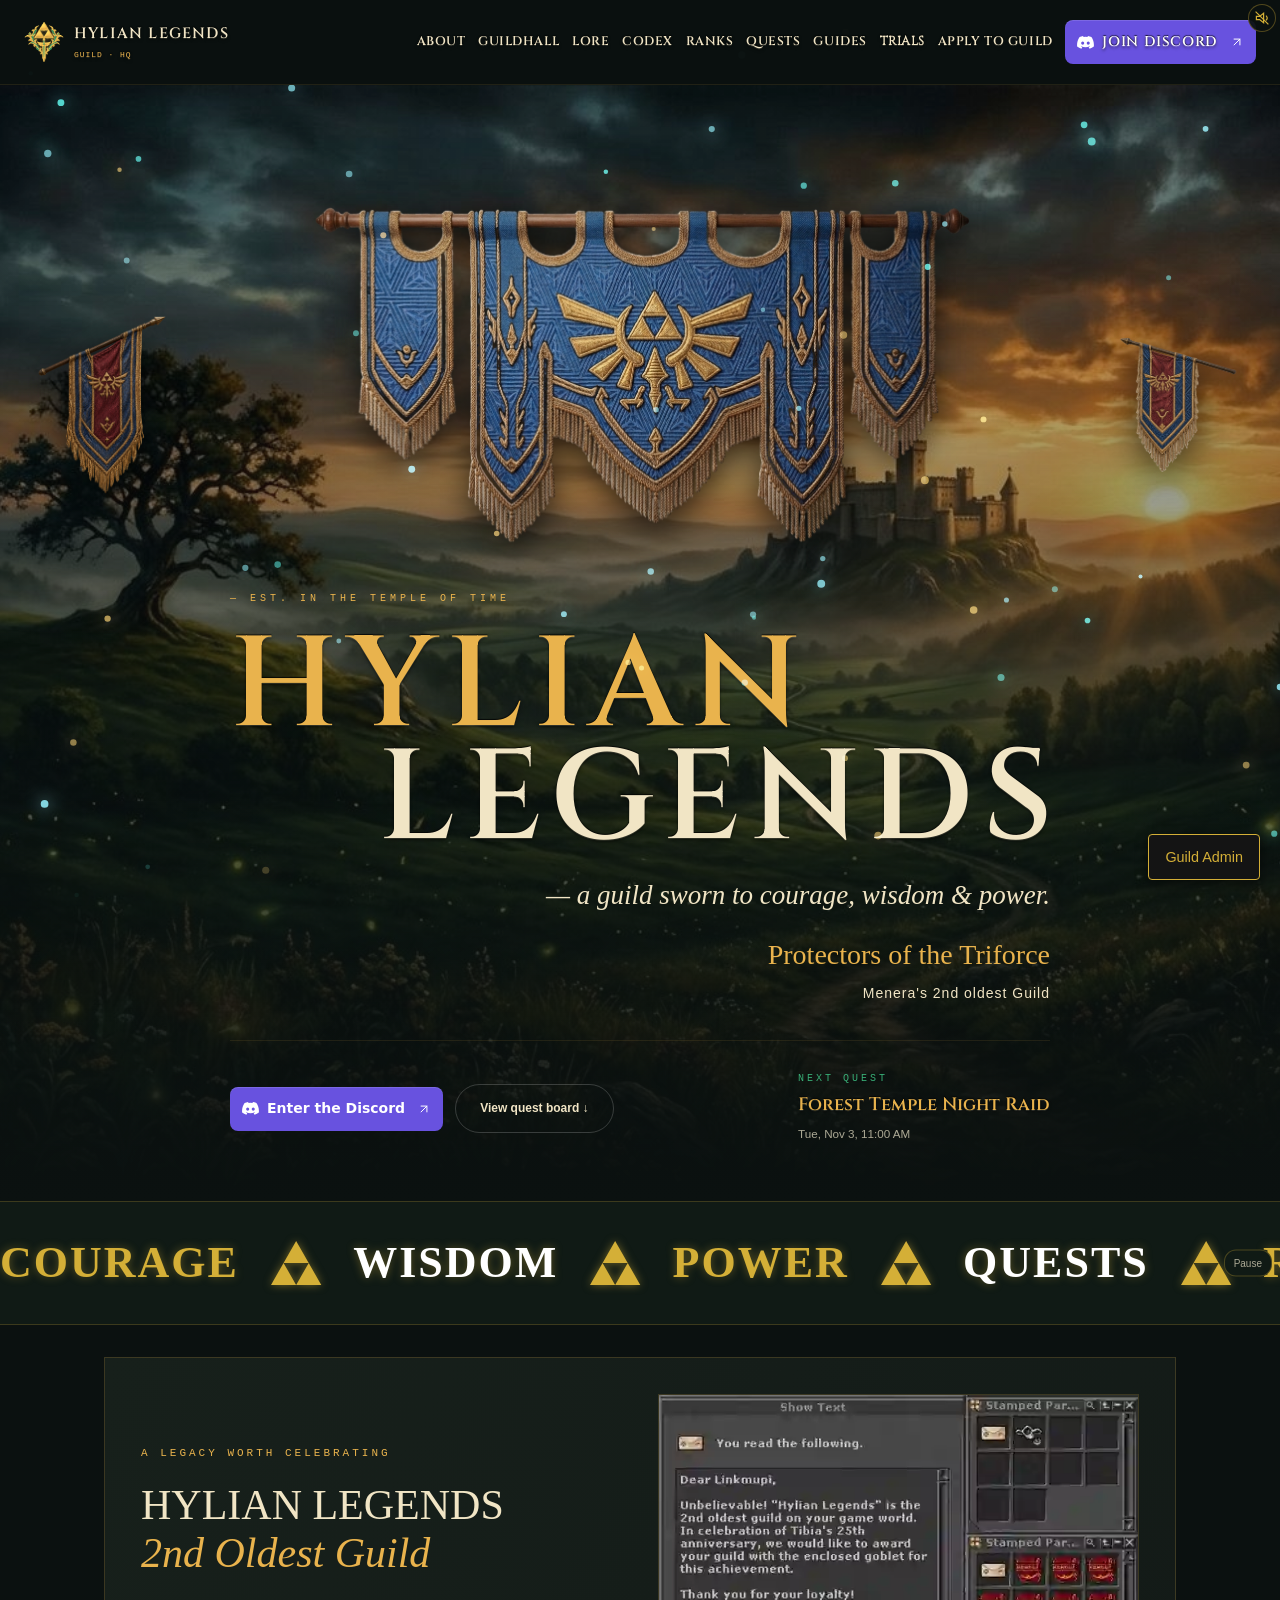
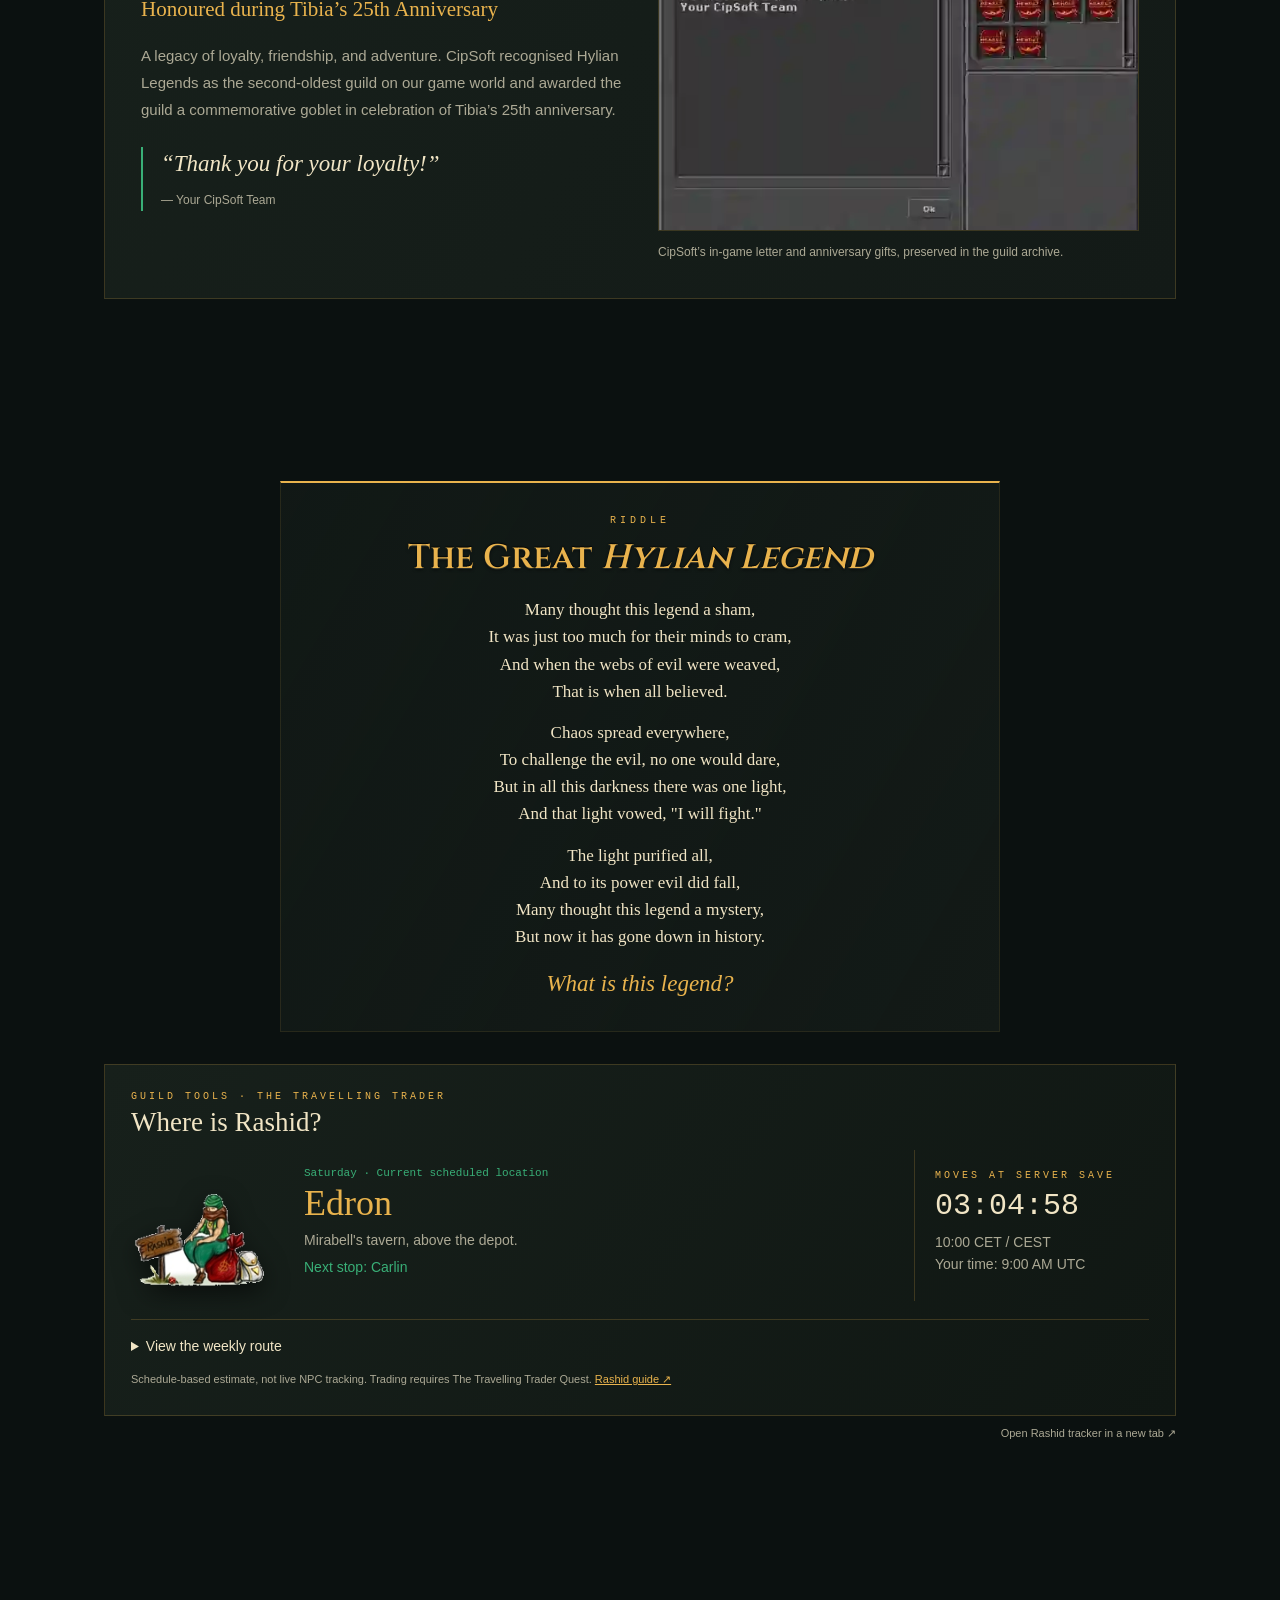
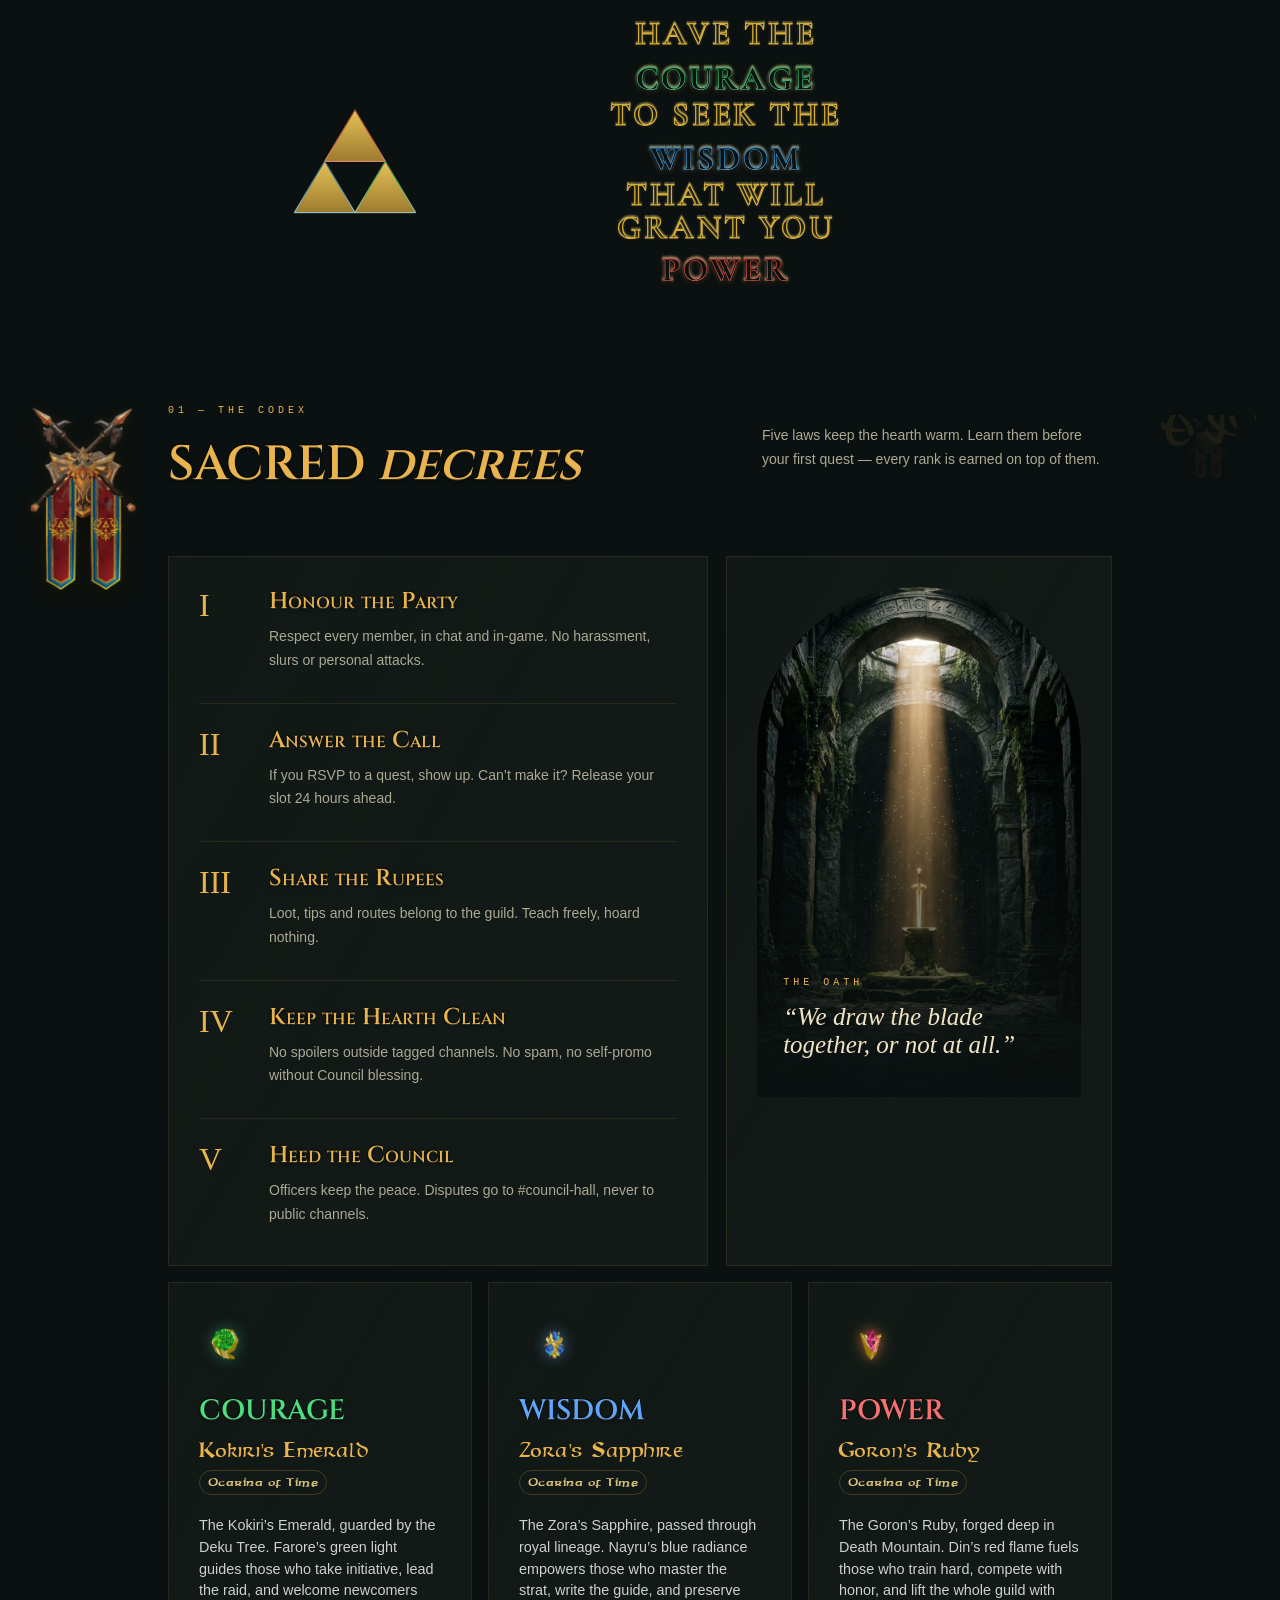
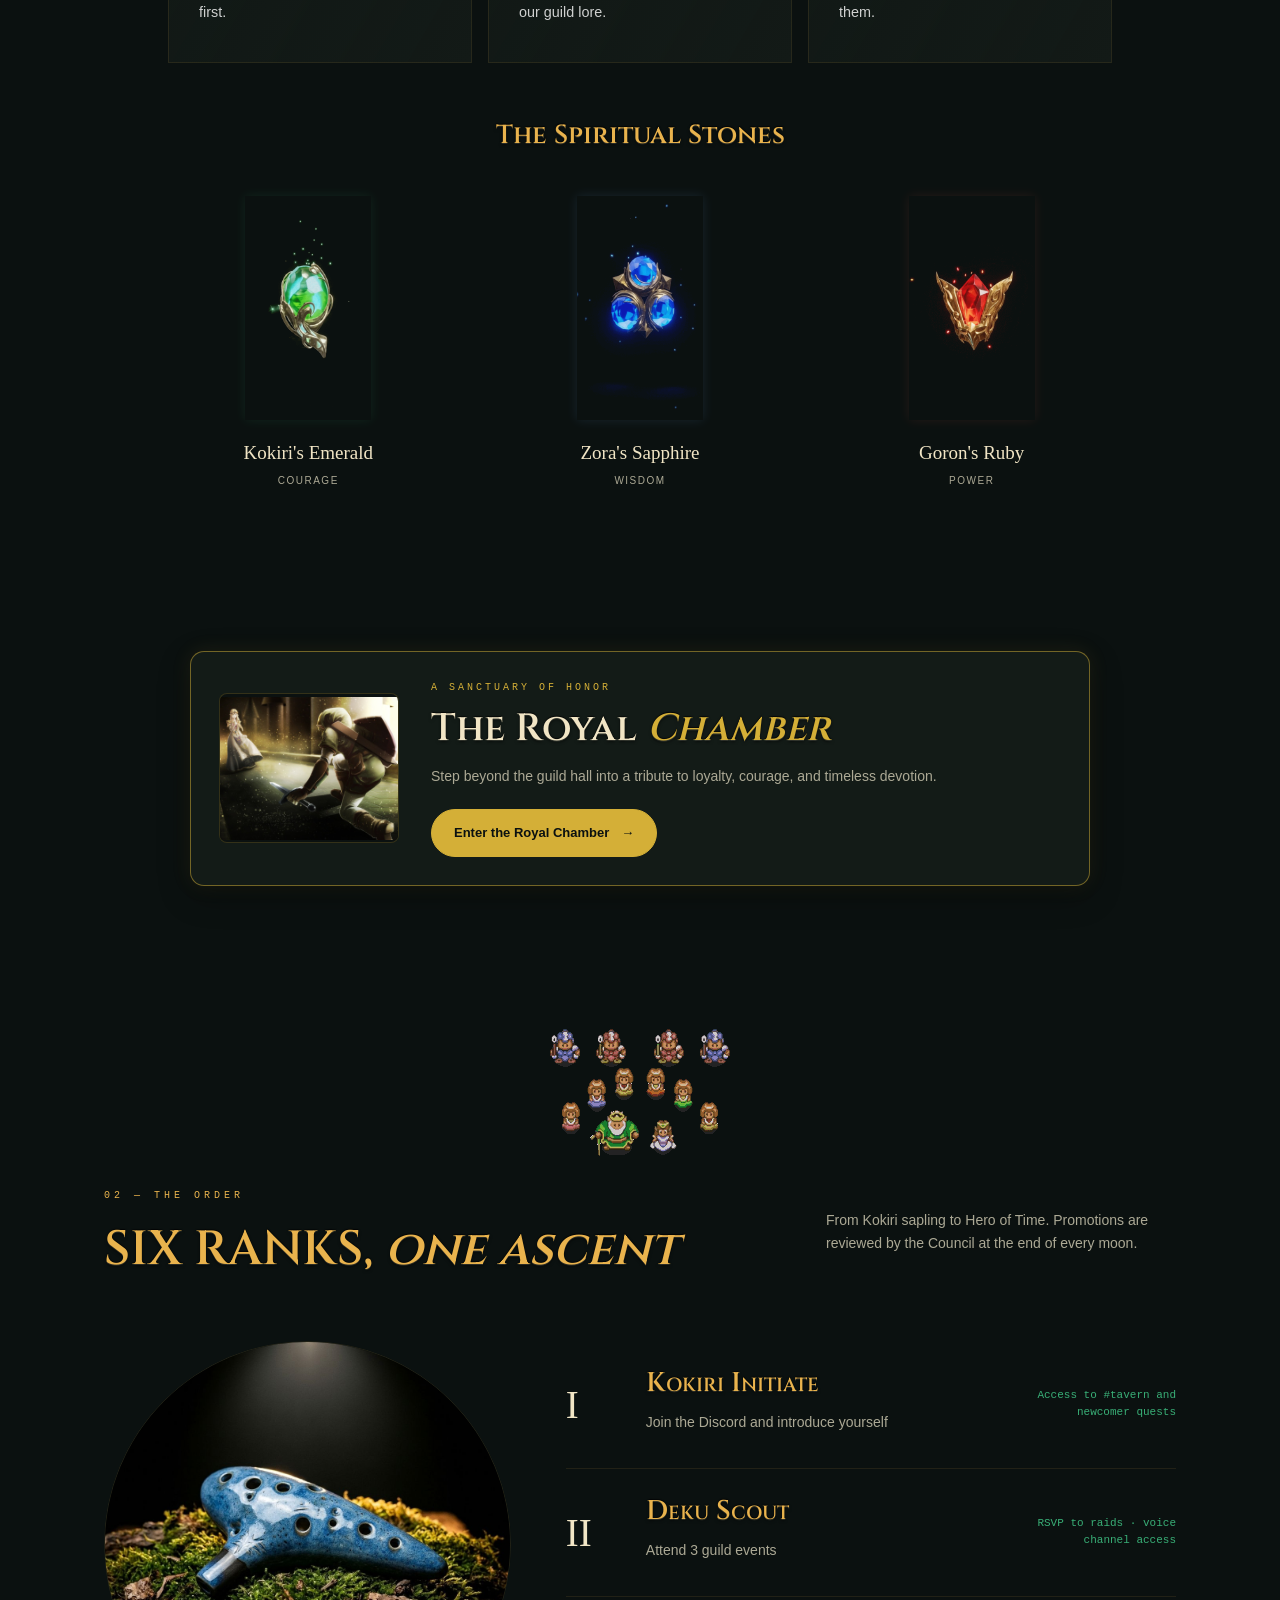
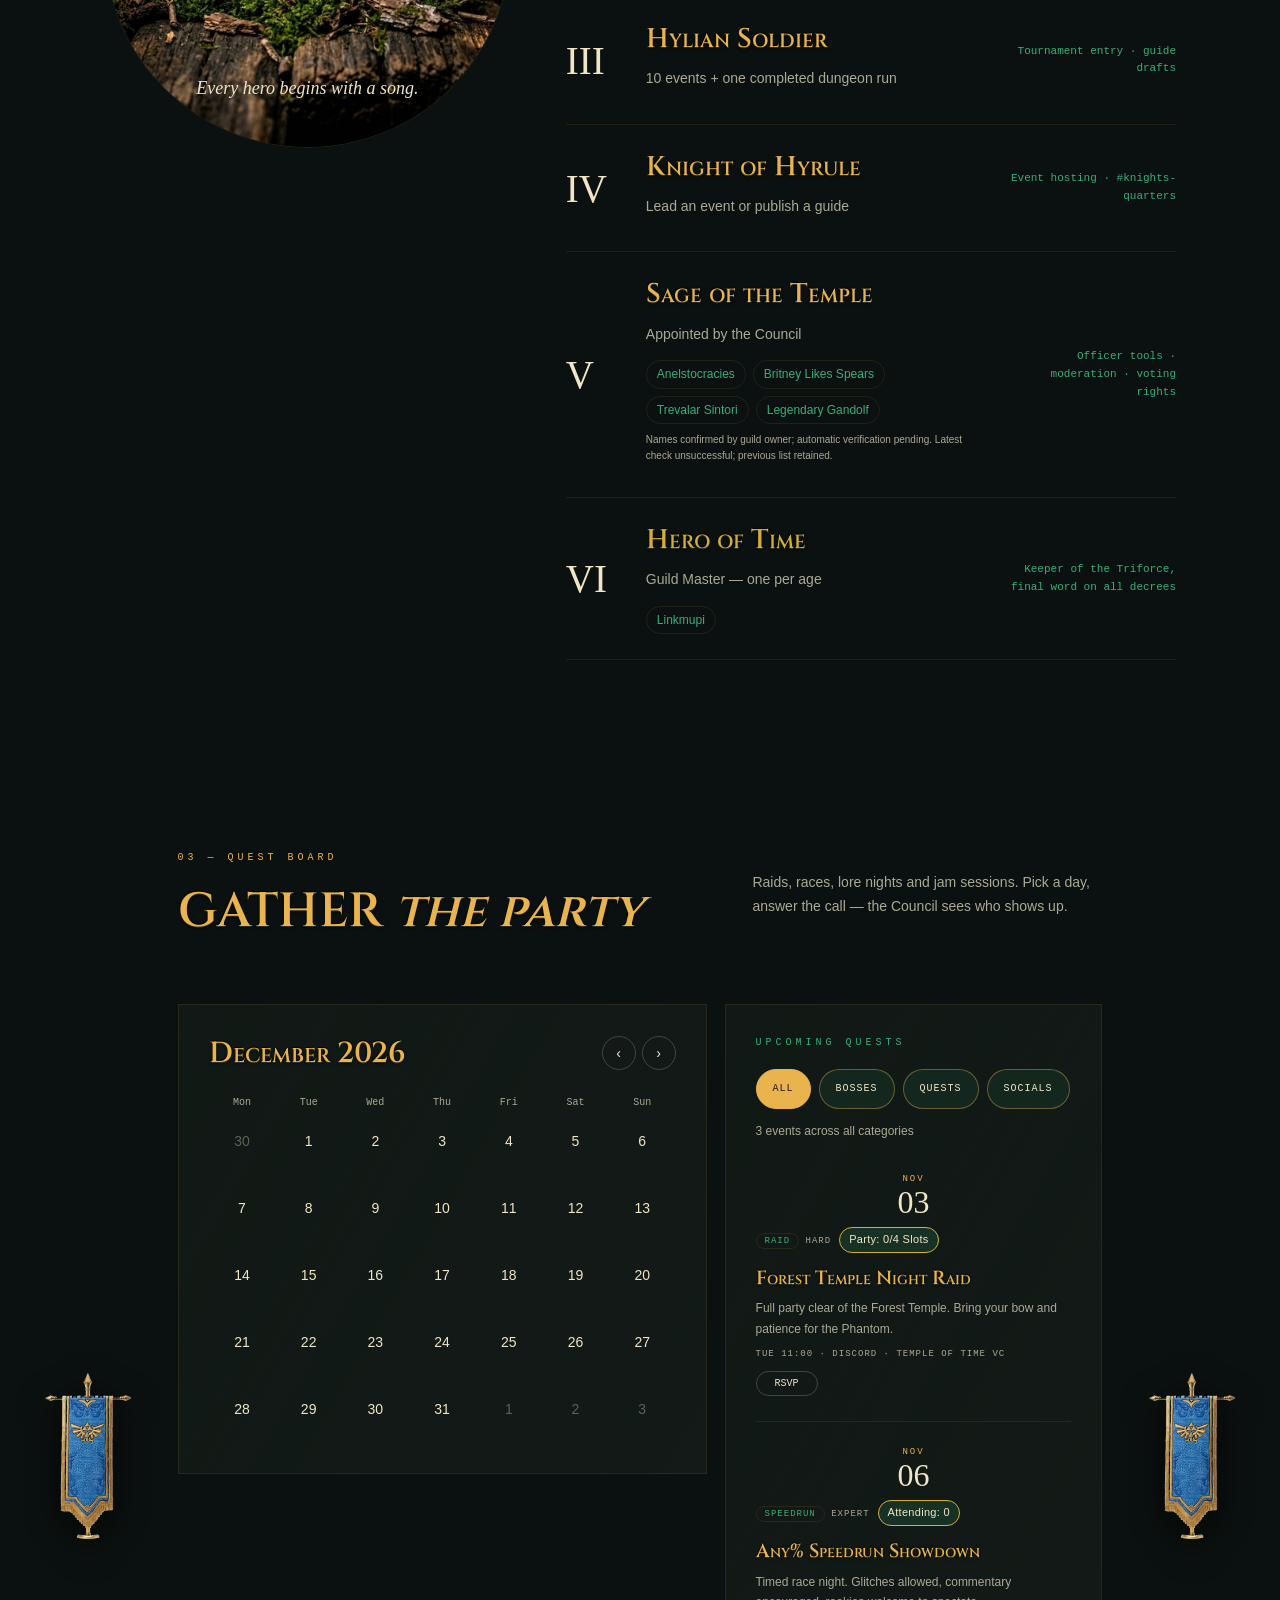
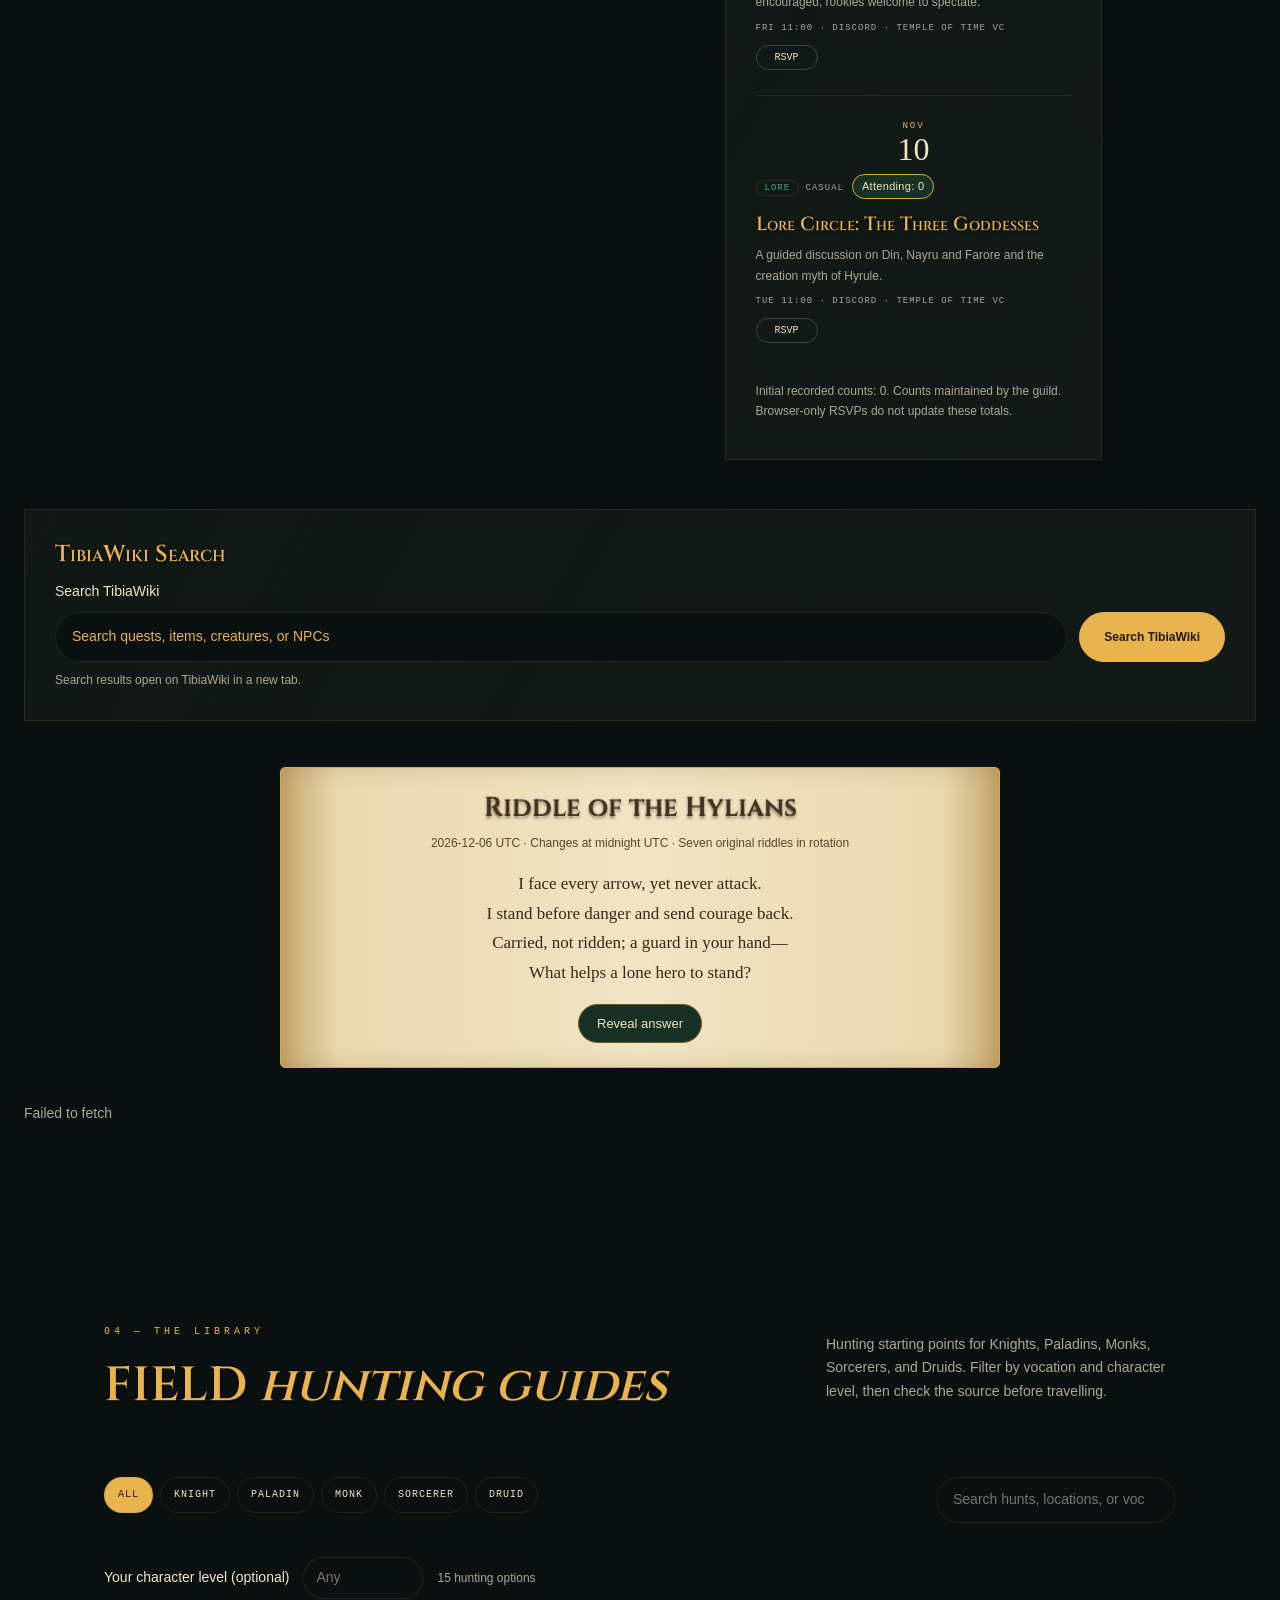
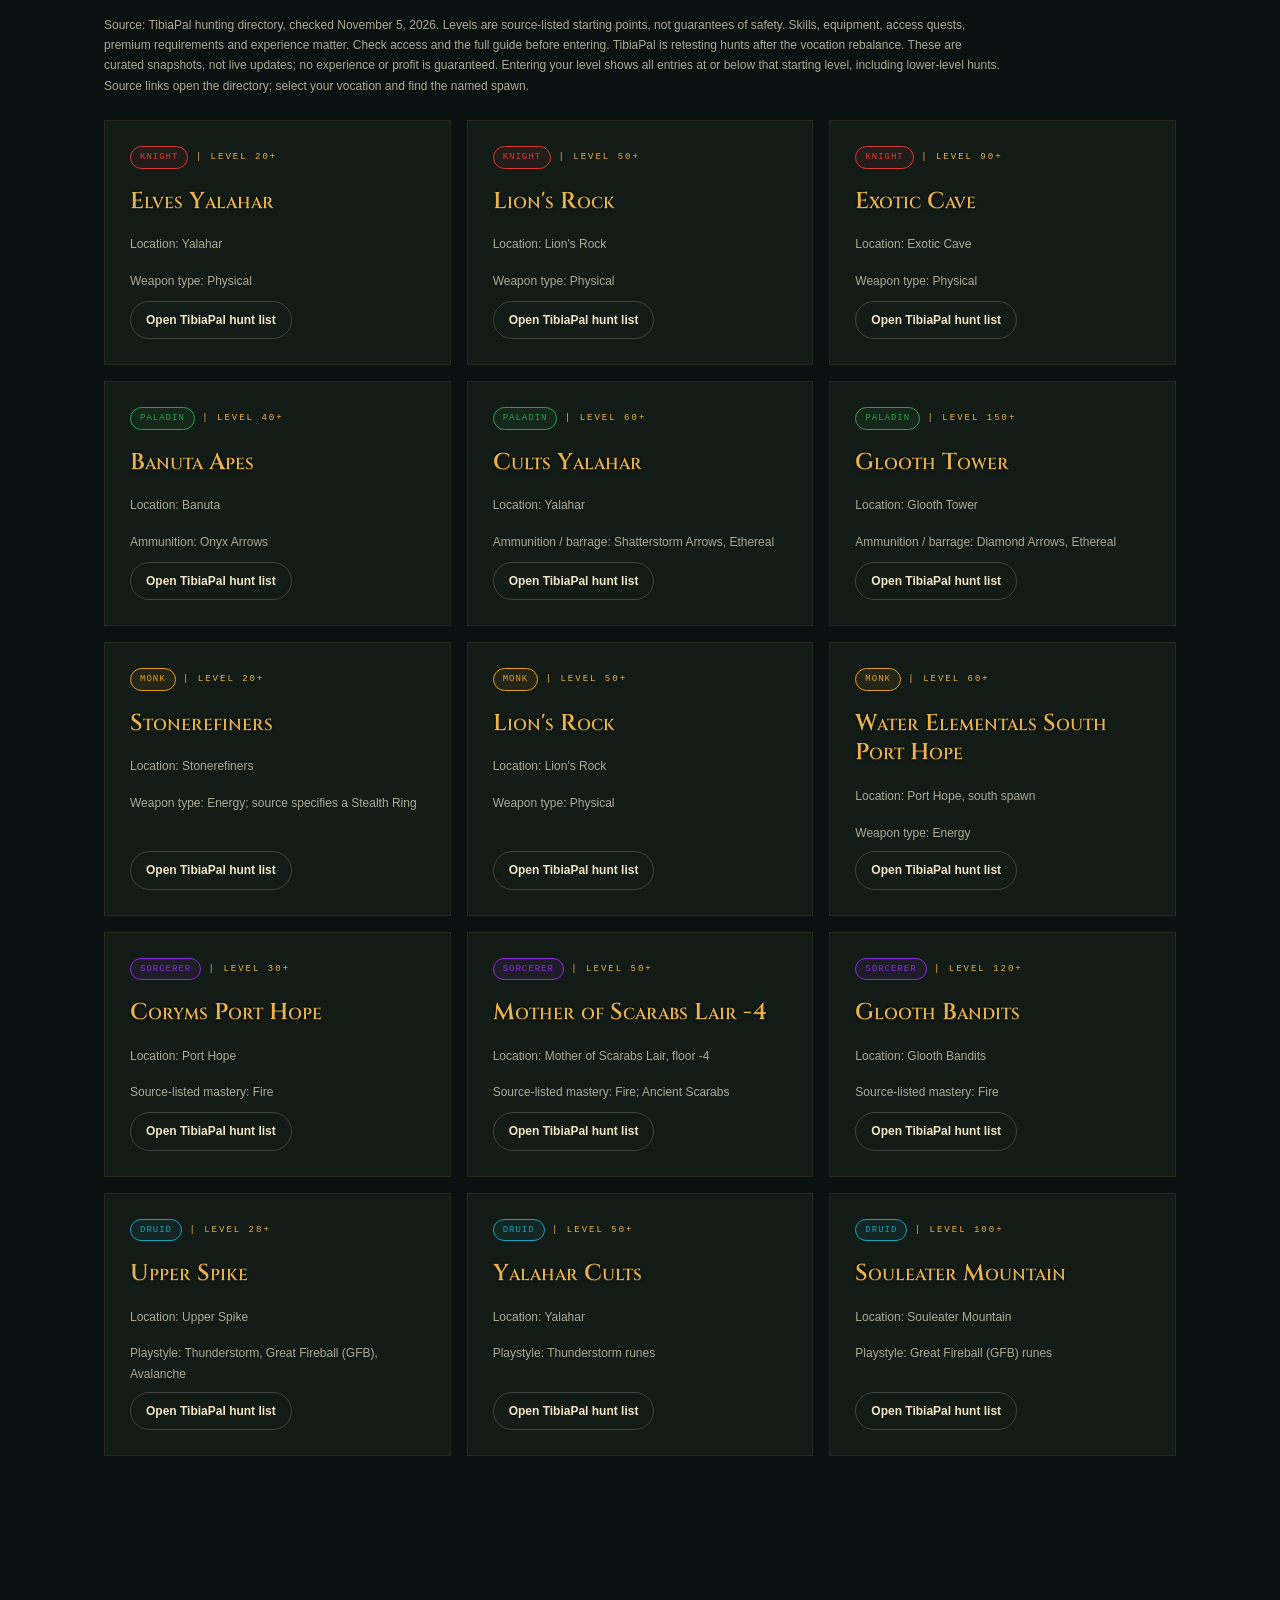
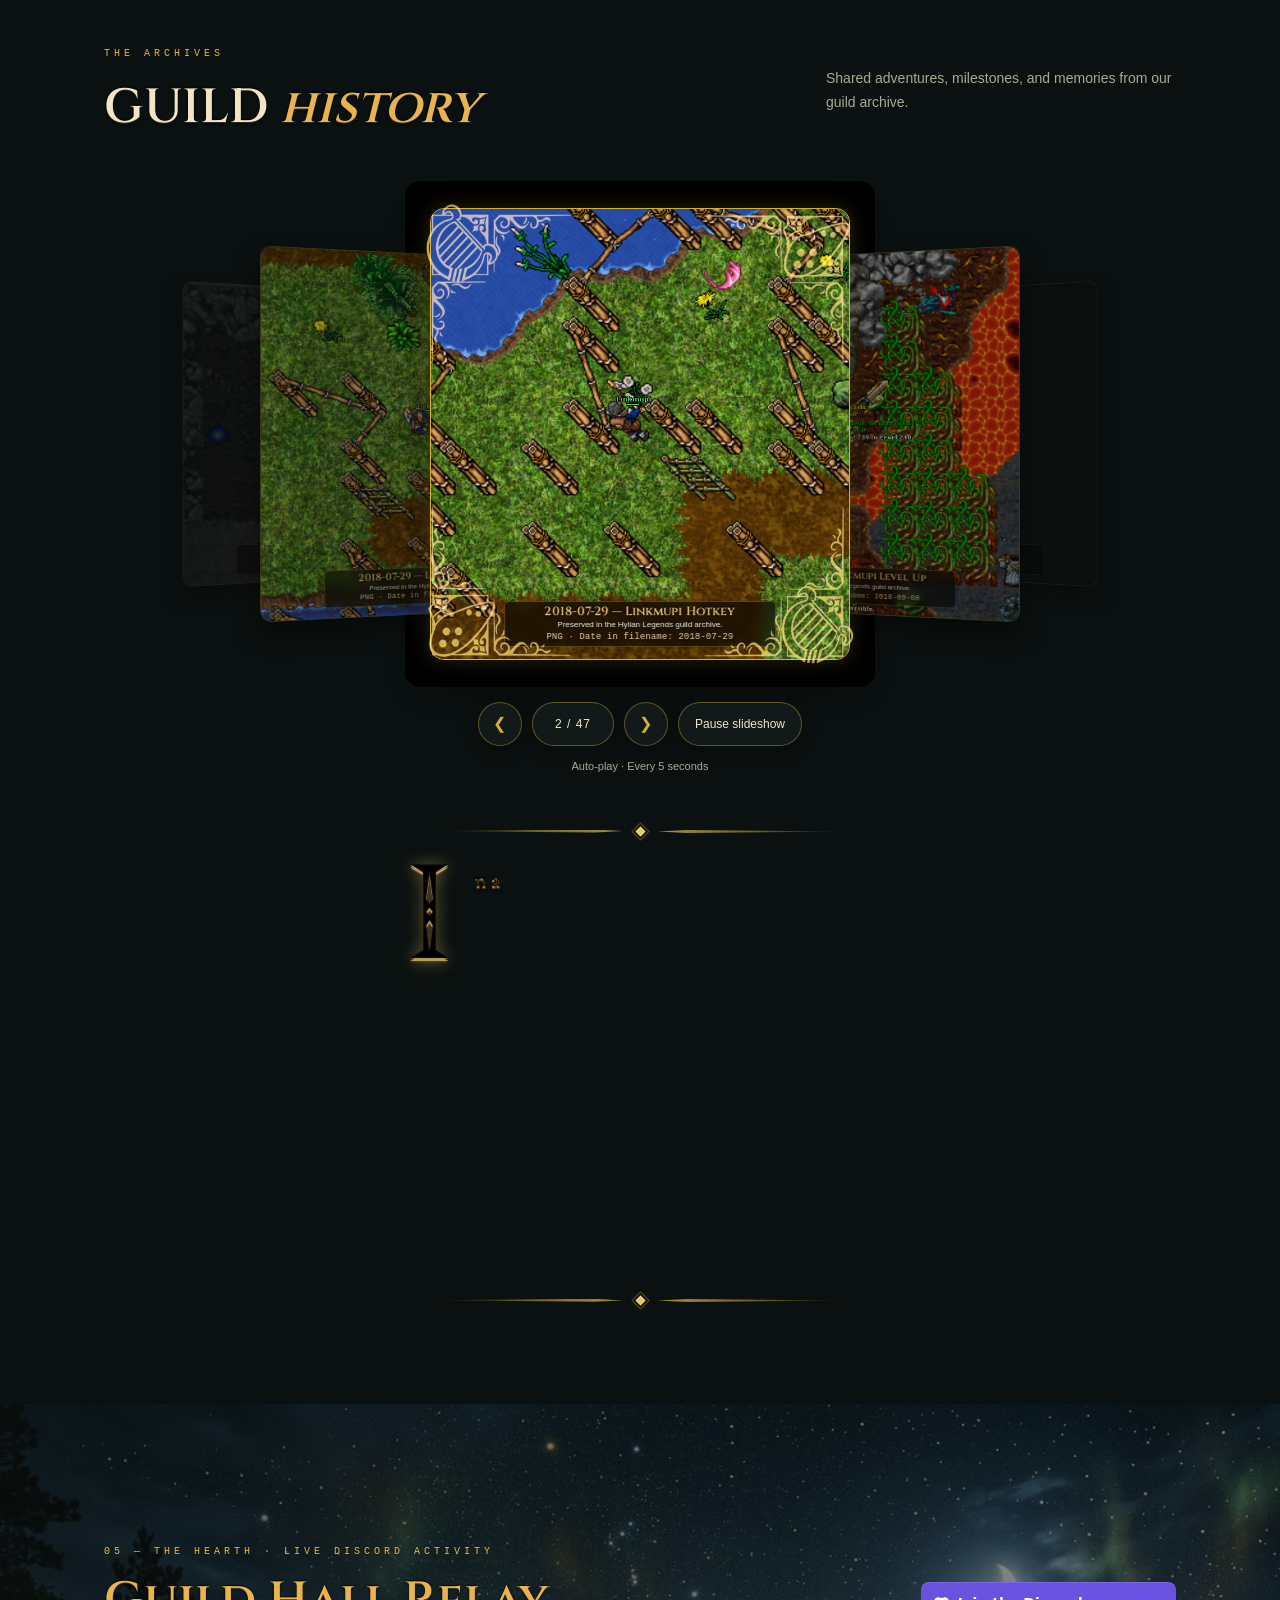
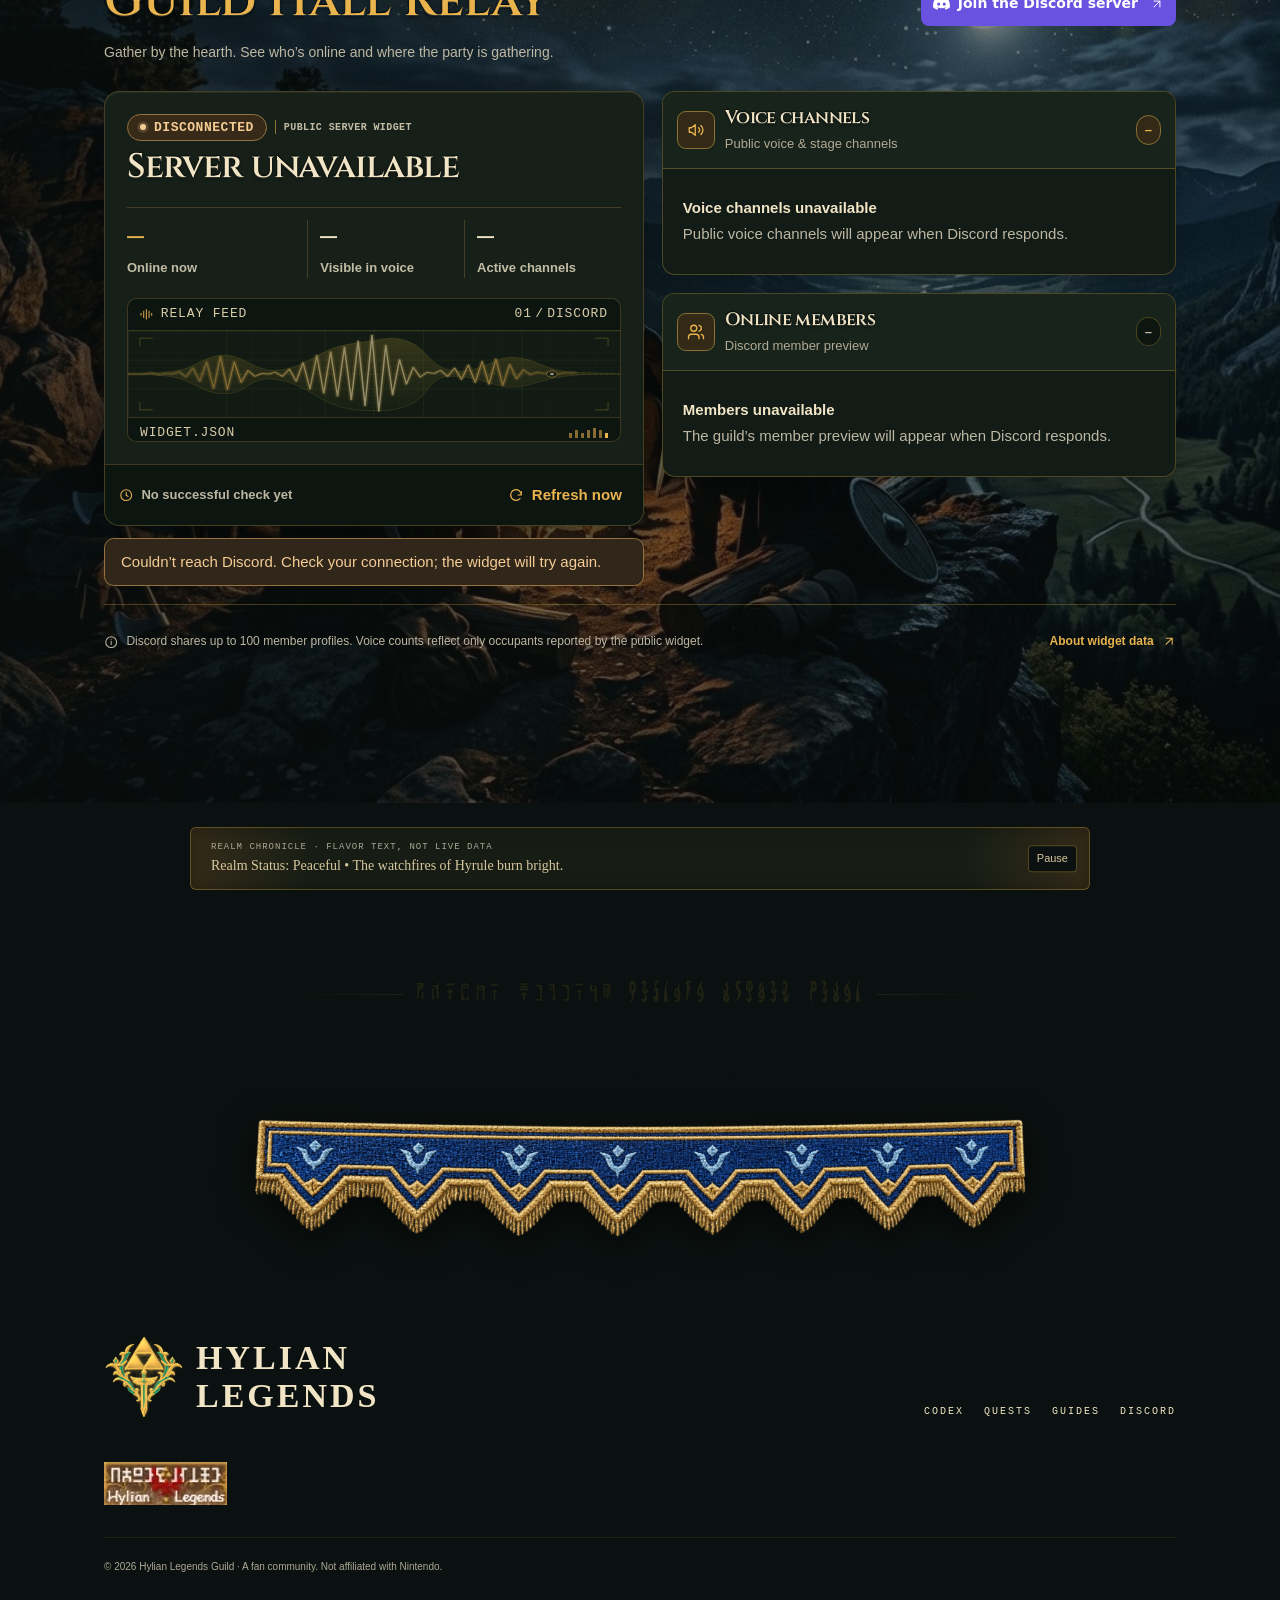
==== index.html @ 03f65a26 "Showcase Spiritual Stone GIFs and add Hylian Shield rule bullets" ====
<!doctype html>
<html lang="en"><head><meta charset="utf-8"><meta name="viewport" content="width=device-width,initial-scale=1"><title>Hylian Legends · Guild HQ</title><link rel="icon" type="image/png" sizes="32x32" href="[data-uri]"><link rel="stylesheet" href="style.css?v=hylian-honor-1"><style>
:root{--bg:#0b1110;--panel:#131b17;--gold:#e9b34d;--cream:#f1e5c5;--muted:#aca995;--line:#8b71342e;--green:#39af77}*{box-sizing:border-box}html{scroll-behavior:smooth;scroll-padding-top:90px}body{margin:0;background:var(--bg);color:var(--cream);font:14px/1.7 Arial,sans-serif}a{color:inherit;text-decoration:none}button,input{font:inherit}button,a,input{outline-offset:5px}button{cursor:pointer}header{position:sticky;top:0;z-index:10;background:#0b1110f5;border-bottom:1px solid var(--line)}.wrap{max-width:1120px;margin:auto;padding:0 24px}.nav{height:76px;display:flex;align-items:center;justify-content:space-between;gap:24px}.brand{display:flex;gap:12px;align-items:center;font:bold 17px Georgia;letter-spacing:3px}.brand small{display:block;font:8px monospace;color:var(--gold);letter-spacing:4px;margin-top:5px}.mark{color:var(--gold);font-size:32px}.brand-logo{display:block;width:48px;height:48px;object-fit:contain;flex-shrink:0}footer .brand-logo{width:80px;height:80px}@media(max-width:760px){header .brand-logo{width:36px;height:36px}}nav{display:flex;align-items:center;gap:28px}nav>a:not(.button),.micro,.filters button,.meta{font:10px/1.6 monospace;letter-spacing:2px;text-transform:uppercase}.button{display:inline-flex;align-items:center;justify-content:center;gap:10px;background:var(--gold);border:1px solid var(--gold);border-radius:40px;padding:13px 24px;color:#211b0c;font-size:12px;font-weight:bold}.outline{background:transparent;color:var(--cream);border-color:#ffffff30}.hero{position:relative;min-height:850px;display:flex;align-items:end;padding:100px 0 55px;background:linear-gradient(0deg,var(--bg),#0b111030 85%),url('assets/hero.jpg') center/cover}.hero .wrap{width:100%;position:relative}.hero h1{font:bold clamp(65px,10vw,132px)/.88 Georgia;margin:24px 0;color:var(--gold);letter-spacing:-5px}.hero h1 span{display:block;color:var(--cream);margin-left:18%}.hero .tagline{font:italic 27px Georgia;text-align:right;margin:22px 0 40px}.hero-bottom{display:flex;justify-content:space-between;gap:24px;border-top:1px solid var(--line);padding-top:30px}.micro{color:var(--gold);letter-spacing:4px}.green{color:var(--green)}.hero-bottom .micro{letter-spacing:3px}.hero-bottom h3{margin:5px 0;font:18px Georgia}.hero-bottom small{color:var(--muted)}.actions{display:flex;align-items:center;gap:12px;flex-wrap:wrap}section{padding:95px 0;scroll-margin-top:0}h2{font:48px/1.15 Georgia;margin:18px 0 0}h2 em{color:var(--gold);font-weight:normal}h3{font:23px/1.3 Georgia;margin:16px 0 10px;font-variant:small-caps}p{color:var(--muted);margin:8px 0}.section-head{display:flex;justify-content:space-between;gap:40px;align-items:center;margin-bottom:64px}.section-head>p{max-width:350px}.panel{background:linear-gradient(120deg,#17201b88,#131a17);border:1px solid var(--line);padding:30px}.two{display:grid;grid-template-columns:1.4fr 1fr;gap:18px}.decree{display:grid;grid-template-columns:50px 1fr;gap:20px;padding:22px 0;border-bottom:1px solid var(--line)}.decree:first-child{padding-top:0}.decree:last-child{border:0;padding-bottom:0}.roman{font:32px Georgia;color:var(--gold)}.decree h3{margin:0 0 8px}.oath{background:linear-gradient(0deg,#0b1110,transparent 75%),url('assets/oath.jpg') center/cover;min-height:510px;border-radius:210px 210px 0 0;display:flex;flex-direction:column;justify-content:end;padding:26px}.oath blockquote{font:italic 25px Georgia;margin:12px 0}.virtues{display:grid;grid-template-columns:repeat(3,1fr);gap:16px;margin-top:16px}.virtues h3{font-size:28px;color:var(--accent)}.virtues .diamond{color:var(--accent);text-shadow:0 0 16px var(--accent)}.rank-layout{display:grid;grid-template-columns:.8fr 1.2fr;gap:55px}.ocarina{margin:0;align-self:start;position:relative}.ocarina img{width:100%;border-radius:50%;border:1px solid var(--line)}.ocarina figcaption{position:absolute;bottom:12%;width:100%;text-align:center;font:italic 18px Georgia}.rank{display:grid;grid-template-columns:60px 1fr 170px;gap:20px;align-items:center;padding:25px 0;border-bottom:1px solid var(--line)}.rank h3{margin:0 0 10px;font-size:27px}.rank .roman{color:var(--cream);font-size:39px}.rank small{color:var(--green);text-align:right;font:11px/1.6 monospace}.filters{display:flex;gap:7px;flex-wrap:wrap;margin-bottom:28px}.filters button{border:1px solid var(--line);border-radius:30px;color:var(--cream);background:transparent;padding:9px 13px;letter-spacing:1px}.filters button.active{background:var(--gold);color:#211b0c}.calendar-head{display:flex;justify-content:space-between;align-items:center}.calendar-head h3{font-size:29px;margin:0}.calendar-head button{border:1px solid #ffffff30;color:var(--cream);background:none;border-radius:50%;width:34px;height:34px;margin-left:6px}.calendar-grid{display:grid;grid-template-columns:repeat(7,1fr);text-align:center}.weekdays{margin-top:25px;color:var(--muted);font:10px monospace}.days>div{min-height:67px;display:grid;place-content:center}.days .dim{opacity:.35}.days .event-day{color:var(--green)}.event{display:grid;grid-template-columns:48px 1fr;gap:18px;padding:25px 0;border-bottom:1px solid var(--line)}.event:last-child{border:0}.date{text-align:center;font:32px Georgia}.date small{display:block;font:9px monospace;color:var(--gold);letter-spacing:2px}.event h3{font-size:19px;margin:7px 0}.event p{font-size:12px}.event .button{padding:6px 18px;font:10px monospace;margin-top:10px}.meta{font-size:9px;letter-spacing:1px;color:var(--muted)}.badge{color:var(--green);border:1px solid var(--line);padding:2px 8px;border-radius:20px}.guide-tools{display:flex;justify-content:space-between;gap:20px;align-items:start}.guide-tools input{background:transparent;border:1px solid var(--line);border-radius:30px;padding:10px 16px;color:var(--cream);width:240px}.guides{display:grid;grid-template-columns:2fr 1fr;gap:16px}.guide{display:flex;flex-direction:column;align-items:start;text-align:left;color:var(--cream);min-height:220px;border:1px solid var(--line);background:var(--panel);padding:25px;width:100%}.guide .micro{font-size:9px;letter-spacing:2px}.guide h3{margin-top:auto;padding-top:35px}.guide p{font-size:12px}.guide .meta{margin-top:12px}.guide.featured{grid-row:span 2;background:linear-gradient(0deg,#0b1110 4%,#0b111011),url('assets/camp.jpg') center/cover;min-height:460px}.guide.featured h3{font-size:39px}.guide.wide{grid-column:1/-1}.empty{color:var(--muted)}.hearth{background:linear-gradient(90deg,#0b1110aa,#0b11107a),url('assets/camp.jpg') center/cover;padding:140px 0}.hearth .two{align-items:center;gap:90px}.hearth h2{font-size:68px}.hearth h2 em{display:block;margin-top:10px}.hearth p{color:var(--cream);margin:30px 0}.channels{background:#0b1110e8}.channels ul{list-style:none;padding:0;margin:15px 0 0}.channels li{padding:10px 0}.channels li:before{content:'#';color:var(--green);margin-right:12px}footer{padding:65px 0 25px}footer .brand{font-size:34px}footer .top{display:flex;justify-content:space-between;align-items:end;gap:30px;margin-bottom:45px}footer .links{display:flex;gap:20px;flex-wrap:wrap;font:10px monospace;letter-spacing:2px}footer .copyright{border-top:1px solid var(--line);padding-top:20px;font-size:10px;color:var(--muted)}dialog{background:var(--panel);color:var(--cream);border:1px solid var(--gold);max-width:550px;padding:32px;width:90%}dialog::backdrop{background:#000b}dialog button{float:right}.notice{font-size:12px;color:var(--muted)}[hidden]{display:none!important}a:hover,button:hover{filter:brightness(1.15)}@media(max-width:760px){nav{gap:13px;flex-wrap:wrap;justify-content:end}nav>a:not(.button){font-size:9px;letter-spacing:1px}nav .button{display:none}.brand{font-size:12px;letter-spacing:1px}.nav{height:80px;gap:12px}.hero{min-height:670px}.hero h1{letter-spacing:-3px}.hero .tagline{font-size:20px}.hero-bottom,.section-head,footer .top{flex-direction:column;align-items:start}.two,.rank-layout,.hearth .two{grid-template-columns:1fr;gap:25px}.section-head{gap:15px;margin-bottom:35px}h2{font-size:37px}section{padding:65px 0}.virtues{grid-template-columns:1fr}.ocarina{max-width:340px;margin:auto}.rank{grid-template-columns:40px 1fr;gap:12px}.rank small{grid-column:2;text-align:left}.rank h3{font-size:23px}.guides{grid-template-columns:1fr}.guide.featured{grid-row:auto}.guide-tools{flex-direction:column;margin-bottom:25px}.guide-tools .filters{margin:0}.guide-tools input{width:100%}.hearth h2{font-size:48px}.hearth{padding:75px 0}.days>div{min-height:48px}.panel{padding:22px}.wrap{padding:0 20px}}@media(prefers-reduced-motion:reduce){html{scroll-behavior:auto}}
/* Guild Memories: featured stage and thumbnail selection rail */
#guild-memories{--hylian-gold:#d4af37;--hylian-dark-bg:#121214;--hylian-card-bg:#1a1a1e;min-width:0;padding:48px 24px;background:var(--hylian-dark-bg);color:#fff;font-family:'Cinzel',Georgia,serif}
#guild-memories,#guild-memories *,#guild-memories *::before,#guild-memories *::after{box-sizing:border-box}
#guild-memories>h2{margin:0 0 24px;color:var(--hylian-gold);font-family:inherit;text-align:center}
#guild-memories .carousel-main-display{width:100%;max-width:900px;margin:0 auto 20px;overflow:hidden;border:3px solid var(--hylian-gold);border-radius:10px;background:var(--hylian-card-bg);box-shadow:0 8px 28px rgba(212,175,55,.16)}
#guild-memories .carousel-viewport{position:relative;isolation:isolate}
#guild-memories .carousel-image-stage{height:clamp(340px,48vw,500px);background:var(--hylian-card-bg)}
#guild-memories #main-carousel-img{display:block;width:100%;max-width:100%;height:100%;margin:0;object-fit:cover}
#guild-memories #main-carousel-img.is-emblem{object-fit:contain;padding:24px 24px 150px}
#guild-memories .carousel-caption-box{position:absolute;inset:auto 0 0;z-index:1;padding:64px 28px 24px;background:linear-gradient(to bottom,transparent,rgba(10,10,12,.9) 45%,rgba(10,10,12,.98));overflow-wrap:break-word;pointer-events:none}
#guild-memories .carousel-caption-box h3{margin:0 0 8px;color:var(--hylian-gold);font-family:inherit;font-size:clamp(23px,3vw,34px);font-variant:normal;line-height:1.2}
#guild-memories .carousel-caption-box p{max-width:650px;margin:0;color:#eee;font:15px/1.6 Arial,sans-serif}
#guild-memories .memory-thumbnail-navigation{display:grid;grid-template-columns:44px minmax(0,1fr) 44px;align-items:center;gap:12px;max-width:900px;margin:0 auto}
#guild-memories .thumbnail-strip{display:flex;gap:14px;width:100%;min-width:0;max-width:none;margin:0;padding:10px 6px 14px;overflow-x:auto;scroll-padding-inline:6px;scroll-snap-type:x proximity;scrollbar-width:thin;scrollbar-color:var(--hylian-gold) var(--hylian-dark-bg)}
#guild-memories .thumbnail-strip::-webkit-scrollbar{height:6px}
#guild-memories .thumbnail-strip::-webkit-scrollbar-thumb{border-radius:3px;background:var(--hylian-gold)}
#guild-memories .thumb-card{display:flex;flex:0 0 170px;flex-direction:column;width:170px;height:auto;margin:0;padding:0;overflow:hidden;scroll-snap-align:start;border:2px solid #ffffff24;border-radius:7px;background:var(--hylian-card-bg);color:#ddd;text-align:left;cursor:pointer;opacity:.7;transform:none;transition:border-color .2s,opacity .2s}
#guild-memories .thumb-card img{display:block;width:100%;height:96px;margin:0;padding:0;object-fit:cover}
#guild-memories .thumb-card.is-emblem img{padding:10px;object-fit:contain}
#guild-memories .thumb-card span{display:block;width:100%;padding:9px 10px;font:12px/1.4 Arial,sans-serif}
#guild-memories .thumb-card:hover,#guild-memories .thumb-card:focus-visible{opacity:1}
#guild-memories .thumb-card.active-thumb{border-color:var(--hylian-gold);color:var(--hylian-gold);opacity:1;transform:none;box-shadow:0 0 12px rgba(212,175,55,.15)}
#guild-memories .memory-strip-arrow{position:static;display:grid;place-items:center;width:44px;height:44px;margin:0;padding:0;border:1px solid var(--hylian-gold);border-radius:50%;background:var(--hylian-card-bg);color:var(--hylian-gold);font:18px/1 Arial,sans-serif;cursor:pointer;transition:background .2s,color .2s}
#guild-memories .memory-strip-arrow:hover{background:var(--hylian-gold);color:#121214}
#guild-memories button:focus-visible{outline:3px solid var(--hylian-gold);outline-offset:3px}
#guild-memories .memory-announcement{position:absolute;width:1px;height:1px;margin:-1px;padding:0;overflow:hidden;clip-path:inset(50%);white-space:nowrap;border:0}
@media(max-width:600px){#guild-memories{padding:36px 16px}#guild-memories .carousel-image-stage{height:340px}#guild-memories .carousel-caption-box{padding:56px 18px 20px}#guild-memories .memory-thumbnail-navigation{grid-template-columns:44px minmax(0,1fr) 44px;gap:6px}#guild-memories .thumb-card{flex-basis:140px;width:140px}#guild-memories .thumb-card img{height:80px}}
@media(prefers-reduced-motion:reduce){#guild-memories .thumb-card,#guild-memories .memory-strip-arrow{transition:none}#guild-memories .thumbnail-strip{scroll-snap-type:none}}
</style><script src="assets/sage-roster.js" defer></script><style id="royal-gateway-styles">
#royal-chamber-gateway{--gateway-gold:#d4af37;padding:48px 0;background:#0b1110}
#royal-chamber-gateway .royal-gateway-card{display:grid;grid-template-columns:180px minmax(0,1fr);align-items:center;gap:32px;max-width:900px;margin:auto;padding:28px;border:1px solid #d4af3780;border-radius:14px;background:#131b17;box-shadow:0 10px 32px #0005,0 0 20px #d4af371a;transition:box-shadow .3s ease,border-color .3s ease}
#royal-chamber-gateway .royal-gateway-card:hover,#royal-chamber-gateway .royal-gateway-card:focus-within{border-color:var(--gateway-gold);box-shadow:0 12px 36px #0007,0 0 28px #d4af3733}
#royal-chamber-gateway .royal-gateway-preview{display:block;width:180px;height:150px;max-width:100%;object-fit:contain;background:#0b1110;border:1px solid #d4af3733;border-radius:8px}
#royal-chamber-gateway .micro{color:var(--gateway-gold);letter-spacing:3px}
#royal-chamber-gateway h2{margin:10px 0 12px;color:#f1e5c5;font:clamp(28px,4vw,38px)/1.2 Georgia,serif}
#royal-chamber-gateway h2 em{color:var(--gateway-gold)}
#royal-chamber-gateway p{margin:0 0 20px;color:#aca995;font:14px/1.8 Arial,sans-serif}
#royal-chamber-gateway .royal-gateway-enter{display:inline-flex;align-items:center;justify-content:center;gap:12px;min-height:48px;padding:12px 22px;border:1px solid var(--gateway-gold);border-radius:30px;background:var(--gateway-gold);color:#0b1110;font:700 13px/1.5 Arial,sans-serif;text-decoration:none}
#royal-chamber-gateway .royal-gateway-enter:focus-visible{outline:3px solid #f1e5c5;outline-offset:5px}
@media(max-width:640px){#royal-chamber-gateway .royal-gateway-card{grid-template-columns:minmax(0,1fr);gap:20px;padding:24px}#royal-chamber-gateway .royal-gateway-preview{width:100%;height:140px}#royal-chamber-gateway .royal-gateway-enter{width:100%}}
@media(prefers-reduced-motion:reduce){#royal-chamber-gateway .royal-gateway-card{transition:none}}
</style><style id="trials-navigation-font">@font-face{font-family:HylianTrialsNav;src:url("assets/fonts/Cinzel-Regular.ttf") format("truetype");font-display:swap}body header nav a.trials-nav-link{font-family:HylianTrialsNav,serif!important;text-transform:uppercase}</style><link rel="stylesheet" href="assets/triforce-carve.css">
<script src="assets/triforce-carve.js" defer></script>
<style id="royal-tapestry-styles">
.hero .royal-tapestry {
  max-width: 680px;
  width: 90%;
  height: auto;
  display: block;
  margin: 0 auto 1.5rem auto;
  filter: drop-shadow(0 8px 16px rgba(0, 0, 0, 0.75));
}
</style>
<link rel="stylesheet" href="assets/vertical-banners.css">
<link rel="stylesheet" href="assets/atmosphere.css">
<script src="assets/atmosphere.js" defer></script>
<link rel="stylesheet" href="assets/guild-hall-relay/relay.css?v=1">
<script type="module" src="assets/guild-hall-relay/app.js?v=1"></script>
<style id="hylian-spiritual-stones-styles">
#hylian-spiritual-stones{margin-top:40px;padding:16px 0 0;background:var(--bg,#0b1110);isolation:isolate;overflow:visible}
#hylian-spiritual-stones>h3{margin:0 0 16px;color:var(--gold,#e9b34d);font:26px/1.3 Georgia,serif;text-align:center}
#hylian-spiritual-stones .stone-showcase-row{display:grid;grid-template-columns:repeat(3,minmax(0,1fr));gap:clamp(24px,4vw,64px);align-items:start;overflow:visible}
#hylian-spiritual-stones figure{min-width:0;margin:0;padding:28px 8px 20px;text-align:center;overflow:visible}
#hylian-spiritual-stones img{display:block;width:min(100%,224px);height:224px;margin:0 auto;object-fit:contain;mix-blend-mode:lighten;filter:drop-shadow(0 0 6px var(--stone-shadow));border:0;border-radius:0}
#hylian-spiritual-stones figcaption{margin-top:20px;color:var(--cream,#f1e5c5);font:19px/1.4 Georgia,serif}
#hylian-spiritual-stones figcaption span{display:block;margin-top:6px;color:var(--muted,#aca995);font:10px/1.5 Arial,sans-serif;letter-spacing:.15em;text-transform:uppercase}
@media(max-width:640px){#hylian-spiritual-stones .stone-showcase-row{grid-template-columns:minmax(0,1fr);gap:24px}}
</style>
</head><body class="guild-home">
<header><div class="wrap nav"><a class="brand" href="#home"><img class="brand-logo" src="assets/logo.png" alt="" width="48" height="48"><span>HYLIAN LEGENDS<small>GUILD · HQ</small></span></a><nav aria-label="Main navigation"><a id="about-link" href="about.html">About</a><a id="guildhall-link" href="guildhall.html">Guildhall</a><a id="lore-link" href="lore.html">Lore</a><a href="#codex">Codex</a><a href="#ranks">Ranks</a><a href="#quests">Quests</a><a href="#guides">Guides</a><a class="trials-nav-link" href="trials.html">TRIALS</a><a id="apply-to-guild" href="https://www.tibia.com/community/?subtopic=guilds&amp;page=view&amp;GuildName=Hylian+Legends&amp;character=Linkmupi&amp;action=characters">Apply to guild</a><a href="https://discord.gg/B7ax89XtBp"
  rel="noopener noreferrer"
  style="display:inline-flex;align-items:center;gap:8px;max-width:100%;min-height:44px;padding:8px 12px;box-sizing:border-box;border-radius:8px;background:#6852df;color:#fff;font:650 14px/1.2 system-ui,sans-serif;text-decoration:none;text-align:left;box-shadow:inset 0 1px 0 #ffffff21">
  <svg width="17" height="17" style="flex:none" viewBox="0 0 24 24" aria-hidden="true"><path fill="currentColor" d="M20.32 4.37a19.8 19.8 0 0 0-4.89-1.52c-.21.38-.46.89-.63 1.29a18.2 18.2 0 0 0-5.59 0c-.17-.4-.42-.91-.64-1.29a19.7 19.7 0 0 0-4.89 1.52C.59 8.93-.25 13.37.17 17.74a19.9 19.9 0 0 0 6 3.04c.48-.65.91-1.34 1.28-2.06-.7-.26-1.37-.58-2.01-.96l.49-.38c3.88 1.8 8.27 1.8 12.11 0l.49.38c-.64.38-1.32.7-2.01.96.37.72.8 1.41 1.28 2.06a19.8 19.8 0 0 0 6-3.04c.49-5.06-.83-9.45-3.48-13.37ZM8.02 15.25c-1.17 0-2.12-1.07-2.12-2.38 0-1.3.93-2.38 2.12-2.38s2.15 1.09 2.13 2.38c0 1.31-.94 2.38-2.13 2.38Zm7.86 0c-1.17 0-2.12-1.07-2.12-2.38 0-1.3.93-2.38 2.12-2.38s2.15 1.09 2.13 2.38c0 1.31-.94 2.38-2.13 2.38Z"></path></svg>
  <span>Join Discord</span>
  <svg width="14" height="14" style="flex:none;margin-left:4px" fill="none" stroke="currentColor" stroke-width="1.7" stroke-linecap="round" stroke-linejoin="round" viewBox="0 0 24 24" aria-hidden="true"><path d="M7 17 17 7M7 7h10v10"></path></svg>
</a></nav></div></header>
<main><section class="hero" id="home"><div class="wrap"><img class="royal-tapestry" src="assets/royal-tapestry.png" alt="Hylian Legends Royal Tapestry"><div class="micro">— Est. in the Temple of Time</div><h1>HYLIAN<span>LEGENDS</span></h1><div class="tagline">— a guild sworn to courage, wisdom &amp; power.</div><div style="text-align:right;margin:-16px 0 34px"><p style="color:var(--gold);font:clamp(20px,3vw,28px)/1.4 Georgia,serif;margin:0 0 8px">Protectors of the Triforce</p><p style="color:var(--cream);font-size:14px;letter-spacing:1px;margin:0">Menera's 2nd oldest Guild</p></div><div class="hero-bottom"><div class="actions"><a href="https://discord.gg/B7ax89XtBp"
  rel="noopener noreferrer"
  style="display:inline-flex;align-items:center;gap:8px;max-width:100%;min-height:44px;padding:8px 12px;box-sizing:border-box;border-radius:8px;background:#6852df;color:#fff;font:650 14px/1.2 system-ui,sans-serif;text-decoration:none;text-align:left;box-shadow:inset 0 1px 0 #ffffff21">
  <svg width="17" height="17" style="flex:none" viewBox="0 0 24 24" aria-hidden="true"><path fill="currentColor" d="M20.32 4.37a19.8 19.8 0 0 0-4.89-1.52c-.21.38-.46.89-.63 1.29a18.2 18.2 0 0 0-5.59 0c-.17-.4-.42-.91-.64-1.29a19.7 19.7 0 0 0-4.89 1.52C.59 8.93-.25 13.37.17 17.74a19.9 19.9 0 0 0 6 3.04c.48-.65.91-1.34 1.28-2.06-.7-.26-1.37-.58-2.01-.96l.49-.38c3.88 1.8 8.27 1.8 12.11 0l.49.38c-.64.38-1.32.7-2.01.96.37.72.8 1.41 1.28 2.06a19.8 19.8 0 0 0 6-3.04c.49-5.06-.83-9.45-3.48-13.37ZM8.02 15.25c-1.17 0-2.12-1.07-2.12-2.38 0-1.3.93-2.38 2.12-2.38s2.15 1.09 2.13 2.38c0 1.31-.94 2.38-2.13 2.38Zm7.86 0c-1.17 0-2.12-1.07-2.12-2.38 0-1.3.93-2.38 2.12-2.38s2.15 1.09 2.13 2.38c0 1.31-.94 2.38-2.13 2.38Z"></path></svg>
  <span>Enter the Discord</span>
  <svg width="14" height="14" style="flex:none;margin-left:4px" fill="none" stroke="currentColor" stroke-width="1.7" stroke-linecap="round" stroke-linejoin="round" viewBox="0 0 24 24" aria-hidden="true"><path d="M7 17 17 7M7 7h10v10"></path></svg>
</a><a class="button outline" href="#quests">View quest board ↓</a></div><div><div class="micro green">Next quest</div><h3>Forest Temple Night Raid</h3><small>Tue, Nov 3, 11:00 AM</small></div></div></div></section>
<section id="anniversary" aria-label="Hylian Legends anniversary recognition" style="padding:32px 0 0"><div class="wrap"><iframe id="anniversary-frame" src="anniversary.html" title="Hylian Legends second-oldest guild recognition during Tibia’s 25th anniversary" height="700" style="display:block;width:100%;border:0;background:#0b1110"></iframe></div></section><script>window.addEventListener('message',function(event){const frame=document.getElementById('anniversary-frame');if(!frame||event.origin!==location.origin||event.source!==frame.contentWindow||!event.data||event.data.type!=='hylian-anniversary-height')return;const height=Number(event.data.height);if(Number.isFinite(height))frame.style.height=Math.min(3000,Math.max(300,Math.ceil(height)))+'px';});</script>
<section id="rashid-tracker" aria-label="Rashid location finder" style="padding:32px 0 0"><div class="wrap"><iframe id="rashid-frame" src="rashid.html" title="Rashid location finder and server-save countdown" height="440" style="display:block;width:100%;border:0;background:#0b1110"></iframe><p style="font-size:11px;text-align:right"><a href="rashid.html" target="_blank" rel="noopener noreferrer">Open Rashid tracker in a new tab ↗</a></p></div></section><script>window.addEventListener('message',function(event){const frame=document.getElementById('rashid-frame');if(!frame||event.origin!==location.origin||event.source!==frame.contentWindow||!event.data||event.data.type!=='hylian-rashid-height')return;const height=Number(event.data.height);if(Number.isFinite(height))frame.style.height=Math.min(1600,Math.max(300,height))+'px';});</script>
<section id="codex"><div class="wrap"><figure class="codex-motto-chiseled" aria-label="Have the Courage to Seek the Wisdom that will Grant you Power">
  <div class="codex-triforce-side">
  <svg width="140" height="120" viewBox="60 4 240 206" aria-hidden="true" focusable="false" xmlns="http://www.w3.org/2000/svg">
    <defs>
      <linearGradient id="chiseledGoldGrad" x1="0%" y1="0%" x2="0%" y2="100%">
        <stop offset="0%" stop-color="#9e7b2f" />
        <stop offset="50%" stop-color="#e5c158" />
        <stop offset="100%" stop-color="#fff0a6" />
      </linearGradient>

      <linearGradient id="solidGoldFill" x1="0%" y1="0%" x2="0%" y2="100%">
        <stop offset="0%" stop-color="#e5c158" />
        <stop offset="100%" stop-color="#9e7b2f" />
      </linearGradient>

      <linearGradient id="powerGrad" x1="0%" y1="0%" x2="0%" y2="100%">
        <stop offset="0%" stop-color="#b33928" />
        <stop offset="50%" stop-color="#e74c3c" />
        <stop offset="100%" stop-color="#ff9980" />
      </linearGradient>

      <linearGradient id="wisdomGrad" x1="0%" y1="0%" x2="0%" y2="100%">
        <stop offset="0%" stop-color="#1b6ca8" />
        <stop offset="50%" stop-color="#3498db" />
        <stop offset="100%" stop-color="#a0e0ff" />
      </linearGradient>

      <linearGradient id="courageGrad" x1="0%" y1="0%" x2="0%" y2="100%">
        <stop offset="0%" stop-color="#1e8449" />
        <stop offset="50%" stop-color="#2ecc71" />
        <stop offset="100%" stop-color="#a3e4d7" />
      </linearGradient>
    </defs>

    <g class="chisel-path">
      <polygon points="180,18 128,106 232,106" class="tri-power" />
      <polygon points="128,106 76,194 180,194" class="tri-wisdom" />
      <polygon points="232,106 180,194 284,194" class="tri-courage" />
    </g>
  </svg>
  </div>
  <div class="codex-text-side">
    <svg viewBox="0 200 360 210" xmlns="http://www.w3.org/2000/svg" aria-hidden="true" focusable="false">
    <g class="chisel-text">
      <text x="180" y="226" font-size="18">HAVE THE</text>
      <text x="180" y="256" font-size="30" class="text-courage">COURAGE</text>
      <text x="180" y="280" font-size="17">TO SEEK THE</text>
      <text x="180" y="310" font-size="30" class="text-wisdom">WISDOM</text>
      <text x="180" y="334" font-size="17">THAT WILL</text>
      <text x="180" y="356" font-size="17">GRANT YOU</text>
      <text x="180" y="384" font-size="30" class="text-power">POWER</text>
    </g>
    </svg>
  </div>
</figure>
<div class="section-head"><div><div class="micro">01 — The Codex</div><h2>SACRED <em>decrees</em></h2></div><p>Five laws keep the hearth warm. Learn them before your first quest — every rank is earned on top of them.</p></div><div class="two"><div class="panel" id="decrees"></div><div class="panel"><div class="oath"><div class="micro">The oath</div><blockquote>“We draw the blade together, or not at all.”</blockquote></div></div></div><div class="virtues"><div class="panel" style="--accent:#39af77"><span class="diamond">◆</span><h3>COURAGE</h3><p>Lead the raid. Try the risky skip. Welcome the newcomer first.</p></div><div class="panel" style="--accent:#75abff"><span class="diamond">◆</span><h3>WISDOM</h3><p>Write the guide. Explain the strat. Remember the lore.</p></div><div class="panel" style="--accent:#e9b34d"><span class="diamond">◆</span><h3>POWER</h3><p>Train hard. Compete fair. Lift the whole guild with you.</p></div></div>
<div id="hylian-spiritual-stones" role="group" aria-labelledby="hylian-spiritual-stones-heading">
<h3 id="hylian-spiritual-stones-heading">The Spiritual Stones</h3>
<div class="stone-showcase-row">
<figure style="--stone-shadow:rgba(57,175,119,.12)"><img src="assets/kokiri%27s-emerald-switch-2.gif" width="224" height="224" alt="Animated Kokiri's Emerald Spiritual Stone with its natural green glow" loading="lazy" decoding="async"><figcaption>Kokiri's Emerald<span>Courage</span></figcaption></figure>
<figure style="--stone-shadow:rgba(117,171,255,.12)"><img src="assets/zora-sapphire-switch-2.gif" width="224" height="224" alt="Animated Zora's Sapphire Spiritual Stone with its natural blue glow" loading="lazy" decoding="async"><figcaption>Zora's Sapphire<span>Wisdom</span></figcaption></figure>
<figure style="--stone-shadow:rgba(220,80,65,.12)"><img src="assets/goron-ruby-switch-2.gif" width="224" height="224" alt="Animated Goron's Ruby Spiritual Stone with its natural red glow" loading="lazy" decoding="async"><figcaption>Goron's Ruby<span>Power</span></figcaption></figure>
</div></div>
</div></section>
<section id="royal-chamber-gateway" aria-labelledby="royal-gateway-title"><div class="wrap"><article class="royal-gateway-card"><img class="royal-gateway-preview" src="assets/images/At-Your-Service,-To-always-Protect-You,-My-Princess.jpg" alt="Link and Princess Zelda" loading="lazy" decoding="async"><div><div class="micro">A sanctuary of honor</div><h2 id="royal-gateway-title">The Royal <em>Chamber</em></h2><p>Step beyond the guild hall into a tribute to loyalty, courage, and timeless devotion.</p><a class="royal-gateway-enter" href="royal-chamber.html">Enter the Royal Chamber <span aria-hidden="true">&#8594;</span></a></div></article></div></section>
<section id="ranks"><div class="wrap"><div class="section-head"><div><div class="micro">02 — The Order</div><h2>SIX RANKS, <em>one ascent</em></h2></div><p>From Kokiri sapling to Hero of Time. Promotions are reviewed by the Council at the end of every moon.</p></div><div class="rank-layout"><figure class="ocarina"><img src="assets/ocarina.jpg" alt="Blue ocarina resting on moss"><figcaption>Every hero begins with a song.</figcaption></figure><div id="rank-list"></div></div></div></section>
<section id="quests"><div class="wrap royal-banner-layout"><img class="royal-vertical-banner" src="assets/vertical-banner.png" alt="" aria-hidden="true" loading="lazy" decoding="async"><div class="royal-banner-content"><div class="section-head"><div><div class="micro">03 — Quest Board</div><h2>GATHER <em>the party</em></h2></div><p>Raids, races, lore nights and jam sessions. Pick a day, answer the call — the Council sees who shows up.</p></div><div class="filters" id="quest-filters"></div><div class="two"><div class="panel" style="align-self:start"><div class="calendar-head"><h3 id="month-label"></h3><div><button id="prev" aria-label="Previous month">‹</button><button id="next" aria-label="Next month">›</button></div></div><div class="calendar-grid weekdays"><span>Mon</span><span>Tue</span><span>Wed</span><span>Thu</span><span>Fri</span><span>Sat</span><span>Sun</span></div><div class="calendar-grid days" id="days"></div></div><div class="panel"><div class="micro green">Upcoming quests</div><div id="events"></div></div></div></div><img class="royal-vertical-banner" src="assets/vertical-banner.png" alt="" aria-hidden="true" loading="lazy" decoding="async"></div></section>
<section id="guild-memories" class="guild-memories-section" aria-labelledby="guild-memories-heading" aria-roledescription="carousel">
<h2 id="guild-memories-heading">Guild Memories</h2>
<div class="carousel-main-display"><div id="carousel-viewport" class="carousel-viewport"><div class="carousel-image-stage"><img id="main-carousel-img" src="assets/master-sword-login.jpg" alt="Master Sword Sanctuary" decoding="async"></div><div class="carousel-caption-box"><h3 id="main-carousel-title">Master Sword Sanctuary</h3><p id="main-carousel-desc">The resting place of the sacred blade.</p></div></div></div>
<div class="memory-thumbnail-navigation"><button class="memory-strip-arrow" type="button" data-memory-scroll="-1" aria-label="Scroll memory thumbnails left" aria-controls="thumbnail-strip"><span aria-hidden="true">&#10094;</span></button>
<div id="thumbnail-strip" class="thumbnail-strip" role="group" aria-label="Choose a guild memory">
<button class="thumb-card active-thumb" type="button" aria-pressed="true" aria-controls="carousel-viewport" aria-label="Show Master Sword Sanctuary" data-src="assets/master-sword-login.jpg" data-title="Master Sword Sanctuary" data-description="The resting place of the sacred blade."><img src="assets/master-sword-login.jpg" alt="" loading="lazy" decoding="async"><span>Master Sword Sanctuary</span></button>
<button class="thumb-card is-emblem" type="button" aria-pressed="false" aria-controls="carousel-viewport" aria-label="Show Guild Crest Emblem" data-src="assets/admin-logo.png" data-title="Guild Crest Emblem" data-description="Official insignia of the Hylian Legends Council." data-emblem="true"><img src="assets/admin-logo.png" alt="" loading="lazy" decoding="async"><span>Guild Crest Emblem</span></button>
</div><button class="memory-strip-arrow" type="button" data-memory-scroll="1" aria-label="Scroll memory thumbnails right" aria-controls="thumbnail-strip"><span aria-hidden="true">&#10095;</span></button></div>
<p class="memory-announcement" role="status" aria-live="polite" aria-atomic="true"></p><noscript><p>The first memory is shown above. Enable JavaScript to select others.</p></noscript>
</section>
<section id="guides"><div class="wrap"><div class="section-head"><div><div class="micro">04 — The Library</div><h2>FIELD <em>guides</em></h2></div><p>Routes, songs and boss strats written by guildmates who have already died so you don't have to.</p></div><div class="guide-tools"><div class="filters" id="guide-filters"></div><input id="search" aria-label="Search the library" placeholder="⌕  Search the library" type="search"></div><div class="guides" id="guide-list"></div></div></section>
<section class="hearth" id="discord" aria-labelledby="relay-title"><div class="wrap">
<div id="guild-hall-relay" data-server-id="304897700338597889">
<div class="relay-intro"><div><div class="micro">05 — The Hearth · Live Discord activity</div><h2 id="relay-title">Guild Hall <em>Relay</em></h2><p>Gather by the hearth. See who’s online and where the party is gathering.</p></div><a href="https://discord.gg/B7ax89XtBp"
  rel="noopener noreferrer"
  style="display:inline-flex;align-items:center;gap:8px;max-width:100%;min-height:44px;padding:8px 12px;box-sizing:border-box;border-radius:8px;background:#6852df;color:#fff;font:650 14px/1.2 system-ui,sans-serif;text-decoration:none;text-align:left;box-shadow:inset 0 1px 0 #ffffff21">
  <svg width="17" height="17" style="flex:none" viewBox="0 0 24 24" aria-hidden="true"><path fill="currentColor" d="M20.32 4.37a19.8 19.8 0 0 0-4.89-1.52c-.21.38-.46.89-.63 1.29a18.2 18.2 0 0 0-5.59 0c-.17-.4-.42-.91-.64-1.29a19.7 19.7 0 0 0-4.89 1.52C.59 8.93-.25 13.37.17 17.74a19.9 19.9 0 0 0 6 3.04c.48-.65.91-1.34 1.28-2.06-.7-.26-1.37-.58-2.01-.96l.49-.38c3.88 1.8 8.27 1.8 12.11 0l.49.38c-.64.38-1.32.7-2.01.96.37.72.8 1.41 1.28 2.06a19.8 19.8 0 0 0 6-3.04c.49-5.06-.83-9.45-3.48-13.37ZM8.02 15.25c-1.17 0-2.12-1.07-2.12-2.38 0-1.3.93-2.38 2.12-2.38s2.15 1.09 2.13 2.38c0 1.31-.94 2.38-2.13 2.38Zm7.86 0c-1.17 0-2.12-1.07-2.12-2.38 0-1.3.93-2.38 2.12-2.38s2.15 1.09 2.13 2.38c0 1.31-.94 2.38-2.13 2.38Z"></path></svg>
  <span>Join the Discord server</span>
  <svg width="14" height="14" style="flex:none;margin-left:4px" fill="none" stroke="currentColor" stroke-width="1.7" stroke-linecap="round" stroke-linejoin="round" viewBox="0 0 24 24" aria-hidden="true"><path d="M7 17 17 7M7 7h10v10"></path></svg>
</a></div>
<svg aria-hidden="true" class="icon-library" xmlns="http://www.w3.org/2000/svg">
<symbol id="relay-i-signal" viewBox="0 0 24 24"><path d="M2 10v4m5-8v12M12 3v18m5-15v12m5-8v4"></path></symbol>
<symbol id="relay-i-external" viewBox="0 0 24 24"><path d="M7 17 17 7M7 7h10v10"></path></symbol>
<symbol id="relay-i-code" viewBox="0 0 24 24"><path d="m8 6-6 6 6 6m8-12 6 6-6 6m-3-15-2 18"></path></symbol>
<symbol id="relay-i-arrow" viewBox="0 0 24 24"><path d="M5 12h14m-7-7 7 7-7 7"></path></symbol>
<symbol id="relay-i-chevron" viewBox="0 0 24 24"><path d="m6 9 6 6 6-6"></path></symbol>
<symbol id="relay-i-refresh" viewBox="0 0 24 24"><path d="M20 7v5h-5m5 0a8 8 0 1 0-2 5.3"></path></symbol>
<symbol id="relay-i-voice" viewBox="0 0 24 24"><path d="M11 5 6 9H3v6h3l5 4V5Zm4.5 4a4 4 0 0 1 0 6m3-9a8 8 0 0 1 0 12"></path></symbol>
<symbol id="relay-i-users" viewBox="0 0 24 24"><path d="M16 21v-2a4 4 0 0 0-4-4H6a4 4 0 0 0-4 4v2m20 0v-2a4 4 0 0 0-3-3.9M16 3.1a4 4 0 0 1 0 7.8"></path><circle cx="9" cy="7" r="4"></circle></symbol>
<symbol id="relay-i-info" viewBox="0 0 24 24"><circle cx="12" cy="12" r="9"></circle><path d="M12 11v5m0-8h.01"></path></symbol>
<symbol id="relay-i-help" viewBox="0 0 24 24"><circle cx="12" cy="12" r="9"></circle><path d="M9.1 9a3 3 0 0 1 5.8 1c0 2-3 2.5-3 4m.1 3h.01"></path></symbol>
<symbol id="relay-i-x" viewBox="0 0 24 24"><path d="m6 6 12 12M18 6 6 18"></path></symbol>
<symbol id="relay-i-hash" viewBox="0 0 24 24"><path d="M4 9h16M4 15h16m-10-12L8 21m8-18-2 18"></path></symbol>
<symbol id="relay-i-clock" viewBox="0 0 24 24"><circle cx="12" cy="12" r="9"></circle><path d="M12 7v5l3 2"></path></symbol>
<symbol id="relay-i-sun" viewBox="0 0 24 24"><circle cx="12" cy="12" r="4"></circle><path d="M12 2v2m0 16v2M4.93 4.93l1.42 1.42m11.3 11.3 1.42 1.42M2 12h2m16 0h2M4.93 19.07l1.42-1.42m11.3-11.3 1.42-1.42"></path></symbol>
<symbol id="relay-i-moon" viewBox="0 0 24 24"><path d="M20.9 13.35A9 9 0 0 1 10.65 3.1a9 9 0 1 0 10.25 10.25Z"></path></symbol>
</svg><div class="activity-grid">
<div class="overview">
<section aria-labelledby="relay-server-name" class="monitor" id="relay-monitor">
<div class="live-panel">
<div class="live-content">
<div class="live-kicker"><span class="connection-status" data-state="loading" id="relay-connection-status" role="status" aria-live="polite" aria-atomic="true"><span></span><span id="relay-connection-label">Connecting</span></span><span class="live-separator"></span><span class="eyebrow live-source">PUBLIC SERVER WIDGET</span></div>
<h2 id="relay-server-name">Connecting to Discord</h2>
<dl class="metrics">
<div><dt>Online now</dt><dd id="relay-online-number">–</dd></div>
<div><dt>Visible in voice</dt><dd id="relay-voice-number">–</dd></div>
<div><dt>Active channels</dt><dd id="relay-active-number">–</dd></div>
</dl>
</div>
<div aria-hidden="true" class="scope">
<div class="scope-top"><span><svg class="icon"><use href="#relay-i-signal"></use></svg> RELAY FEED</span><span>01 / DISCORD</span></div>
<div class="scope-screen">
<svg class="scope-trace" fill="none" preserveAspectRatio="none" viewBox="0 0 500 144">
<defs>
<pattern height="12" id="relay-minor-grid" patternUnits="userSpaceOnUse" width="25"><path d="M25 0H0V12" stroke="#d4af37" stroke-opacity=".11"></path></pattern>
<pattern height="48" id="relay-major-grid" patternUnits="userSpaceOnUse" width="100"><path d="M100 0H0V48" stroke="#d4af37" stroke-opacity=".2"></path></pattern>
<linearGradient id="relay-trace-fade"><stop stop-color="#ae8738" stop-opacity=".24"></stop><stop offset=".24" stop-color="#e9b34d"></stop><stop offset=".55" stop-color="#fff0ba"></stop><stop offset=".82" stop-color="#e9b34d"></stop><stop offset="1" stop-color="#ae8738" stop-opacity=".35"></stop></linearGradient>
<linearGradient id="relay-band-fill" x2="0" y2="1"><stop stop-color="#d4af37" stop-opacity=".34"></stop><stop offset="1" stop-color="#d4af37" stop-opacity=".04"></stop></linearGradient>
<path d="M0 72h17l7-2 7 3 7-2 7 1 7-4 7 9 7-15 7 22 7-32 7 44 7-53 7 55 7-46 7 34 7-20 7 10 7-5 7 1 7-3 7 7 7-12 7 20 7-31 7 44 7-56 7 63 7-69 7 74 7-82 7 88 7-98 7 108 7-118 7 127 7-110 7 83 7-59 7 41 7-28 7 16 7-8 7 2 7-5 7 10 7-14 7 19 7-24 7 29 7-35 7 38 7-42 7 44 7-35 7 24 7-15 7 8 7-4 7 2 7-2 7 3 7-2h12" id="relay-wave"></path>
</defs>
<rect fill="url(#relay-minor-grid)" height="144" width="500"></rect>
<rect fill="url(#relay-major-grid)" height="144" width="500"></rect>
<path d="M0 72H500M250 0V144" stroke="#d4af37" stroke-dasharray="2 4" stroke-opacity=".38"></path>
<path d="M0 72c25 0 37-4 49-5 16-4 23-19 43-26 22-7 36 27 58 25 31-2 44-38 78-45 31-7 38-11 47-8 29 9 28 42 51 52 27 12 46-22 64-21 27 1 32 24 66 25l44 3c-36 0-50 2-64 6-18 5-29 16-46 16-20 0-33-20-64-18-19 1-21 33-39 47-15 11-34 13-59 8-33-7-48-45-78-50-28-5-28 24-52 24-24 0-33-25-56-29C27 73 10 72 0 72Z" fill="url(#relay-band-fill)" stroke="#d4af37" stroke-opacity=".32"></path>
<use href="#relay-wave" stroke="#e9b34d" stroke-linejoin="round" stroke-opacity=".26" stroke-width="5" vector-effect="non-scaling-stroke"></use>
<use href="#relay-wave" stroke="url(#relay-trace-fade)" stroke-linecap="round" stroke-linejoin="round" stroke-width="1.5" vector-effect="non-scaling-stroke"></use>
<path d="M12 25V12h13m450 0h13v13m0 94v13h-13m-450 0H12v-13" stroke="#d4af37" stroke-opacity=".64"></path>
<circle cx="431" cy="72" fill="#182019" r="5.5" stroke="#e9b34d"></circle>
<circle cx="431" cy="72" fill="#fff0ba" r="2"></circle>
</svg>
<span class="scope-sweep"></span>
</div>
<div class="scope-bottom"><span>WIDGET.JSON</span><span class="scope-bars"><i></i><i></i><i></i><i></i><i></i><i></i><i></i></span></div>
</div>
</div>
<div class="feed-bar">
<span id="relay-last-checked"><svg class="icon"><use href="#relay-i-clock"></use></svg><span id="relay-last-checked-text">Waiting for first check</span></span>
<div class="feed-actions">
<button class="button refresh-button" disabled="" id="relay-refresh-button" title="Refresh now" type="button"><svg class="icon"><use href="#relay-i-refresh"></use></svg><span class="refresh-label">Refresh now</span></button>

</div>
</div>
</section>
<div class="feed-message" hidden="" id="relay-feed-message" role="status"></div>
</div>
<div class="panels">
<section aria-labelledby="relay-voice-title" class="panel">
<div class="panel-head">
<div class="panel-title"><span class="panel-icon"><svg class="icon"><use href="#relay-i-voice"></use></svg></span><div><h2 id="relay-voice-title">Voice channels</h2><p>Public voice &amp; stage channels</p></div></div>
<span class="count-tag" data-kind="voice" id="relay-voice-tag">–</span>
</div>
<div aria-busy="true" class="panel-content" id="relay-voice-content"></div>
</section>
<section aria-labelledby="relay-members-title" class="panel">
<div class="panel-head">
<div class="panel-title"><span class="panel-icon"><svg class="icon"><use href="#relay-i-users"></use></svg></span><div><h2 id="relay-members-title">Online members</h2><p>Discord member preview</p></div></div>
<span class="count-tag" id="relay-member-tag">–</span>
</div>
<div aria-busy="true" class="panel-content" id="relay-member-content"></div>
<div class="member-actions" hidden="" id="relay-member-actions"><button aria-controls="relay-member-content" aria-expanded="false" class="button list-toggle" id="relay-member-toggle" type="button">Show all <svg class="icon"><use href="#relay-i-chevron"></use></svg></button></div>
</section>
</div>
</div><div class="page-footer">
<p><svg class="icon"><use href="#relay-i-info"></use></svg><span>Discord shares up to 100 member profiles. Voice counts reflect only occupants reported by the public widget.</span></p>
<a href="https://docs.discord.com/developers/resources/guild#guild-widget-object" rel="noopener noreferrer" target="_blank">About widget data <svg class="icon"><use href="#relay-i-external"></use></svg></a>
</div>
<noscript><p class="relay-noscript">Enable JavaScript to view live activity. You can still <a href="https://discord.com/invite/avApuUXfN9" referrerpolicy="no-referrer" target="_blank" rel="noopener noreferrer">join the guild’s Discord server</a>.</p></noscript>
</div></div></section></main>
<footer><div class="wrap"><div class="top"><a class="brand" href="#home"><img class="brand-logo" src="assets/logo.png" alt="" width="80" height="80"><span>HYLIAN<br>LEGENDS</span></a><div class="links"><a href="#codex">CODEX</a><a href="#quests">QUESTS</a><a href="#guides">GUIDES</a><a href="#discord">DISCORD</a></div></div><div style="margin-bottom:24px"><a href="./" aria-label="Hylian Legends homepage" style="display:inline-block"><img src="assets/site-badge.svg" alt="Hylian Legends" width="123" height="43" loading="lazy" style="display:block;max-width:100%;height:auto"></a></div><div class="copyright">© 2026 Hylian Legends Guild · A fan community. Not affiliated with Nintendo.</div></div></footer>
<dialog id="modal"><button class="button outline" id="close">Close ×</button><h3 id="modal-title"></h3><p id="modal-text"></p></dialog>
<script>
// Set your real invite here. No backend or account service is included.
const DISCORD_URL='https://discord.com/invite/avApuUXfN9';
const roman=['I','II','III','IV','V','VI'];
const rules=[['Honour the Party','Respect every member, in chat and in-game. No harassment, slurs or personal attacks.'],['Answer the Call',"If you RSVP to a quest, show up. Can’t make it? Release your slot 24 hours ahead."],['Share the Rupees','Loot, tips and routes belong to the guild. Teach freely, hoard nothing.'],['Keep the Hearth Clean','No spoilers outside tagged channels. No spam, no self-promo without Council blessing.'],['Heed the Council','Officers keep the peace. Disputes go to #council-hall, never to public channels.']];
document.querySelector('#decrees').innerHTML=rules.map((r,i)=>`<div class="decree"><span class="roman">${roman[i]}</span><div><h3>${r[0]}</h3><p>${r[1]}</p></div></div>`).join('');
const ranks=[['Kokiri Initiate','Join the Discord and introduce yourself','Access to #tavern and newcomer quests'],['Deku Scout','Attend 3 guild events','RSVP to raids · voice channel access'],['Hylian Soldier','10 events + one completed dungeon run','Tournament entry · guide drafts'],['Knight of Hyrule','Lead an event or publish a guide','Event hosting · #knights-quarters'],['Sage of the Temple','Appointed by the Council','Officer tools · moderation · voting rights'],['Hero of Time','Guild Master — one per age','Keeper of the Triforce, final word on all decrees']];
document.querySelector('#rank-list').innerHTML=ranks.map((r,i)=>`<div class="rank"><span class="roman">${roman[i]}</span><div><h3>${r[0]}</h3><p>${r[1]}</p></div><small>${r[2]}</small></div>`).join('');
const modal=document.querySelector('#modal');function message(title,text){document.querySelector('#modal-title').textContent=title;document.querySelector('#modal-text').textContent=text;modal.showModal()}document.querySelector('#close').onclick=()=>modal.close();modal.addEventListener('click',e=>{if(e.target===modal)modal.close()});
const events=[{day:3,type:'Raid',difficulty:'Hard',title:'Forest Temple Night Raid',desc:'Full party clear of the Forest Temple. Bring your bow and patience for the Phantom.',weekday:'Tue'},{day:6,type:'Speedrun',difficulty:'Expert',title:'Any% Speedrun Showdown',desc:'Timed race night. Glitches allowed, commentary encouraged, rookies welcome to spectate.',weekday:'Fri'},{day:10,type:'Lore',difficulty:'Casual',title:'Lore Circle: The Three Goddesses',desc:'A guided discussion on Din, Nayru and Farore and the creation myth of Hyrule.',weekday:'Tue'}];
function filters(id,items,callback){const el=document.querySelector(id);items.forEach((name,i)=>{let b=document.createElement('button');b.textContent=name;b.className=i?'':'active';b.setAttribute('aria-pressed',!i);b.onclick=()=>{el.querySelectorAll('button').forEach(x=>{x.classList.remove('active');x.setAttribute('aria-pressed','false')});b.classList.add('active');b.setAttribute('aria-pressed','true');callback(name)};el.append(b)})}
let selectedQuest='All';function renderEvents(){const items=events.filter(e=>selectedQuest==='All'||e.type===selectedQuest);document.querySelector('#events').innerHTML=items.length?items.map(e=>`<article class="event"><div class="date"><small>NOV</small>${String(e.day).padStart(2,'0')}</div><div><div class="meta"><span class="badge">${e.type}</span> ${e.difficulty}</div><h3>${e.title}</h3><p>${e.desc}</p><div class="meta">${e.weekday} 11:00 · Discord · Temple of Time VC</div><button class="button outline rsvp" data-day="${e.day}">${getRSVP(e.day)?'Going ✓':'RSVP'}</button></div></article>`).join(''):'<p class="empty">No quests in this category.</p>';document.querySelectorAll('.rsvp').forEach(b=>b.onclick=()=>{const key='hylian-rsvp-'+b.dataset.day;try{localStorage.setItem(key,getRSVP(b.dataset.day)?'0':'1')}catch{}renderEvents();message('Local RSVP only','Your selection is saved only in this browser when storage is available. It is not sent to the guild or Discord.')})}function getRSVP(day){try{return localStorage.getItem('hylian-rsvp-'+day)==='1'}catch{return false}}
filters('#quest-filters',['All','Raid','Speedrun','Lore','Tournament','Social'],name=>{selectedQuest=name;renderEvents();calendar()});renderEvents();const calendarNow=new Date();let month=new Date(calendarNow.getFullYear(),calendarNow.getMonth(),1);let calendarClockKey=calendarNow.getFullYear()+'-'+calendarNow.getMonth();function calendar(){document.querySelector('#month-label').textContent=month.toLocaleDateString('en-US',{month:'long',year:'numeric'});const y=month.getFullYear(),m=month.getMonth(),start=(new Date(y,m,1).getDay()+6)%7,count=new Date(y,m+1,0).getDate(),cells=Math.ceil((start+count)/7)*7;document.querySelector('#days').innerHTML=Array.from({length:cells},(_,i)=>{const d=new Date(y,m,i-start+1),outside=d.getMonth()!==m,event=y===2026&&m===10&&events.some(e=>e.day===d.getDate()&&(selectedQuest==='All'||e.type===selectedQuest));return `<div class="${outside?'dim':event?'event-day':''}">${d.getDate()}</div>`}).join('')}document.querySelector('#prev').onclick=()=>{month.setMonth(month.getMonth()-1);calendar()};document.querySelector('#next').onclick=()=>{month.setMonth(month.getMonth()+1);calendar()};calendar();function syncCalendarMonth(){const now=new Date();const key=now.getFullYear()+'-'+now.getMonth();if(key!==calendarClockKey){calendarClockKey=key;month=new Date(now.getFullYear(),now.getMonth(),1);calendar()}}setInterval(syncCalendarMonth,60000);document.addEventListener('visibilitychange',()=>{if(!document.hidden)syncCalendarMonth()});window.addEventListener('focus',syncCalendarMonth);
const guides=[{type:'Techniques',title:'Speedrun Starter Tech',desc:'Backwalk, ISG and the basic skips every new runner should drill.',time:7},{type:'Bosses',title:'Ganon’s Tower: Final Prep Checklist',desc:'Hearts, bottles and items to bring before the last climb.',time:6},{type:'Songs',title:'All Twelve Ocarina Songs',desc:'Where to learn every melody and when each one matters.',time:5},{type:'Dungeons',title:'Water Temple Without Tears',desc:'A calm, room-by-room route through the most feared temple in Hyrule.',time:8}];let guideType='All';function renderGuides(){const query=document.querySelector('#search').value.toLowerCase();const filtered=guides.filter(g=>(guideType==='All'||g.type===guideType)&&(g.title+' '+g.desc).toLowerCase().includes(query));document.querySelector('#guide-list').innerHTML=filtered.length?filtered.map(g=>`<button class="guide ${g===guides[0]?'featured':''} ${g===guides[3]?'wide':''}" data-index="${guides.indexOf(g)}"><span class="micro">${g.type} <span aria-hidden="true">↗</span></span><h3>${g.title}</h3><p>${g.desc}</p><span class="meta">${g.time} min read · Guild Council</span></button>`).join(''):'<p class="empty">No guides match your search.</p>';document.querySelectorAll('.guide').forEach(b=>b.onclick=()=>{let g=guides[b.dataset.index];message(g.title,g.desc+' Full article content was not provided in the screenshots. Replace this preview with your own guide text.')})}filters('#guide-filters',['All','Dungeons','Bosses','Songs','Techniques','Lore'],name=>{guideType=name;renderGuides()});document.querySelector('#search').oninput=renderGuides;renderGuides();
</script>
<script>
(()=>{
'use strict';
const section=document.getElementById('guild-memories');if(!section||section.dataset.initialized==='true')return;
const strip=section.querySelector('#thumbnail-strip'),image=section.querySelector('#main-carousel-img'),title=section.querySelector('#main-carousel-title'),description=section.querySelector('#main-carousel-desc'),announcement=section.querySelector('.memory-announcement'),thumbnails=Array.from(section.querySelectorAll('.thumb-card'));
if(!strip||!image||!title||!description||!announcement||!thumbnails.length)return;section.dataset.initialized='true';
function scrollOptions(left){return{left,behavior:window.matchMedia('(prefers-reduced-motion: reduce)').matches?'auto':'smooth'};}
function revealThumbnail(button){const rail=strip.getBoundingClientRect(),card=button.getBoundingClientRect();if(card.left<rail.left+6)strip.scrollBy(scrollOptions(card.left-rail.left-6));else if(card.right>rail.right-6)strip.scrollBy(scrollOptions(card.right-rail.right+6));}
function selectMemory(index,announce=true){const button=thumbnails[index];if(!button)return;image.alt=button.dataset.title;image.classList.toggle('is-emblem',button.dataset.emblem==='true');image.src=button.dataset.src;title.textContent=button.dataset.title;description.textContent=button.dataset.description;thumbnails.forEach((thumbnail,thumbnailIndex)=>{const selected=thumbnailIndex===index;thumbnail.classList.toggle('active-thumb',selected);thumbnail.setAttribute('aria-pressed',String(selected));});if(announce){announcement.textContent=`Memory ${index+1} of ${thumbnails.length}: ${button.dataset.title}. ${button.dataset.description}`;revealThumbnail(button);}}
thumbnails.forEach((button,index)=>{button.addEventListener('click',()=>selectMemory(index));button.addEventListener('keydown',event=>{if(event.altKey||event.ctrlKey||event.metaKey||event.shiftKey)return;let nextIndex;switch(event.key){case'ArrowLeft':nextIndex=(index-1+thumbnails.length)%thumbnails.length;break;case'ArrowRight':nextIndex=(index+1)%thumbnails.length;break;case'Home':nextIndex=0;break;case'End':nextIndex=thumbnails.length-1;break;default:return;}event.preventDefault();selectMemory(nextIndex);thumbnails[nextIndex].focus({preventScroll:true});});});
section.querySelectorAll('[data-memory-scroll]').forEach(button=>{button.addEventListener('click',()=>{const direction=Number(button.dataset.memoryScroll),distance=Math.max(154,strip.clientWidth*.8);strip.scrollBy(scrollOptions(direction*distance));});});selectMemory(0,false);
})();
</script></body></html>
---- style.css ----
/* Hylian Legends lore page */
:root{color-scheme:dark;--bg:#0b1110;--panel:#131b17;--gold:#d4af37;--cream:#f1e5c5;--muted:#aca995;--line:#8b71342e}
*{box-sizing:border-box}html{scroll-behavior:smooth;scroll-padding-top:110px}body{margin:0;background:var(--bg);color:var(--cream);font:14px/1.7 Arial,sans-serif}a{color:inherit;text-decoration:none}a:focus-visible{outline:3px solid var(--gold);outline-offset:5px}a:hover{filter:brightness(1.15)}header{position:sticky;top:0;z-index:10;background:#0b1110f5;border-bottom:1px solid var(--line)}.wrap{max-width:1120px;margin:auto;padding:0 24px}.nav{min-height:76px;display:flex;align-items:center;justify-content:space-between;gap:24px;padding-top:12px;padding-bottom:12px}.brand{display:flex;gap:12px;align-items:center;font:bold 17px Georgia,serif;letter-spacing:3px;flex-shrink:0}.brand small{display:block;font:8px monospace;color:var(--gold);letter-spacing:4px;margin-top:5px}.brand-logo{display:block;width:48px;height:48px;object-fit:contain;flex-shrink:0}nav{display:flex;align-items:center;justify-content:flex-end;gap:20px;flex-wrap:wrap}nav>a:not(.button),.micro{font:10px/1.6 monospace;letter-spacing:2px;text-transform:uppercase}nav [aria-current=page]{color:var(--gold);border-bottom:1px solid var(--gold)}.button{display:inline-flex;align-items:center;justify-content:center;background:var(--gold);border:1px solid var(--gold);border-radius:40px;padding:12px 20px;color:#211b0c;font-size:12px;font-weight:bold}.outline{background:transparent;color:var(--cream);border-color:var(--gold)}.skip{position:absolute;left:-9999px}.skip:focus{left:12px;top:12px;z-index:20;background:var(--bg);padding:12px}
.triforce-lore-section{position:relative;isolation:isolate}.hylian-crest-watermark{position:absolute;top:11%;left:30%;width:700px;max-width:80vw;height:auto;display:block;z-index:1;opacity:0.08;filter:brightness(0) invert(1) sepia(1) saturate(2);pointer-events:none;user-select:none}.triforce-lore-section>.lore-hero,.triforce-lore-section>.lore-content{position:relative;z-index:2}
.lore-hero{text-align:center;padding:65px 0 35px}.micro{color:var(--gold);letter-spacing:4px}h1,h2,h3{font-family:Georgia,serif;font-weight:normal}h1{font-size:clamp(48px,8vw,88px);line-height:1.1;margin:12px 0;color:var(--gold)}.subtitle{font:italic clamp(19px,3vw,26px)/1.5 Georgia,serif;color:var(--cream);margin:18px auto;max-width:660px}
.triforce-stage{position:relative;isolation:isolate;display:grid;place-items:center;width:min(100%,600px);height:clamp(290px,62vw,460px);margin:12px auto 0}.triforce-hero-wrapper:focus-visible{outline:2px solid var(--gold);outline-offset:6px;border-radius:16px}.triforce-pulse-glow{position:absolute;inset:0;z-index:0;pointer-events:none;opacity:0;background:radial-gradient(circle, rgba(212, 175, 55, 0.95) 0%, rgba(212, 175, 55, 0.3) 50%, rgba(0, 0, 0, 0) 75%);transition:all 0.4s ease;transform-origin:center;animation:auraPulse 6s ease-in-out infinite;animation-play-state:paused}.triforce-hero-wrapper:hover .triforce-pulse-glow,.triforce-hero-wrapper:focus .triforce-pulse-glow{opacity:1;animation-play-state:running}.triforce-img{position:relative;z-index:1;display:block;width:min(86%,440px);height:auto;max-height:100%;object-fit:contain;filter:drop-shadow(0 0 20px rgba(212, 175, 55, 0.7)) brightness(1.1);transition:all 0.4s ease}.triforce-hero-wrapper:hover .triforce-img,.triforce-hero-wrapper:focus .triforce-img,.triforce-img:hover{filter:drop-shadow(0 0 18px rgba(212,175,55,.95)) drop-shadow(0 0 42px rgba(212,175,55,.6)) brightness(1.1)}@keyframes auraPulse{0%,100%{transform:scale(.94)}50%{transform:scale(1.06)}}
.triforce-caption{color:var(--gold);font:11px/1.6 monospace;letter-spacing:4px;text-transform:uppercase;margin:0}.lore-content{max-width:840px;margin:0 auto;padding:20px 24px 80px}.lead{font:21px/1.8 Georgia,serif;color:var(--cream);border-left:2px solid var(--gold);padding-left:24px;margin:0 0 42px}.lore-section{padding:26px 0;border-top:1px solid var(--line)}h2{color:var(--gold);font-size:30px;line-height:1.3;margin:0 0 16px}p{color:var(--muted);margin:0 0 16px}.virtues{display:grid;grid-template-columns:repeat(3,1fr);gap:16px;margin:24px 0}.virtue{padding:22px;background:#131b17b8;border:1px solid var(--line);border-top:2px solid var(--gold)}h3{color:var(--gold);font-size:25px;margin:0 0 12px}.virtue p{margin:0}.oath{margin:24px 0;font:italic 25px/1.6 Georgia,serif;color:var(--gold);text-align:center}.page-actions{text-align:center;margin-top:36px}footer{border-top:1px solid var(--line);padding:28px 0;font-size:11px;color:var(--muted)}footer .wrap{display:flex;justify-content:space-between;gap:20px;flex-wrap:wrap}footer a{color:var(--gold)}@media(max-width:960px){.nav{flex-wrap:wrap;justify-content:center}nav{justify-content:center;gap:15px}}@media(max-width:760px){.wrap{padding-left:20px;padding-right:20px}.brand{font-size:12px;letter-spacing:1px}.brand-logo{width:36px;height:36px}nav>a:not(.button){font-size:9px;letter-spacing:1px}nav .button{display:none}.lore-hero{padding-top:42px}.virtues{grid-template-columns:1fr}.lore-content{padding-left:20px;padding-right:20px}.lead{font-size:19px;padding-left:18px}.triforce-caption{letter-spacing:2px}}@media(prefers-reduced-motion:reduce){html{scroll-behavior:auto}.triforce-pulse-glow{animation:none}.triforce-pulse-glow,.triforce-img{transition:none}}

/* Clean quest layout; lore rules above remain unchanged. */
.quests-page .quest-board-container{display:grid;grid-template-columns:repeat(2,minmax(0,1fr));gap:2rem;width:100%;align-items:start;margin:24px 0 40px}.quests-page .quest-calendar-card,.quests-page .upcoming-quests-card{width:100%;min-width:0;max-width:100%;box-sizing:border-box;background:var(--panel);border:1px solid var(--line);border-top:2px solid var(--gold);border-radius:12px;padding:24px}.quests-page .upcoming-quests{width:100%!important;max-width:100%!important;min-width:0;box-sizing:border-box}.quests-page .quest-list article,.quests-page .quest-item,.quests-page .quest-card-content,.quests-page .quest-details,.quests-page .quest-list article>div{display:block!important;width:100%!important;max-width:100%!important;min-width:0!important;grid-template-columns:none!important;box-sizing:border-box;word-break:normal!important;overflow-wrap:break-word!important;white-space:normal!important}.quests-page .quest-list article :is(h3,p,.meta){width:auto!important;max-width:100%;min-width:0;white-space:normal!important;word-break:normal!important;overflow-wrap:break-word!important}.quests-page .calendar-head{display:flex;align-items:center;justify-content:space-between;gap:12px;flex-wrap:wrap}.quests-page .calendar-head h2{font-size:26px;margin:0}.quests-page .calendar-controls{display:flex;gap:8px}.quests-page .calendar-controls button{width:36px;height:36px;border:1px solid var(--gold);border-radius:50%;background:transparent;color:var(--cream);cursor:pointer}.quests-page .calendar-grid{display:grid;grid-template-columns:repeat(7,minmax(0,1fr));text-align:center}.quests-page .weekdays{font:11px monospace;color:var(--muted);margin-top:24px}.quests-page .days>div{min-height:54px;display:grid;place-items:center}.quests-page .days .dim{opacity:.35}.quests-page .days .event-day{color:var(--gold);font-weight:bold}.quests-page .site-footer>.wrap{justify-content:center}.quests-page .site-footer{padding-bottom:90px}.quests-page main{width:100%;min-width:0}.guild-admin-float-btn{position:fixed;bottom:20px;right:20px;z-index:9999;background:#141414;color:var(--gold,#d4af37);border:1px solid var(--gold,#d4af37);padding:10px 16px;border-radius:4px;cursor:pointer;font-family:inherit;font-size:.9rem;box-shadow:0 4px 12px #0008;text-decoration:none}@media(max-width:800px){.quests-page .quest-board-container{grid-template-columns:minmax(0,1fr)}.quests-page .quest-calendar-card,.quests-page .upcoming-quests-card{padding:18px}}

/* Council Chamber login modal */
.quests-page #quest-admin{padding:0;width:min(1040px,94vw);max-width:1040px;max-height:90vh;max-height:90dvh;margin:auto;inset:0;overflow:auto;background:#0e1512;box-shadow:0 24px 90px #000b}.quests-page #quest-admin .admin-login-shell{display:grid;grid-template-columns:repeat(2,minmax(0,1fr));min-height:600px}.quests-page #quest-admin .admin-login-sidebar{background-image:url('assets/master-sword-login.jpg');background-size:cover;background-position:center;background-repeat:no-repeat;min-width:0;border-right:1px solid #d4af3740;position:relative}.quests-page #quest-admin .admin-login-sidebar::after{content:'';position:absolute;inset:0;background:linear-gradient(180deg,#0b111000 40%,#0b111055);pointer-events:none}.quests-page #quest-admin .admin-login-content{position:relative;min-width:0;padding:70px clamp(24px,3vw,42px) 34px;background:linear-gradient(145deg,#151e18,#0b1110);overflow-wrap:break-word}.quests-page #quest-admin #admin-close{position:absolute;top:14px;right:16px;float:none;margin:0}.quests-page #quest-admin .council-chamber-header{text-align:center;margin-bottom:24px}.quests-page #quest-admin .council-chamber-header img{display:block;width:48px;height:auto;margin:0 auto .75rem}.quests-page #quest-admin .council-chamber-header span{display:block;color:var(--gold,#d4af37);letter-spacing:.15em;font-size:.8rem}.quests-page #quest-admin .council-chamber-header h2{font-family:Georgia,serif;color:#fff;margin:.25rem 0 0;font-size:clamp(23px,2.4vw,31px);line-height:1.3}.quests-page #quest-admin:has(#admin-dashboard:not([hidden])) .admin-login-shell{grid-template-columns:minmax(0,1fr);min-height:0}.quests-page #quest-admin:has(#admin-dashboard:not([hidden])) .admin-login-sidebar{display:none}.quests-page #quest-admin:has(#admin-dashboard:not([hidden])) .council-chamber-header h2{display:none}.quests-page #quest-admin .admin-status:empty{padding:0;margin:0}.quests-page #quest-admin input:focus-visible,.quests-page #quest-admin textarea:focus-visible,.quests-page #quest-admin select:focus-visible{outline:2px solid var(--gold);outline-offset:2px}@media(max-width:700px){.quests-page #quest-admin .admin-login-shell{grid-template-columns:minmax(0,1fr);min-height:0}.quests-page #quest-admin .admin-login-sidebar{min-height:180px;border-right:0;border-bottom:1px solid #d4af3740}.quests-page #quest-admin .admin-login-content{padding:68px 24px 28px}}

/* Guild Memories: featured stage and thumbnail selection rail */
#guild-memories{--hylian-gold:#d4af37;--hylian-dark-bg:#121214;--hylian-card-bg:#1a1a1e;min-width:0;padding:48px 24px;background:var(--hylian-dark-bg);color:#fff;font-family:'Cinzel',Georgia,serif}
#guild-memories,#guild-memories *,#guild-memories *::before,#guild-memories *::after{box-sizing:border-box}
#guild-memories>h2{margin:0 0 24px;color:var(--hylian-gold);font-family:inherit;text-align:center}
#guild-memories .carousel-main-display{width:100%;max-width:900px;margin:0 auto 20px;overflow:hidden;border:3px solid var(--hylian-gold);border-radius:10px;background:var(--hylian-card-bg);box-shadow:0 8px 28px rgba(212,175,55,.16)}
#guild-memories .carousel-viewport{position:relative;isolation:isolate}
#guild-memories .carousel-image-stage{height:clamp(340px,48vw,500px);background:var(--hylian-card-bg)}
#guild-memories #main-carousel-img{display:block;width:100%;max-width:100%;height:100%;margin:0;object-fit:cover}
#guild-memories #main-carousel-img.is-emblem{object-fit:contain;padding:24px 24px 150px}
#guild-memories .carousel-caption-box{position:absolute;inset:auto 0 0;z-index:1;padding:64px 28px 24px;background:linear-gradient(to bottom,transparent,rgba(10,10,12,.9) 45%,rgba(10,10,12,.98));overflow-wrap:break-word;pointer-events:none}
#guild-memories .carousel-caption-box h3{margin:0 0 8px;color:var(--hylian-gold);font-family:inherit;font-size:clamp(23px,3vw,34px);font-variant:normal;line-height:1.2}
#guild-memories .carousel-caption-box p{max-width:650px;margin:0;color:#eee;font:15px/1.6 Arial,sans-serif}
#guild-memories .memory-thumbnail-navigation{display:grid;grid-template-columns:44px minmax(0,1fr) 44px;align-items:center;gap:12px;max-width:900px;margin:0 auto}
#guild-memories .thumbnail-strip{display:flex;gap:14px;width:100%;min-width:0;max-width:none;margin:0;padding:10px 6px 14px;overflow-x:auto;scroll-padding-inline:6px;scroll-snap-type:x proximity;scrollbar-width:thin;scrollbar-color:var(--hylian-gold) var(--hylian-dark-bg)}
#guild-memories .thumbnail-strip::-webkit-scrollbar{height:6px}
#guild-memories .thumbnail-strip::-webkit-scrollbar-thumb{border-radius:3px;background:var(--hylian-gold)}
#guild-memories .thumb-card{display:flex;flex:0 0 170px;flex-direction:column;width:170px;height:auto;margin:0;padding:0;overflow:hidden;scroll-snap-align:start;border:2px solid #ffffff24;border-radius:7px;background:var(--hylian-card-bg);color:#ddd;text-align:left;cursor:pointer;opacity:.7;transform:none;transition:border-color .2s,opacity .2s}
#guild-memories .thumb-card img{display:block;width:100%;height:96px;margin:0;padding:0;object-fit:cover}
#guild-memories .thumb-card.is-emblem img{padding:10px;object-fit:contain}
#guild-memories .thumb-card span{display:block;width:100%;padding:9px 10px;font:12px/1.4 Arial,sans-serif}
#guild-memories .thumb-card:hover,#guild-memories .thumb-card:focus-visible{opacity:1}
#guild-memories .thumb-card.active-thumb{border-color:var(--hylian-gold);color:var(--hylian-gold);opacity:1;transform:none;box-shadow:0 0 12px rgba(212,175,55,.15)}
#guild-memories .memory-strip-arrow{position:static;display:grid;place-items:center;width:44px;height:44px;margin:0;padding:0;border:1px solid var(--hylian-gold);border-radius:50%;background:var(--hylian-card-bg);color:var(--hylian-gold);font:18px/1 Arial,sans-serif;cursor:pointer;transition:background .2s,color .2s}
#guild-memories .memory-strip-arrow:hover{background:var(--hylian-gold);color:#121214}
#guild-memories button:focus-visible{outline:3px solid var(--hylian-gold);outline-offset:3px}
#guild-memories .memory-announcement{position:absolute;width:1px;height:1px;margin:-1px;padding:0;overflow:hidden;clip-path:inset(50%);white-space:nowrap;border:0}
@media(max-width:600px){#guild-memories{padding:36px 16px}#guild-memories .carousel-image-stage{height:340px}#guild-memories .carousel-caption-box{padding:56px 18px 20px}#guild-memories .memory-thumbnail-navigation{grid-template-columns:44px minmax(0,1fr) 44px;gap:6px}#guild-memories .thumb-card{flex-basis:140px;width:140px}#guild-memories .thumb-card img{height:80px}}
@media(prefers-reduced-motion:reduce){#guild-memories .thumb-card,#guild-memories .memory-strip-arrow{transition:none}#guild-memories .thumbnail-strip{scroll-snap-type:none}}

/* Archive section heading: title left, introduction right. */
#guild-memories .archive-heading{display:flex;justify-content:space-between;align-items:center;gap:40px;max-width:1072px;margin:0 auto 48px;text-align:left}
#guild-memories .archive-heading .micro{color:var(--hylian-gold);font:10px/1.6 monospace;letter-spacing:4px;text-transform:uppercase}
#guild-memories .archive-heading h2{margin:18px 0 0;color:var(--cream,#f1e5c5);font:48px/1.15 Georgia,serif}
#guild-memories .archive-heading h2 em{color:var(--hylian-gold);font-weight:normal}
#guild-memories .archive-heading>p{max-width:350px;margin:8px 0;color:var(--muted,#aca995);font:14px/1.7 Arial,sans-serif}
@media(max-width:760px){#guild-memories .archive-heading{flex-direction:column;align-items:flex-start;gap:15px;margin-bottom:35px}#guild-memories .archive-heading h2{font-size:37px}}

/* Hylian Honor: uploaded artwork and mirrored royal ornamentation. */
.guild-home .nav{min-height:0;padding-top:0;padding-bottom:0}
.guild-home .brand{flex-shrink:1}
.guild-home .virtues{margin:16px 0 0}
.guild-home .oath{margin:0;font:inherit;color:inherit;text-align:inherit}
.guild-home footer{border-top:0;font-size:14px;color:var(--cream)}
.guild-home footer>.wrap{display:block}
.guild-home footer a{color:inherit}
#hylian-honor{--hylian-gold:#d4af37;--honor-gold:var(--hylian-gold);--honor-bracket-size:48px;--honor-bracket-offset:-8px;padding:70px 0 80px;isolation:isolate;overflow:visible}
#hylian-honor .honor-wrap{max-width:900px;overflow:visible}
#hylian-honor .honor-heading{text-align:center;margin:0 auto 34px}
#hylian-honor .honor-heading h2{margin:12px 0 22px;font:clamp(32px,5vw,48px)/1.2 Georgia,serif;color:var(--cream,#f1e5c5)}
#hylian-honor .honor-heading h2 em{color:var(--honor-gold);font-weight:normal}
#hylian-honor .honor-divider{display:flex;align-items:center;justify-content:center;gap:18px;color:var(--honor-gold);max-width:580px;margin:auto}
#hylian-honor .honor-divider::before,#hylian-honor .honor-divider::after{content:'';height:1px;flex:1;background:linear-gradient(90deg,transparent,#d4af3799)}
#hylian-honor .honor-divider::after{transform:scaleX(-1)}
#hylian-honor .honor-divider span{font-size:14px;text-shadow:0 0 12px #d4af3766}
#hylian-honor .honor-card{position:relative;width:fit-content;max-width:min(100%,760px);min-width:0;margin:0 auto;padding:0;border:0;background:none;text-align:center;overflow:visible}
/* The image alone determines the zero-gap wrapper's rendered dimensions. */
#hylian-honor .honor-frame{position:relative;isolation:isolate;display:inline-block;width:auto;max-width:100%;min-width:0;vertical-align:top;line-height:0;margin:0;padding:0;border:0;border-radius:0;background:none;appearance:none;overflow:visible;color:inherit;cursor:pointer;box-shadow:0 8px 28px #0006,0 0 24px #d4af3726;transition:transform .4s ease,box-shadow .4s ease;filter:none}
#hylian-honor .honor-frame:hover,#hylian-honor .honor-frame:focus-visible{transform:translateY(-7px);box-shadow:0 18px 38px #0008,0 0 42px #d4af3759;filter:none}
#hylian-honor .honor-frame:focus-visible{outline:3px solid var(--honor-gold);outline-offset:7px}
/* Decorative edging is out of flow, so it cannot create padding or resize the artwork. */
#hylian-honor .honor-frame::before{content:'';position:absolute;inset:-2px;z-index:3;pointer-events:none;border:1px solid var(--hylian-gold);outline:1px solid #694815;outline-offset:2px;box-shadow:inset 0 0 0 1px #f6df9a66,0 0 12px #d4af3759;opacity:.65;transition:opacity .4s ease,box-shadow .4s ease}
#hylian-honor .honor-frame::after{content:'';position:absolute;inset:-9px;z-index:9;pointer-events:none;background-image:url("data:image/svg+xml,%3Csvg%20xmlns%3D%22http%3A%2F%2Fwww.w3.org%2F2000%2Fsvg%22%20viewBox%3D%220%200%2064%2064%22%3E%3Cg%20transform%3D%22%22%20fill%3D%22none%22%20stroke%3D%22%23d4af37%22%20stroke-width%3D%221.5%22%20stroke-linecap%3D%22round%22%20stroke-linejoin%3D%22round%22%3E%3Cpath%20d%3D%22M4%2052V4h48M10%2034V10h24M4%2028C24%2028%2028%2020%2028%2012c0-6-10-6-10%200%200%204%206%204%206%200M28%204c0%2020-8%2024-16%2024-6%200-6-10%200-10%204%200%204%206%200%206%22%2F%3E%3Cpath%20d%3D%22M4%200%208%204%204%208%200%204Z%22%20fill%3D%22%23f6df9a%22%20stroke-width%3D%221%22%2F%3E%3C%2Fg%3E%3C%2Fsvg%3E"),url("data:image/svg+xml,%3Csvg%20xmlns%3D%22http%3A%2F%2Fwww.w3.org%2F2000%2Fsvg%22%20viewBox%3D%220%200%2064%2064%22%3E%3Cg%20transform%3D%22translate%2864%200%29%20scale%28-1%201%29%22%20fill%3D%22none%22%20stroke%3D%22%23d4af37%22%20stroke-width%3D%221.5%22%20stroke-linecap%3D%22round%22%20stroke-linejoin%3D%22round%22%3E%3Cpath%20d%3D%22M4%2052V4h48M10%2034V10h24M4%2028C24%2028%2028%2020%2028%2012c0-6-10-6-10%200%200%204%206%204%206%200M28%204c0%2020-8%2024-16%2024-6%200-6-10%200-10%204%200%204%206%200%206%22%2F%3E%3Cpath%20d%3D%22M4%200%208%204%204%208%200%204Z%22%20fill%3D%22%23f6df9a%22%20stroke-width%3D%221%22%2F%3E%3C%2Fg%3E%3C%2Fsvg%3E"),url("data:image/svg+xml,%3Csvg%20xmlns%3D%22http%3A%2F%2Fwww.w3.org%2F2000%2Fsvg%22%20viewBox%3D%220%200%2064%2064%22%3E%3Cg%20transform%3D%22translate%280%2064%29%20scale%281%20-1%29%22%20fill%3D%22none%22%20stroke%3D%22%23d4af37%22%20stroke-width%3D%221.5%22%20stroke-linecap%3D%22round%22%20stroke-linejoin%3D%22round%22%3E%3Cpath%20d%3D%22M4%2052V4h48M10%2034V10h24M4%2028C24%2028%2028%2020%2028%2012c0-6-10-6-10%200%200%204%206%204%206%200M28%204c0%2020-8%2024-16%2024-6%200-6-10%200-10%204%200%204%206%200%206%22%2F%3E%3Cpath%20d%3D%22M4%200%208%204%204%208%200%204Z%22%20fill%3D%22%23f6df9a%22%20stroke-width%3D%221%22%2F%3E%3C%2Fg%3E%3C%2Fsvg%3E"),url("data:image/svg+xml,%3Csvg%20xmlns%3D%22http%3A%2F%2Fwww.w3.org%2F2000%2Fsvg%22%20viewBox%3D%220%200%2064%2064%22%3E%3Cg%20transform%3D%22translate%2864%2064%29%20scale%28-1%20-1%29%22%20fill%3D%22none%22%20stroke%3D%22%23d4af37%22%20stroke-width%3D%221.5%22%20stroke-linecap%3D%22round%22%20stroke-linejoin%3D%22round%22%3E%3Cpath%20d%3D%22M4%2052V4h48M10%2034V10h24M4%2028C24%2028%2028%2020%2028%2012c0-6-10-6-10%200%200%204%206%204%206%200M28%204c0%2020-8%2024-16%2024-6%200-6-10%200-10%204%200%204%206%200%206%22%2F%3E%3Cpath%20d%3D%22M4%200%208%204%204%208%200%204Z%22%20fill%3D%22%23f6df9a%22%20stroke-width%3D%221%22%2F%3E%3C%2Fg%3E%3C%2Fsvg%3E");background-position:left top,right top,left bottom,right bottom;background-size:72px 72px;background-repeat:no-repeat;opacity:.85;filter:drop-shadow(0 0 3px var(--hylian-gold)) drop-shadow(0 0 12px #d4af3759);transition:filter .4s ease,opacity .4s ease}
#hylian-honor .honor-frame:hover::before,#hylian-honor .honor-frame:focus-visible::before{opacity:1;box-shadow:inset 0 0 0 1px #f6df9a99,0 0 22px #d4af3780}
#hylian-honor .honor-frame:hover::after,#hylian-honor .honor-frame:focus-visible::after{opacity:1;filter:drop-shadow(0 0 5px var(--hylian-gold)) drop-shadow(0 0 18px #d4af3799)}
#hylian-honor .honor-photo{position:relative;z-index:1;display:block;width:auto;height:auto;max-width:100%;margin:0;padding:0;border:0;border-radius:0;object-fit:contain}
#hylian-honor .honor-particles{position:absolute;inset:0;z-index:2;display:block;width:100%;height:100%;pointer-events:none;border-radius:0}
#hylian-honor .honor-corner{position:absolute;z-index:10;display:block;width:var(--honor-bracket-size);height:var(--honor-bracket-size);max-width:none;max-height:none;margin:0;padding:0;border:0;background:transparent;object-fit:contain;pointer-events:none;user-select:none;image-rendering:crisp-edges;image-rendering:pixelated;filter:brightness(1.12) saturate(1.15) drop-shadow(0 1px 0 #5a390e) drop-shadow(0 0 8px var(--hylian-gold)) drop-shadow(0 0 16px #d4af3759);transform:none;transition:filter .4s ease;opacity:1}
#hylian-honor .honor-frame:hover .honor-corner,#hylian-honor .honor-frame:focus-visible .honor-corner{filter:brightness(1.28) saturate(1.25) drop-shadow(0 1px 0 #5a390e) drop-shadow(0 0 10px var(--hylian-gold)) drop-shadow(0 0 24px #d4af3799)}
/* Matching corner boxes and offsets supersede earlier asymmetric optical corrections. */
#hylian-honor .honor-top-left{top:var(--honor-bracket-offset);left:var(--honor-bracket-offset);right:auto;bottom:auto;object-position:left top}
#hylian-honor .honor-top-right{top:var(--honor-bracket-offset);right:var(--honor-bracket-offset);left:auto;bottom:auto;object-position:right top}
#hylian-honor .honor-bottom-left{bottom:var(--honor-bracket-offset);left:var(--honor-bracket-offset);right:auto;top:auto;object-position:left bottom}
#hylian-honor .honor-bottom-right{bottom:var(--honor-bracket-offset);right:var(--honor-bracket-offset);left:auto;top:auto;object-position:right bottom}
#hylian-honor #honor-caption{margin:26px auto 0;padding:0 12px;text-align:center;color:var(--honor-gold);font:italic clamp(18px,2.8vw,25px)/1.65 Georgia,'Times New Roman',serif;text-shadow:0 0 16px #d4af3722}
#hylian-honor .honor-controls{text-align:center;margin:22px auto 0;max-width:620px}
#hylian-honor #honor-sound-toggle{border:1px solid #d4af3766;border-radius:24px;background:#131b17;color:var(--honor-gold);padding:9px 18px;font:12px/1.5 Arial,sans-serif;cursor:pointer}
#hylian-honor #honor-sound-toggle:focus-visible{outline:2px solid var(--honor-gold);outline-offset:4px}
#hylian-honor #honor-help{margin:12px 0 0;color:var(--muted,#aca995);font:12px/1.7 Arial,sans-serif}
@media(max-width:600px){#hylian-honor{padding:50px 0 60px}#hylian-honor .honor-heading{margin-bottom:26px}}
@media(prefers-reduced-motion:reduce){#hylian-honor .honor-frame,#hylian-honor .honor-corner,#hylian-honor .honor-frame::before,#hylian-honor .honor-frame::after{transition:none}#hylian-honor .honor-frame:hover,#hylian-honor .honor-frame:focus-visible{transform:none}#hylian-honor .honor-particles{display:none}}

/* Local Cinzel display typography; the homepage inscription is excluded. */
@font-face{font-family:'CinzelCustom';src:url('assets/fonts/Cinzel-Regular.ttf') format('truetype');font-weight:400;font-style:normal;font-display:swap}
@font-face{font-family:'CinzelCustom';src:url('assets/fonts/Cinzel-Medium.ttf') format('truetype');font-weight:500;font-style:normal;font-display:swap}
@font-face{font-family:'CinzelCustom';src:url('assets/fonts/Cinzel-SemiBold.ttf') format('truetype');font-weight:600;font-style:normal;font-display:swap}
@font-face{font-family:'CinzelCustom';src:url('assets/fonts/Cinzel-Bold.ttf') format('truetype');font-weight:700;font-style:normal;font-display:swap}
@font-face{font-family:'CinzelCustom';src:url('assets/fonts/Cinzel-ExtraBold.ttf') format('truetype');font-weight:800;font-style:normal;font-display:swap}
@font-face{font-family:'CinzelCustom';src:url('assets/fonts/Cinzel-Black.ttf') format('truetype');font-weight:900;font-style:normal;font-display:swap}
body :is(h1,h2,h3,.card-title,.memory-stack-title):not(#engraved-guild-lore *),body header nav>a:not(.button),body header .brand{font-family:'CinzelCustom',serif!important;font-weight:600!important;text-shadow:0 -1px 1px #000c,0 1px 0 #f1e5c526,0 2px 3px #0008}
body h1:not(#engraved-guild-lore *){font-weight:900!important;letter-spacing:.08em!important;text-shadow:0 -1px 1px #000,0 1px 0 #fff0ba40,0 3px 2px #533a19,0 5px 12px #0008}
body :is(h1,h2,h3):not(#engraved-guild-lore *) em{font-family:inherit;font-weight:inherit!important}

/* Specialty accents are opt-in, never a body or global heading replacement. */
@font-face{font-family:'GerudoTypography';src:url('assets/fonts/Gerudo-Typography.ttf') format('truetype');font-weight:400;font-style:normal;font-display:swap}
@font-face{font-family:'Ravenna';src:url('assets/fonts/Ravenna.ttf') format('truetype');font-weight:400;font-style:normal;font-display:swap}
@font-face{font-family:'SSAncientHylian';src:url('assets/fonts/SS-Ancient-Hylian.ttf') format('truetype');font-weight:400;font-style:normal;font-display:swap}
@font-face{font-family:'Sherwood';src:url('assets/fonts/Sherwood-Regular.ttf') format('truetype');font-weight:400;font-style:normal;font-display:swap}
@font-face{font-family:'WildBreathOfZelda';src:url('assets/fonts/The-Wild-Breath-of-Zelda.otf') format('opentype');font-weight:400;font-style:normal;font-display:swap}
@font-face{font-family:'AncientHylian';src:url('assets/fonts/Ancient-Hylian.otf') format('opentype');font-weight:400;font-style:normal;font-display:swap}
body .font-gerudo:not(#engraved-guild-lore *){font-family:'GerudoTypography',serif!important;font-weight:400!important}
body .font-ss-hylian:not(#engraved-guild-lore *){font-family:'SSAncientHylian',serif!important;font-weight:400!important}
body .font-sherwood:not(#engraved-guild-lore *){font-family:'Sherwood',serif!important;font-weight:400!important}
body .font-ravenna:not(#engraved-guild-lore *){font-family:'Ravenna',serif!important;font-weight:400!important}
body .font-wild-zelda:not(#engraved-guild-lore *){font-family:'WildBreathOfZelda',serif!important;font-weight:400!important}
body .font-ancient-hylian:not(#engraved-guild-lore *){font-family:'AncientHylian',serif!important;font-weight:400!important}
.guild-home #codex>.wrap,.triforce-lore-section>.lore-hero{position:relative;isolation:isolate}
.guild-home #codex>.wrap::after,.triforce-lore-section>.lore-hero::after{content:'Courage Wisdom Power' / '';position:absolute;top:12px;right:24px;z-index:-1;max-width:calc(100% - 48px);height:64px;overflow:hidden;color:var(--gold,#d4af37);opacity:.08;font:400 clamp(28px,4vw,52px)/1.2 'SSAncientHylian',serif;letter-spacing:.16em;white-space:nowrap;text-shadow:0 -1px 1px #000,0 1px 0 #f1e5c533;pointer-events:none;user-select:none}
body .rune-surface:not(#engraved-guild-lore):not(#engraved-guild-lore *){position:relative;isolation:isolate}
body .rune-surface:not(#engraved-guild-lore):not(#engraved-guild-lore *)::after{content:attr(data-runes) / '';position:absolute;inset:12px 12px auto;z-index:-1;max-height:3em;overflow:hidden;color:var(--gold,#d4af37);opacity:.08;font:400 36px/1.4 'SSAncientHylian',serif;letter-spacing:.14em;pointer-events:none;user-select:none}
body .rune-surface:is(.theme-gerudo,.theme-desert,[data-region='gerudo'],[data-region='desert']):not(#engraved-guild-lore):not(#engraved-guild-lore *)::after{font-family:'GerudoTypography',serif}
body :is(.era-badge,.era-label,.timeline-label):is([data-era='n64'],[data-era='classic'],[data-era='oot'],[data-era='mm']):not(#engraved-guild-lore *){font-family:'Sherwood',serif!important;font-weight:400!important;letter-spacing:.04em}
body .era-spotlight:is([data-era='n64'],[data-era='classic'],[data-era='oot'],[data-era='mm']):not(#engraved-guild-lore *){font-family:'Ravenna',serif!important;font-weight:400!important}
body :is(.era-badge,.era-label,.timeline-label,.era-spotlight):is([data-era='botw'],[data-era='totk'],[data-era='wild']):not(#engraved-guild-lore *){font-family:'WildBreathOfZelda',serif!important;font-weight:400!important;letter-spacing:.03em}
@media(forced-colors:active){.guild-home #codex>.wrap::after,.triforce-lore-section>.lore-hero::after,body .rune-surface::after{display:none}}

/* Header-only sizing overrides: allow Cinzel ascenders and prevent desktop wrapping. */
body>header{overflow:visible}
body>header>.wrap.nav{display:flex;width:100%;max-width:1440px;height:auto;min-height:84px;align-items:center;justify-content:space-between;gap:16px;padding:12px 24px;overflow:visible}
body>header>.wrap.nav>.brand{display:flex;align-items:center;gap:10px;min-height:48px;line-height:1.4;overflow:visible}
body>header>.wrap.nav>nav{display:flex;align-items:center;column-gap:12px;row-gap:4px;height:auto;min-height:48px;overflow:visible}
body>header>.wrap.nav>nav>a:not(.button){display:inline-flex;align-items:center;min-height:40px;padding:7px 0;font-family:'CinzelCustom',serif;font-size:.78rem;line-height:1.6;letter-spacing:.045em;white-space:nowrap;overflow:visible}
body>header>.wrap.nav>nav>.button{flex:0 0 auto;align-items:center;justify-content:center;min-height:40px;padding:10px 14px;font-family:'CinzelCustom',serif;font-size:.78rem;line-height:1.4;letter-spacing:.04em;white-space:nowrap;overflow:visible}
@media(min-width:1200px){body>header>.wrap.nav{flex-wrap:nowrap}body>header>.wrap.nav>.brand{flex:0 0 auto;font-size:15px;letter-spacing:.08em;white-space:nowrap}body>header>.wrap.nav>.brand .brand-logo{width:40px;height:40px}body>header>.wrap.nav>.brand small{line-height:1.5;letter-spacing:.12em}body>header>.wrap.nav>nav{flex:0 1 auto;min-width:0;flex-wrap:nowrap;justify-content:flex-end;gap:clamp(8px,1vw,14px)}body>header>.wrap.nav>nav>*{flex-shrink:0}body>header>.wrap.nav>nav>.button{display:inline-flex}}
@media(max-width:1199px){body>header>.wrap.nav{flex-wrap:wrap;justify-content:center;gap:8px 16px}body>header>.wrap.nav>nav{flex-wrap:wrap;justify-content:center;max-width:100%}}

/* Spiritual Stone icons only; existing image dimensions, cards and typography are unchanged. */
#codex .virtues .panel{perspective:1000px}
#codex .virtues .virtue-stone{--stone-glow:rgba(46,204,113,.6);transform-origin:50% 50%;transform-style:preserve-3d;backface-visibility:visible;animation:stoneGlow 3.6s ease-in-out infinite,stoneSpin 6s ease-in-out infinite;animation-play-state:running,paused}
#codex .virtues .virtue-stone[alt="Kokiri's Emerald"]{--stone-glow:rgba(46,204,113,.6)}
#codex .virtues .virtue-stone[alt="Zora's Sapphire"]{--stone-glow:rgba(52,152,219,.6)}
#codex .virtues .virtue-stone[alt="Goron's Ruby"]{--stone-glow:rgba(231,76,60,.6)}
@keyframes stoneGlow{0%,100%{filter:drop-shadow(0 0 5px var(--stone-glow))}50%{filter:drop-shadow(0 0 11px var(--stone-glow))}}
@keyframes stoneSpin{from{transform:rotateY(0deg)}to{transform:rotateY(360deg)}}
@media(hover:hover) and (pointer:fine){#codex .virtues .panel:hover .virtue-stone{animation-play-state:running,running;will-change:transform}}
@media(prefers-reduced-motion:reduce){#codex .virtues .virtue-stone,#codex .virtues .panel:hover .virtue-stone{animation:none;transform:none;will-change:auto;filter:drop-shadow(0 0 7px var(--stone-glow))!important}}
---- assets/triforce-carve.css ----
/* Banner layout and carved appearance are owned by this stylesheet. */
.codex-motto-chiseled {
  --hylian-gold: #d4af37;
  box-sizing: border-box;
  display: flex;
  flex-direction: row;
  justify-content: center;
  align-items: center;
  gap: 32px;
  width: 100%;
  max-width: 750px;
  margin: 40px auto 64px;
  padding: 20px;
  position: static;
  float: none;
  clear: both;
  transform: none;
}

.codex-triforce-side,
.codex-text-side {
  position: static;
  inset: auto;
  transform: none;
  float: none;
  min-width: 0;
  box-sizing: border-box;
}

.codex-triforce-side {
  flex: 0 0 140px;
  display: flex;
  justify-content: center;
  align-items: center;
  width: 140px;
  height: 120px;
}

.codex-triforce-side svg {
  display: block;
  flex: 0 0 auto;
  width: 140px;
  height: 120px;
  max-width: none;
  overflow: visible;
}

.codex-text-side {
  flex: 1 1 0;
  text-align: left;
}

.codex-text-side svg {
  display: block;
  width: 100%;
  max-width: none;
  height: auto;
  overflow: visible;
}

.codex-motto-chiseled .chisel-path {
  fill: url(#solidGoldFill);
  stroke: url(#chiseledGoldGrad);
  stroke-width: 3;
  stroke-linejoin: round;
  filter: drop-shadow(0 1px 1px rgba(0, 0, 0, 0.9))
          drop-shadow(0 -1px 1px rgba(255, 225, 140, 0.35));
}

.codex-motto-chiseled .chisel-text {
  font-family: 'Courier New', monospace;
  font-weight: 900;
  letter-spacing: 0.14em;
  text-anchor: middle;
  fill: #0b1110;
  stroke: url(#chiseledGoldGrad);
  stroke-width: 1.1;
  paint-order: stroke;
  filter: drop-shadow(0 1px 1px rgba(0, 0, 0, 0.95))
          drop-shadow(0 -1px 0.5px rgba(255, 225, 140, 0.45));
}

/* Color-coded carved sacred words */
.codex-motto-chiseled .tri-power { stroke: url(#powerGrad) !important; }
.codex-motto-chiseled .text-power {
  fill: #0b1110 !important;
  stroke: url(#powerGrad) !important;
  paint-order: stroke;
  filter: drop-shadow(0 1px 1px rgba(0, 0, 0, 0.95))
          drop-shadow(0 -1px 0.5px rgba(255, 160, 140, 0.55));
}

.codex-motto-chiseled .tri-wisdom { stroke: url(#wisdomGrad) !important; }
.codex-motto-chiseled .text-wisdom {
  fill: #0b1110 !important;
  stroke: url(#wisdomGrad) !important;
  paint-order: stroke;
  filter: drop-shadow(0 1px 1px rgba(0, 0, 0, 0.95))
          drop-shadow(0 -1px 0.5px rgba(140, 210, 255, 0.55));
}

.codex-motto-chiseled .tri-courage { stroke: url(#courageGrad) !important; }
.codex-motto-chiseled .text-courage {
  fill: #0b1110 !important;
  stroke: url(#courageGrad) !important;
  paint-order: stroke;
  filter: drop-shadow(0 1px 1px rgba(0, 0, 0, 0.95))
          drop-shadow(0 -1px 0.5px rgba(140, 255, 160, 0.55));
}

/* Hide and prep strokes for drawing animation. */
.codex-motto-chiseled .chisel-path {
  fill: url(#solidGoldFill);
  stroke: var(--hylian-gold);
  stroke-width: 1.5px;
  stroke-dasharray: 1200;
  stroke-dashoffset: 1200;
  transition: stroke-dashoffset 1.5s ease-out, opacity 0.5s ease-out;
  opacity: 0;
}

.codex-motto-chiseled text {
  font-family: 'Cormorant Garamond', serif;
  font-weight: 700;
  font-size: 22px;
  fill: transparent;
  stroke: var(--hylian-gold);
  stroke-width: 0.8px;
  stroke-dasharray: 800;
  stroke-dashoffset: 800;
  transition: stroke-dashoffset 2s ease-out 0.5s, opacity 0.3s ease-out 0.5s;
  opacity: 0;
}

.chisel-courage { stroke: #2ecc71 !important; }
.chisel-wisdom { stroke: #3498db !important; }
.chisel-power { stroke: #e74c3c !important; }

.codex-motto-chiseled.is-carving .chisel-path,
.codex-motto-chiseled.is-carving text {
  stroke-dashoffset: 0;
  opacity: 1;
}

@media(max-width: 768px) {
  .codex-motto-chiseled {
    flex-direction: column;
    text-align: center;
    gap: 20px;
    margin: 20px auto 48px;
  }
  .codex-triforce-side {
    flex: 0 0 auto;
    width: 110px;
    height: 94.286px;
    margin: 0 auto;
  }
  .codex-triforce-side svg {
    width: 110px;
    height: 94.286px;
  }
  .codex-text-side {
    flex: 0 0 auto;
    width: 100%;
    text-align: center;
  }
}

@media(prefers-reduced-motion:reduce) {
  .codex-motto-chiseled .chisel-path,
  .codex-motto-chiseled text {
    stroke-dashoffset: 0 !important;
    opacity: 1 !important;
    transition: none !important;
  }
}

/* Decorative royal banners: empty pseudo-elements have no accessible text.
   Dedicated grid columns reserve space instead of overlaying the content. */
@media(min-width: 901px) {
  #codex > .wrap {
    display: grid;
    grid-template-columns: 120px minmax(0, 1fr) 120px;
    column-gap: 24px;
    max-width: 1408px;
  }
  #codex > .wrap > * {
    grid-column: 2;
    min-width: 0;
  }
  #codex > .wrap > .codex-motto-chiseled { grid-row: 1; }
  #codex > .wrap > .section-head { grid-row: 2; flex-wrap: wrap; }
  #codex > .wrap > .two { grid-row: 3; }
  #codex > .wrap > .virtues { grid-row: 4; }
  #codex > .wrap::before,
  #codex > .wrap::after {
    content: '';
    display: block;
    grid-row: 2 / 4;
    align-self: start;
    justify-self: center;
    width: 120px;
    height: 240px;
    background: url('Hyrule_Emblem.png') center top / contain no-repeat;
    filter: drop-shadow(0 8px 12px rgba(0, 0, 0, .65))
            drop-shadow(0 0 4px rgba(212, 175, 55, .12));
    pointer-events: none;
    user-select: none;
  }
  #codex > .wrap::before { grid-column: 1; }
  #codex > .wrap::after { grid-column: 3; }
}

@media(max-width: 900px) {
  #codex > .wrap::before,
  #codex > .wrap::after {
    content: none;
    display: none;
  }
}
---- assets/vertical-banners.css ----
/* Keep decorative banners beside a full-width, readable content area. */
.royal-banner-layout {
  box-sizing: border-box;
  display: flex;
  flex-direction: row;
  flex-wrap: nowrap;
  justify-content: space-between;
  align-items: center;
  gap: clamp(14px, 2vw, 28px);
  width: 100%;
  min-width: 0;
}

.royal-banner-layout > .royal-banner-content {
  box-sizing: border-box;
  display: block;
  flex: 1 1 auto;
  width: auto;
  min-width: min(100%, 480px);
  max-width: 100%;
  white-space: normal;
  word-break: normal;
  overflow-wrap: break-word;
}

.royal-banner-layout > img.royal-vertical-banner {
  box-sizing: border-box;
  display: block;
  flex: 0 0 auto;
  align-self: center;
  width: clamp(90px, 10vw, 150px);
  max-width: 150px;
  height: auto;
  max-height: 450px;
  object-fit: contain;
  margin: 0;
  padding: 0;
  background: transparent;
  border: 0;
  border-radius: 0;
  filter: drop-shadow(0 8px 16px rgba(0, 0, 0, 0.75));
  pointer-events: none;
  user-select: none;
}

/* Extra runtime section children must not share the three-item banner row. */
#quests > .wrap.royal-banner-layout {
  width: 100%;
  max-width: 1476px;
  flex-direction: row;
  flex-wrap: wrap;
  justify-content: space-between;
}

#quests > .royal-banner-layout > .royal-banner-content {
  order: 2;
  flex: 1 1 calc(100% - 356px);
}

#quests > .royal-banner-layout > img.royal-vertical-banner:first-of-type {
  order: 1;
}

#quests > .royal-banner-layout > img.royal-vertical-banner:last-of-type {
  order: 3;
}

#quests > .royal-banner-layout > :not(.royal-banner-content):not(.royal-vertical-banner) {
  order: 4;
  flex: 0 0 100%;
  width: 100%;
  min-width: 0;
}

#quests .royal-banner-content > .section-head {
  display: flex;
  flex-direction: row;
  justify-content: space-between;
  align-items: center;
  flex-wrap: wrap;
}

#quests .royal-banner-content > .two {
  display: grid;
  grid-template-columns: minmax(0, 1.4fr) minmax(0, 1fr);
  width: 100%;
  min-width: 0;
}

#quests .royal-banner-content > .two > .panel {
  min-width: 0;
}

.royal-trial-intro {
  margin-bottom: 32px;
}

.royal-trial-intro > .trial-intro {
  margin-bottom: 0;
}

@media (max-width: 1100px) {
  #quests .royal-banner-content > .two {
    grid-template-columns: minmax(0, 1fr);
  }
}

@media (max-width: 900px) {
  .royal-banner-layout > img.royal-vertical-banner {
    display: none;
  }

  .royal-banner-layout > .royal-banner-content,
  #quests > .royal-banner-layout > .royal-banner-content {
    flex: 1 1 100%;
    width: 100%;
    min-width: 0;
    max-width: 100%;
  }
}

@media (max-width: 760px) {
  #quests .royal-banner-content > .section-head {
    flex-direction: column;
    align-items: flex-start;
  }
}
---- assets/atmosphere.css ----
/* Additive effects only: existing layout and flex rules remain untouched. */
body:is(.guild-home, .trials-page).atmosphere-enabled { isolation: isolate; }
.atmosphere-dust {
  position: fixed;
  inset: 0;
  z-index: 3;
  width: 100%;
  height: 100%;
  pointer-events: none;
  user-select: none;
  mix-blend-mode: screen;
}
:is(.guild-home, .trials-page) :is(#quests .panel, #quests .event, #quests .days > div:not(.dim), header nav a, header nav button) {
  transition: transform 180ms ease, box-shadow 180ms ease, border-color 180ms ease;
}
@media (hover: hover) and (pointer: fine) {
  :is(.guild-home, .trials-page) :is(a, button, summary, [role='button'], input[type='button'], input[type='submit']):not(:disabled):not([aria-disabled='true']) {
    cursor: url("data:image/svg+xml,%3Csvg xmlns='http://www.w3.org/2000/svg' width='32' height='32' viewBox='0 0 32 32'%3E%3Cpath d='M4 2L19 17L15 21L2 4Z' fill='%23f1e5c5' stroke='%23202d29' stroke-width='1.5'/%3E%3Cpath d='M4 4L17 19' stroke='%23d4af37'/%3E%3Cpath d='M12 22L22 12L25 15L15 25Z' fill='%23d4af37' stroke='%23202d29' stroke-width='1.5'/%3E%3Cpath d='M20 22L26 28L29 25L23 19Z' fill='%233b7961' stroke='%23d4af37'/%3E%3Ccircle cx='28' cy='28' r='2' fill='%23d4af37'/%3E%3C/svg%3E") 3 3, pointer;
  }
  :is(.guild-home, .trials-page) :is(#quests .panel, #quests .event, #quests .days > div:not(.dim), header nav a, header nav button):not(:disabled):hover {
    transform: translateY(-2px);
    border-color: #d4af3799;
    box-shadow: 0 0 0 1px #d4af3759, 0 5px 16px #d4af3726;
  }
}
:is(.guild-home, .trials-page) header nav .atmosphere-audio-toggle {
  position: absolute;
  top: 4px;
  right: 4px;
  z-index: 2;
  width: 28px;
  height: 28px;
  min-width: 0;
  margin: 0;
  padding: 5px;
  border: 1px solid #d4af3759;
  border-radius: 50%;
  background: #0b1110ed;
  color: #d4af37;
  line-height: 1;
}
.atmosphere-audio-toggle svg { display: block; width: 16px; height: 16px; }
.atmosphere-audio-toggle[aria-pressed='true'] .atmosphere-audio-cross { display: none; }
.atmosphere-audio-toggle[aria-pressed='true'] { box-shadow: 0 0 10px #55e6dc80; }
.atmosphere-audio-toggle:focus-visible, .atmosphere-ticker-pause:focus-visible {
  outline: 2px solid #f1e5c5;
  outline-offset: 3px;
}
.atmosphere-ticker {
  box-sizing: border-box;
  position: relative;
  max-width: 900px;
  margin: 24px auto;
  padding: 12px 84px 12px 20px;
  border: 1px solid #d4af374d;
  border-radius: 6px;
  background: linear-gradient(90deg, #342b19, #171d15 14%, #171d15 86%, #342b19);
  color: #d7c79e;
  box-shadow: inset 0 0 18px #0004;
  font: 14px/1.6 Georgia, serif;
  overflow-wrap: break-word;
}
.atmosphere-ticker-label {
  display: block;
  color: #aca995;
  font: 9px/1.6 monospace;
  letter-spacing: 1px;
}
.atmosphere-ticker-pause {
  position: absolute;
  top: 50%;
  right: 12px;
  transform: translateY(-50%);
  margin: 0;
  padding: 4px 8px;
  border: 1px solid #d4af3759;
  border-radius: 4px;
  background: #0b1110;
  color: #d7c79e;
  font: 11px/1.6 Arial, sans-serif;
}
@media (max-width: 948px) { .atmosphere-ticker { margin-inline: 16px; } }
@media (prefers-reduced-motion: reduce) {
  .atmosphere-dust { display: none; }
  :is(.guild-home, .trials-page) :is(#quests .panel, #quests .event, #quests .days > div:not(.dim), header nav a, header nav button) { transition: none; }
  :is(.guild-home, .trials-page) :is(#quests .panel, #quests .event, #quests .days > div:not(.dim), header nav a, header nav button):hover { transform: none; }
}
---- assets/guild-hall-relay/relay.css ----
#guild-hall-relay{--paper: #11101a;
  --surface: #1b1926;
  --surface-lift: #211e2e;
  --canvas: #15131e;
  --ink: #f6f2fc;
  --muted: #bbb3cd;
  --quiet: #aea4c2;
  --line: #383148;
  --line-soft: #2c2739;
  --control-line: #76658c;
  --primary: #c5aaff;
  --primary-hover: #dac6ff;
  --primary-active: #b798f6;
  --primary-text: #1e132e;
  --primary-line: #dfcbff;
  --primary-hover-line: #ecdfff;
  --accent: #d9c6ff;
  --accent-surface: #302545;
  --accent-line: #584771;
  --monitor: #251d36;
  --monitor-depth: #1c172a;
  --monitor-line: #4e3d66;
  --monitor-detail: #d1c5e3;
  --monitor-divider: #69587e;
  --positive: #92e5bf;
  --positive-surface: #273b35;
  --positive-label: #b2ebd2;
  --positive-line: #527365;
  --warm: #f5cc94;
  --warn-bg: #342735;
  --warn-pill: #422e35;
  --warn-line: #815a57;
  --danger: #ffa5b4;
  --focus: #d5baff;
  --voice-active: #242035;
  --avatar-pink: #423047;
  --avatar-pink-ink: #f3cae8;
  --avatar-blue: #2c324f;
  --avatar-blue-ink: #d4d9ff;
  --glint: #fae4ff19;
  --well: #09071155;
  --backdrop: #0c0a13cf;
  --shadow-card: 0 10px 24px #09071128, inset 0 1px #fae4ff06;
  --shadow-frame: 0 15px 40px #09061166, inset 0 1px var(--glint);
  --shadow-dialog: 0 24px 70px #0907119e, inset 0 1px var(--glint);
  --ease-out: cubic-bezier(.16, 1, .3, 1);
  --interactive: 180ms var(--ease-out);
  --font-body: "Satoshi", "Segoe UI", sans-serif;
  --font-display: "Cabinet Grotesk", "Satoshi", sans-serif;
  --font-mono: ui-monospace, "SFMono-Regular", Consolas, monospace;
  --text-xs: clamp(.75rem, .718rem + .13vw, .8125rem);
  --text-sm: clamp(.875rem, .837rem + .17vw, .9375rem);
  --text-base: clamp(1rem, .966rem + .15vw, 1.0625rem);
  --text-lg: clamp(1.125rem, 1.03rem + .42vw, 1.3125rem);
  --text-xl: clamp(1.85rem, 1.66rem + .83vw, 2.25rem);
  --s1: .25rem;
  --s2: .5rem;
  --s3: .75rem;
  --s4: 1rem;
  --s5: 1.25rem;
  --s6: 1.5rem;
  --s7: 1.75rem;
  --s8: 2rem;
  --s10: 2.5rem;
  --s12: 3rem;
  --mono-spacing: .09em;
  color: var(--ink);
  color-scheme: dark;
  background: var(--paper);
  font-family: var(--font-body);
  font-size: 100%;
  font-synthesis: none;
  -webkit-font-smoothing: antialiased;}
#guild-hall-relay *,#guild-hall-relay *::before,#guild-hall-relay *::after{box-sizing: border-box;}
#guild-hall-relay{margin: 0; min-width: 0; font-size: var(--text-base); line-height: 1.5;}
#guild-hall-relay button,#guild-hall-relay select,#guild-hall-relay input,#guild-hall-relay textarea{color: inherit; font: inherit;}
#guild-hall-relay button{cursor: pointer;}
#guild-hall-relay a{color: inherit;}
#guild-hall-relay button:disabled{cursor: default;}
#guild-hall-relay button,#guild-hall-relay input,#guild-hall-relay select,#guild-hall-relay textarea,#guild-hall-relay a{-webkit-tap-highlight-color: transparent;}
#guild-hall-relay :focus-visible{outline: 2px solid var(--focus); outline-offset: 3px;}
#guild-hall-relay ::selection{background: var(--primary); color: var(--primary-text);}
#guild-hall-relay [hidden]{display: none !important;}
#guild-hall-relay h1,#guild-hall-relay h2,#guild-hall-relay h3,#guild-hall-relay p,#guild-hall-relay dl,#guild-hall-relay dd{margin: 0;}
#guild-hall-relay h1,#guild-hall-relay h2,#guild-hall-relay h3{line-height: 1.13;}
#guild-hall-relay .icon-library{display: none;}
#guild-hall-relay .icon{display: inline-block; width: 1.125rem; height: 1.125rem; flex: 0 0 auto; fill: none; stroke: currentColor; stroke-width: 1.75; stroke-linecap: round; stroke-linejoin: round; vertical-align: middle;}
#guild-hall-relay .eyebrow{font-family: var(--font-mono); font-size: var(--text-xs); font-weight: 600; letter-spacing: var(--mono-spacing);}
#guild-hall-relay .feed-actions{display: flex; align-items: center; flex: 0 0 auto; gap: var(--s4);}
#guild-hall-relay .page-footer a:hover{color: var(--ink); text-decoration: underline; text-underline-offset: .2em;}
#guild-hall-relay .main{container: activity / inline-size; padding: var(--s7) 0 var(--s5);}
#guild-hall-relay .live-panel h2{font: 800 var(--text-xl)/1.07 var(--font-display); letter-spacing: -.035em; word-spacing: .03em;}
#guild-hall-relay .button{display: inline-flex; align-items: center; justify-content: center; gap: var(--s2); min-height: 2.75rem; padding: 0 var(--s4); border: 1px solid transparent; border-radius: .55rem; background: transparent; color: var(--ink); font-size: var(--text-sm); line-height: 1.2; font-weight: 700; white-space: nowrap; transition: background-color var(--interactive), border-color var(--interactive), color var(--interactive), box-shadow var(--interactive);}
#guild-hall-relay .button .icon{width: 1rem; height: 1rem;}
#guild-hall-relay .secondary{background: var(--surface); border-color: var(--line); box-shadow: var(--shadow-card);}
#guild-hall-relay .secondary .icon{color: var(--accent);}
#guild-hall-relay .secondary:not(:disabled):hover{background: var(--accent-surface); border-color: var(--accent-line);}
#guild-hall-relay .secondary:disabled{color: var(--muted); background: var(--canvas); box-shadow: none;}
#guild-hall-relay .primary{background: var(--primary); color: var(--primary-text); border-color: var(--primary-line); box-shadow: 0 2px 8px #0f091a40, inset 0 1px #fbf1ff51;}
#guild-hall-relay .primary:hover{background: var(--primary-hover); border-color: var(--primary-hover-line); box-shadow: 0 4px 14px #ae85ff30, inset 0 1px #fbf1ff68;}
#guild-hall-relay .primary:active{background: var(--primary-active);}
#guild-hall-relay .connection{display: flex; align-items: end; justify-content: space-between; flex-wrap: wrap; gap: var(--s3) var(--s5); padding: var(--s3) var(--s5); background: var(--surface); border: 1px solid var(--line); border-radius: .75rem; margin-bottom: var(--s5); box-shadow: var(--shadow-card);}
#guild-hall-relay .id-field{flex: 1 1 18rem; max-width: 24rem;}
#guild-hall-relay .interval-field{flex: 0 0 10.75rem;}
#guild-hall-relay textarea{width: 100%; min-height: 2.75rem; background: var(--canvas); border: 1px solid var(--control-line); border-radius: .55rem; font-size: var(--text-sm); box-shadow: inset 0 1px 3px var(--well); transition: border-color var(--interactive);}
#guild-hall-relay .refresh-button:not(:disabled):hover,#guild-hall-relay .list-toggle:hover,#guild-hall-relay .icon-button:hover{background: var(--accent-surface); color: var(--ink);}
#guild-hall-relay .monitor{border: 1px solid var(--monitor-line); border-radius: .95rem; background: var(--monitor); box-shadow: var(--shadow-frame); margin-bottom: var(--s5);}
#guild-hall-relay .live-panel{min-height: 13.25rem; display: grid; grid-template-columns: minmax(0, 1.18fr) minmax(0, 1fr); gap: var(--s7); padding: var(--s5) var(--s6);}
#guild-hall-relay .live-content{min-width: 0; display: flex; flex-direction: column; justify-content: center;}
#guild-hall-relay .live-kicker{display: flex; align-items: center; gap: var(--s3); margin-bottom: var(--s2);}
#guild-hall-relay .connection-status{display: inline-flex; align-items: center; gap: var(--s2); min-height: 1.6875rem; padding: 0 var(--s3); border: 1px solid var(--positive-line); border-radius: 2rem; color: var(--positive-label); background: var(--positive-surface); font-family: var(--font-mono); font-size: var(--text-xs); font-weight: 600; line-height: 1; letter-spacing: .04em; text-transform: uppercase; white-space: nowrap;}
#guild-hall-relay .connection-status > span:first-child{width: .375rem; height: .375rem; background: var(--positive); border-radius: 50%; box-shadow: 0 0 0 .16rem color-mix(in srgb, var(--positive) 18%, transparent);}
#guild-hall-relay .connection-status[data-state="error"],#guild-hall-relay .connection-status[data-state="stale"]{color: var(--warm); background: var(--warn-pill); border-color: var(--warn-line);}
#guild-hall-relay .connection-status[data-state="error"] > span:first-child,#guild-hall-relay .connection-status[data-state="stale"] > span:first-child{background: var(--warm); box-shadow: 0 0 0 .16rem color-mix(in srgb, var(--warm) 18%, transparent);}
#guild-hall-relay .connection-status[data-state="loading"]{background: var(--accent-surface); color: var(--accent); border-color: var(--accent-line);}
#guild-hall-relay .connection-status[data-state="loading"] > span:first-child{background: var(--primary); box-shadow: 0 0 0 .16rem color-mix(in srgb, var(--primary) 18%, transparent);}
#guild-hall-relay .live-separator{height: .875rem; width: 1px; background: var(--monitor-divider);}
#guild-hall-relay .live-source{color: var(--monitor-detail); letter-spacing: .07em;}
#guild-hall-relay .live-panel h2{overflow-wrap: anywhere;}
#guild-hall-relay .metrics{display: grid; grid-template-columns: 1.15fr 1fr 1fr; margin-top: var(--s5); padding-top: var(--s3); border-top: 1px solid var(--monitor-line); font-variant-numeric: tabular-nums lining-nums;}
#guild-hall-relay .metrics > div{display: grid; grid-template-rows: auto 1fr; align-content: start; min-width: 0;}
#guild-hall-relay .metrics > div + div{border-left: 1px solid var(--monitor-line); padding-left: var(--s5);}
#guild-hall-relay .metrics dt{grid-row: 2; color: var(--monitor-detail); font-size: var(--text-xs); font-weight: 650; margin-top: var(--s1);}
#guild-hall-relay .metrics dd{grid-row: 1; font-family: var(--font-display); color: var(--ink); font-size: var(--text-xl); font-weight: 800; line-height: 1; letter-spacing: -.025em; overflow-wrap: anywhere;}
#guild-hall-relay .metrics > div:first-child dd{color: var(--accent);}
#guild-hall-relay .scope{min-width: 0; height: 11.2rem; display: grid; grid-template-rows: auto minmax(88px, 1fr) auto; align-self: center; position: relative; overflow: hidden; border: 1px solid #4e3d66; border-radius: .6rem; color-scheme: dark; color: #c9bbde; background: var(--monitor-depth); box-shadow: inset 0 0 0 1px #09071040;}
#guild-hall-relay .scope-top,#guild-hall-relay .scope-bottom{display: flex; justify-content: space-between; align-items: center; gap: var(--s2); padding: var(--s2) var(--s3); font: 500 var(--text-xs)/1.15 var(--font-mono); letter-spacing: .065em;}
#guild-hall-relay .scope-top > span:first-child{display: inline-flex; align-items: center; gap: var(--s2);}
#guild-hall-relay .scope-top .icon{width: .8rem; height: .8rem; color: var(--accent);}
#guild-hall-relay .scope-bars{display: flex; gap: .1875rem; align-items: flex-end; color: var(--accent);}
#guild-hall-relay .scope-bars i{display: inline-block; width: .1875rem; height: .3125rem; background: currentColor; opacity: .55;}
#guild-hall-relay .scope-bars i:nth-child(2n){height: .5rem;}
#guild-hall-relay .scope-bars i:nth-child(5){height: .625rem;}
#guild-hall-relay .scope-bars i:last-child{opacity: 1;}
#guild-hall-relay .scope-screen{min-width: 0; min-height: 0; position: relative; overflow: hidden; border-block: 1px solid #3d3153; background: #201a31;}
#guild-hall-relay .scope-trace{display: block; width: 100%; height: 100%;}
#guild-hall-relay .scope-sweep{display: block; position: absolute; top: 0; left: 0; bottom: 0; width: 16%; opacity: 0; border-right: 1px solid #e3cbff9e; background: linear-gradient(to right, #b69bff00, #b69bff22); transform: translateX(-100%); pointer-events: none;}
#guild-hall-relay .monitor:is([data-phase="stale"], [data-phase="error"]) .scope-trace{opacity: .55;}
#guild-hall-relay .feed-bar{display: flex; align-items: center; justify-content: space-between; gap: var(--s2); min-height: 3.125rem; padding-inline: var(--s6); color: var(--muted); border-top: 1px solid var(--monitor-line); border-radius: 0 0 .9rem .9rem; background: var(--monitor-depth);}
#guild-hall-relay #relay-last-checked{display: inline-flex; gap: var(--s2); align-items: center; font-size: var(--text-xs); font-weight: 650; font-variant-numeric: tabular-nums;}
#guild-hall-relay #relay-last-checked > .icon{width: .9rem; height: .9rem; color: var(--accent);}
#guild-hall-relay .feed-actions{gap: var(--s1);}
#guild-hall-relay .refresh-button{color: var(--accent); margin-right: calc(var(--s2) * -1); padding-inline: var(--s2);}
#guild-hall-relay .refresh-button:disabled{color: var(--quiet);}
#guild-hall-relay .refresh-button:disabled .icon{opacity: .64;}
#guild-hall-relay .monitor[data-checking="true"] .refresh-button .icon{animation: relay-refresh-turn 1s linear infinite;}
@keyframes relay-refresh-turn { to { transform: rotate(1turn); } }
#guild-hall-relay .feed-message{padding: var(--s3) var(--s4); margin-bottom: var(--s4); border: 1px solid var(--warn-line); border-radius: .6rem; background: var(--warn-bg); color: var(--warm); font-size: var(--text-sm);}
#guild-hall-relay .panels{display: grid; grid-template-columns: 1fr 1fr; align-items: start; gap: var(--s5);}
#guild-hall-relay .panel{min-width: 0; overflow: hidden; background: var(--surface); border: 1px solid var(--line); border-radius: .8rem; box-shadow: var(--shadow-card);}
#guild-hall-relay .panel-head{min-height: 4.375rem; display: flex; align-items: center; justify-content: space-between; gap: var(--s2); padding: var(--s3) var(--s5); border-bottom: 1px solid var(--line); background: var(--surface-lift);}
#guild-hall-relay .panel-title{display: flex; align-items: center; gap: var(--s3); min-width: 0;}
#guild-hall-relay .panel-icon{width: 2.375rem; height: 2.375rem; display: grid; place-items: center; flex: 0 0 auto; border: 1px solid var(--accent-line); border-radius: .55rem; background: var(--accent-surface); color: var(--accent);}
#guild-hall-relay .panel-icon .icon{width: 1.125rem; height: 1.125rem;}
#guild-hall-relay .panel h2{font-size: var(--text-lg); font-weight: 800; letter-spacing: -.035em;}
#guild-hall-relay .panel-head p{color: var(--quiet); font-size: var(--text-xs); margin-top: var(--s1);}
#guild-hall-relay .count-tag{flex: 0 0 auto; padding: var(--s1) var(--s2); border: 1px solid var(--line); background: var(--canvas); border-radius: 2rem; color: var(--muted); font-size: var(--text-xs); font-weight: 700; white-space: nowrap;}
#guild-hall-relay .count-tag[data-kind="voice"]{background: var(--accent-surface); border-color: var(--accent-line); color: var(--accent);}
#guild-hall-relay .panel-list,#guild-hall-relay .occupant-list{padding: 0; list-style: none;}
#guild-hall-relay .panel-list{margin: 0;}
#guild-hall-relay .row,#guild-hall-relay .channel-line{display: flex; align-items: center; gap: var(--s3); min-height: 2.9375rem; padding: var(--s2) var(--s5);}
#guild-hall-relay .row + .row,#guild-hall-relay .channel + .channel{border-top: 1px solid var(--line-soft);}
#guild-hall-relay .channel-text > .icon{width: 1rem; height: 1rem; color: var(--quiet);}
#guild-hall-relay .row-label{min-width: 0; flex: 1; overflow-wrap: anywhere; font-size: var(--text-sm); font-weight: 750; line-height: 1.25;}
#guild-hall-relay .channel-text{display: flex; align-items: center; min-width: 0; flex: 1; gap: var(--s2);}
#guild-hall-relay .row-status{white-space: nowrap; color: var(--quiet); font-size: var(--text-xs); font-weight: 650;}
#guild-hall-relay .member-status[data-presence="online"]{color: var(--positive);}
#guild-hall-relay .member-status[data-presence="idle"]{color: var(--warm);}
#guild-hall-relay .member-status[data-presence="dnd"]{color: var(--danger);}
#guild-hall-relay .channel .row-status{text-align: right; white-space: normal;}
#guild-hall-relay .channel.active{background: var(--voice-active);}
#guild-hall-relay .channel.active .channel-line .row-status,#guild-hall-relay .channel.active .channel-text > .icon{color: var(--accent);}
#guild-hall-relay .occupant-list{margin: 0 var(--s5) var(--s3) calc(var(--s5) + 1rem + var(--s3)); border-left: 1px solid var(--accent-line);}
#guild-hall-relay .occupant-list .row{min-height: 2.5rem; padding: var(--s1) 0 var(--s1) var(--s3);}
#guild-hall-relay .occupant-list .row + .row{border-top: 0;}
#guild-hall-relay .avatar{display: inline-grid; place-items: center; position: relative; flex: 0 0 auto; width: 2rem; height: 2rem; border-radius: 50%; isolation: isolate; background: var(--accent-surface); color: var(--accent); font-size: var(--text-xs); font-weight: 800; box-shadow: 0 0 0 1px color-mix(in srgb, var(--accent) 20%, transparent);}
#guild-hall-relay .avatar[data-tone="1"]{background: var(--avatar-pink); color: var(--avatar-pink-ink);}
#guild-hall-relay .avatar[data-tone="2"]{background: var(--avatar-blue); color: var(--avatar-blue-ink);}
#guild-hall-relay .avatar img{position: absolute; inset: 0; display: block; width: 100%; height: 100%; object-fit: cover; border-radius: 50%;}
#guild-hall-relay .avatar-dot{position: absolute; bottom: -.0625rem; right: -.0625rem; width: .6875rem; height: .6875rem; border: 2px solid var(--surface); z-index: 1; border-radius: 50%; background: var(--quiet);}
#guild-hall-relay .avatar-dot[data-status="online"]{background: var(--positive);}
#guild-hall-relay .avatar-dot[data-status="idle"]{background: var(--warm);}
#guild-hall-relay .avatar-dot[data-status="dnd"]{background: var(--danger);}
#guild-hall-relay .member-actions{border-top: 1px solid var(--line-soft); display: flex; justify-content: center;}
#guild-hall-relay .list-toggle{color: var(--accent); width: 100%; border-radius: 0;}
#guild-hall-relay .list-toggle[aria-expanded="true"] .icon{transform: rotate(180deg);}
#guild-hall-relay .empty{padding: var(--s7) var(--s5); color: var(--muted); font-size: var(--text-sm);}
#guild-hall-relay .empty strong{display: block; color: var(--ink); margin-bottom: var(--s1);}
#guild-hall-relay .placeholder{background: var(--accent-surface); border-radius: .275rem; width: min(56%, 9rem); height: .72rem;}
#guild-hall-relay .placeholder.short{width: 3.25rem; margin-left: auto;}
#guild-hall-relay .placeholder.round{width: 2rem; height: 2rem; border-radius: 50%;}
#guild-hall-relay .placeholder.voice{width: 1rem; height: 1rem;}
#guild-hall-relay .page-footer{display: flex; align-items: center; justify-content: space-between; gap: var(--s2) var(--s4); flex-wrap: wrap; border-top: 1px solid var(--line); margin-top: var(--s5); color: var(--muted); padding-top: var(--s2); font-size: var(--text-xs);}
#guild-hall-relay .page-footer p,#guild-hall-relay .page-footer a{display: inline-flex; align-items: center; gap: var(--s2);}
#guild-hall-relay .page-footer a{min-height: 2.75rem; text-decoration: none; font-weight: 750; color: var(--accent);}
#guild-hall-relay .page-footer .icon{width: .9rem; height: .9rem;}

/* Palette and layout are local: the existing homepage trim is not restyled. */
#guild-hall-relay{--paper:#0b1110;--surface:#131b17;--surface-lift:#18231c;--canvas:#0d1511;--ink:#f1e5c5;--muted:#bdb7a2;--quiet:#b0aa94;--line:#d4af374d;--line-soft:#d4af3726;--primary:#e9b34d;--primary-text:#211b0c;--accent:#e9b34d;--accent-surface:#322a17;--accent-line:#8b7134;--monitor:#162019;--monitor-depth:#0d1511;--monitor-line:#8b713466;--monitor-detail:#c4bda5;--monitor-divider:#8b7134;--positive:#92e5bf;--positive-surface:#173325;--positive-label:#b2ebd2;--positive-line:#527365;--warm:#f5cc94;--warn-bg:#30261a;--warn-pill:#382a18;--warn-line:#967340;--danger:#ffa5b4;--focus:#ffe096;--voice-active:#20291b;--avatar-pink:#3b3021;--avatar-pink-ink:#f1d49d;--avatar-blue:#24372e;--avatar-blue-ink:#d1e5cc;--glint:#fff0ba15;--shadow-card:0 10px 24px #0003;--shadow-frame:0 15px 40px #0005,inset 0 1px #fff0ba10;--font-body:Arial,sans-serif;--font-display:'CinzelCustom',Georgia,serif;min-width:0;max-width:100%;font-size:14px;line-height:1.5;background:transparent}
#guild-hall-relay section{padding:0;scroll-margin-top:0}
#guild-hall-relay h2,#guild-hall-relay h3{margin:0;font-variant:normal;letter-spacing:normal}
#guild-hall-relay p{margin:0;color:var(--muted)}
#guild-hall-relay .panel{padding:0}
#guild-hall-relay .button{padding:0 14px;min-height:44px;letter-spacing:normal}
#guild-hall-relay .refresh-button,#guild-hall-relay .list-toggle{background:transparent;border-color:transparent;color:var(--accent)}
#guild-hall-relay .button:disabled{color:var(--quiet);cursor:default}
#guild-hall-relay .relay-intro{display:flex;align-items:center;justify-content:space-between;gap:24px;margin-bottom:28px}
#guild-hall-relay .relay-intro h2{margin:12px 0;font-size:clamp(30px,4vw,48px);line-height:1.2}
#guild-hall-relay .relay-intro h2 em{display:inline;margin:0;color:var(--accent)}
#guild-hall-relay .relay-intro p{max-width:620px}
#guild-hall-relay .relay-join{flex-shrink:0;white-space:normal;min-height:48px;padding:12px 22px;background:var(--accent);border-color:var(--accent);color:#211b0c}
#guild-hall-relay .activity-grid{display:grid;grid-template-columns:minmax(0,1.05fr) minmax(0,1fr);gap:18px;align-items:start}
#guild-hall-relay .overview{min-width:0}
#guild-hall-relay .monitor{margin-bottom:0;overflow:hidden}
#guild-hall-relay .live-panel{display:flex;flex-direction:column;gap:20px;padding:22px;min-height:0}
#guild-hall-relay .live-panel h2{font-size:clamp(24px,3vw,34px);color:var(--ink)}
#guild-hall-relay .live-kicker{flex-wrap:wrap;gap:8px}
#guild-hall-relay .live-source{font-size:10px;letter-spacing:.04em}
#guild-hall-relay .metrics{margin-top:22px}
#guild-hall-relay .metrics dd{margin:0;font-size:clamp(24px,3vw,34px)}
#guild-hall-relay .metrics dt{line-height:1.5}
#guild-hall-relay .metrics>div+div{padding-left:12px}
#guild-hall-relay .scope{width:100%;height:9rem;border-color:#8b713466;color:#d8cda9}
#guild-hall-relay .scope-screen{background:#111b14;border-color:#8b713455}
#guild-hall-relay .scope-sweep{border-color:#ffe09699;background:linear-gradient(to right,#d4af3700,#d4af3722)}
#guild-hall-relay .feed-bar{flex-wrap:wrap;padding:8px 14px;gap:4px 8px}
#guild-hall-relay .feed-message{margin:12px 0 0}
#guild-hall-relay .panels{grid-template-columns:minmax(0,1fr);gap:18px}
#guild-hall-relay .panel-head{padding:14px;flex-wrap:wrap}
#guild-hall-relay .panel-title{flex:1;gap:10px}
#guild-hall-relay .panel h2{font-size:18px;line-height:1.35;color:var(--ink)}
#guild-hall-relay .panel-head p{margin-top:4px}
#guild-hall-relay .panel-content{max-height:380px;overflow-y:auto;overscroll-behavior:contain;scrollbar-color:#8b7134 #131b17;scrollbar-width:thin}
#guild-hall-relay .row,#guild-hall-relay .channel-line{padding:10px 14px;min-width:0}
#guild-hall-relay .row-label{margin:0;color:var(--ink);font:700 13px/1.4 Arial,sans-serif!important;text-shadow:none!important}
#guild-hall-relay .row-status{white-space:normal;overflow-wrap:anywhere;text-align:right;max-width:38%;font-size:11px}
#guild-hall-relay .occupant-list{margin:0 14px 12px 40px}
#guild-hall-relay .occupant-list .row{padding:4px 0 4px 10px}
#guild-hall-relay .page-footer{padding:14px 0 0;margin-top:18px;font-size:12px}
#guild-hall-relay .page-footer p{align-items:flex-start;flex:1 1 440px}
#guild-hall-relay .page-footer p>.icon{margin-top:3px}
#guild-hall-relay .relay-noscript{margin-top:18px;padding:14px;border:1px solid var(--line)}
#guild-hall-relay .relay-noscript a{text-decoration:underline;color:var(--accent)}
@media(max-width:767px){
 #guild-hall-relay .activity-grid,#guild-hall-relay .panels{grid-template-columns:minmax(0,1fr)}
 #guild-hall-relay .relay-intro{flex-direction:column;align-items:flex-start;gap:18px}
 #guild-hall-relay .relay-join{width:100%}
 #guild-hall-relay .live-panel{padding:18px}
 #guild-hall-relay .scope{height:7rem}
 #guild-hall-relay .live-separator{display:none}
 #guild-hall-relay .live-source{flex-basis:100%}
 #guild-hall-relay .metrics>div+div{padding-left:8px}
 #guild-hall-relay .panel-content{max-height:320px}
}
@media(prefers-reduced-motion:reduce){#guild-hall-relay *,#guild-hall-relay *::before,#guild-hall-relay *::after{animation:none!important;transition:none!important}}
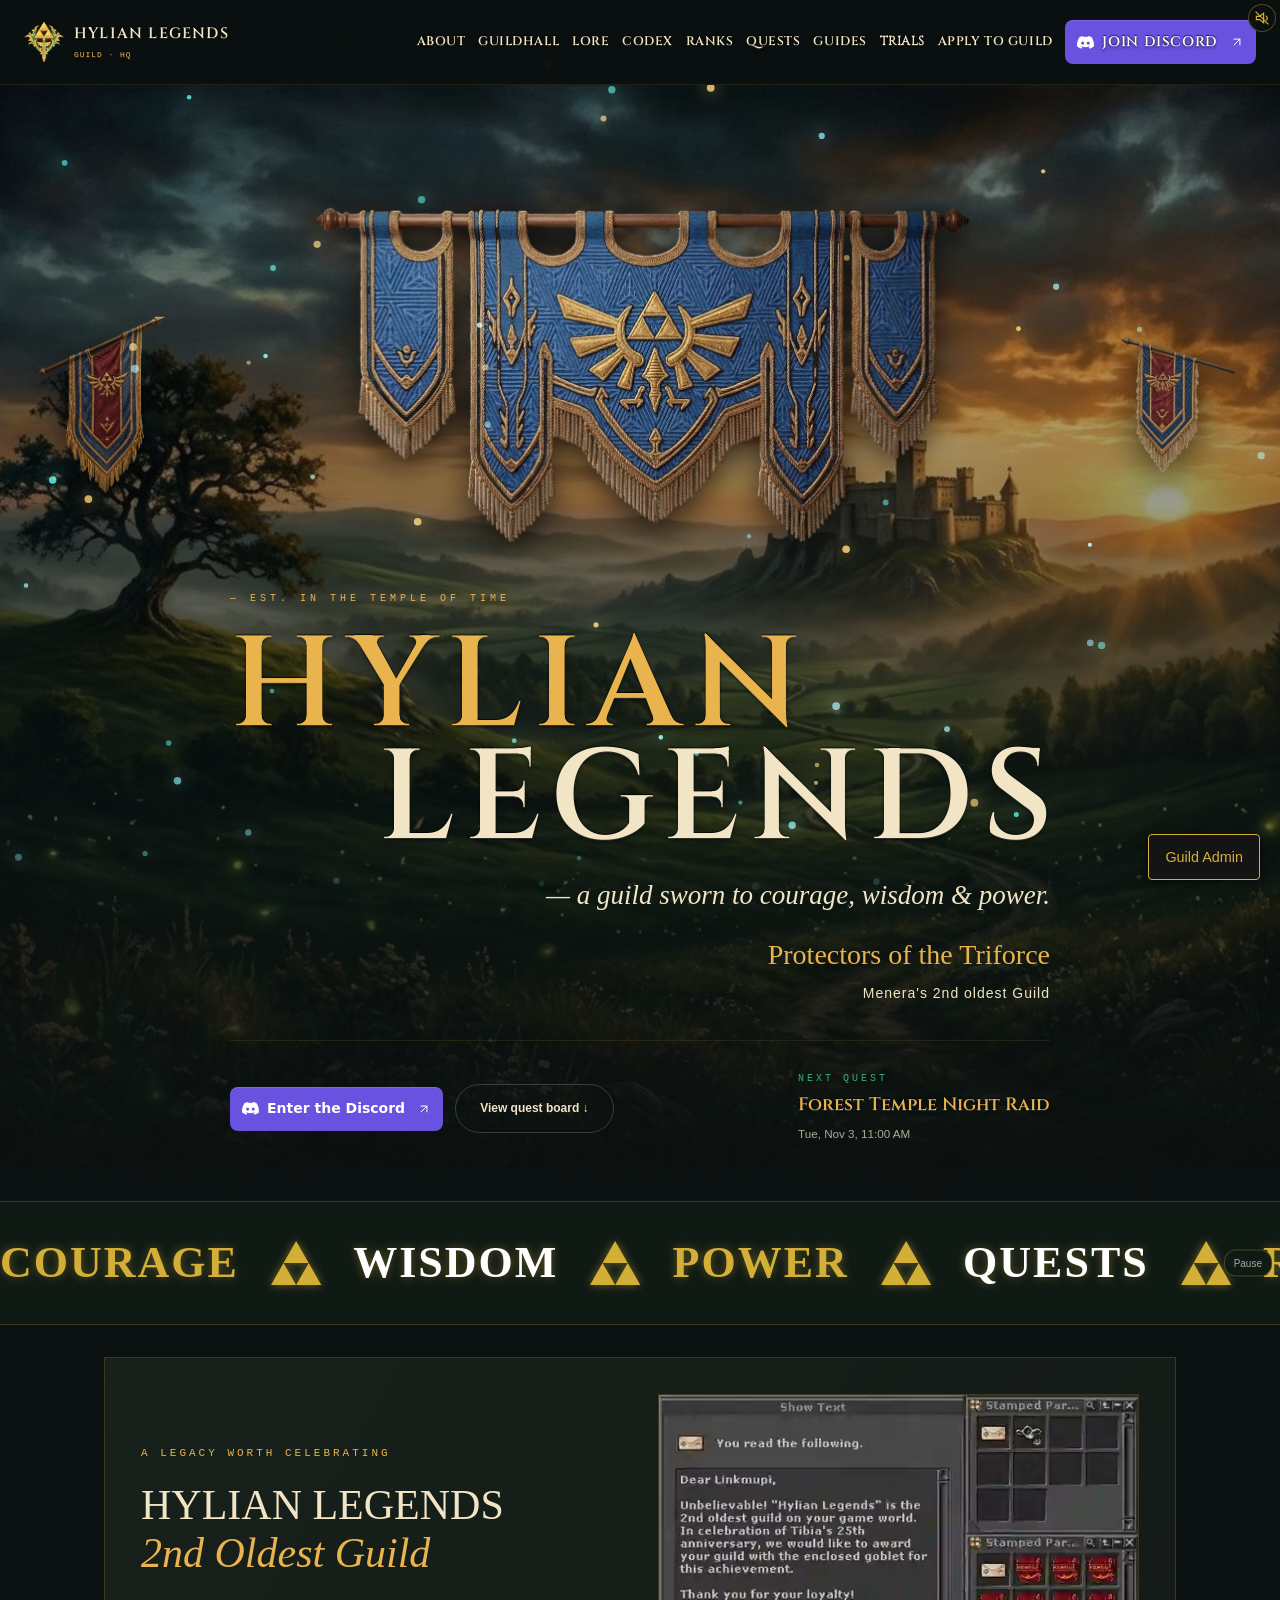
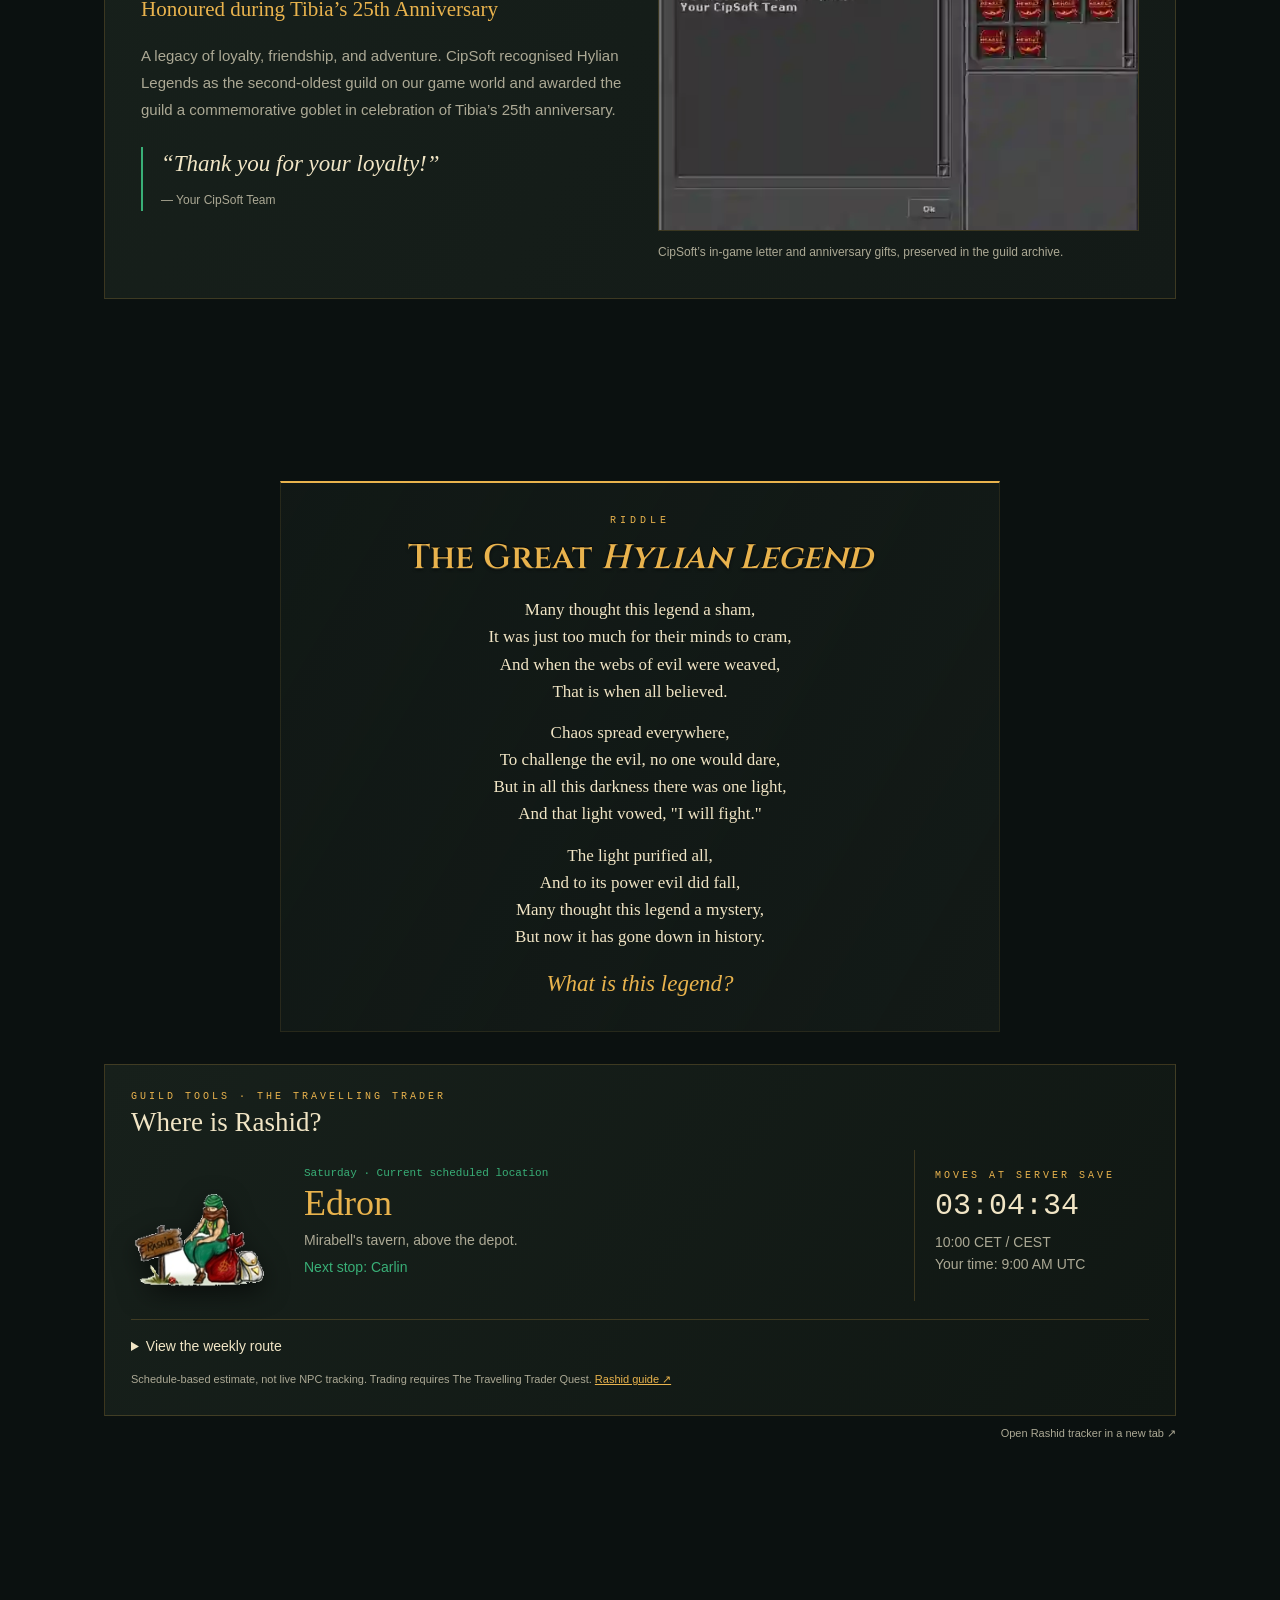
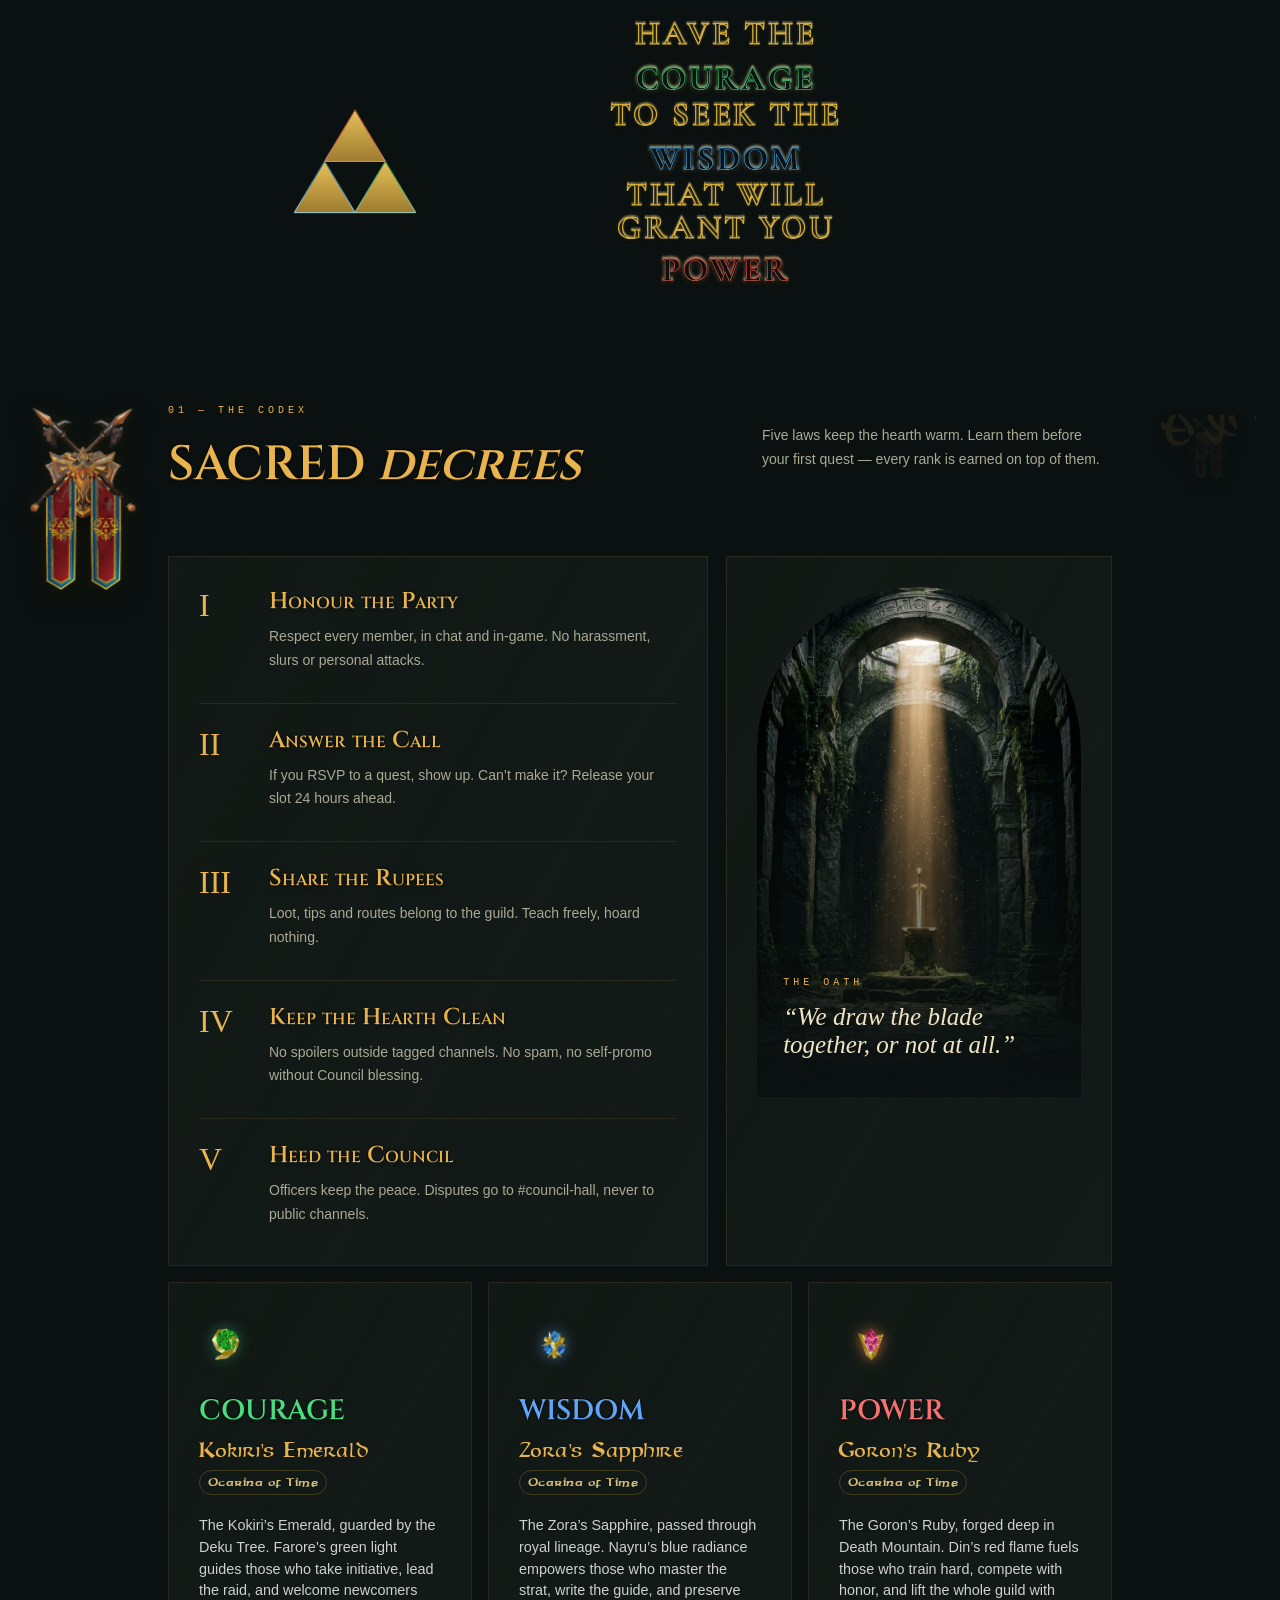
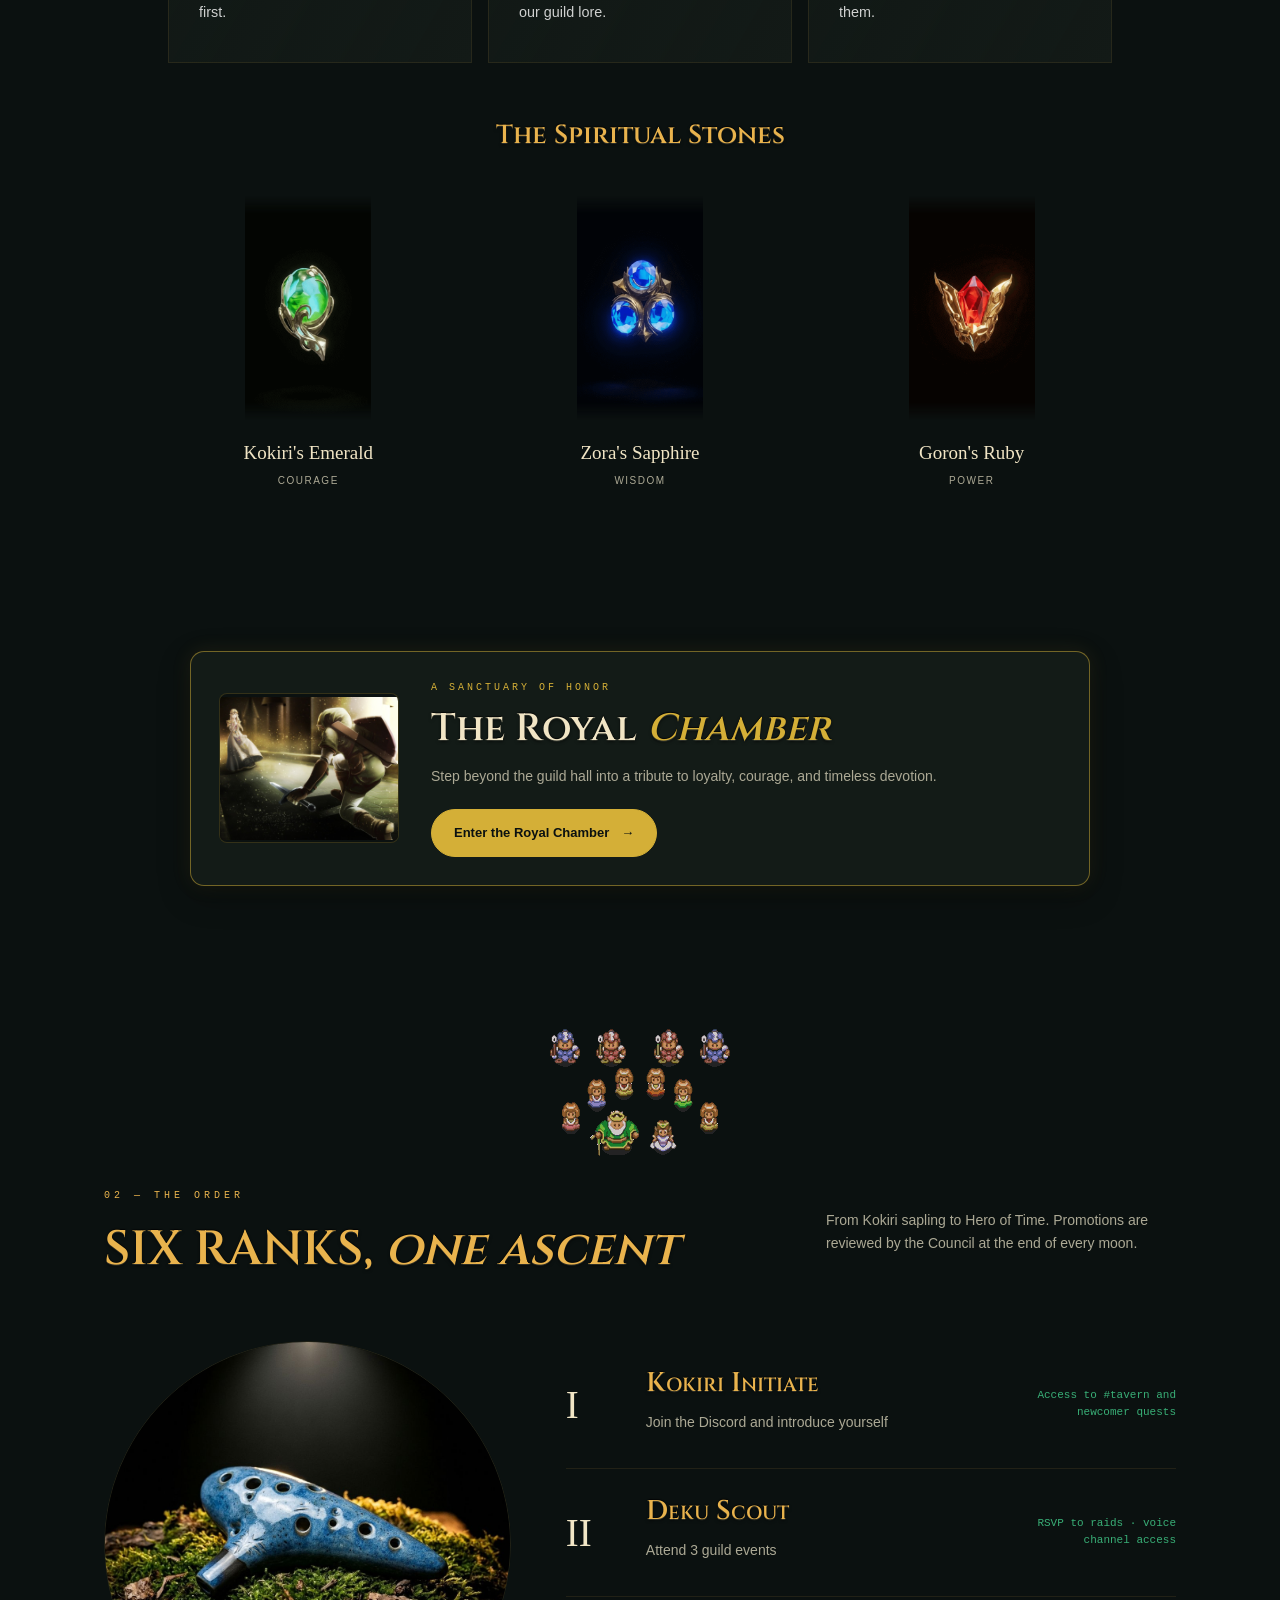
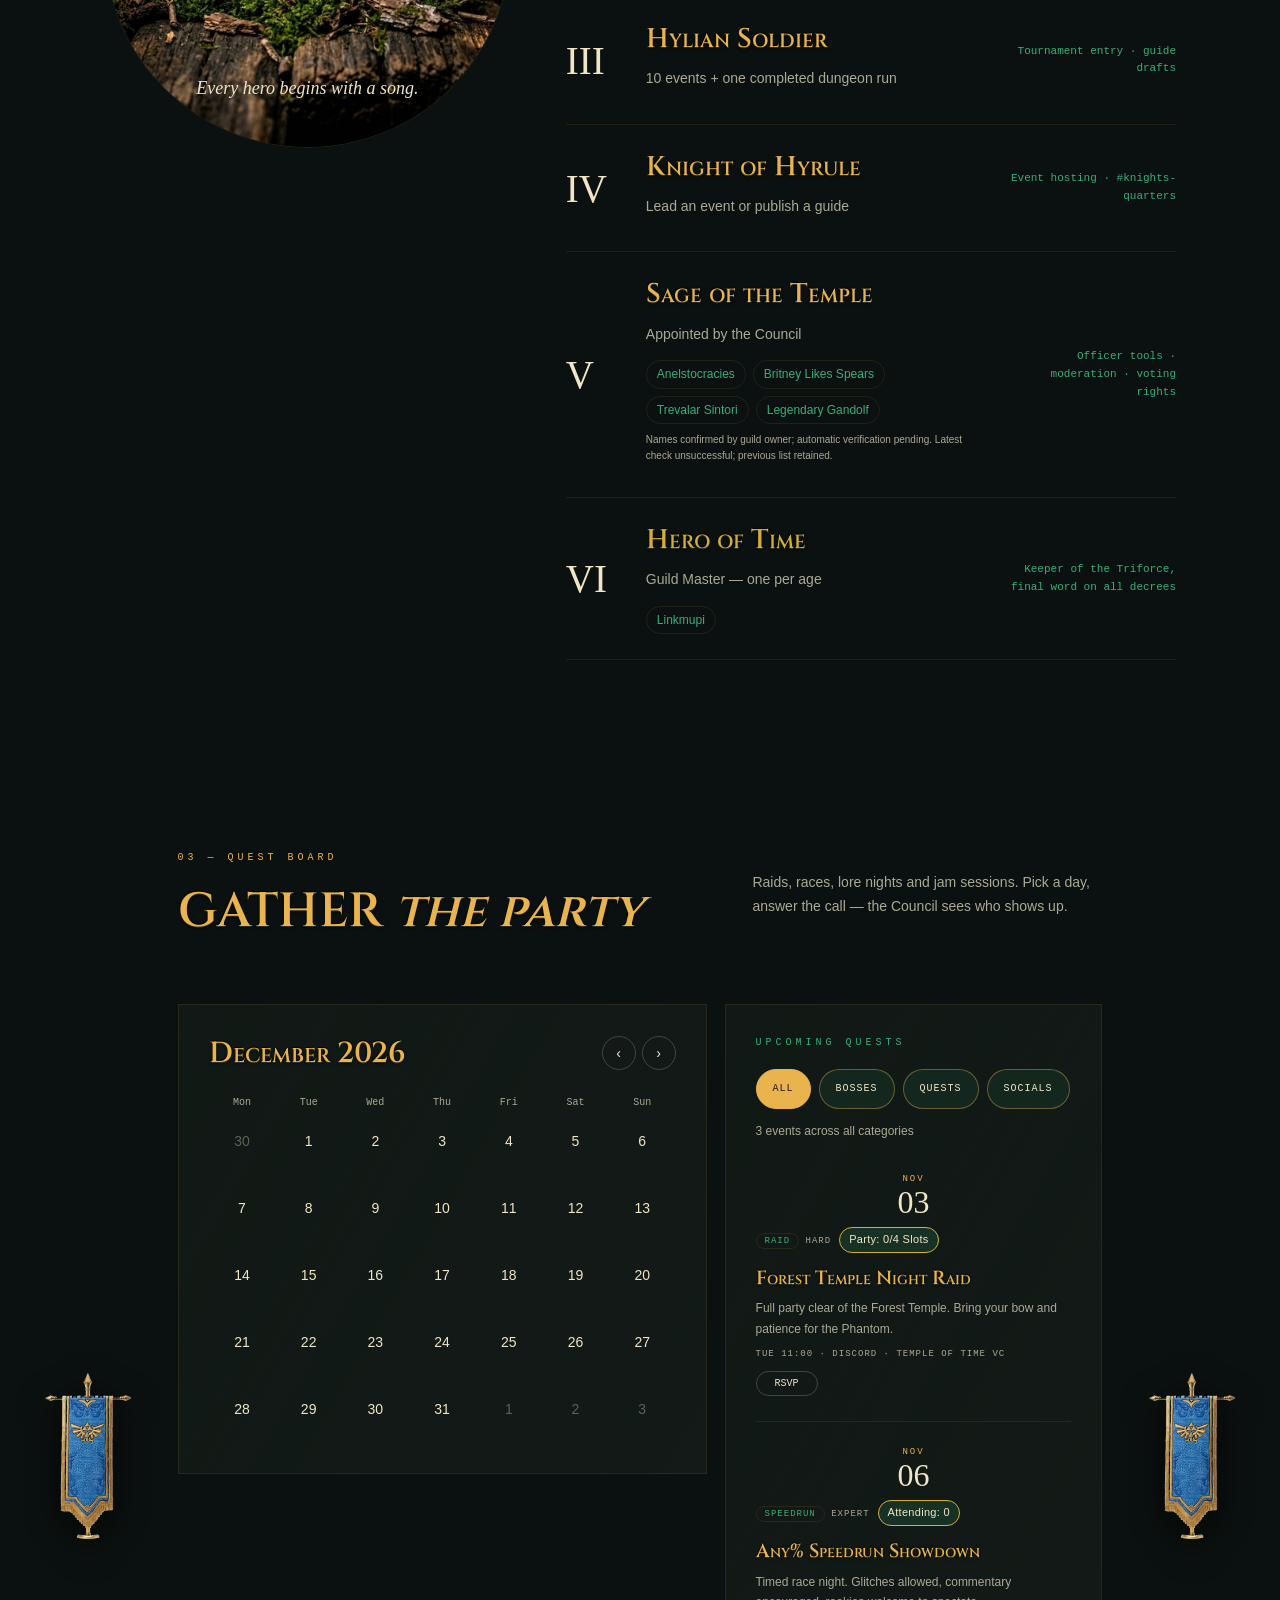
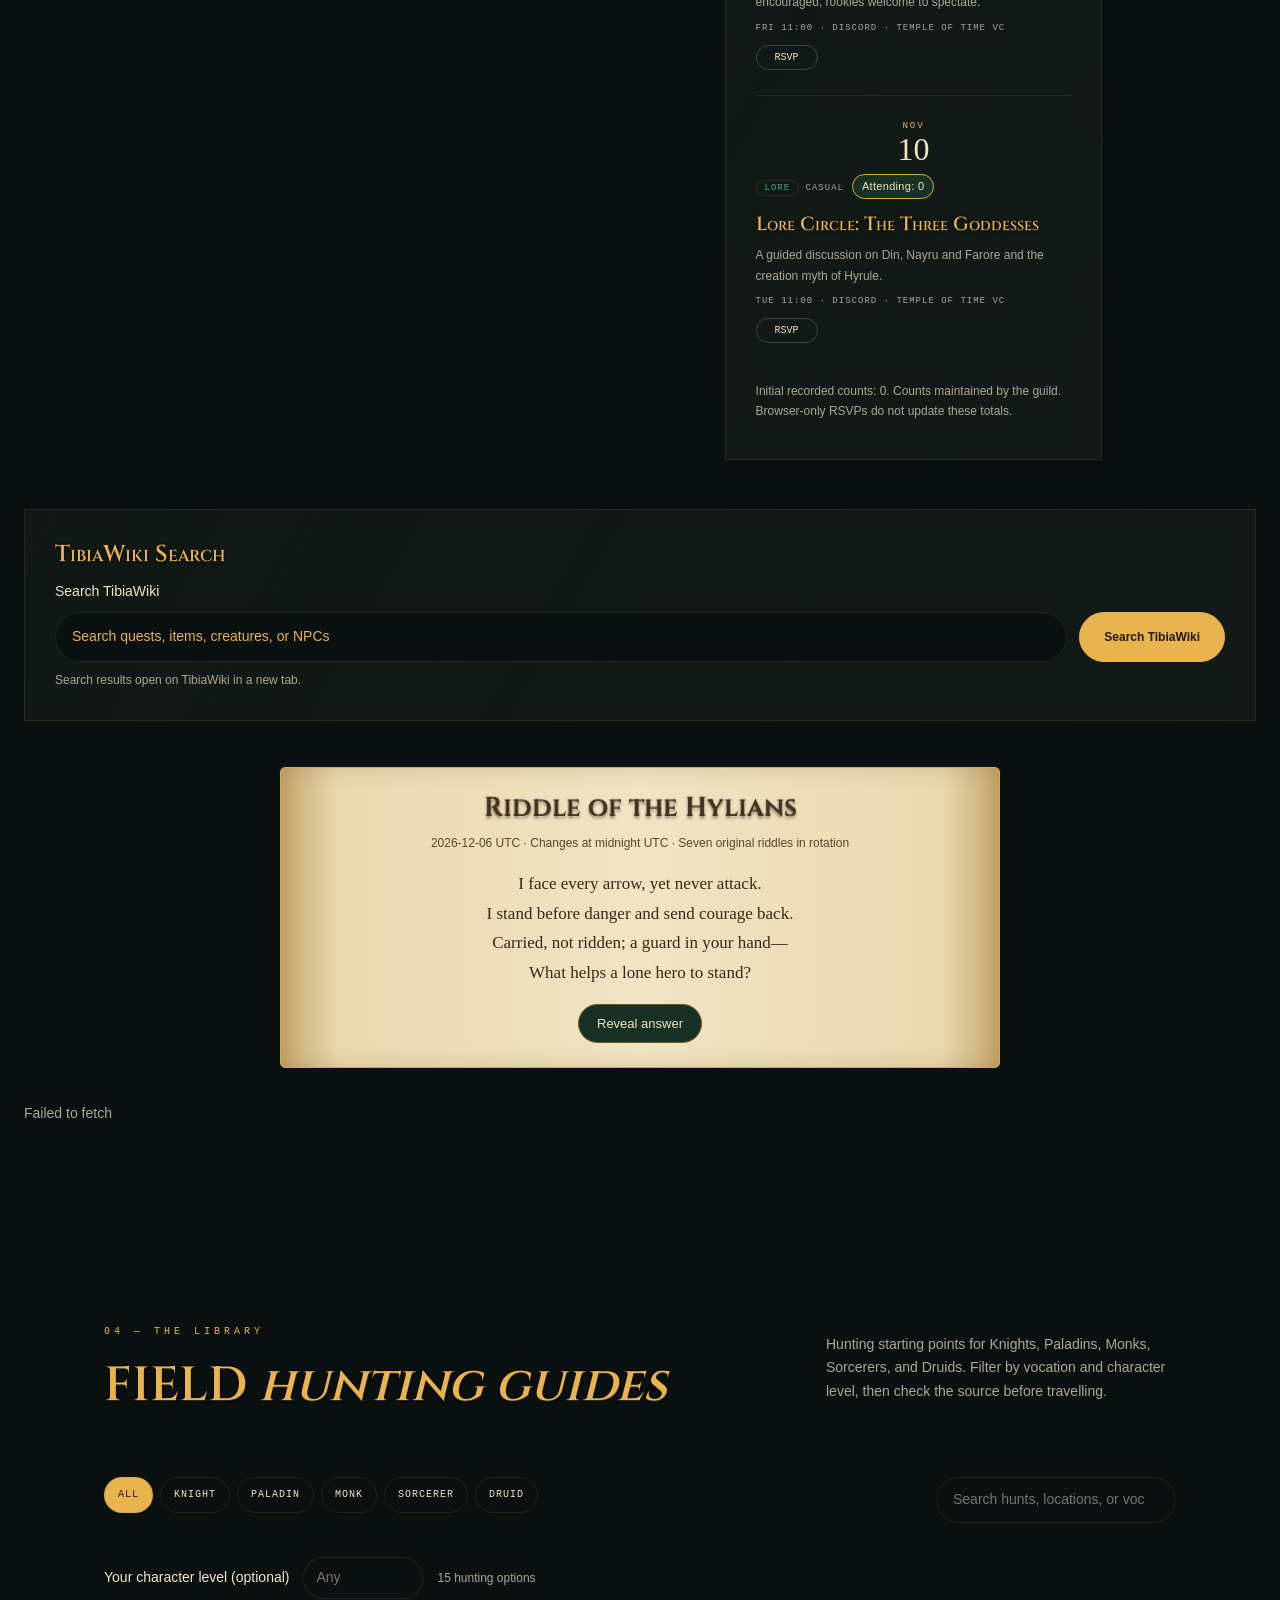
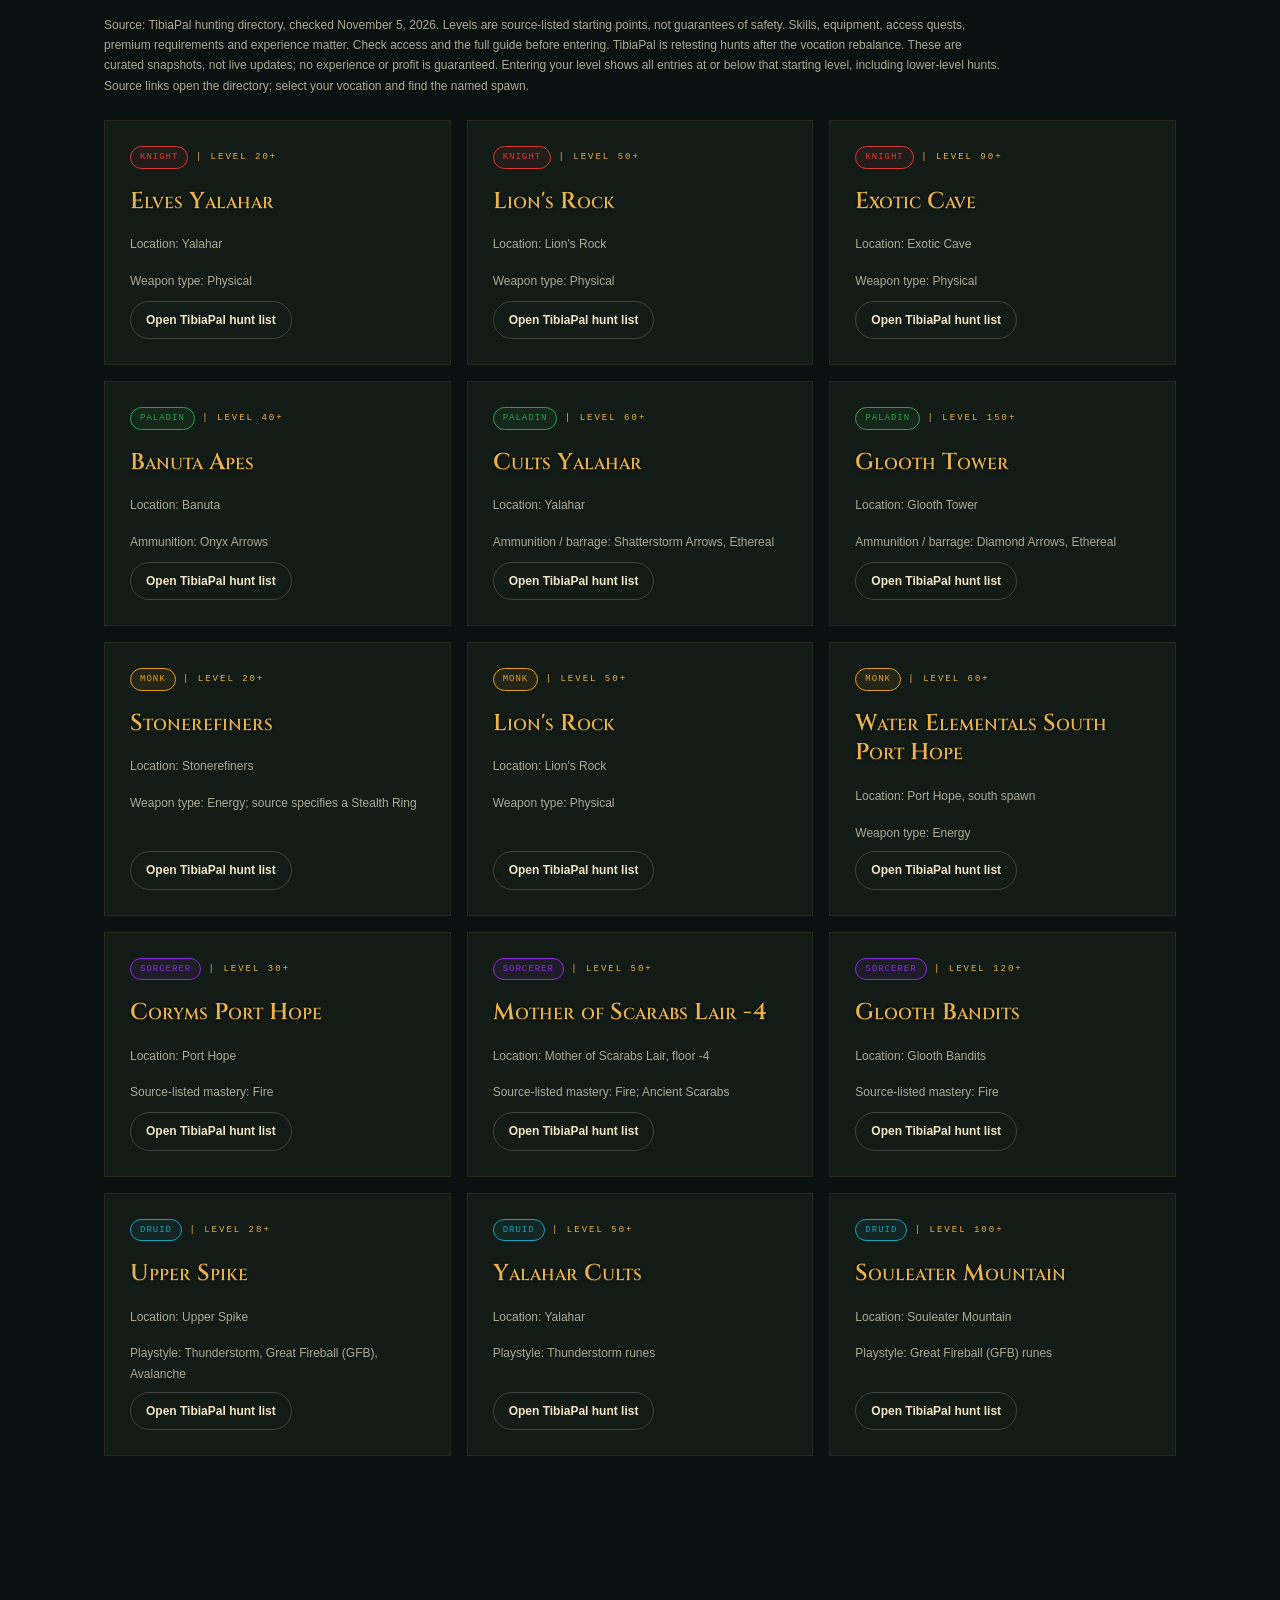
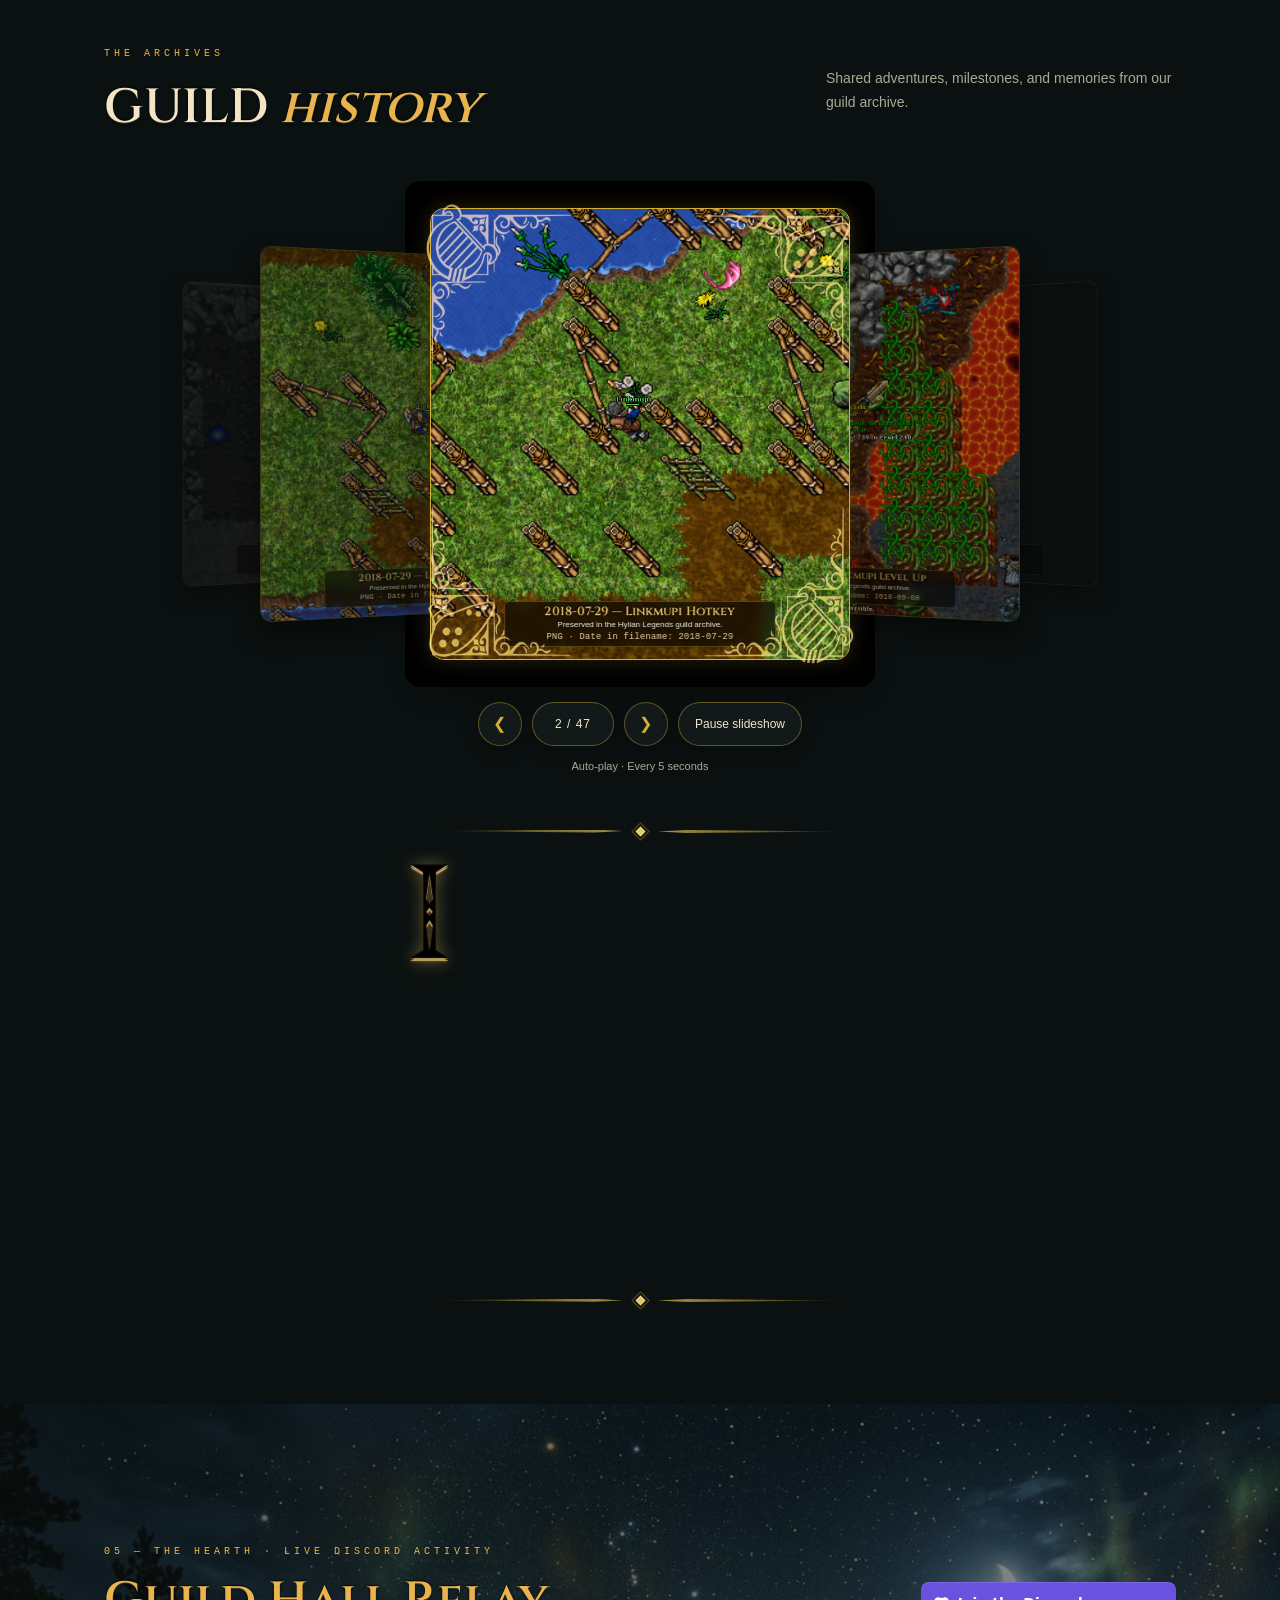
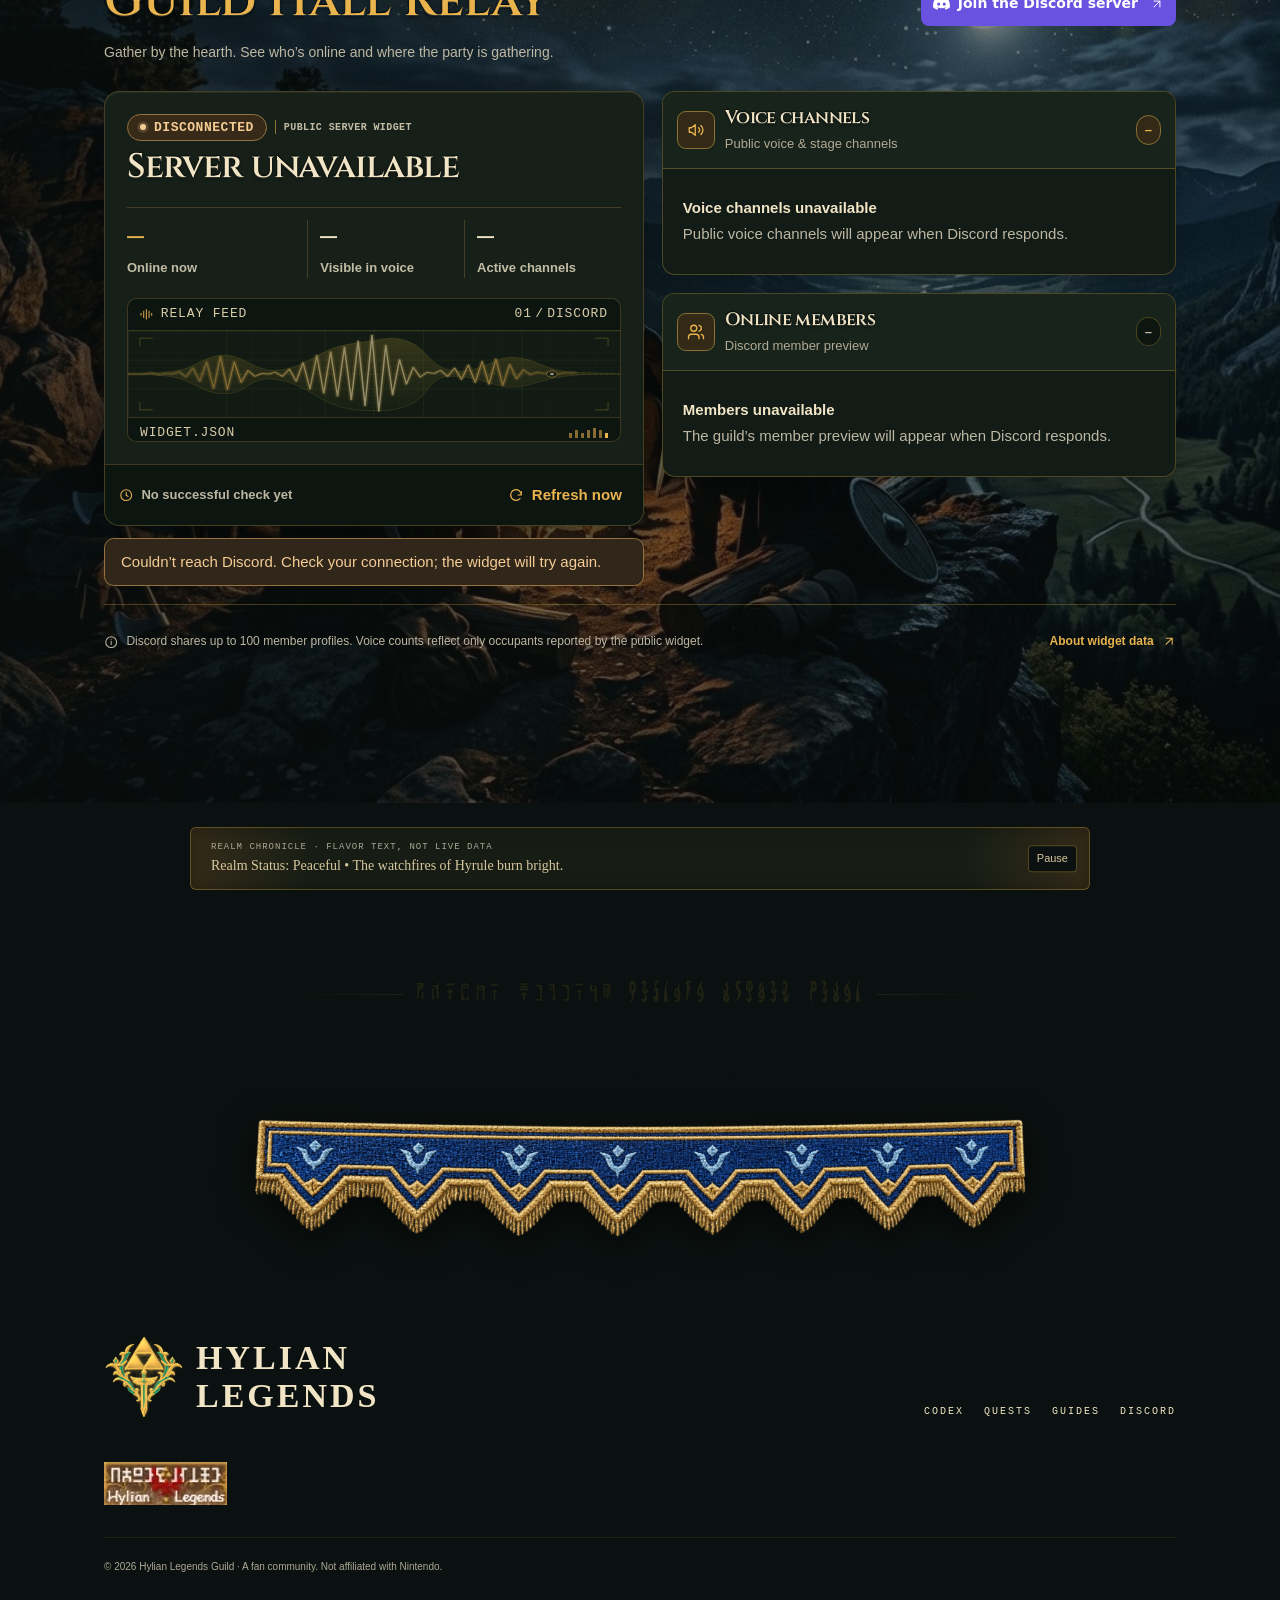
==== commit ad9a3051: "Blend Spiritual Stone GIF edges into the homepage backdrop" ====
--- a/index.html
+++ b/index.html
@@ -60,11 +60,11 @@
 <link rel="stylesheet" href="assets/guild-hall-relay/relay.css?v=1">
 <script type="module" src="assets/guild-hall-relay/app.js?v=1"></script>
 <style id="hylian-spiritual-stones-styles">
-#hylian-spiritual-stones{margin-top:40px;padding:16px 0 0;background:var(--bg,#0b1110);isolation:isolate;overflow:visible}
+#hylian-spiritual-stones{margin-top:40px;padding:16px 0 0;background:transparent;isolation:auto;overflow:visible}
 #hylian-spiritual-stones>h3{margin:0 0 16px;color:var(--gold,#e9b34d);font:26px/1.3 Georgia,serif;text-align:center}
 #hylian-spiritual-stones .stone-showcase-row{display:grid;grid-template-columns:repeat(3,minmax(0,1fr));gap:clamp(24px,4vw,64px);align-items:start;overflow:visible}
 #hylian-spiritual-stones figure{min-width:0;margin:0;padding:28px 8px 20px;text-align:center;overflow:visible}
-#hylian-spiritual-stones img{display:block;width:min(100%,224px);height:224px;margin:0 auto;object-fit:contain;mix-blend-mode:lighten;filter:drop-shadow(0 0 6px var(--stone-shadow));border:0;border-radius:0}
+#hylian-spiritual-stones img{display:block;width:min(100%,224px);height:224px;margin:0 auto;object-fit:contain;background:transparent;mix-blend-mode:screen;filter:none;border:0;border-radius:0;box-shadow:none;-webkit-mask-image:linear-gradient(90deg,transparent 0%,#000 8%,#000 92%,transparent 100%),linear-gradient(0deg,transparent 0%,#000 8%,#000 92%,transparent 100%);-webkit-mask-composite:source-in;-webkit-mask-repeat:no-repeat;-webkit-mask-size:100% 100%;mask-image:linear-gradient(90deg,transparent 0%,#000 8%,#000 92%,transparent 100%),linear-gradient(0deg,transparent 0%,#000 8%,#000 92%,transparent 100%);mask-composite:intersect;mask-repeat:no-repeat;mask-size:100% 100%}
 #hylian-spiritual-stones figcaption{margin-top:20px;color:var(--cream,#f1e5c5);font:19px/1.4 Georgia,serif}
 #hylian-spiritual-stones figcaption span{display:block;margin-top:6px;color:var(--muted,#aca995);font:10px/1.5 Arial,sans-serif;letter-spacing:.15em;text-transform:uppercase}
 @media(max-width:640px){#hylian-spiritual-stones .stone-showcase-row{grid-template-columns:minmax(0,1fr);gap:24px}}
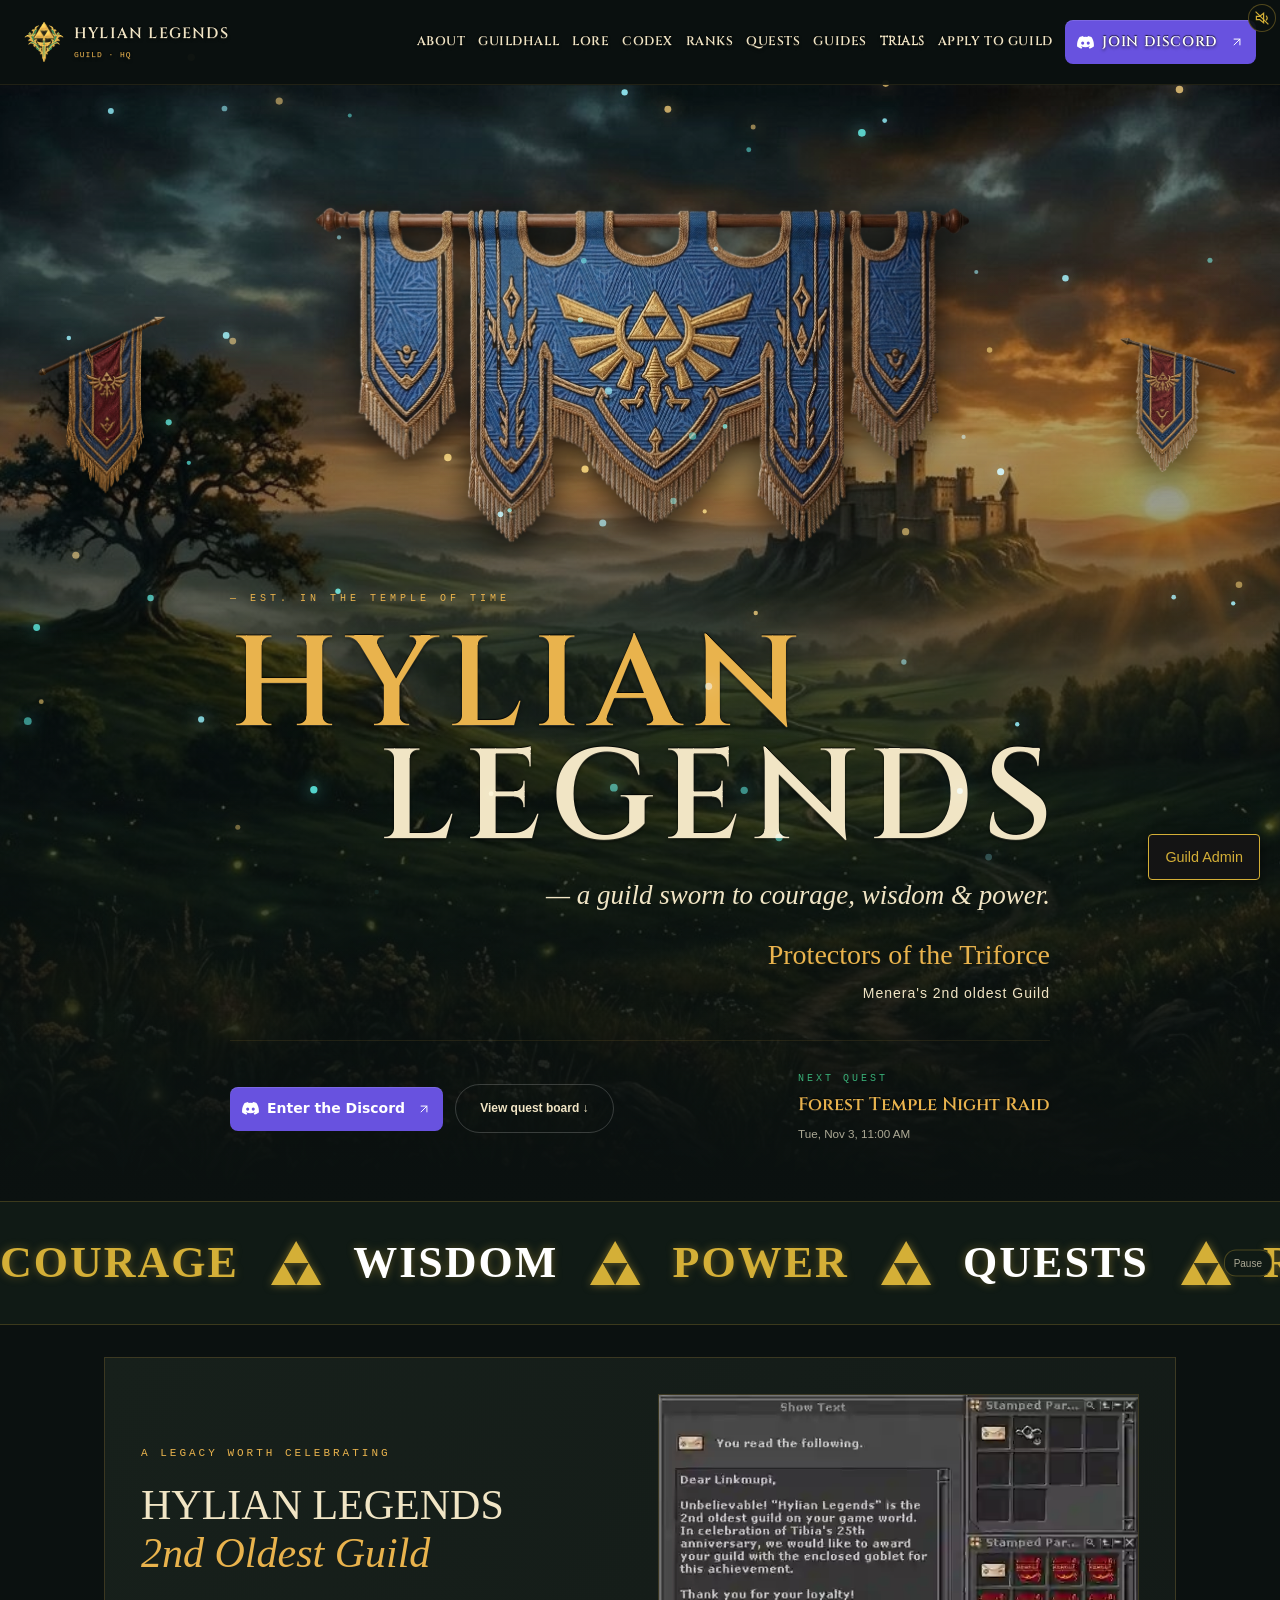
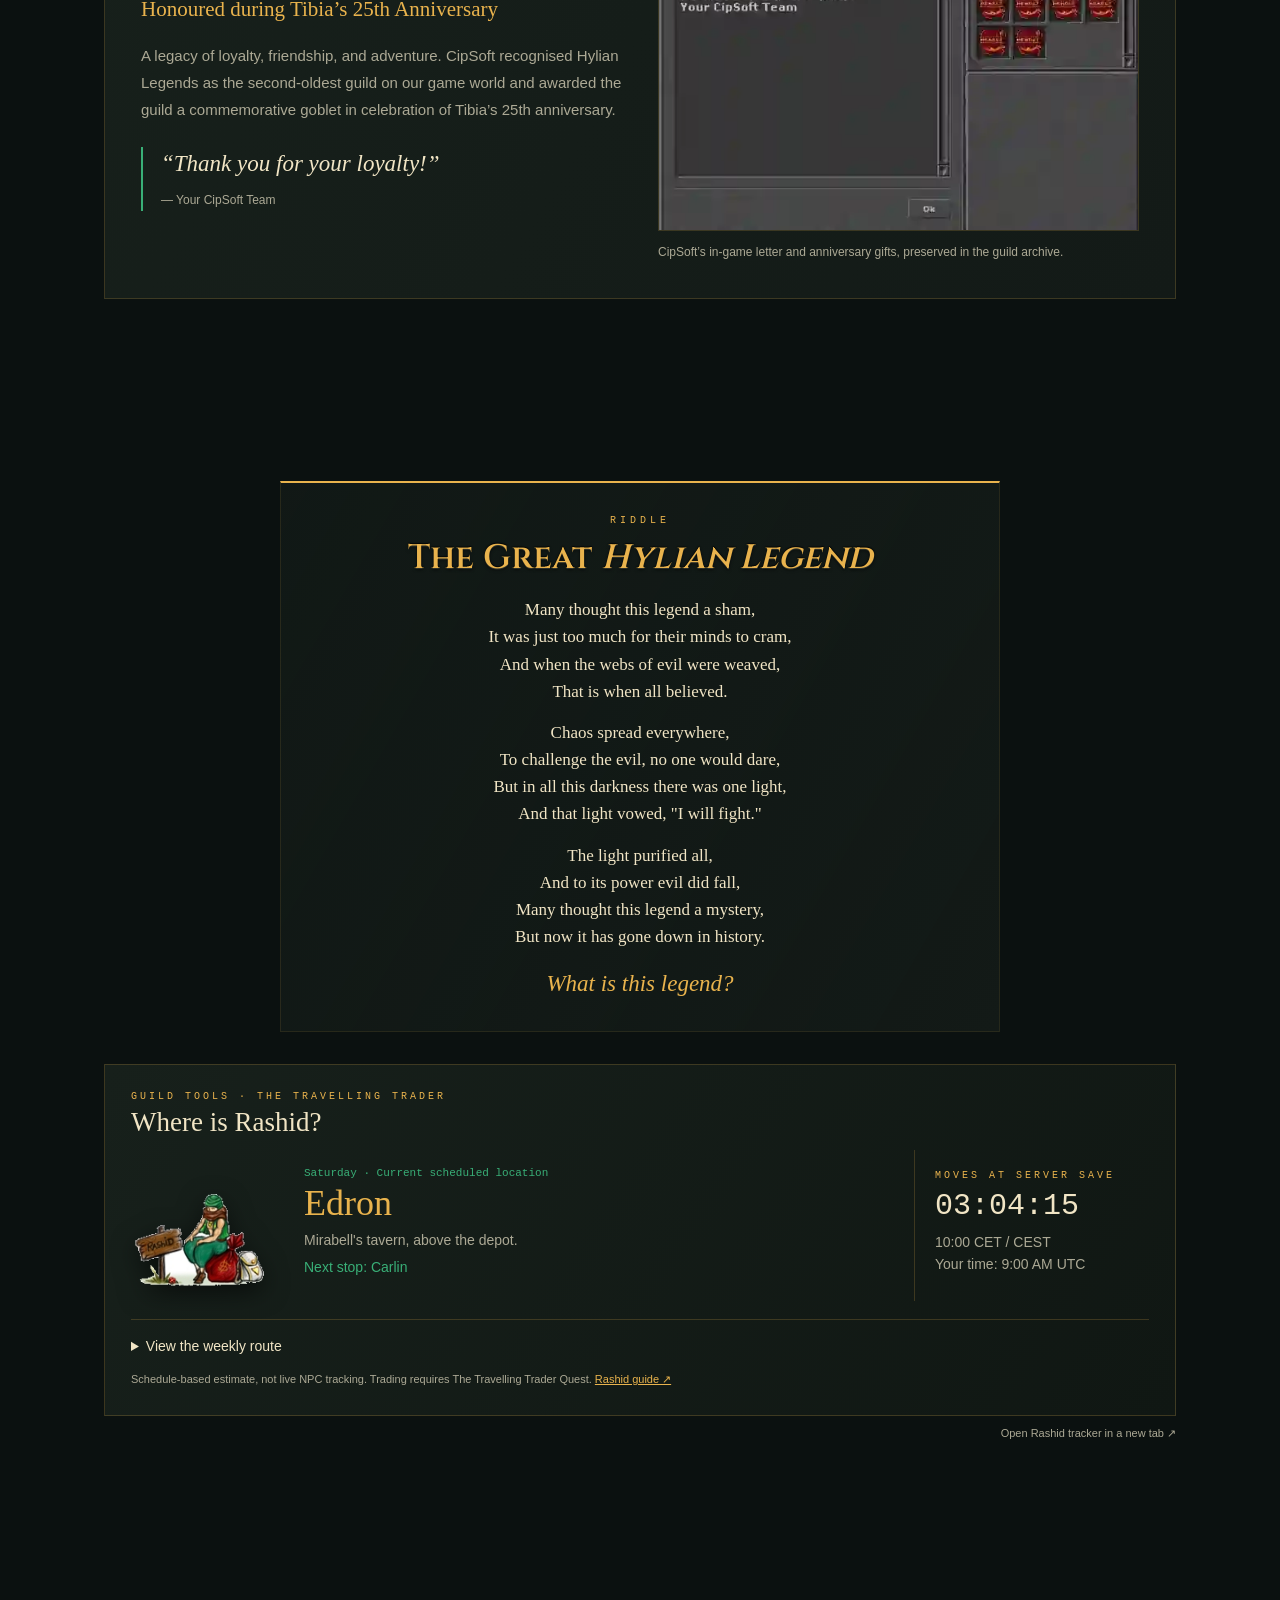
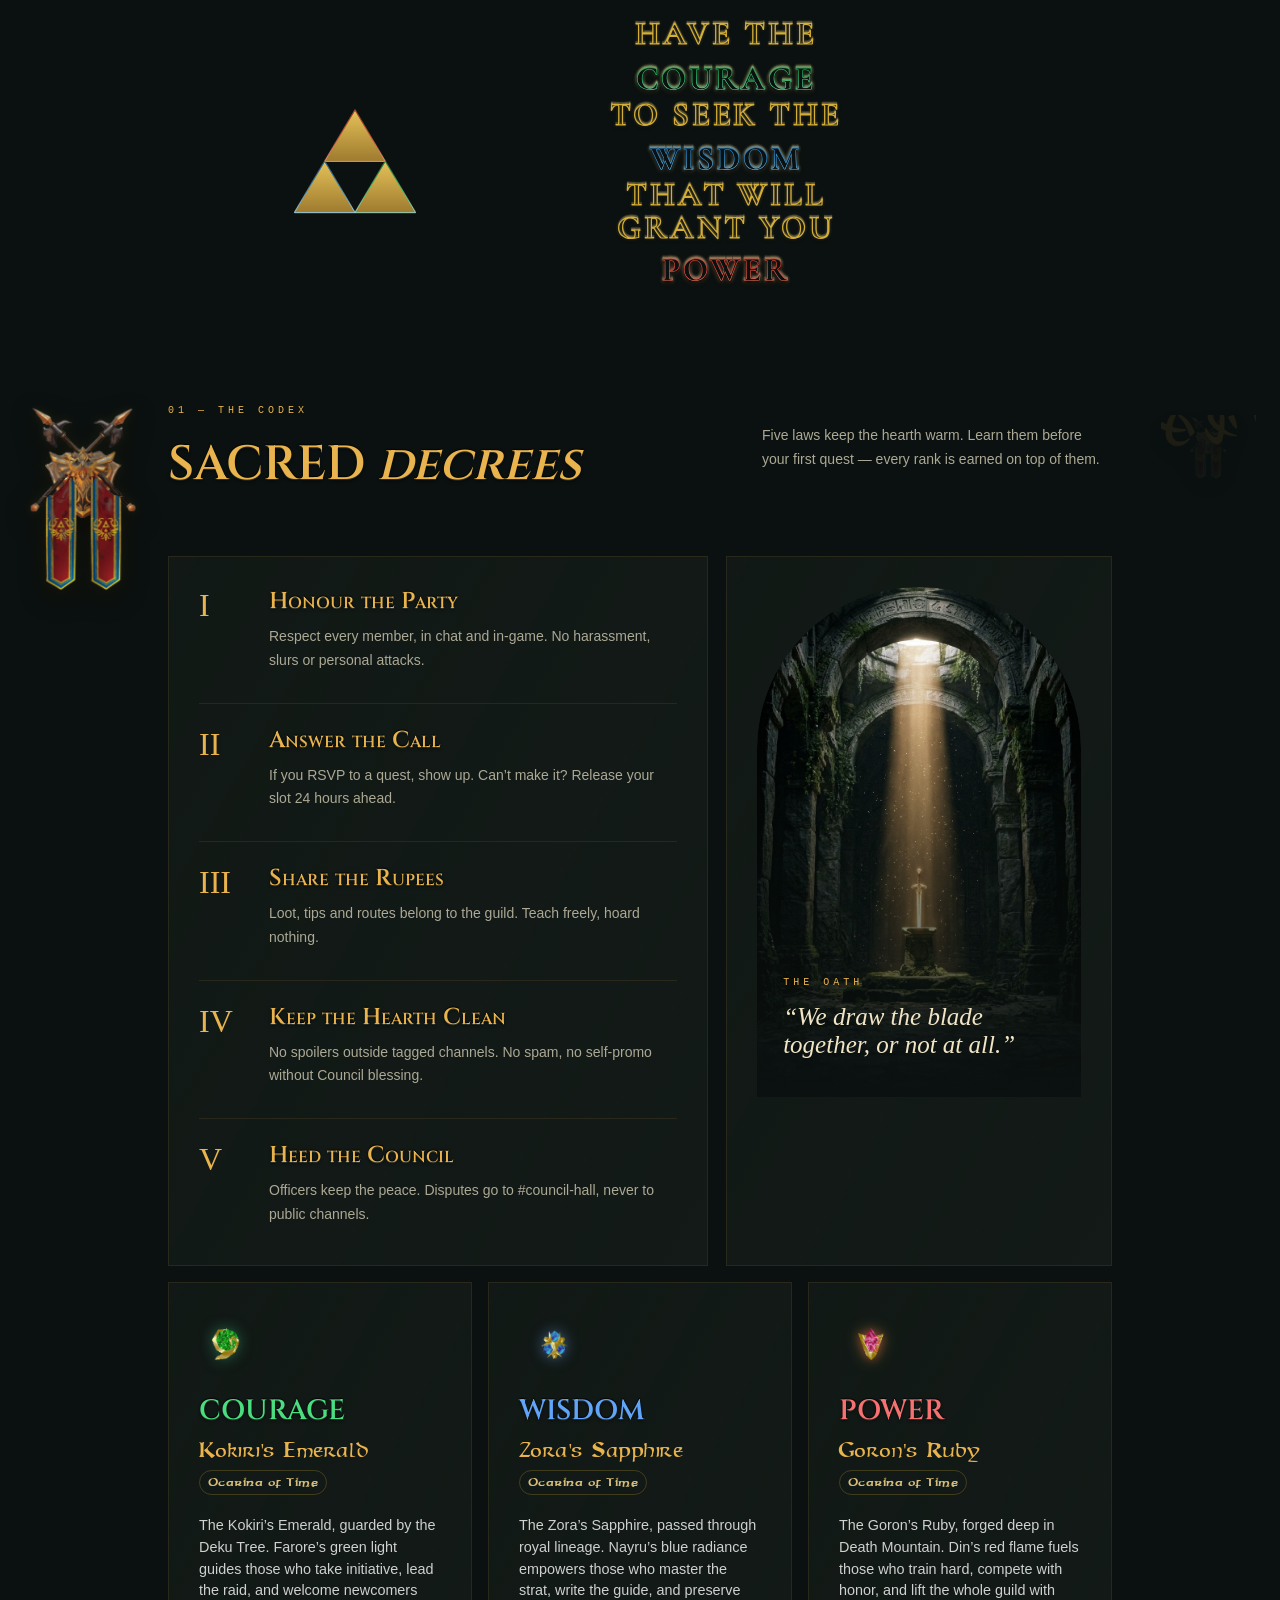
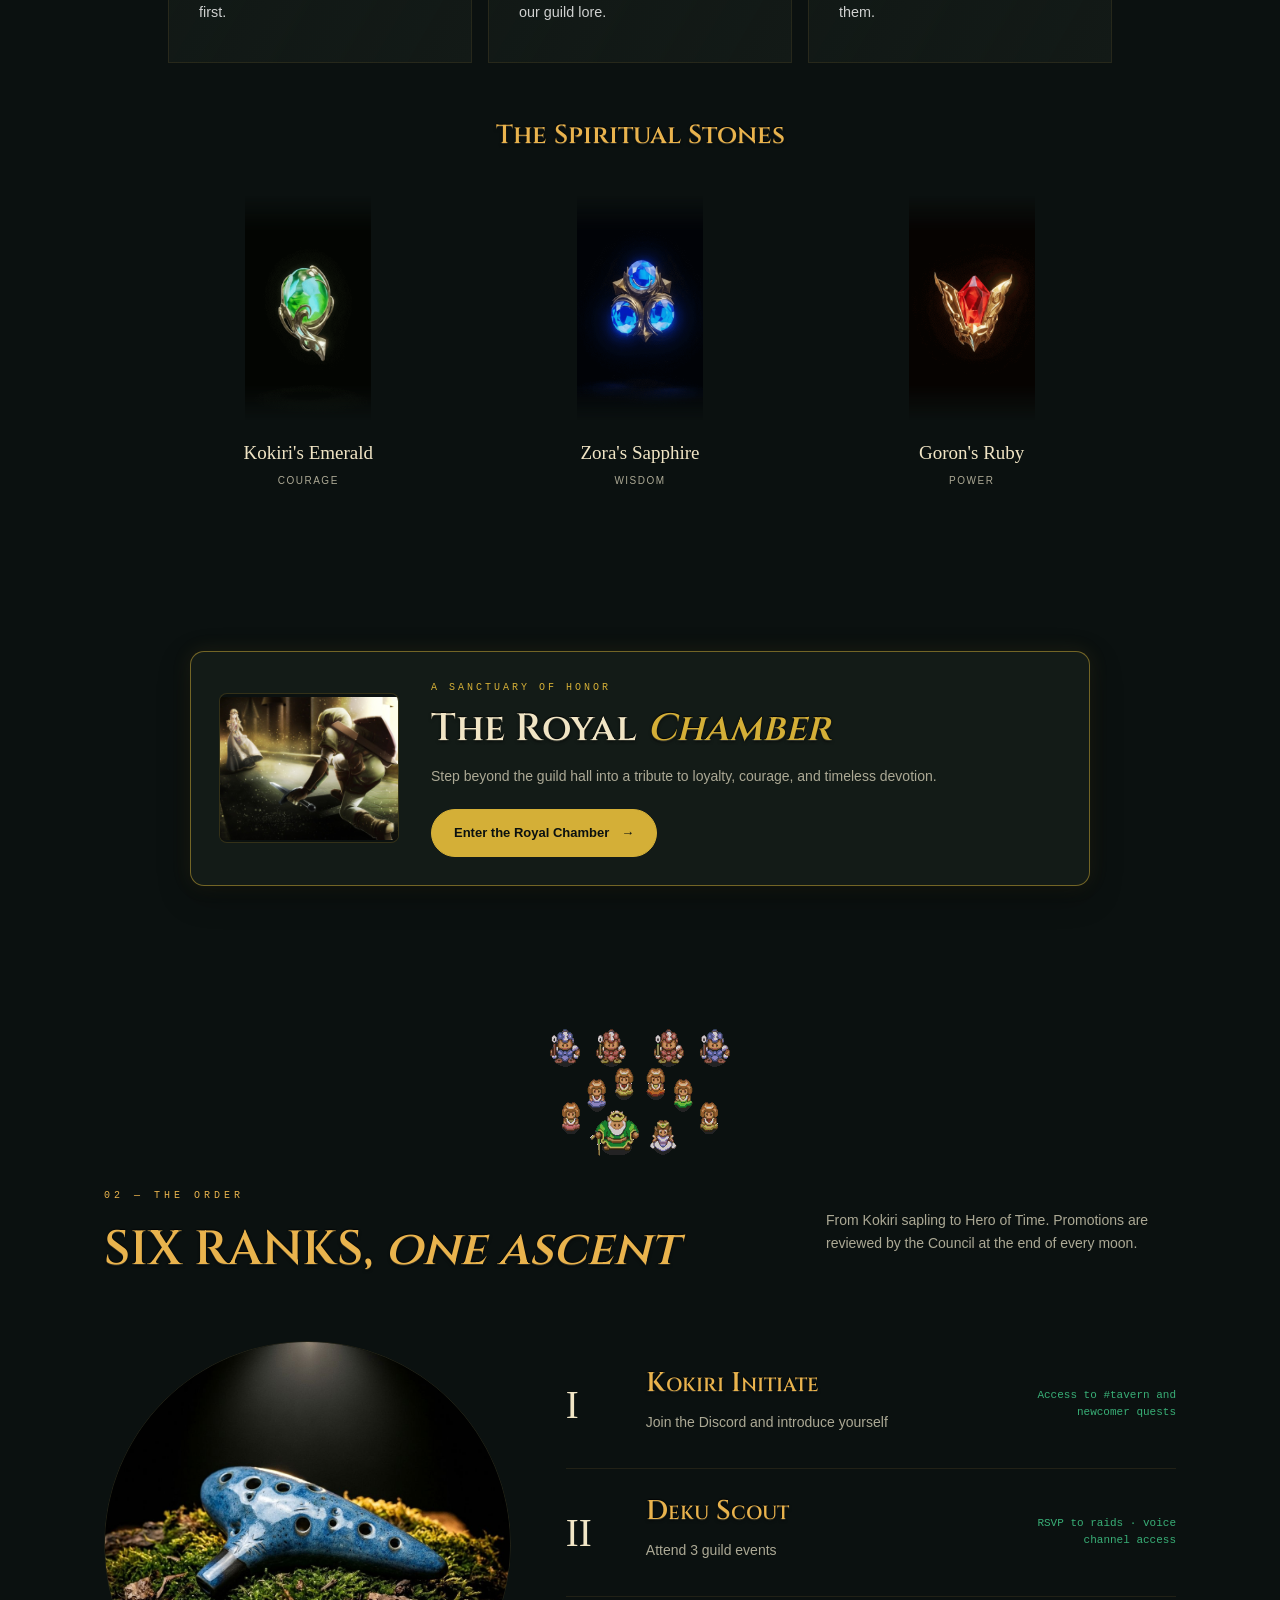
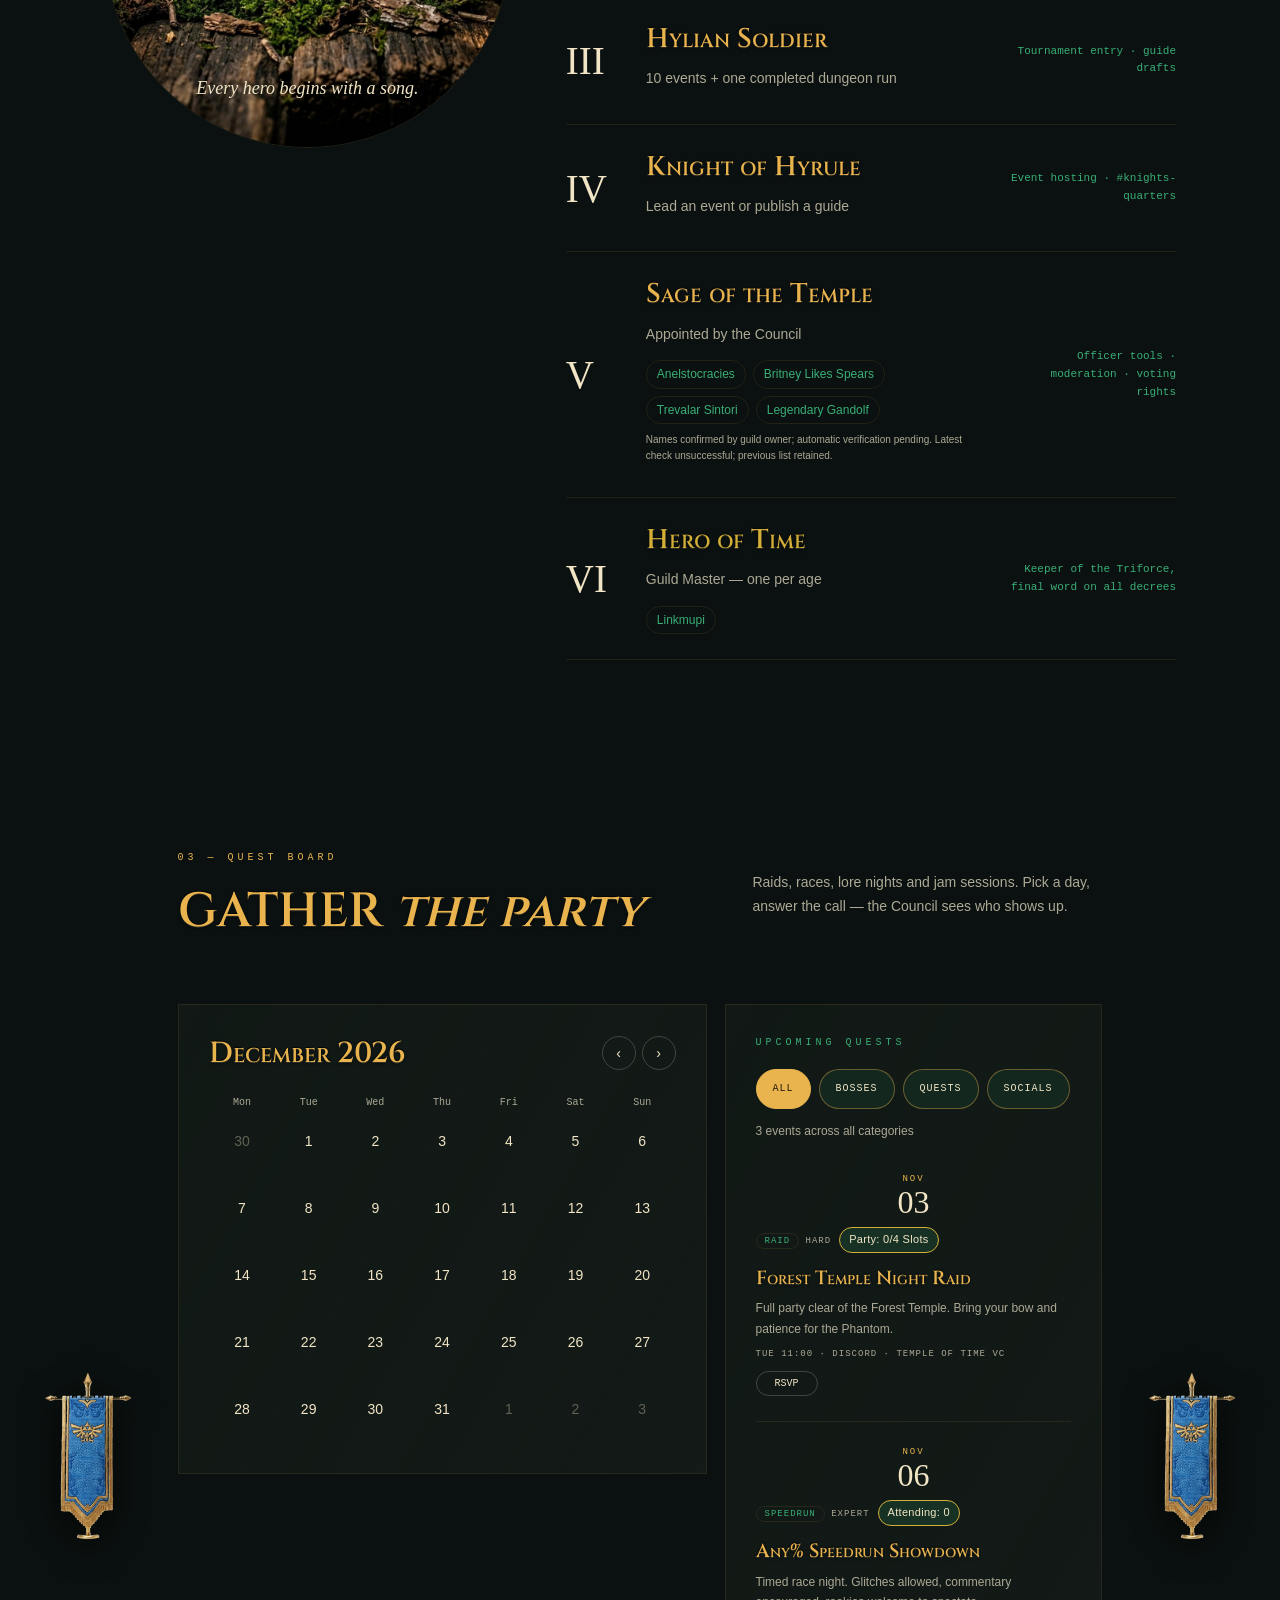
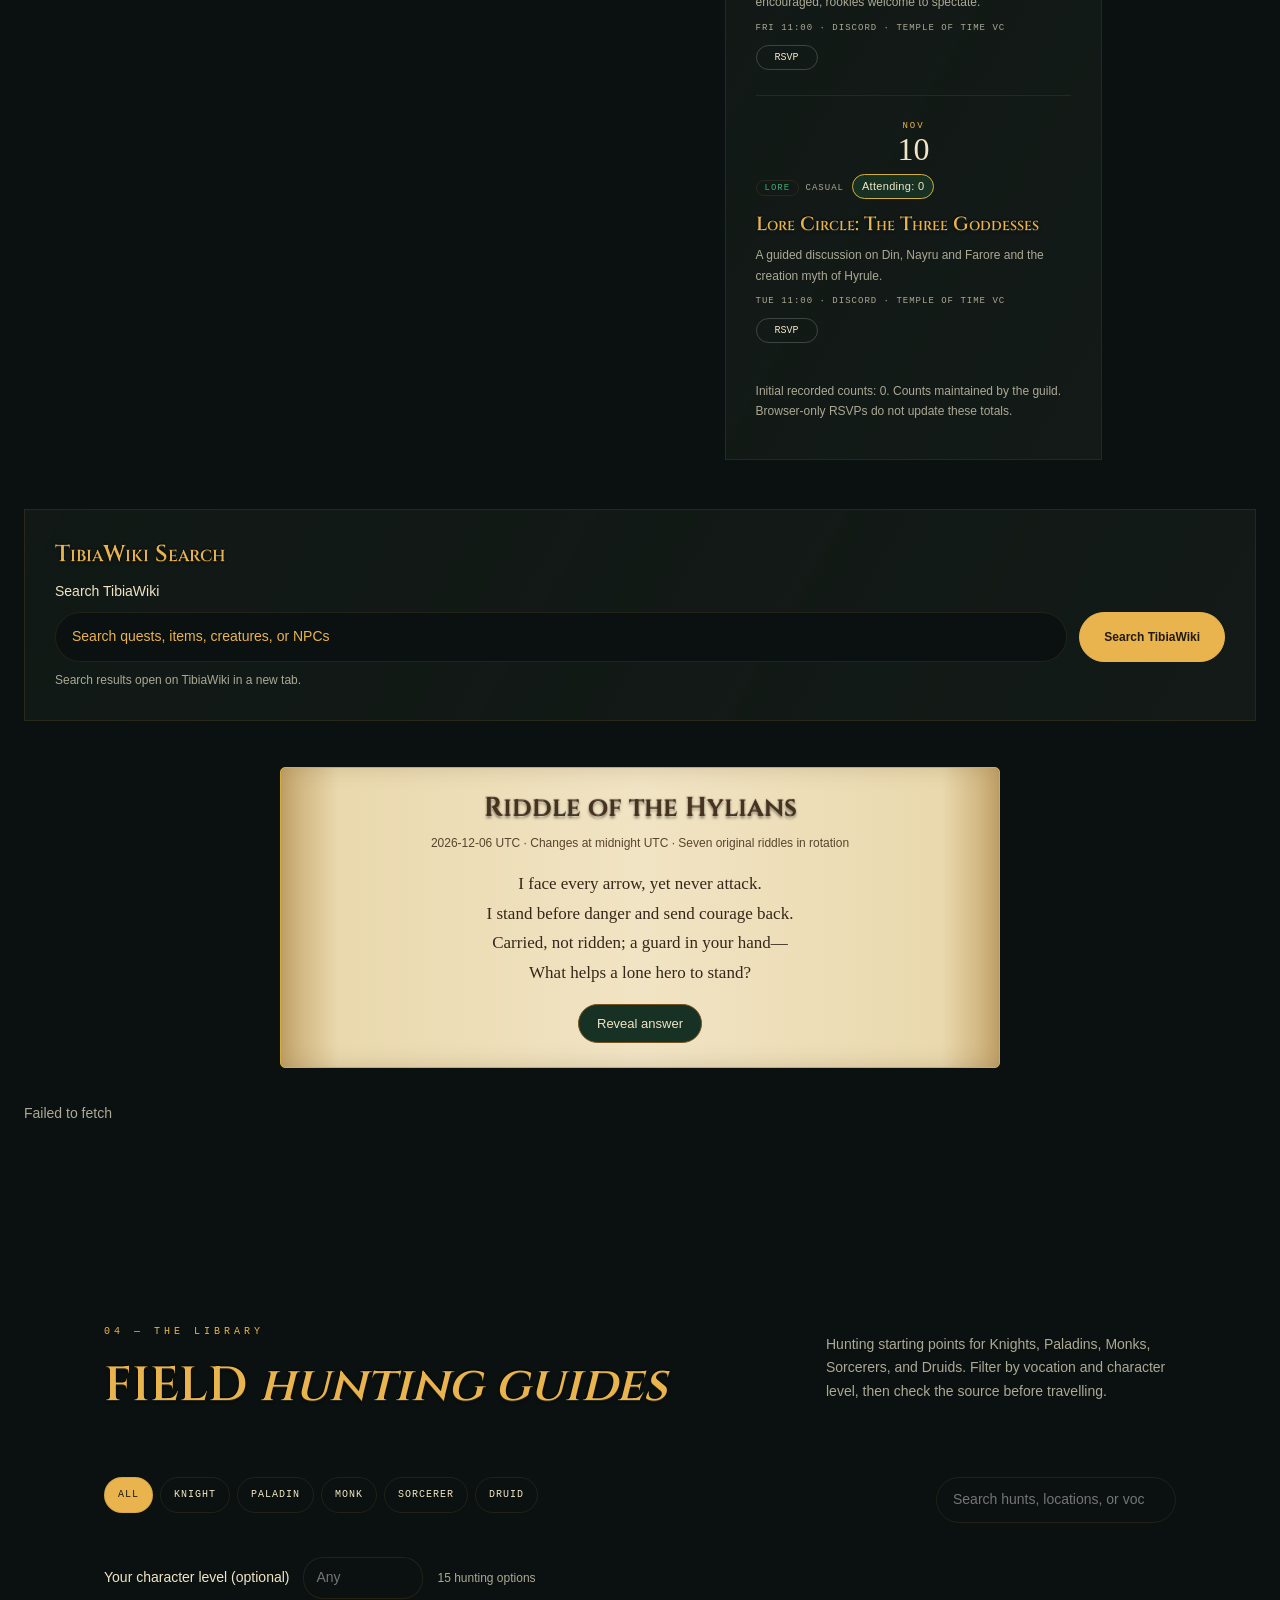
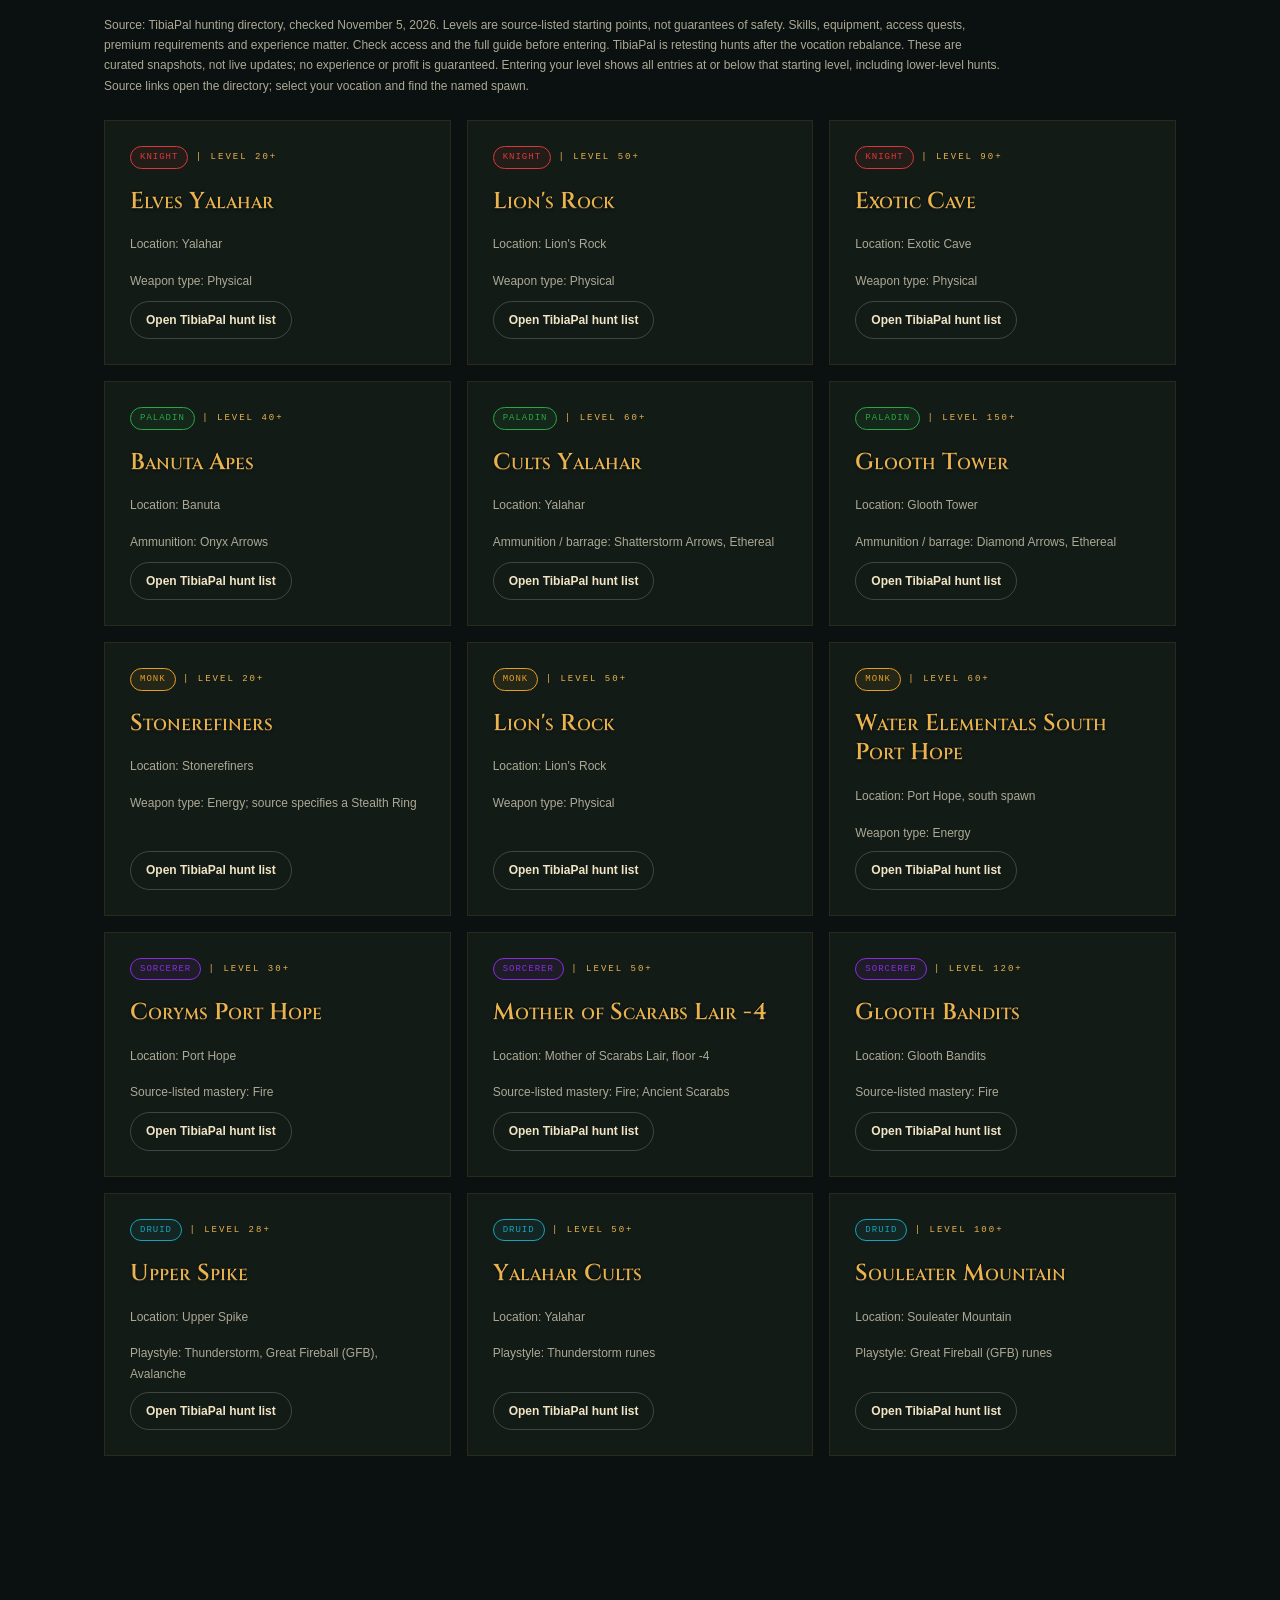
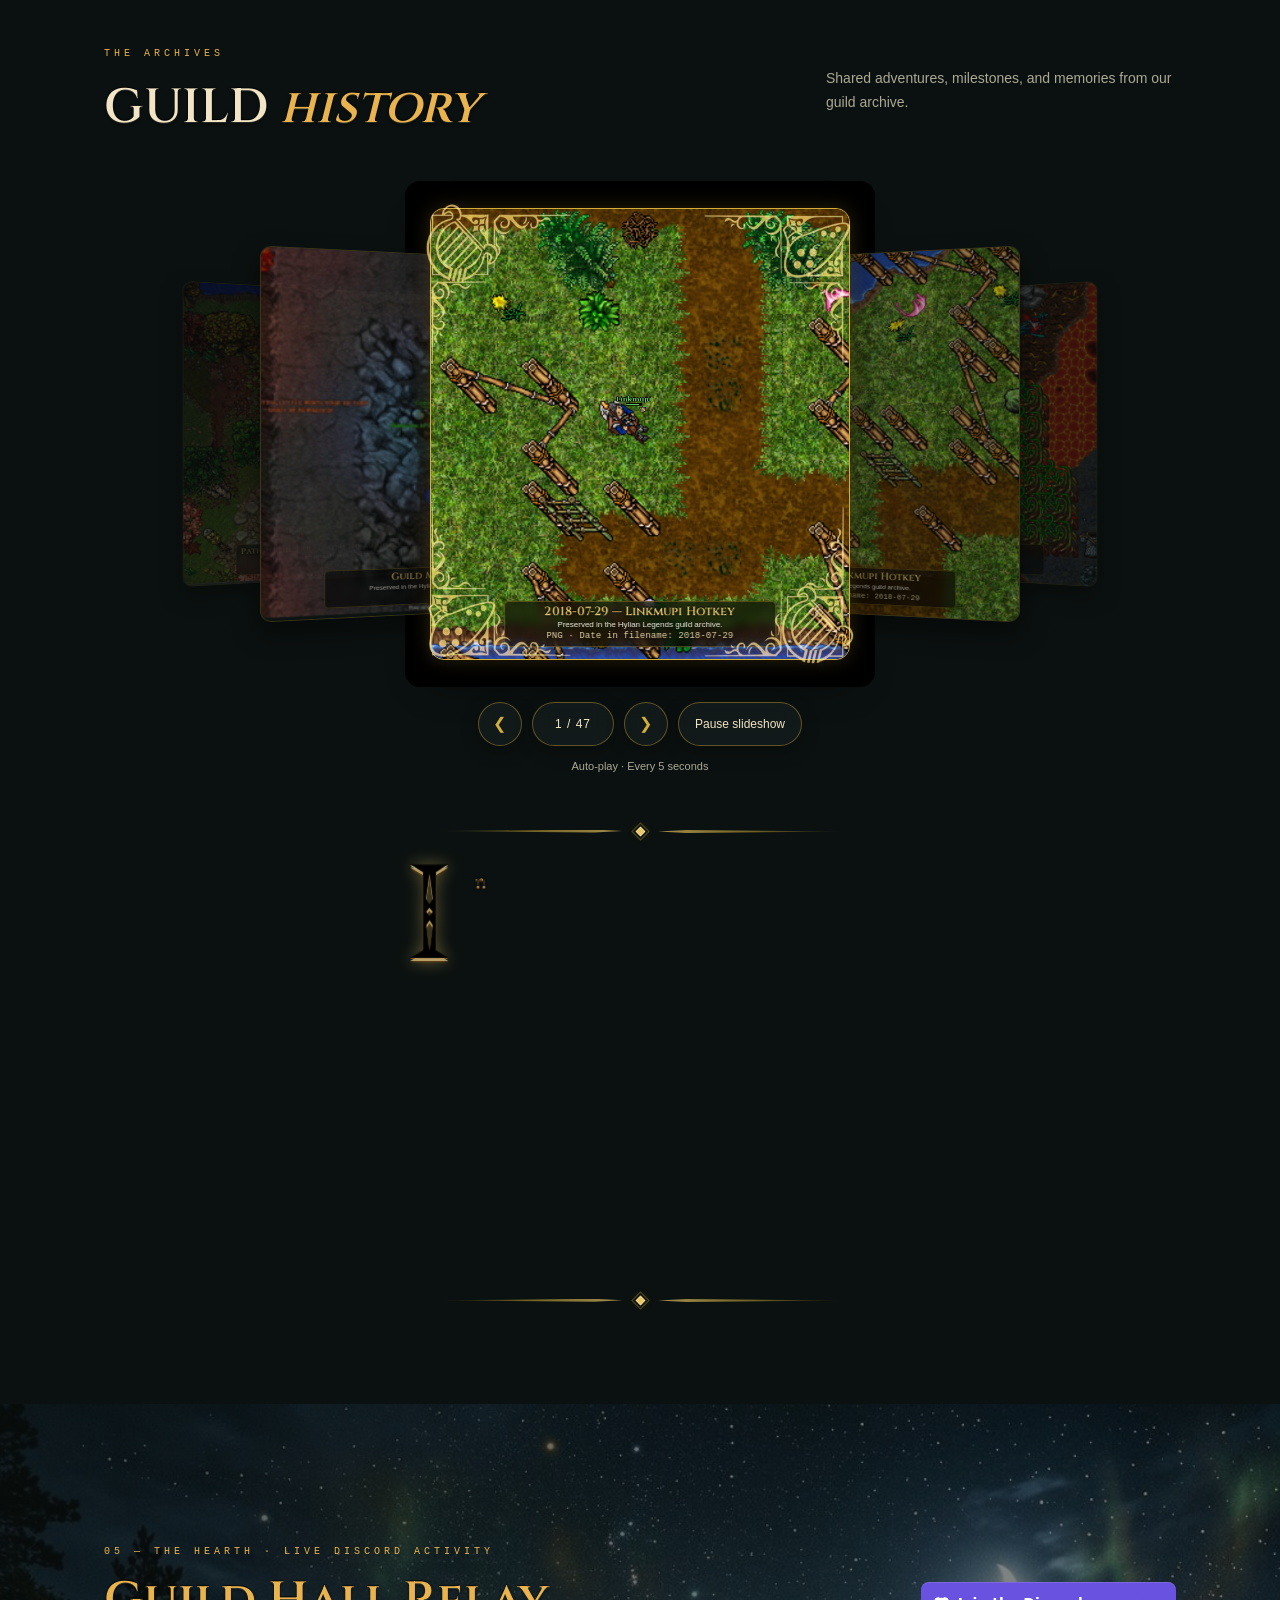
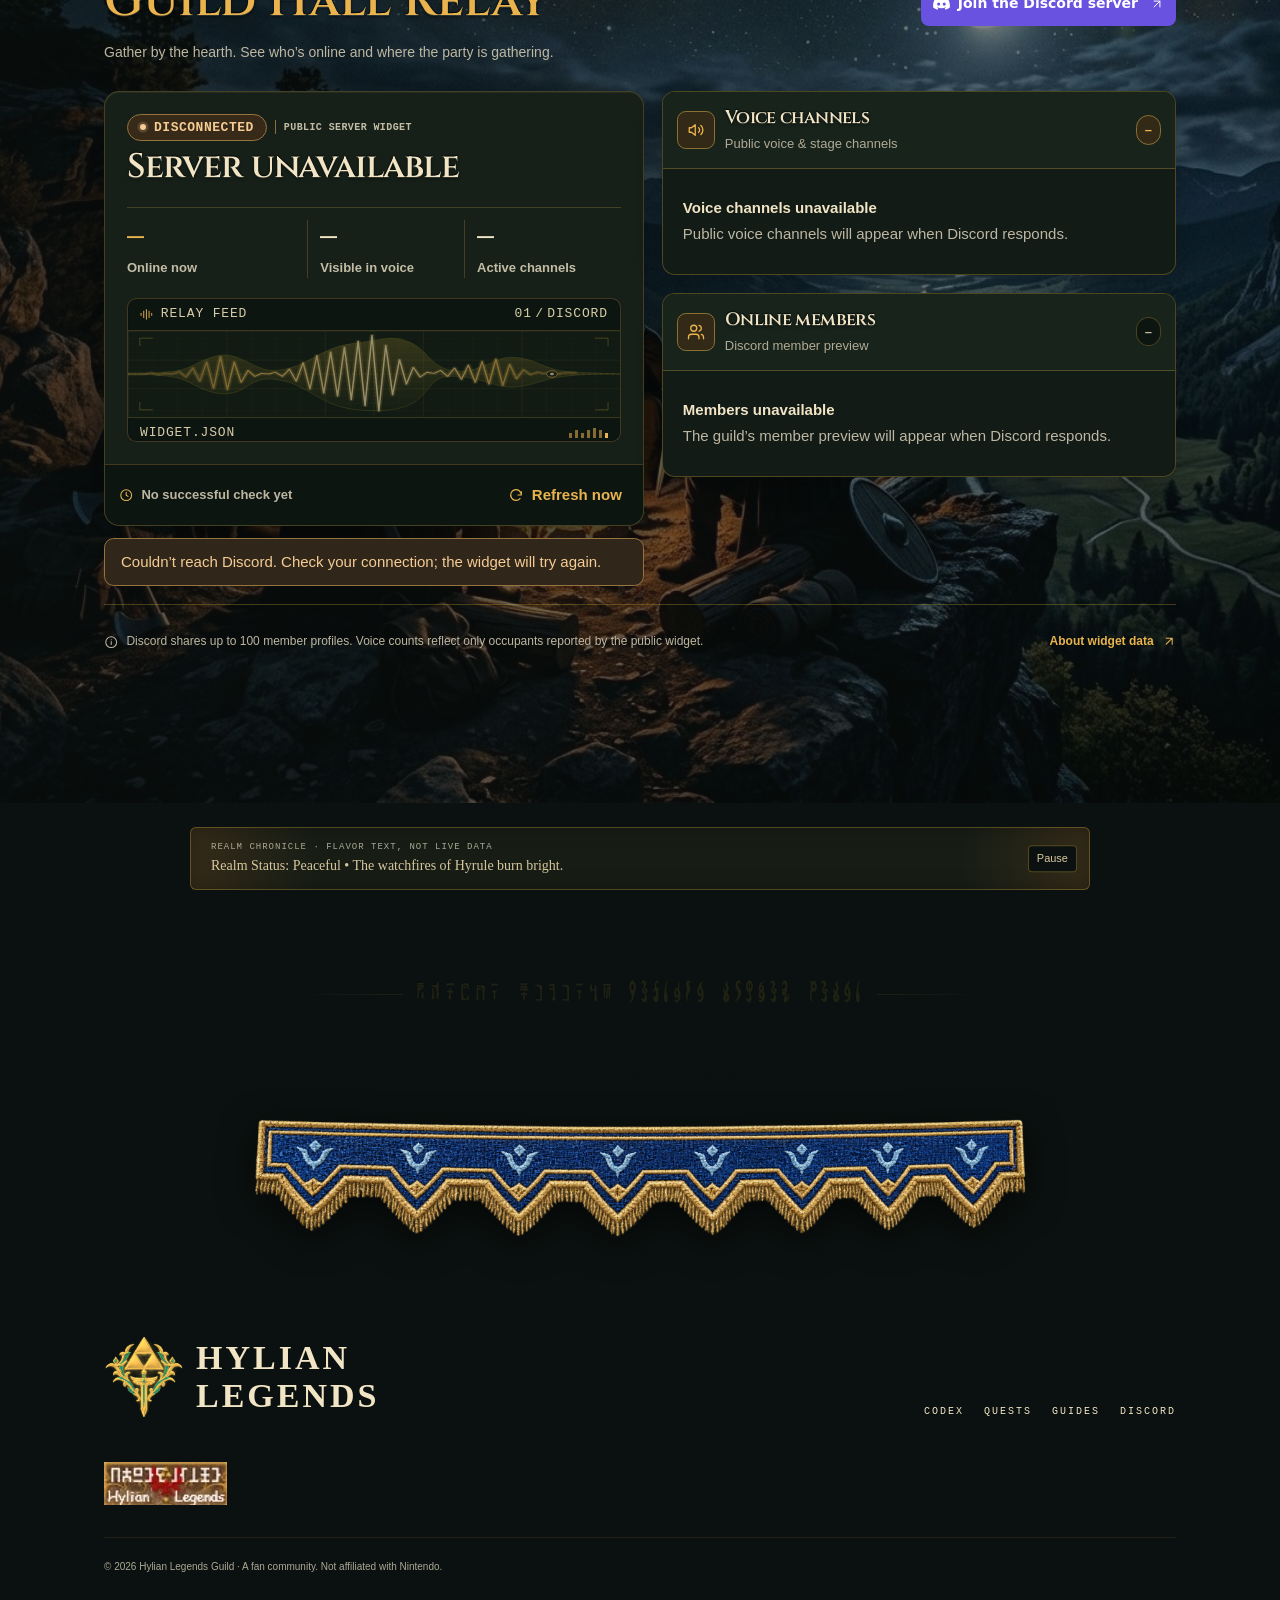
==== commit 8e7a4590: "Improve Spiritual Stone translucency and Codex backdrop compositing" ====
--- a/index.html
+++ b/index.html
@@ -60,11 +60,12 @@
 <link rel="stylesheet" href="assets/guild-hall-relay/relay.css?v=1">
 <script type="module" src="assets/guild-hall-relay/app.js?v=1"></script>
 <style id="hylian-spiritual-stones-styles">
+.guild-home #codex>.wrap{isolation:auto}
 #hylian-spiritual-stones{margin-top:40px;padding:16px 0 0;background:transparent;isolation:auto;overflow:visible}
 #hylian-spiritual-stones>h3{margin:0 0 16px;color:var(--gold,#e9b34d);font:26px/1.3 Georgia,serif;text-align:center}
 #hylian-spiritual-stones .stone-showcase-row{display:grid;grid-template-columns:repeat(3,minmax(0,1fr));gap:clamp(24px,4vw,64px);align-items:start;overflow:visible}
 #hylian-spiritual-stones figure{min-width:0;margin:0;padding:28px 8px 20px;text-align:center;overflow:visible}
-#hylian-spiritual-stones img{display:block;width:min(100%,224px);height:224px;margin:0 auto;object-fit:contain;background:transparent;mix-blend-mode:screen;filter:none;border:0;border-radius:0;box-shadow:none;-webkit-mask-image:linear-gradient(90deg,transparent 0%,#000 8%,#000 92%,transparent 100%),linear-gradient(0deg,transparent 0%,#000 8%,#000 92%,transparent 100%);-webkit-mask-composite:source-in;-webkit-mask-repeat:no-repeat;-webkit-mask-size:100% 100%;mask-image:linear-gradient(90deg,transparent 0%,#000 8%,#000 92%,transparent 100%),linear-gradient(0deg,transparent 0%,#000 8%,#000 92%,transparent 100%);mask-composite:intersect;mask-repeat:no-repeat;mask-size:100% 100%}
+#hylian-spiritual-stones img{display:block;width:min(100%,224px);height:224px;margin:0 auto;object-fit:contain;background:transparent;mix-blend-mode:screen;filter:none;border:0;border-radius:0;box-shadow:none;-webkit-mask-image:linear-gradient(90deg,transparent 0%,#000 16%,#000 84%,transparent 100%),linear-gradient(0deg,transparent 0%,#000 16%,#000 84%,transparent 100%);-webkit-mask-composite:source-in;-webkit-mask-repeat:no-repeat;-webkit-mask-size:100% 100%;mask-image:linear-gradient(90deg,transparent 0%,#000 16%,#000 84%,transparent 100%),linear-gradient(0deg,transparent 0%,#000 16%,#000 84%,transparent 100%);mask-composite:intersect;mask-repeat:no-repeat;mask-size:100% 100%}
 #hylian-spiritual-stones figcaption{margin-top:20px;color:var(--cream,#f1e5c5);font:19px/1.4 Georgia,serif}
 #hylian-spiritual-stones figcaption span{display:block;margin-top:6px;color:var(--muted,#aca995);font:10px/1.5 Arial,sans-serif;letter-spacing:.15em;text-transform:uppercase}
 @media(max-width:640px){#hylian-spiritual-stones .stone-showcase-row{grid-template-columns:minmax(0,1fr);gap:24px}}
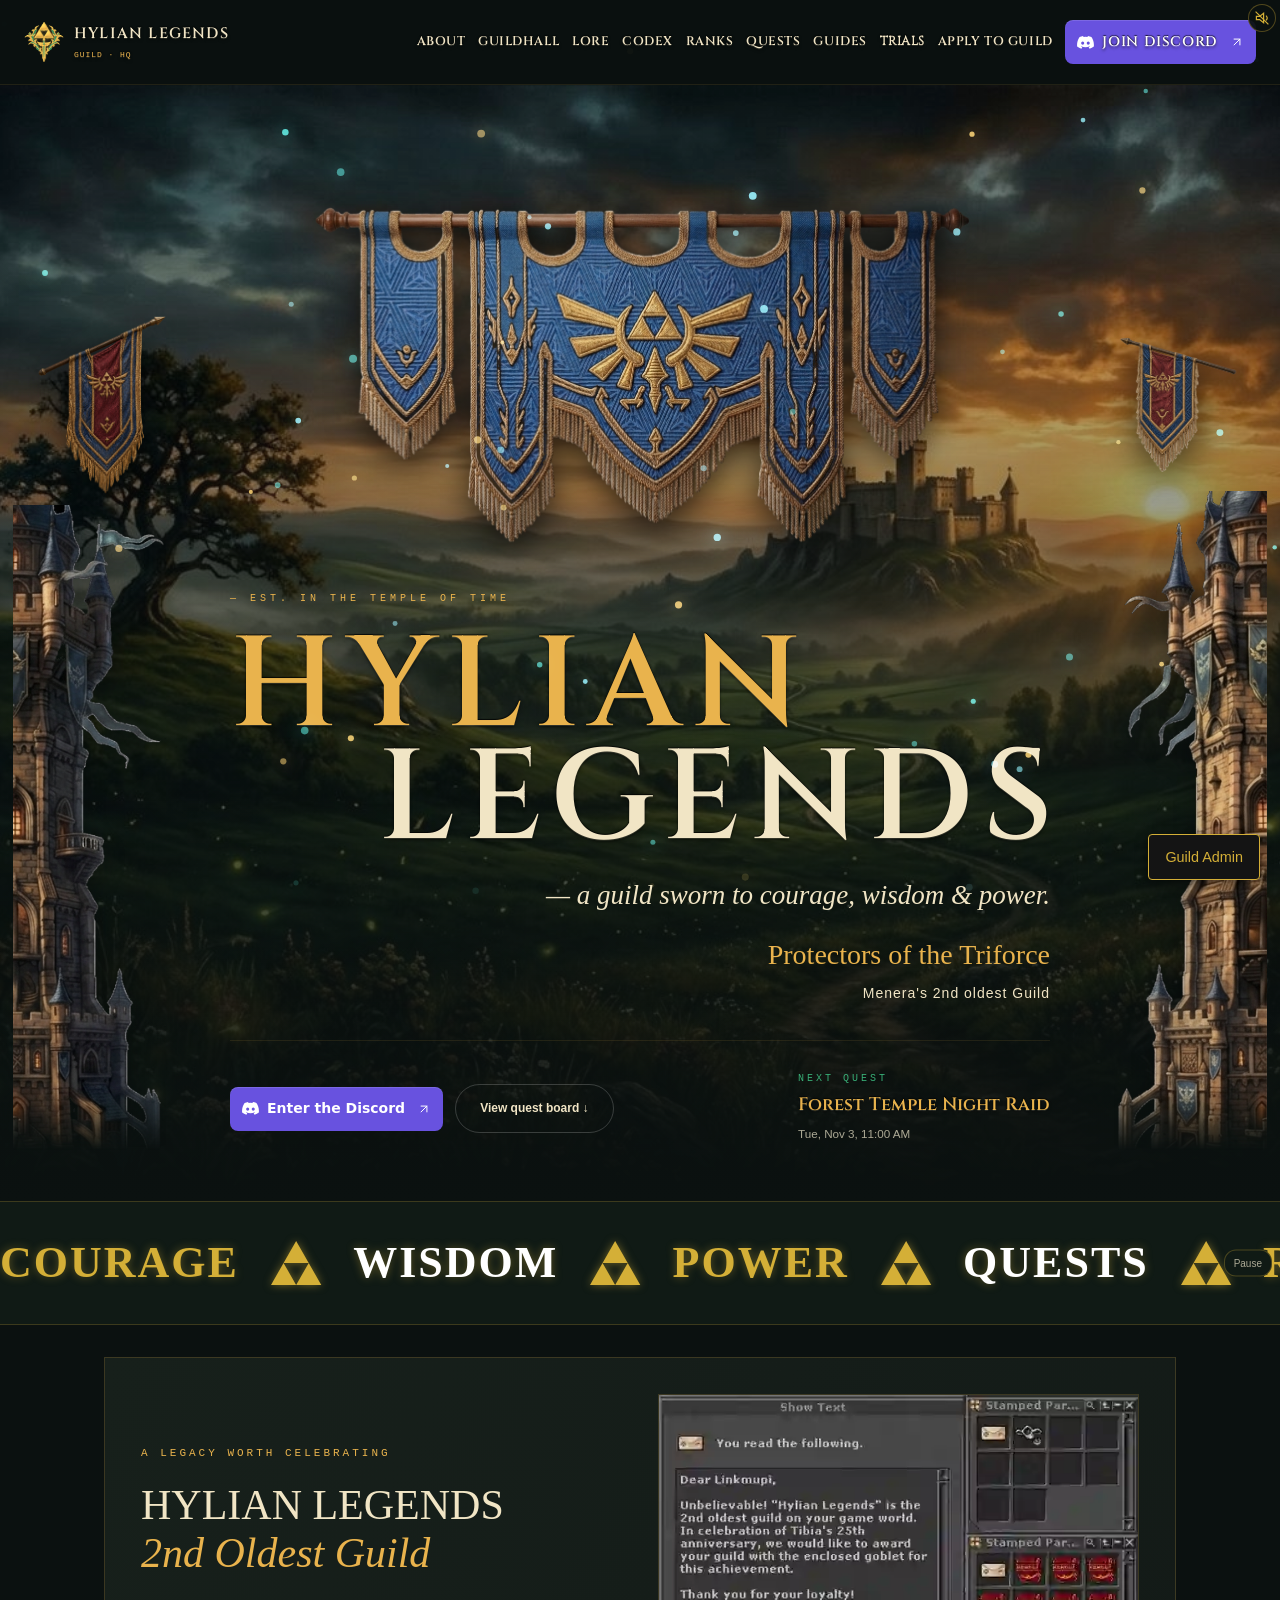
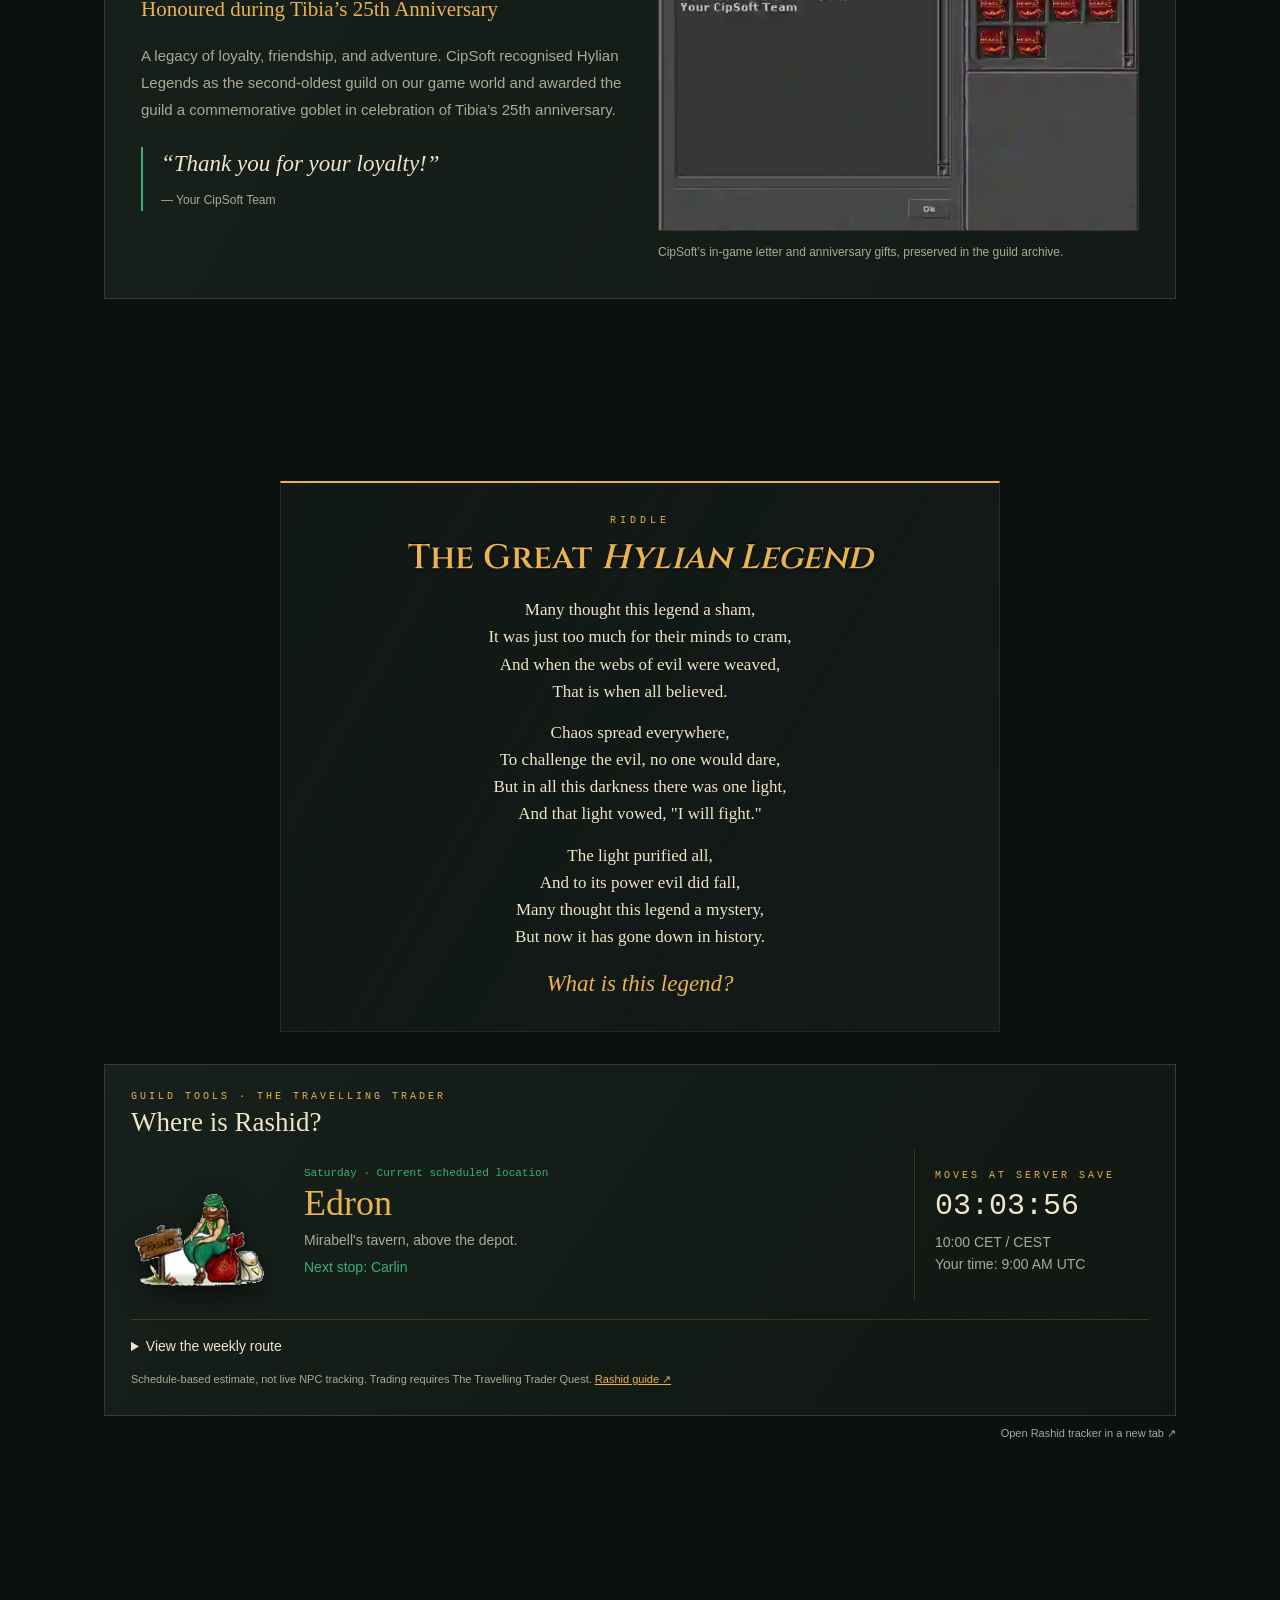
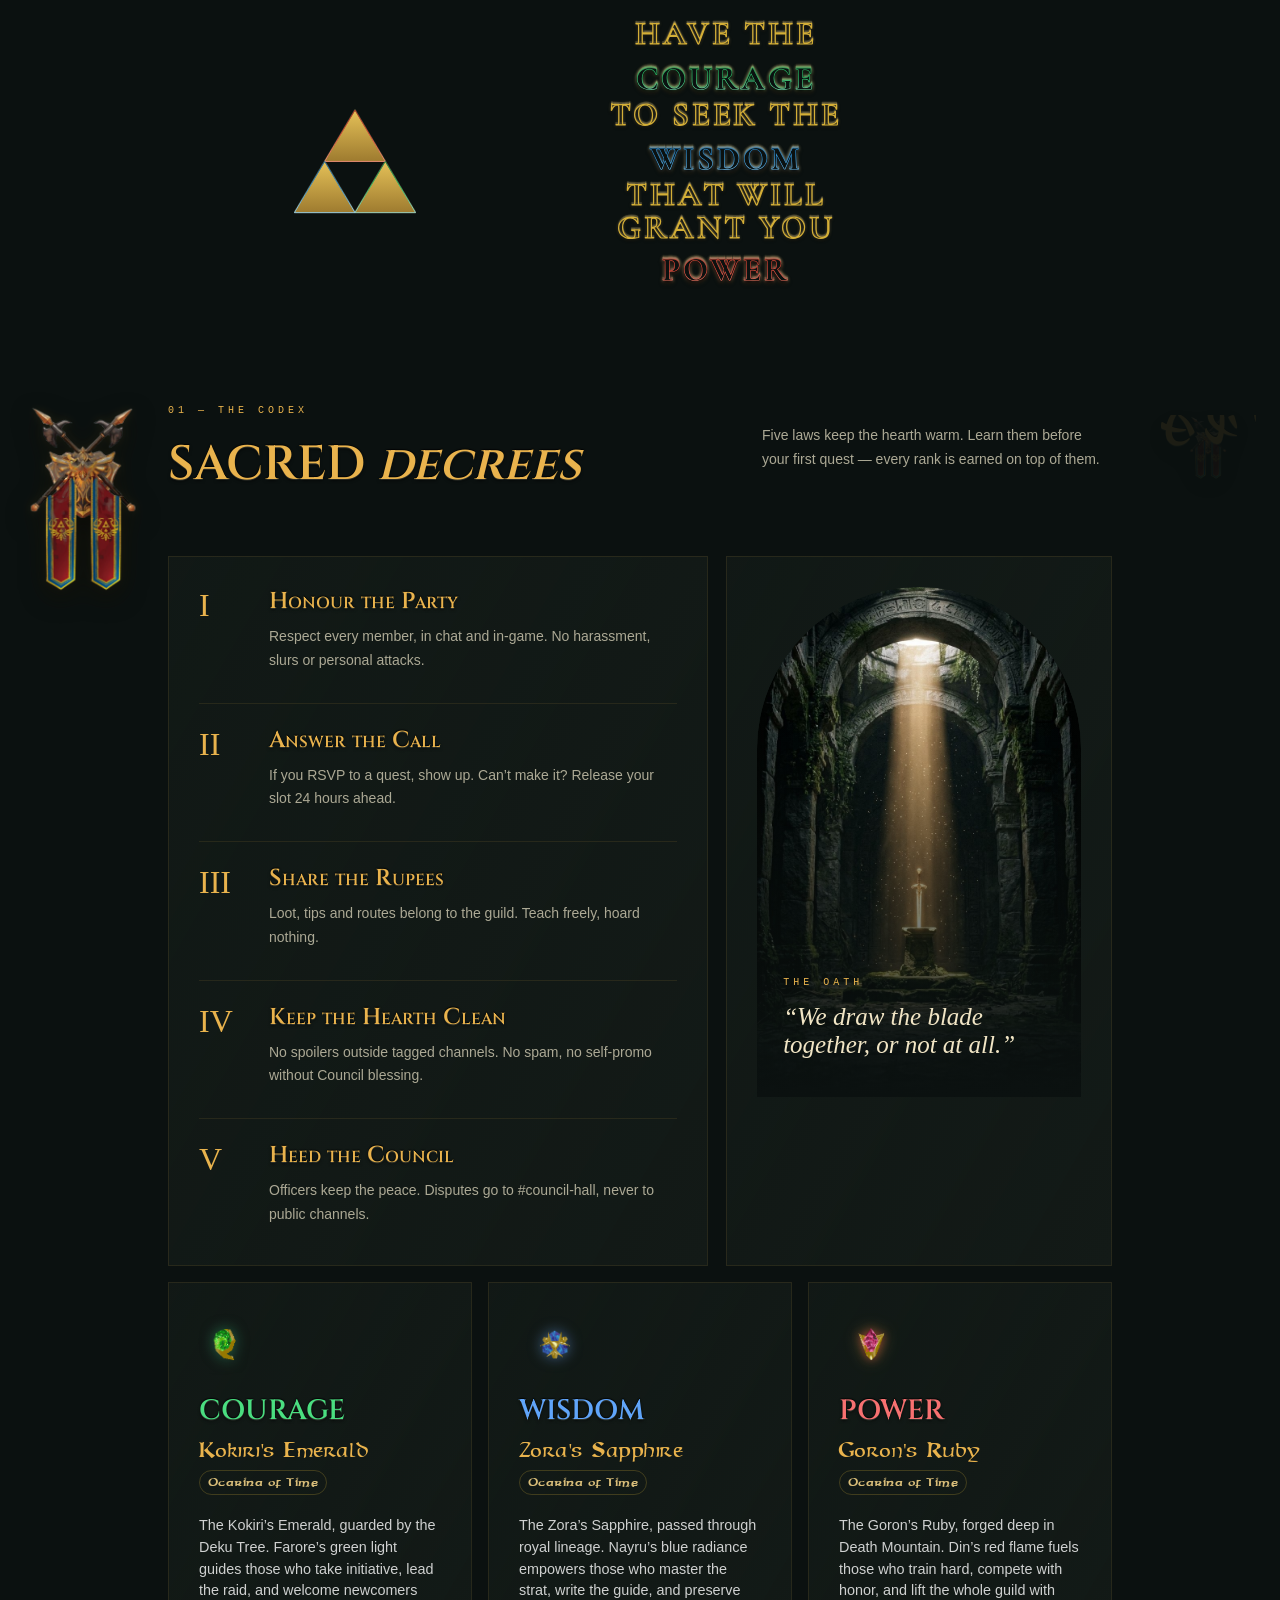
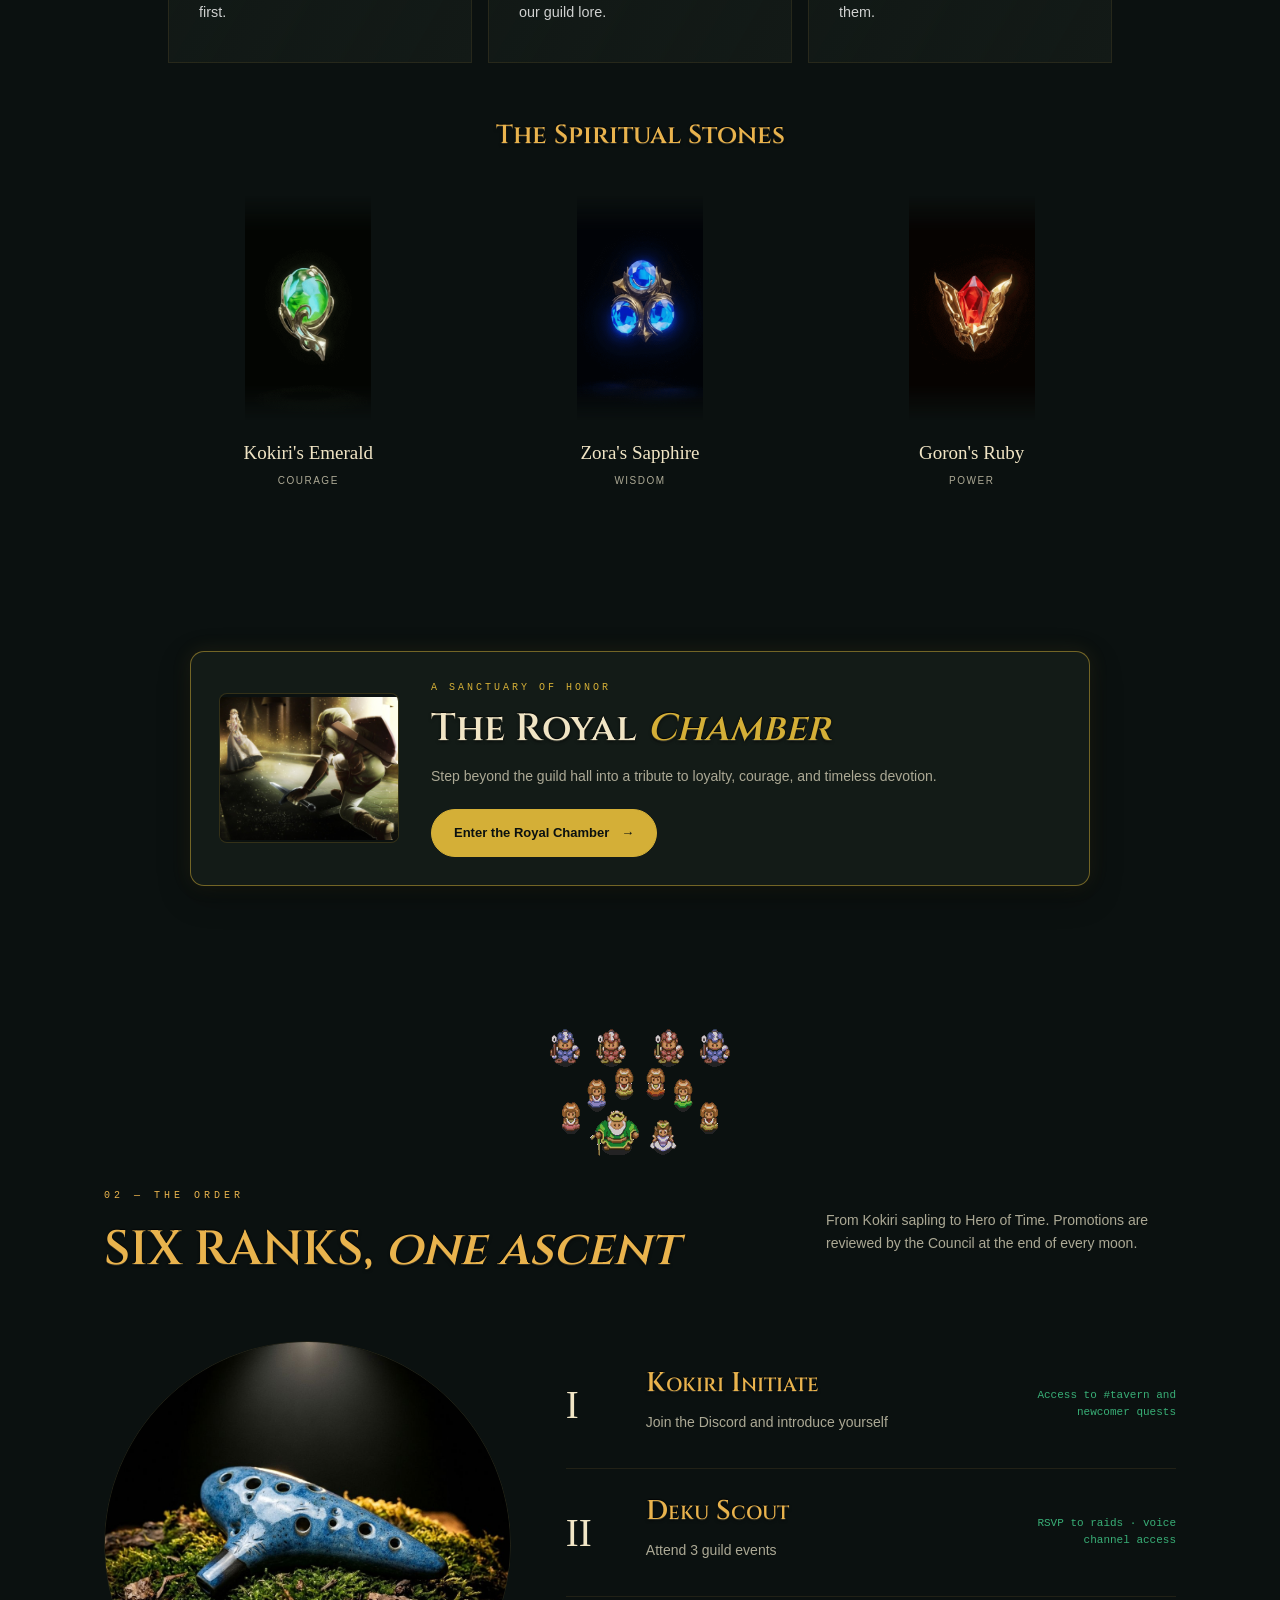
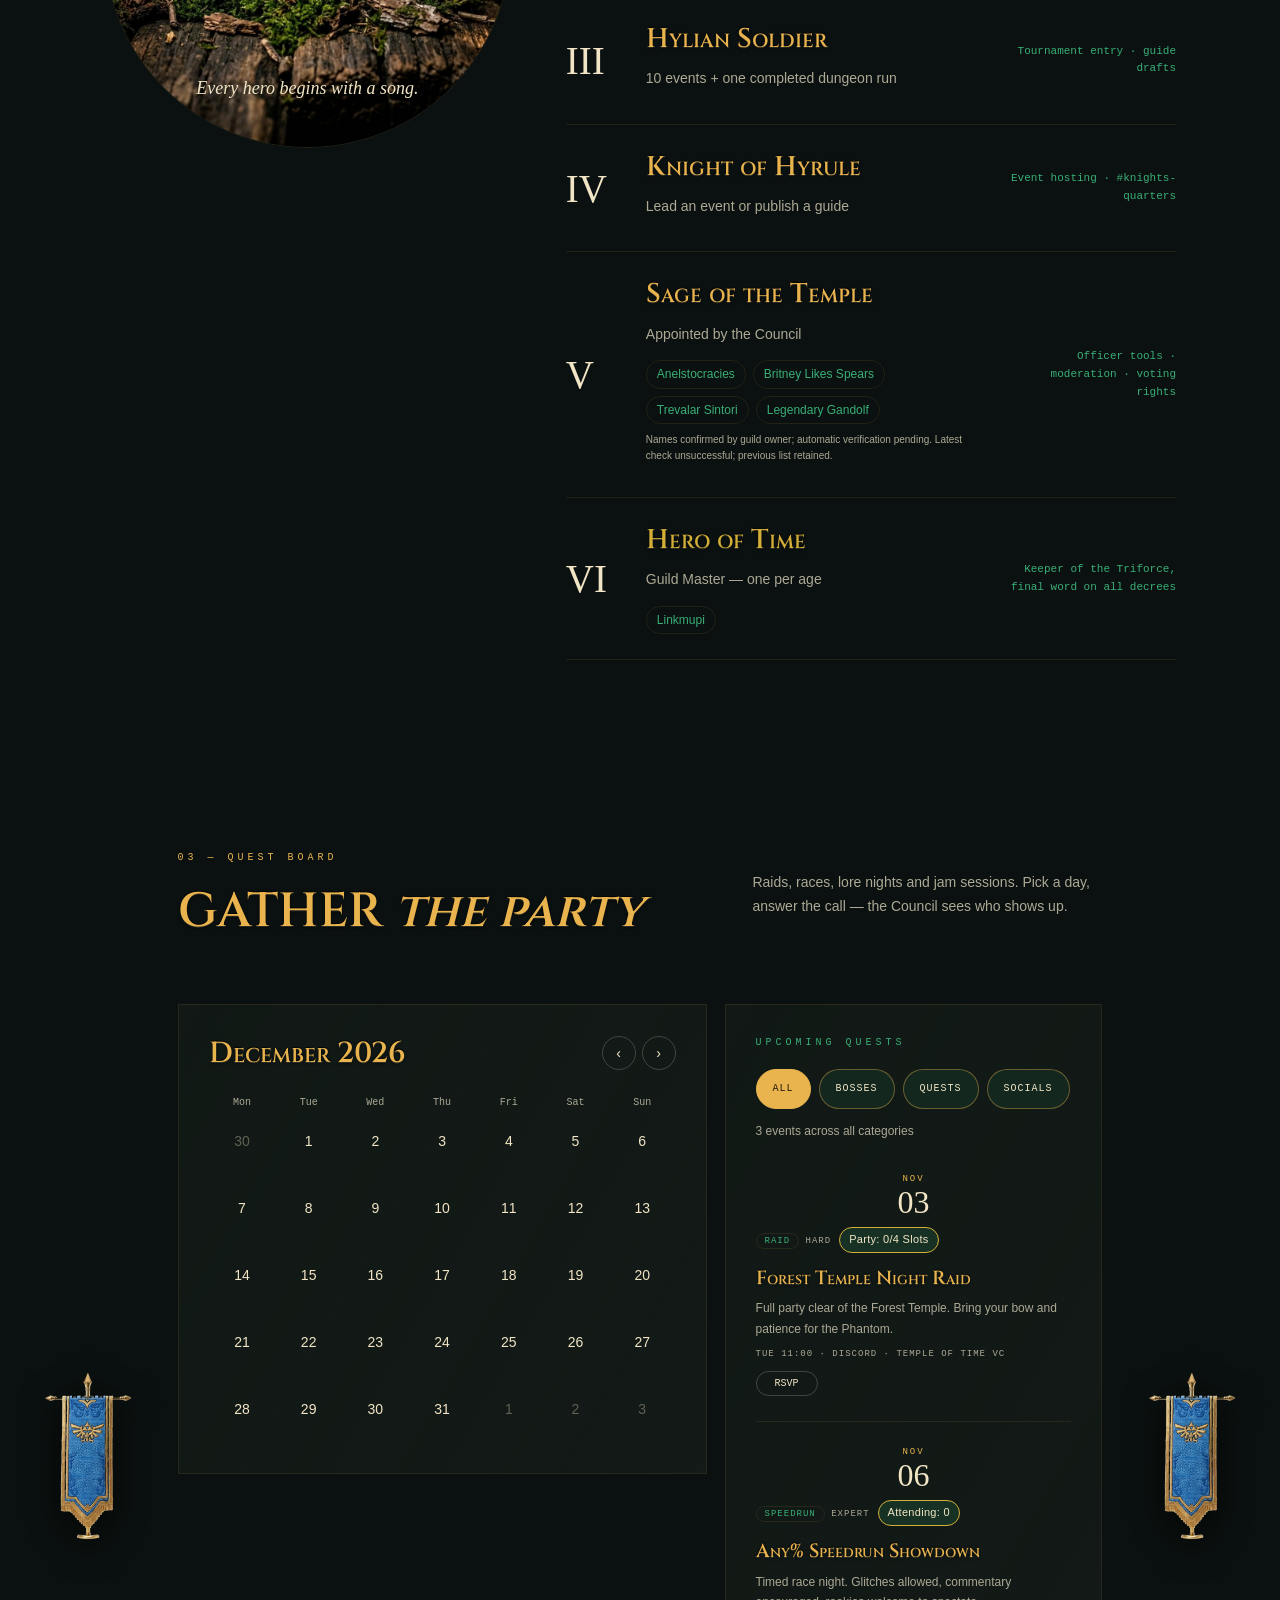
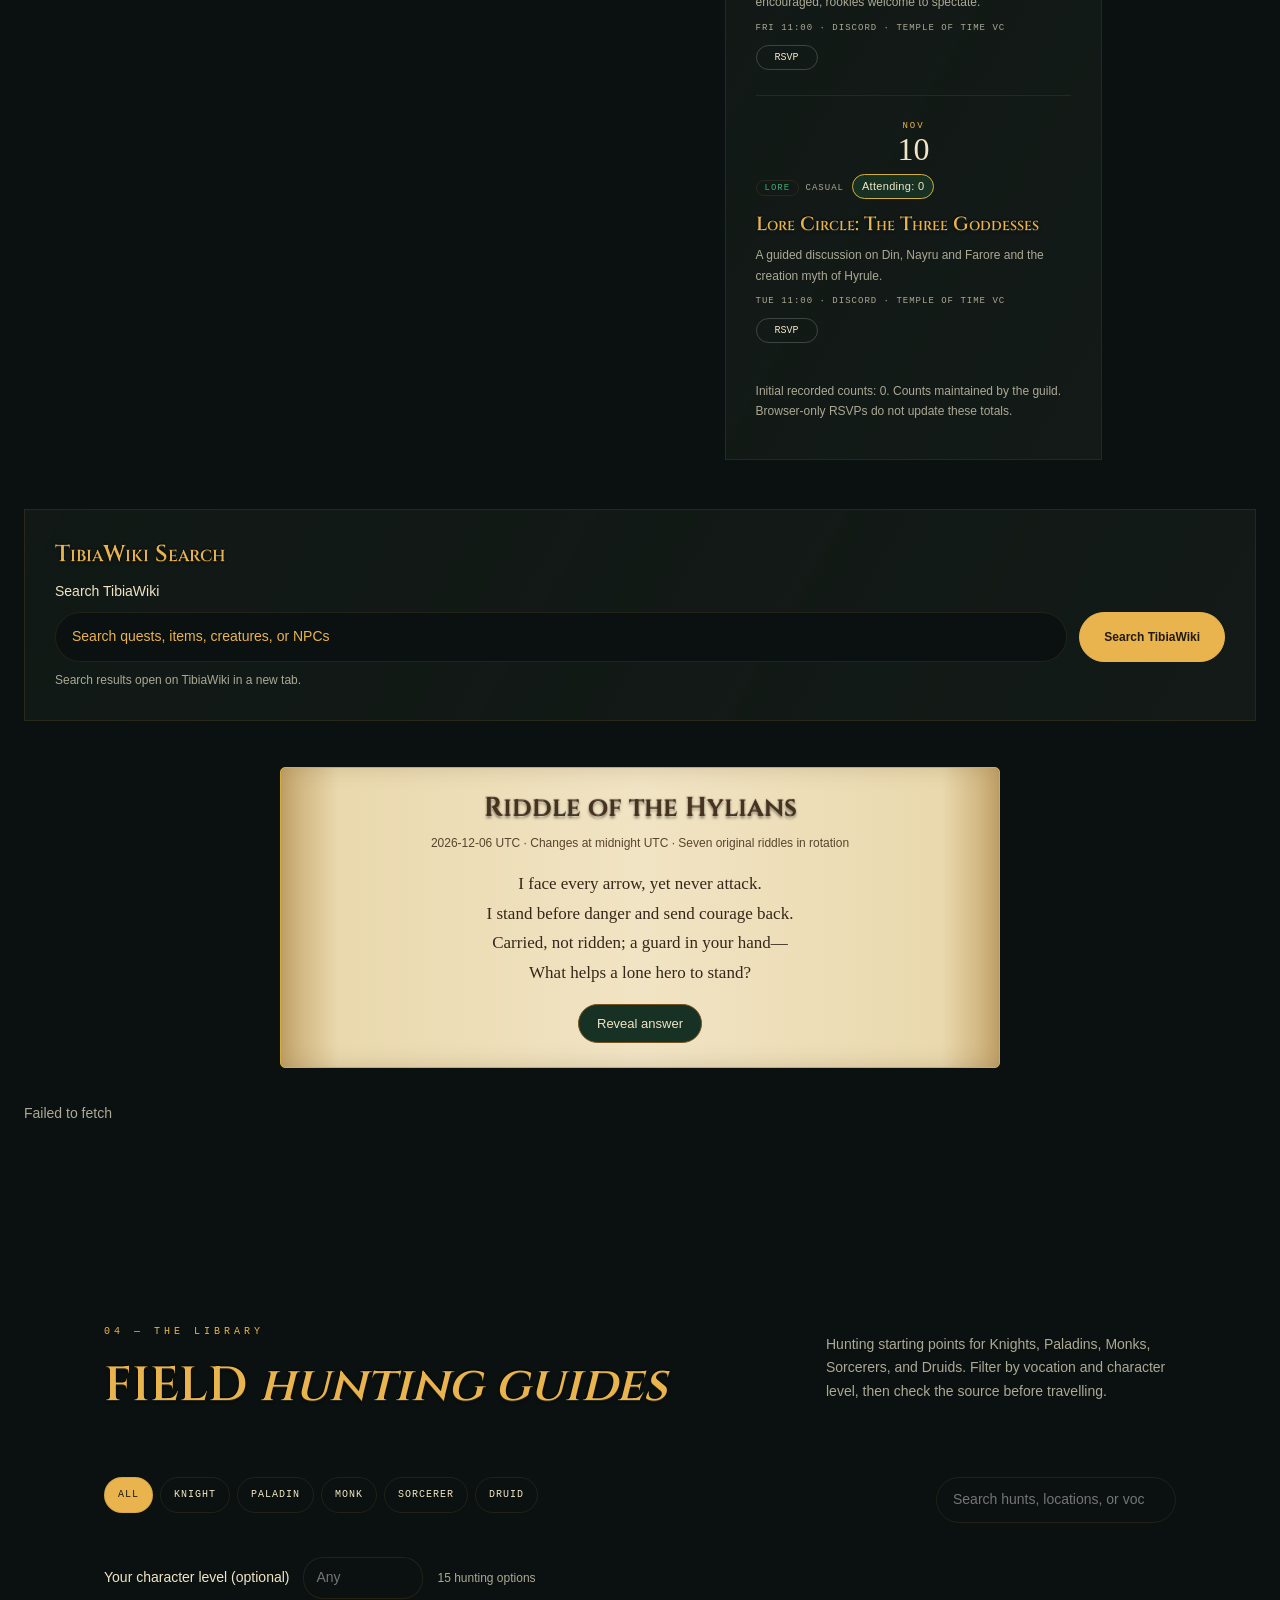
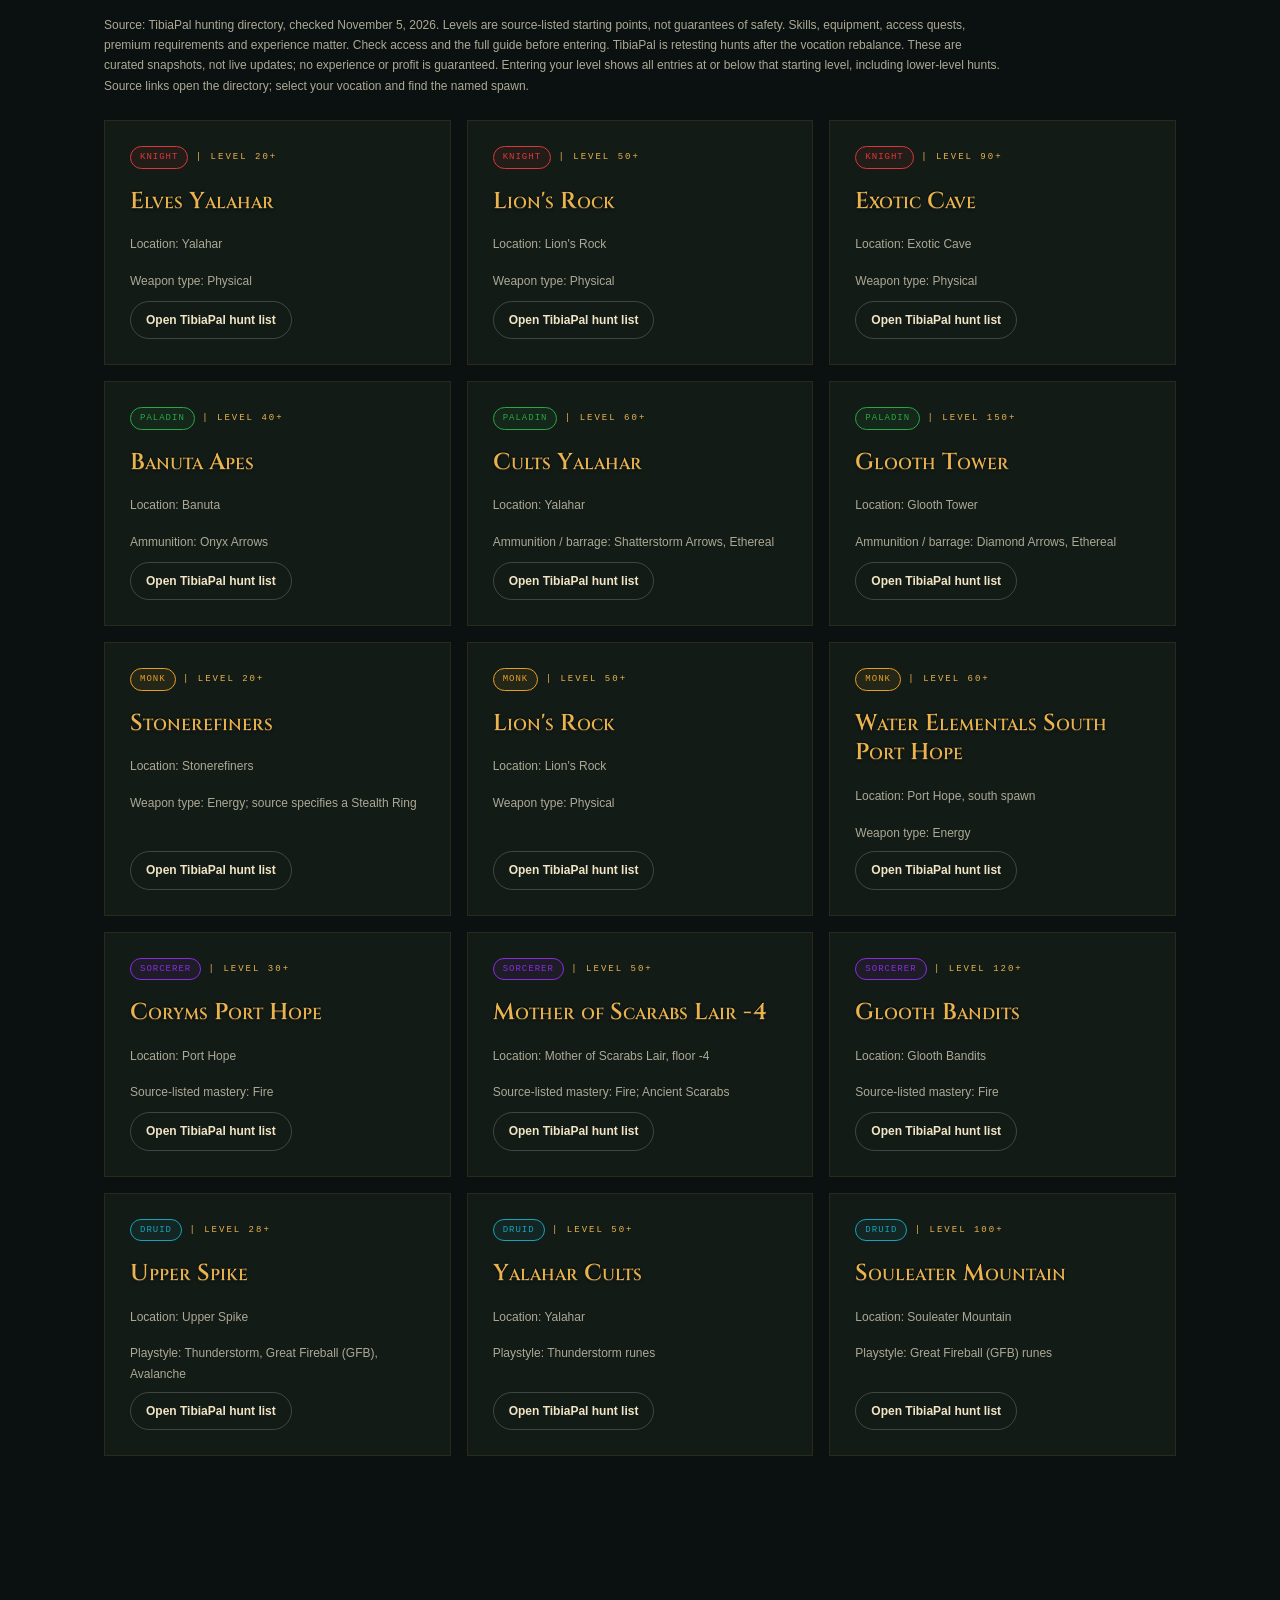
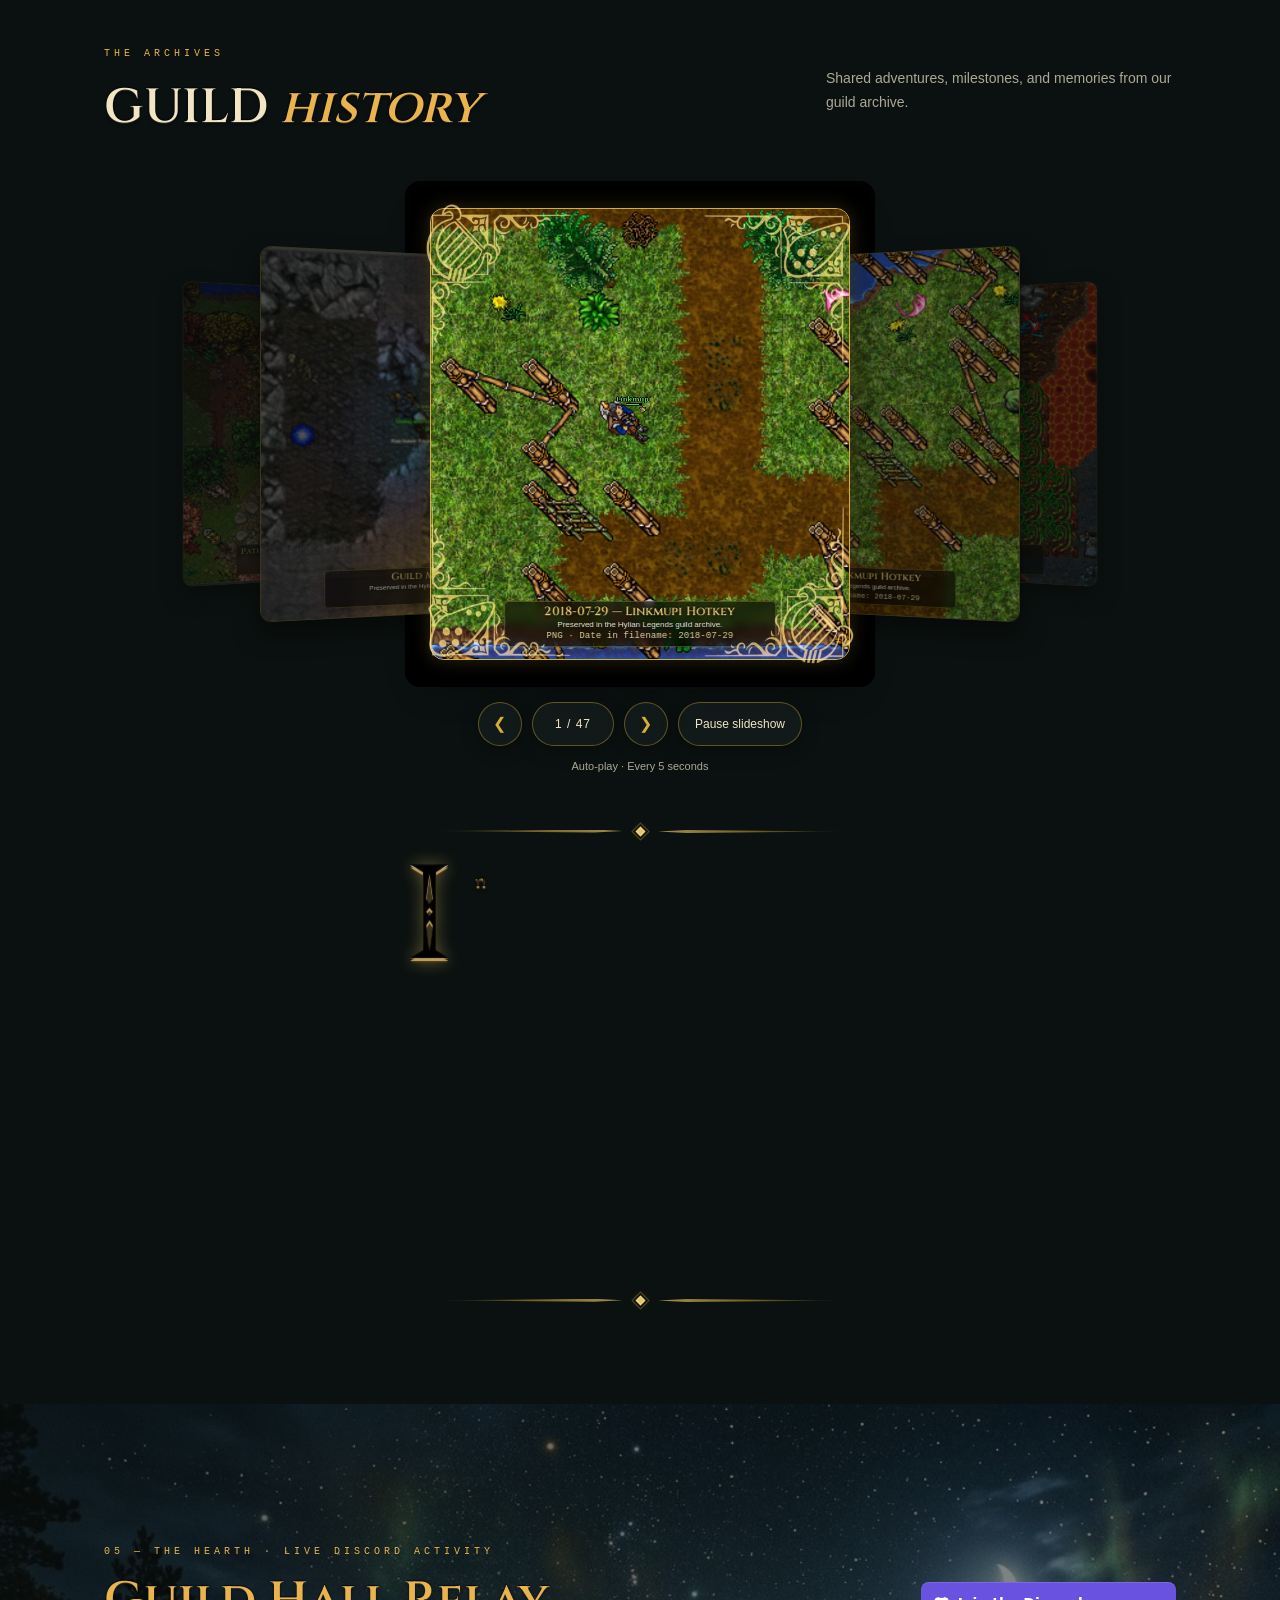
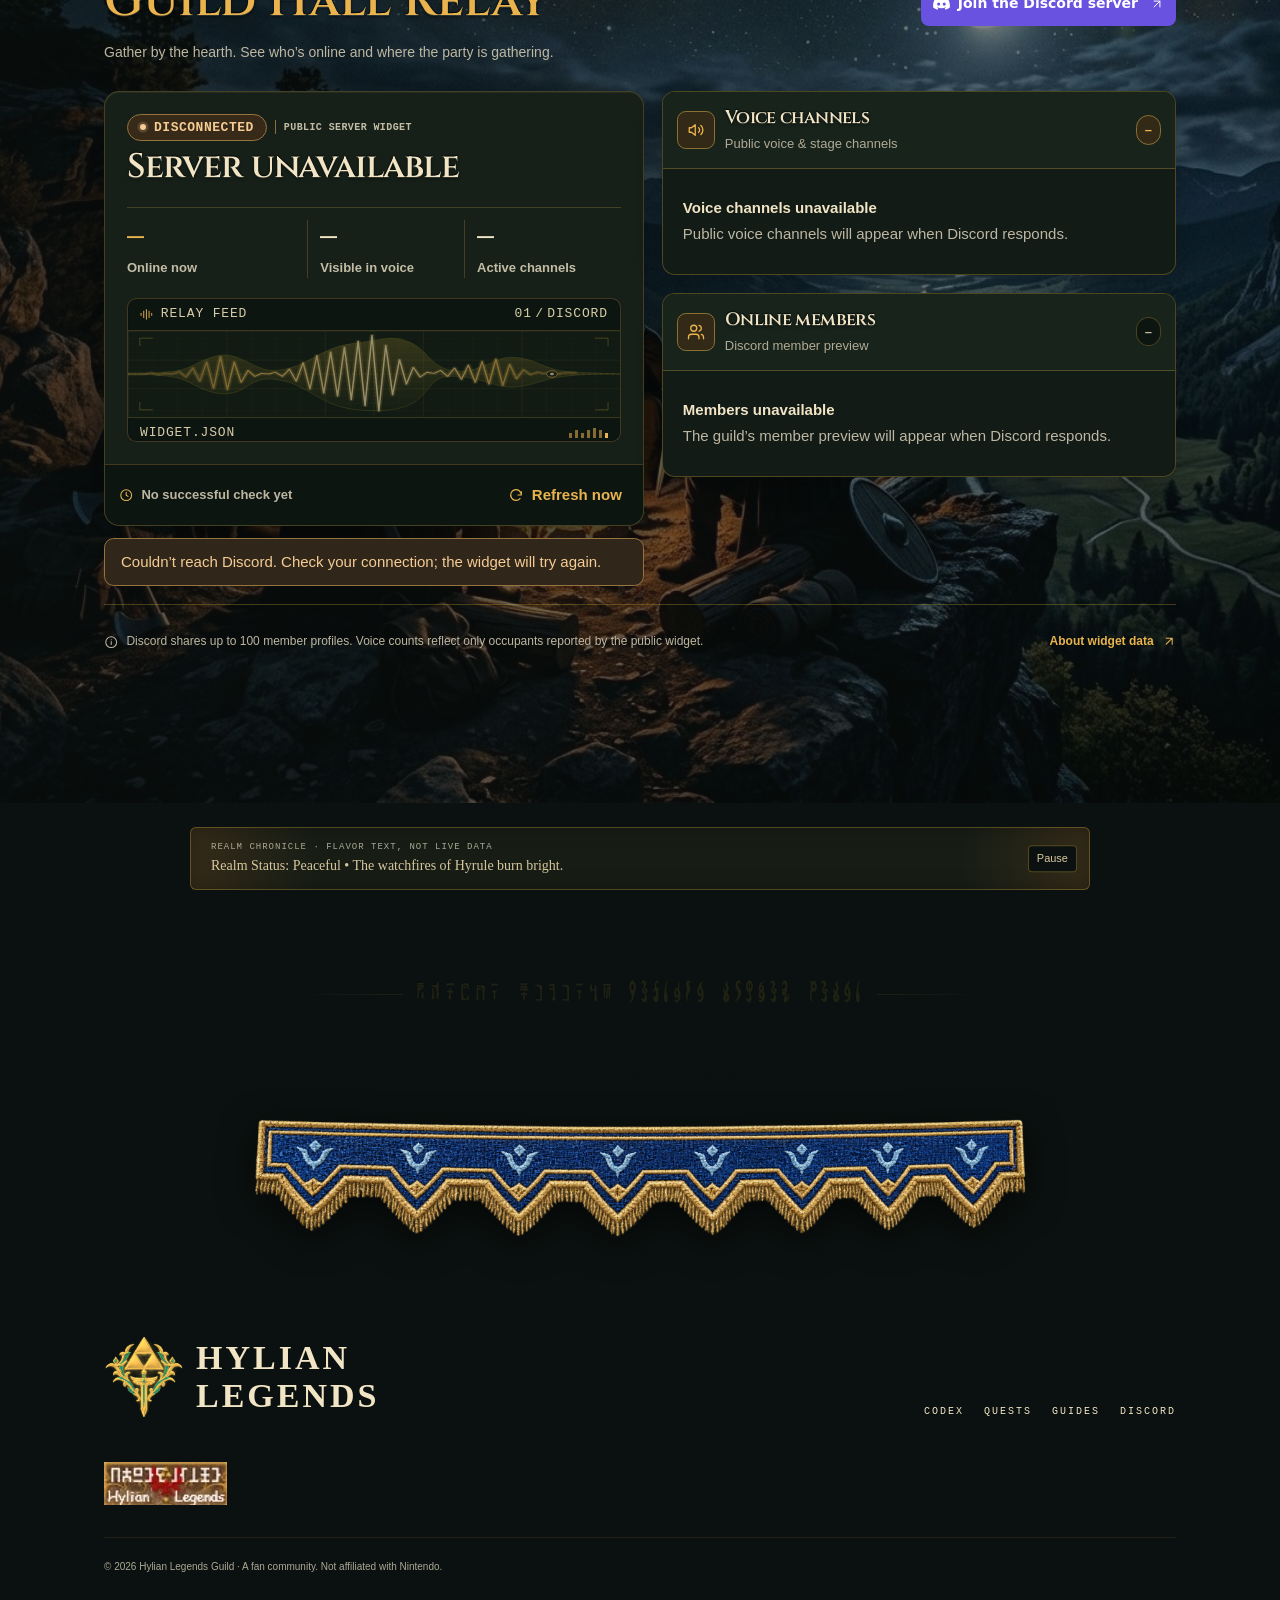
==== commit 9fb3f136: "Frame the homepage hero with left and right castle towers" ====
--- a/index.html
+++ b/index.html
@@ -70,6 +70,15 @@
 #hylian-spiritual-stones figcaption span{display:block;margin-top:6px;color:var(--muted,#aca995);font:10px/1.5 Arial,sans-serif;letter-spacing:.15em;text-transform:uppercase}
 @media(max-width:640px){#hylian-spiritual-stones .stone-showcase-row{grid-template-columns:minmax(0,1fr);gap:24px}}
 </style>
+<style id="hylian-hero-tower-styles">
+.guild-home #home.hero{isolation:isolate}
+.guild-home #home.hero>.hero-castle-towers{position:absolute;inset:0;z-index:0;display:none;overflow:hidden;pointer-events:none;user-select:none}
+.guild-home #home.hero>.wrap{position:relative;z-index:1}
+.guild-home #home.hero>.hero-castle-towers>.hero-castle-tower{position:absolute;bottom:clamp(20px,4vw,56px);display:block;width:clamp(110px,12vw,210px);height:auto;max-width:none;max-height:72%;margin:0;padding:0;border:0;border-radius:0;background:transparent;object-fit:contain;opacity:.94;filter:drop-shadow(0 8px 12px rgba(0,0,0,.28));-webkit-mask-image:linear-gradient(to top,transparent 0%,#000 10%,#000 100%);mask-image:linear-gradient(to top,transparent 0%,#000 10%,#000 100%);pointer-events:none;user-select:none}
+.guild-home #home.hero>.hero-castle-towers>.hero-castle-tower-left{left:clamp(6px,1vw,20px);object-position:left bottom}
+.guild-home #home.hero>.hero-castle-towers>.hero-castle-tower-right{right:clamp(6px,1vw,20px);object-position:right bottom}
+@media(min-width:1200px){.guild-home #home.hero>.hero-castle-towers{display:block}}
+</style>
 </head><body class="guild-home">
 <header><div class="wrap nav"><a class="brand" href="#home"><img class="brand-logo" src="assets/logo.png" alt="" width="48" height="48"><span>HYLIAN LEGENDS<small>GUILD · HQ</small></span></a><nav aria-label="Main navigation"><a id="about-link" href="about.html">About</a><a id="guildhall-link" href="guildhall.html">Guildhall</a><a id="lore-link" href="lore.html">Lore</a><a href="#codex">Codex</a><a href="#ranks">Ranks</a><a href="#quests">Quests</a><a href="#guides">Guides</a><a class="trials-nav-link" href="trials.html">TRIALS</a><a id="apply-to-guild" href="https://www.tibia.com/community/?subtopic=guilds&amp;page=view&amp;GuildName=Hylian+Legends&amp;character=Linkmupi&amp;action=characters">Apply to guild</a><a href="https://discord.gg/B7ax89XtBp"
   rel="noopener noreferrer"
@@ -78,7 +87,7 @@
   <span>Join Discord</span>
   <svg width="14" height="14" style="flex:none;margin-left:4px" fill="none" stroke="currentColor" stroke-width="1.7" stroke-linecap="round" stroke-linejoin="round" viewBox="0 0 24 24" aria-hidden="true"><path d="M7 17 17 7M7 7h10v10"></path></svg>
 </a></nav></div></header>
-<main><section class="hero" id="home"><div class="wrap"><img class="royal-tapestry" src="assets/royal-tapestry.png" alt="Hylian Legends Royal Tapestry"><div class="micro">— Est. in the Temple of Time</div><h1>HYLIAN<span>LEGENDS</span></h1><div class="tagline">— a guild sworn to courage, wisdom &amp; power.</div><div style="text-align:right;margin:-16px 0 34px"><p style="color:var(--gold);font:clamp(20px,3vw,28px)/1.4 Georgia,serif;margin:0 0 8px">Protectors of the Triforce</p><p style="color:var(--cream);font-size:14px;letter-spacing:1px;margin:0">Menera's 2nd oldest Guild</p></div><div class="hero-bottom"><div class="actions"><a href="https://discord.gg/B7ax89XtBp"
+<main><section class="hero" id="home"><div class="hero-castle-towers" aria-hidden="true"><img class="hero-castle-tower hero-castle-tower-left" src="assets/left-tower.png" alt="" aria-hidden="true" draggable="false" decoding="async"><img class="hero-castle-tower hero-castle-tower-right" src="assets/right-tower.png" alt="" aria-hidden="true" draggable="false" decoding="async"></div><div class="wrap"><img class="royal-tapestry" src="assets/royal-tapestry.png" alt="Hylian Legends Royal Tapestry"><div class="micro">— Est. in the Temple of Time</div><h1>HYLIAN<span>LEGENDS</span></h1><div class="tagline">— a guild sworn to courage, wisdom &amp; power.</div><div style="text-align:right;margin:-16px 0 34px"><p style="color:var(--gold);font:clamp(20px,3vw,28px)/1.4 Georgia,serif;margin:0 0 8px">Protectors of the Triforce</p><p style="color:var(--cream);font-size:14px;letter-spacing:1px;margin:0">Menera's 2nd oldest Guild</p></div><div class="hero-bottom"><div class="actions"><a href="https://discord.gg/B7ax89XtBp"
   rel="noopener noreferrer"
   style="display:inline-flex;align-items:center;gap:8px;max-width:100%;min-height:44px;padding:8px 12px;box-sizing:border-box;border-radius:8px;background:#6852df;color:#fff;font:650 14px/1.2 system-ui,sans-serif;text-decoration:none;text-align:left;box-shadow:inset 0 1px 0 #ffffff21">
   <svg width="17" height="17" style="flex:none" viewBox="0 0 24 24" aria-hidden="true"><path fill="currentColor" d="M20.32 4.37a19.8 19.8 0 0 0-4.89-1.52c-.21.38-.46.89-.63 1.29a18.2 18.2 0 0 0-5.59 0c-.17-.4-.42-.91-.64-1.29a19.7 19.7 0 0 0-4.89 1.52C.59 8.93-.25 13.37.17 17.74a19.9 19.9 0 0 0 6 3.04c.48-.65.91-1.34 1.28-2.06-.7-.26-1.37-.58-2.01-.96l.49-.38c3.88 1.8 8.27 1.8 12.11 0l.49.38c-.64.38-1.32.7-2.01.96.37.72.8 1.41 1.28 2.06a19.8 19.8 0 0 0 6-3.04c.49-5.06-.83-9.45-3.48-13.37ZM8.02 15.25c-1.17 0-2.12-1.07-2.12-2.38 0-1.3.93-2.38 2.12-2.38s2.15 1.09 2.13 2.38c0 1.31-.94 2.38-2.13 2.38Zm7.86 0c-1.17 0-2.12-1.07-2.12-2.38 0-1.3.93-2.38 2.12-2.38s2.15 1.09 2.13 2.38c0 1.31-.94 2.38-2.13 2.38Z"></path></svg>
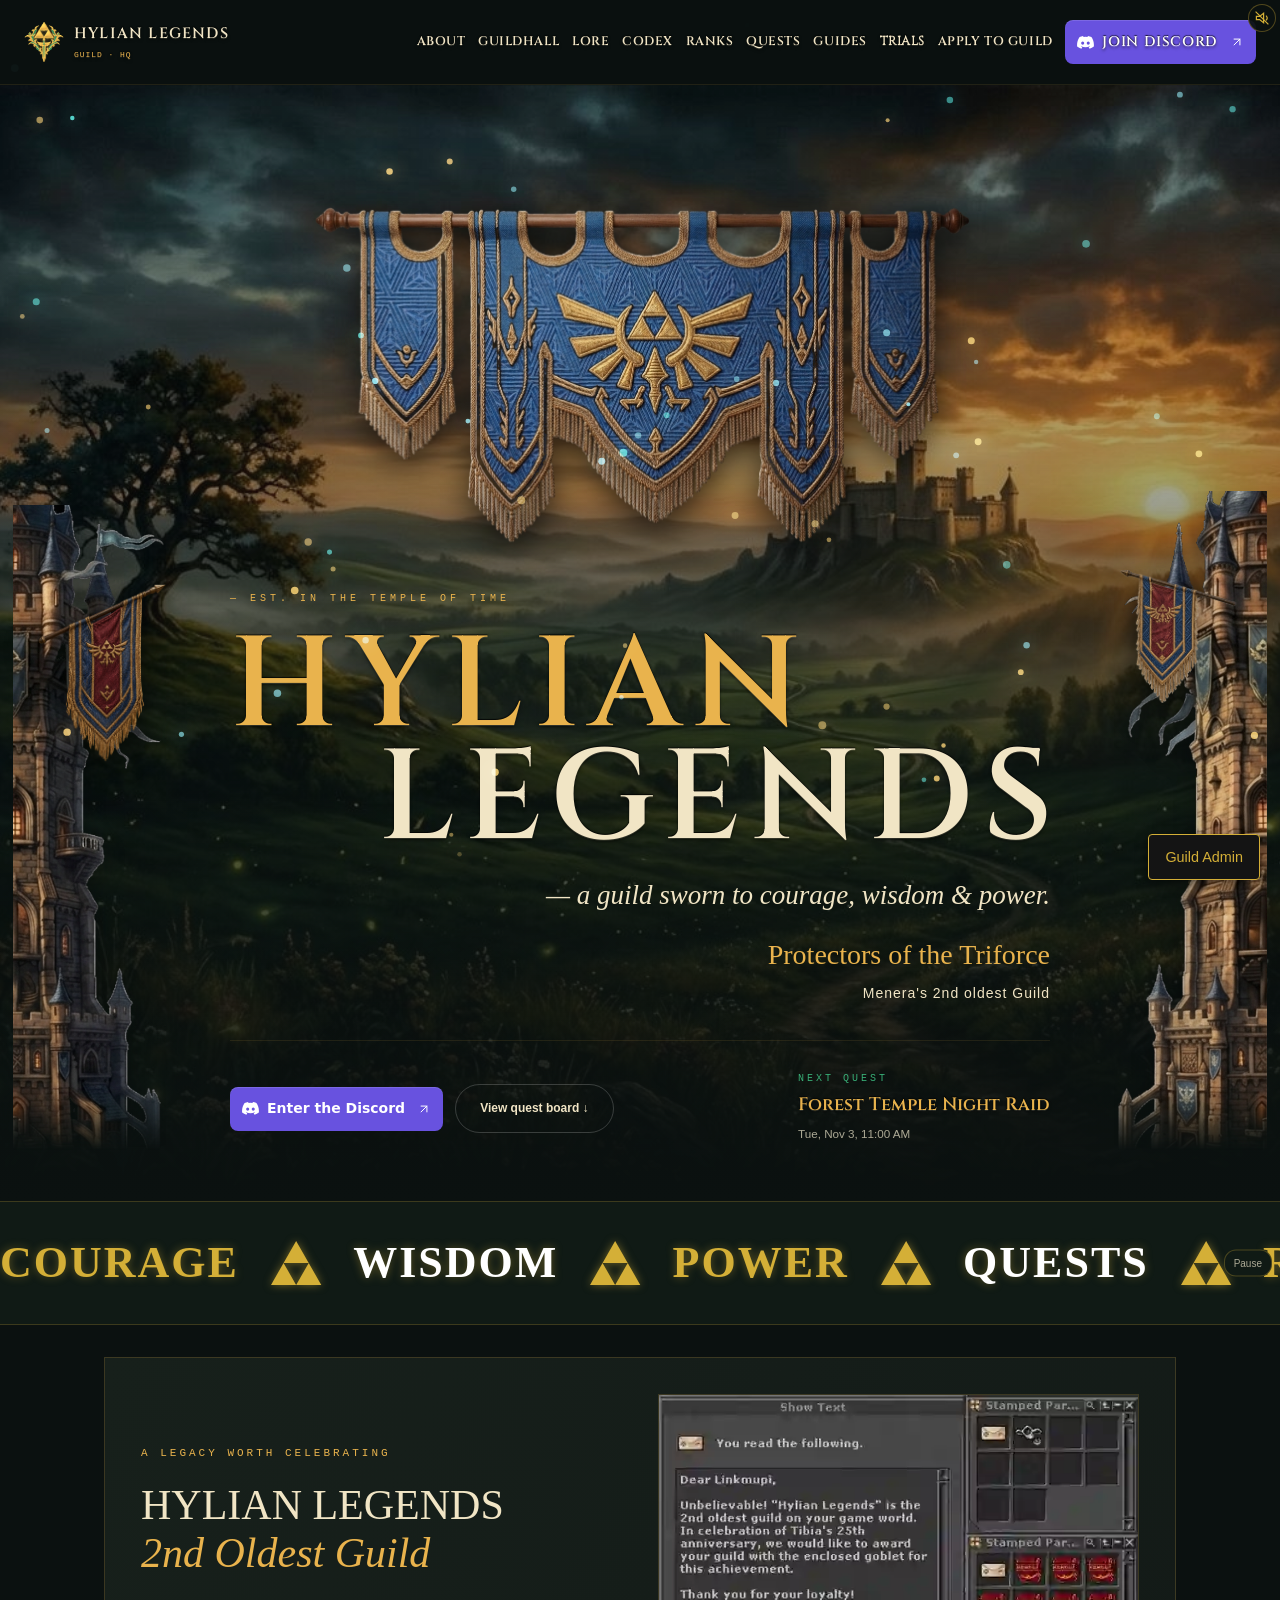
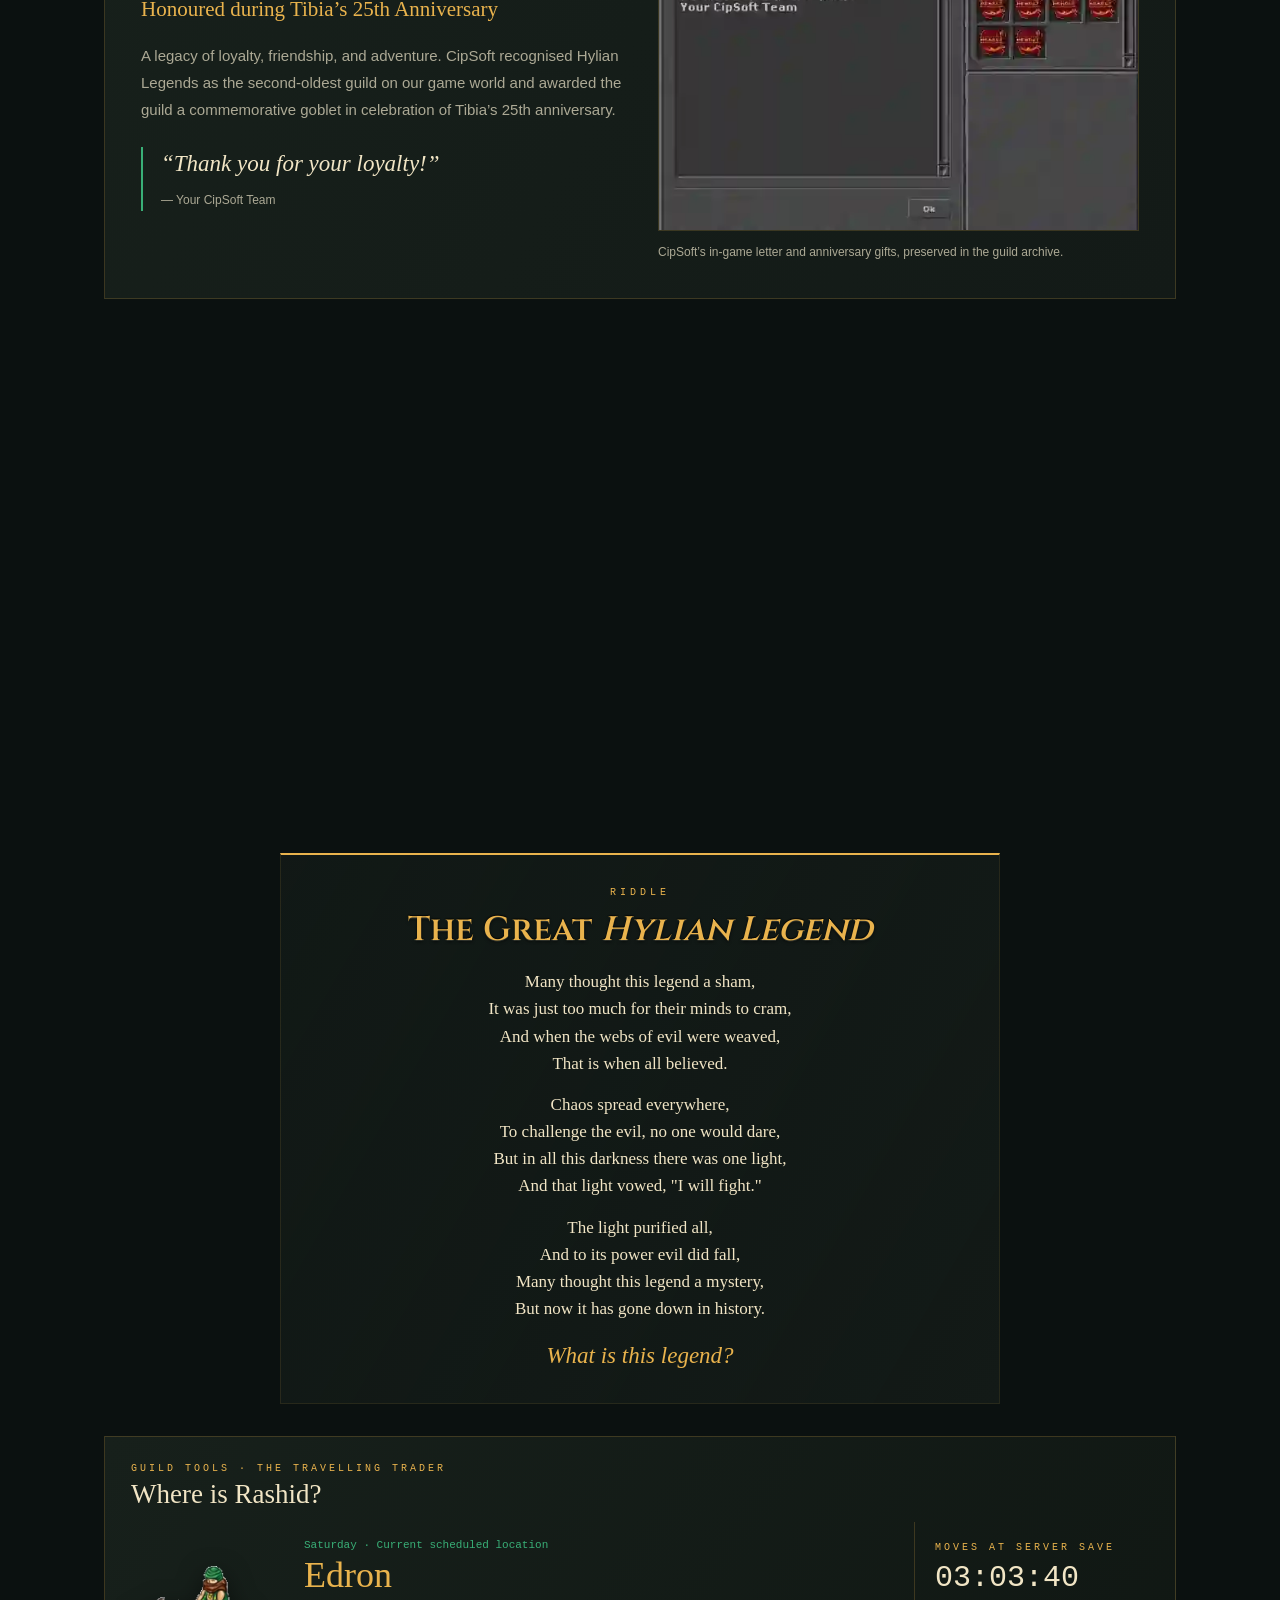
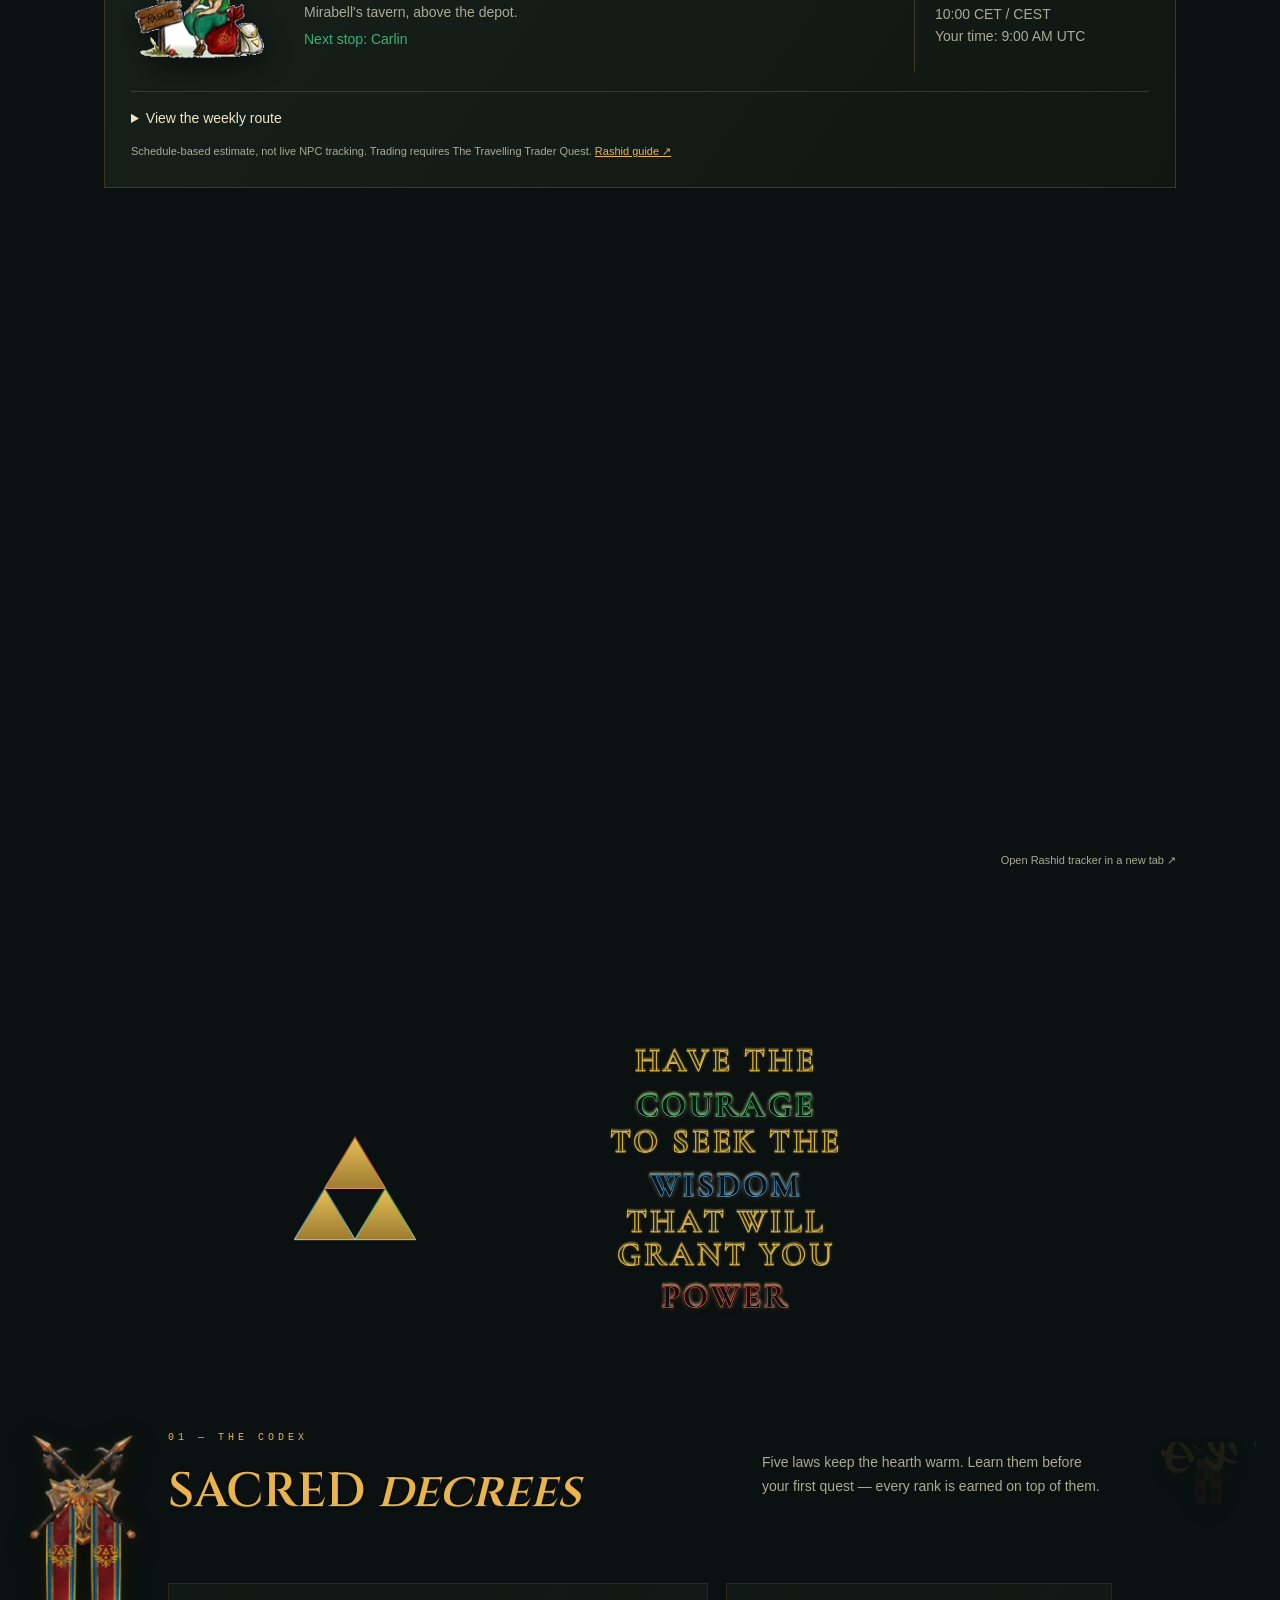
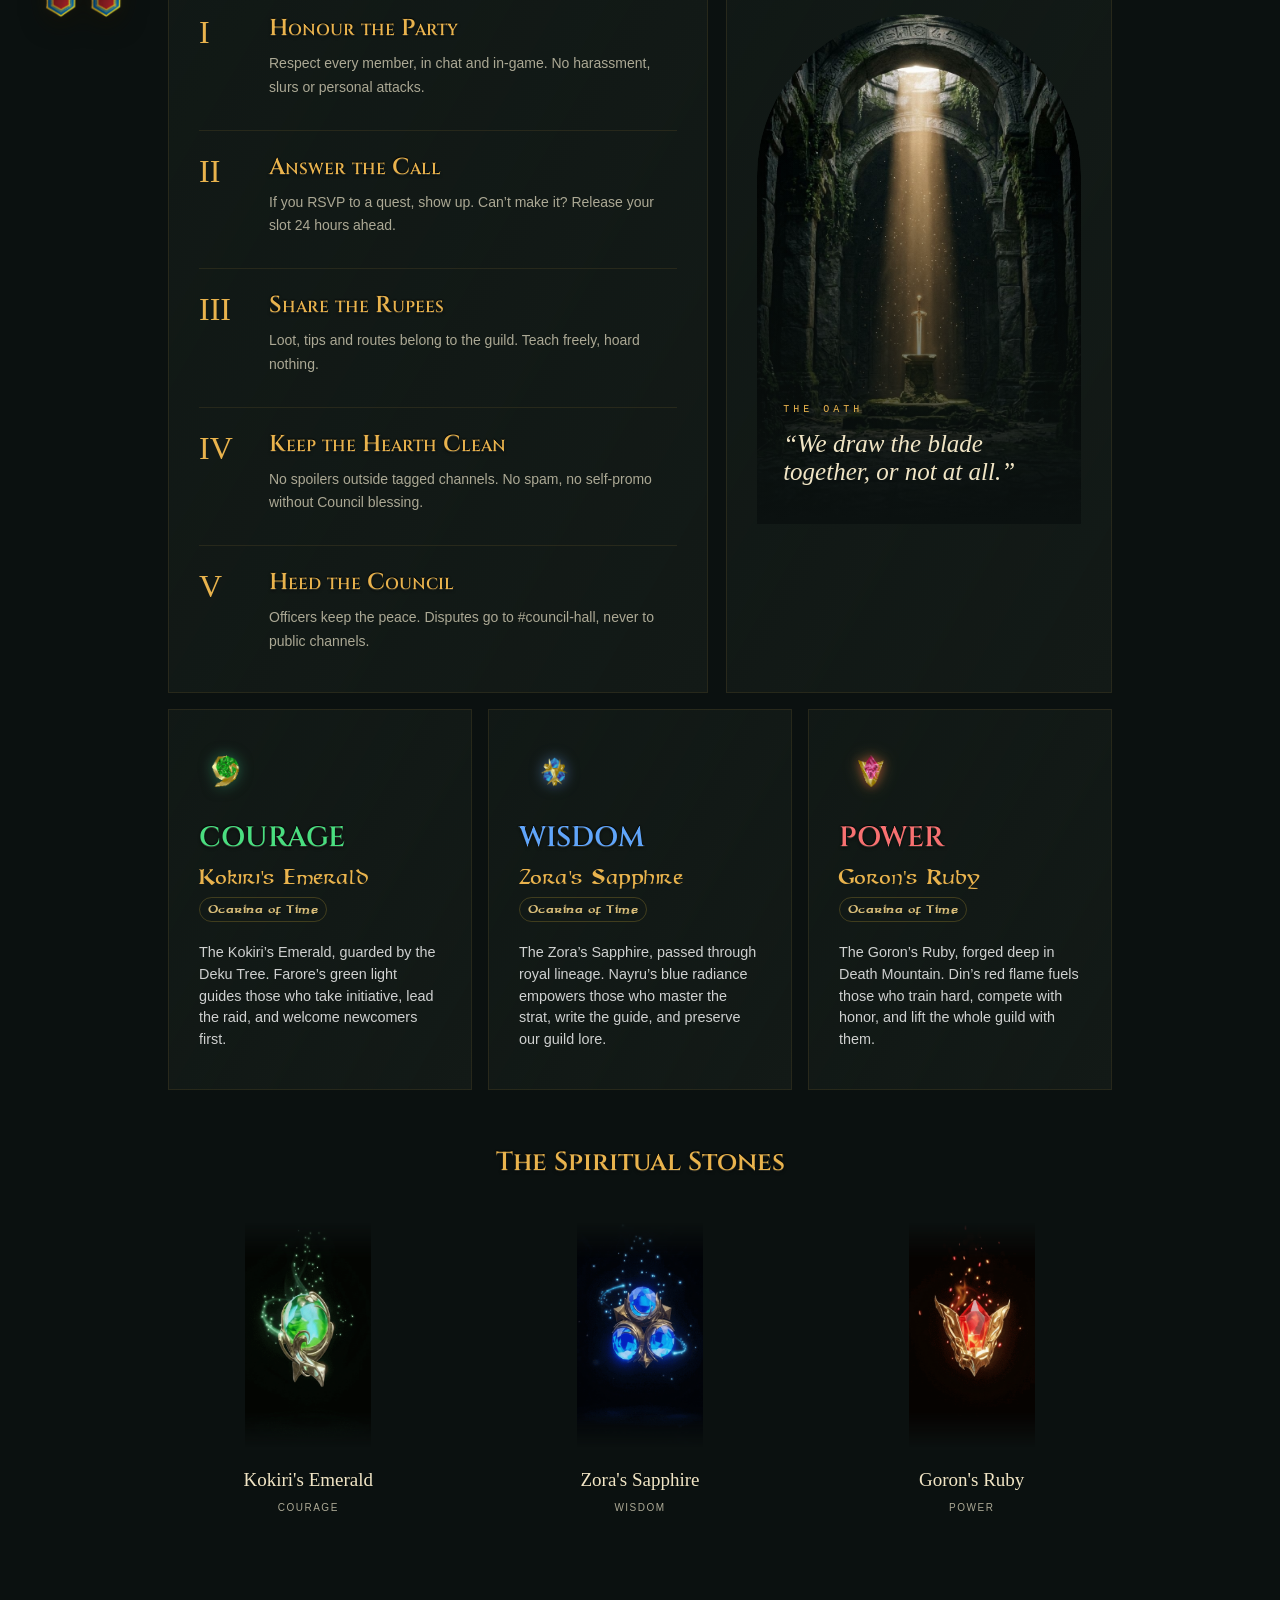
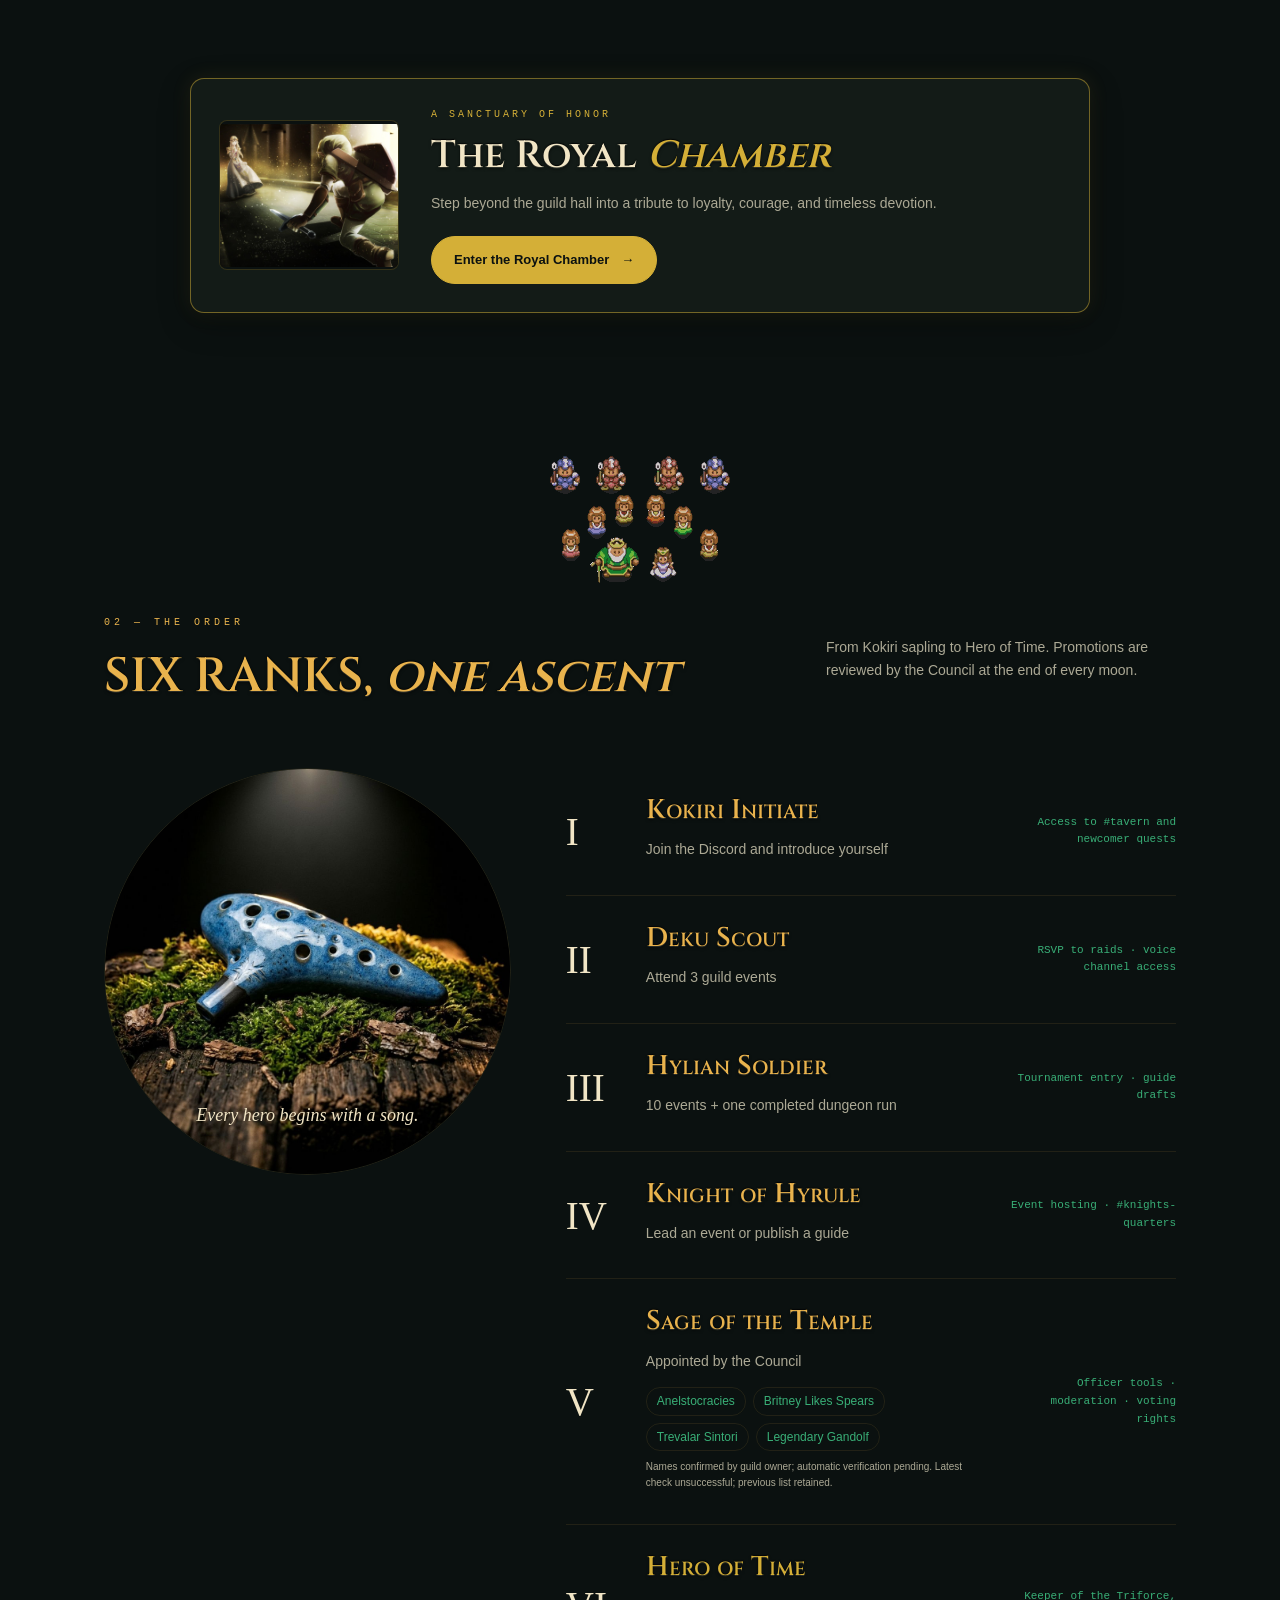
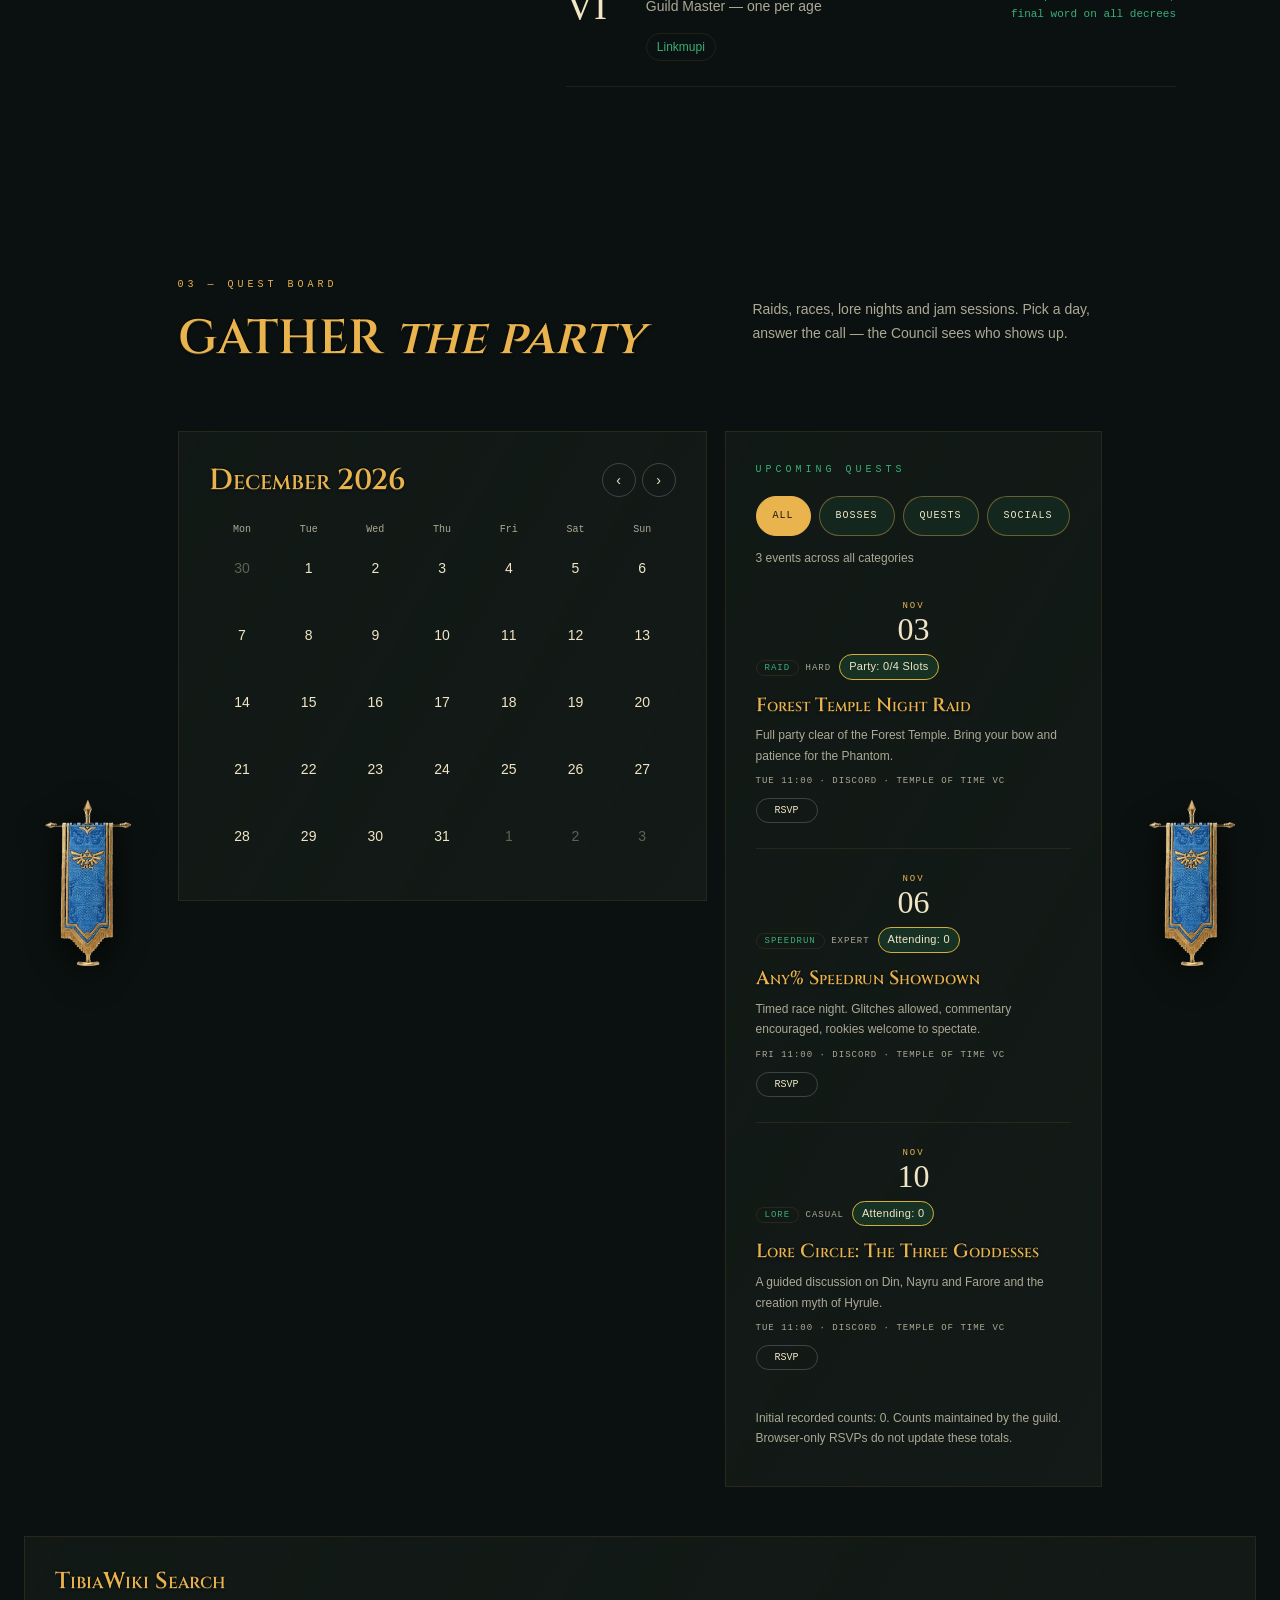
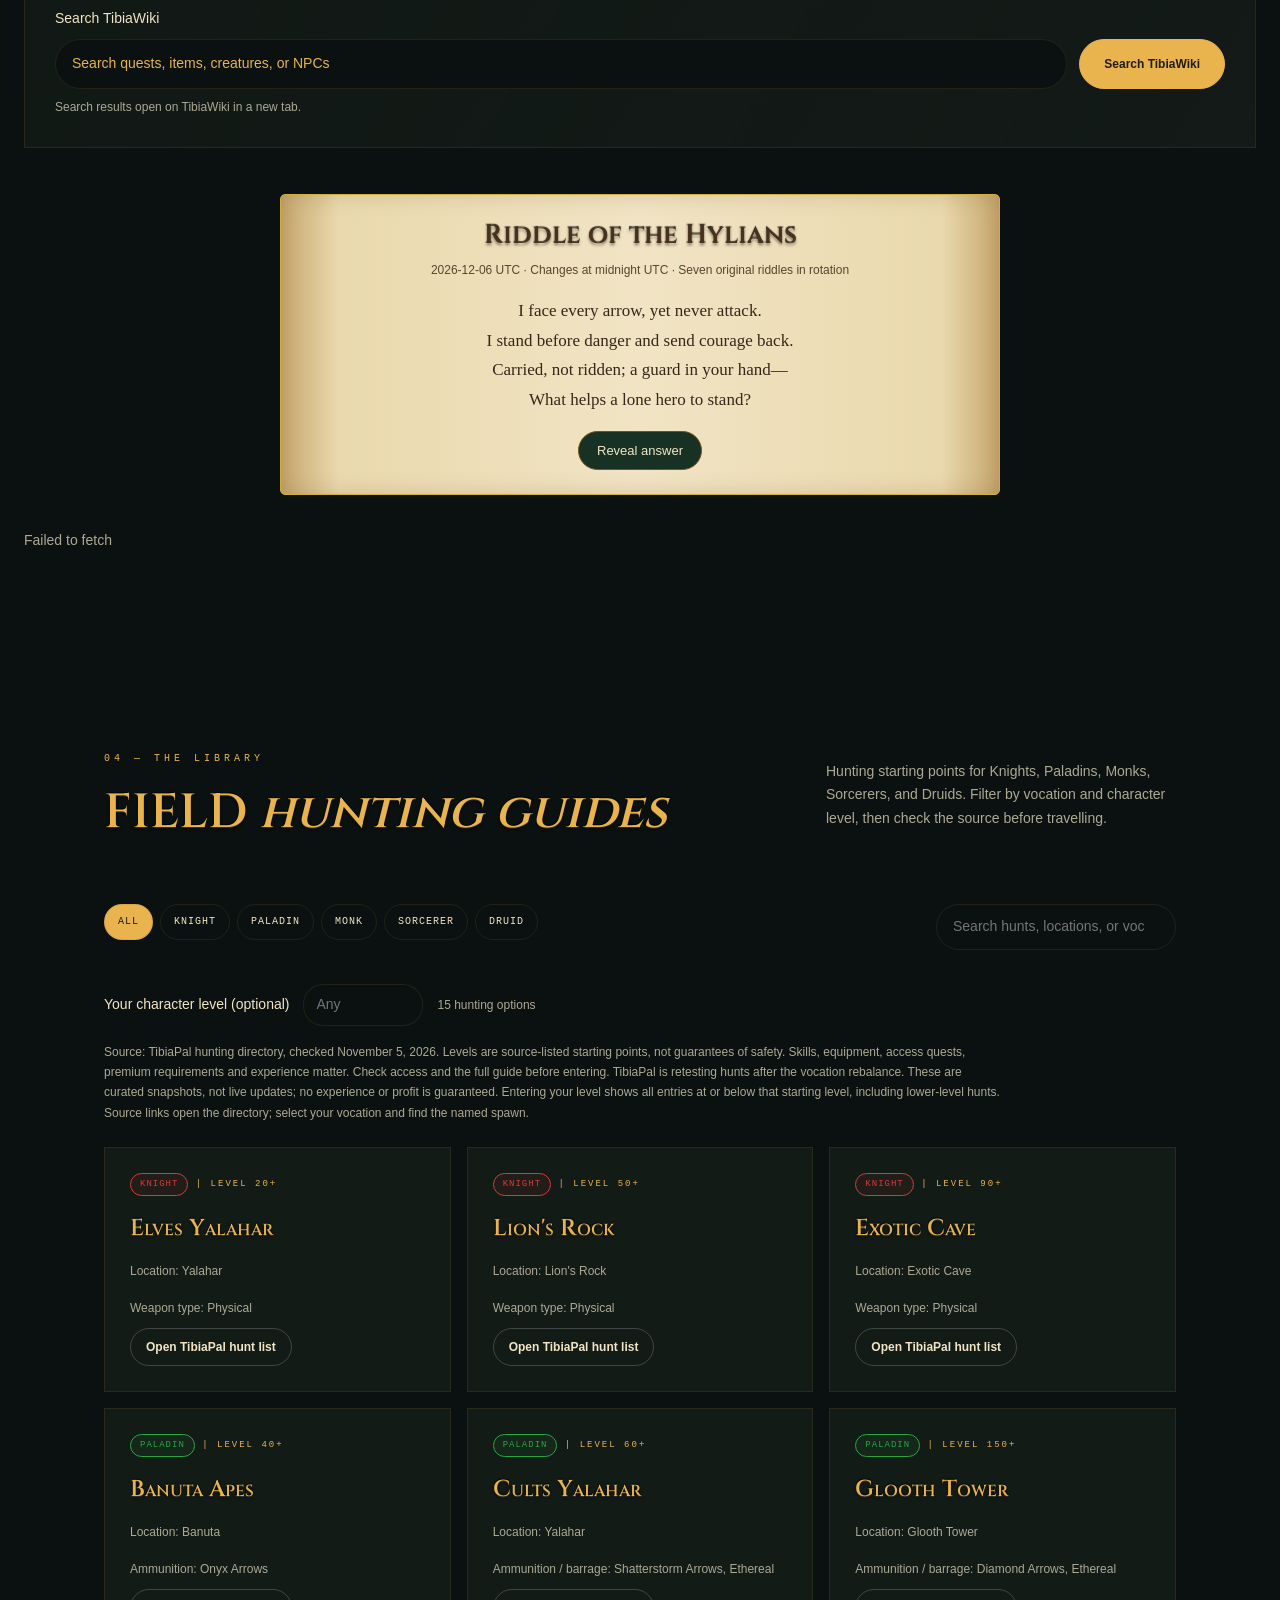
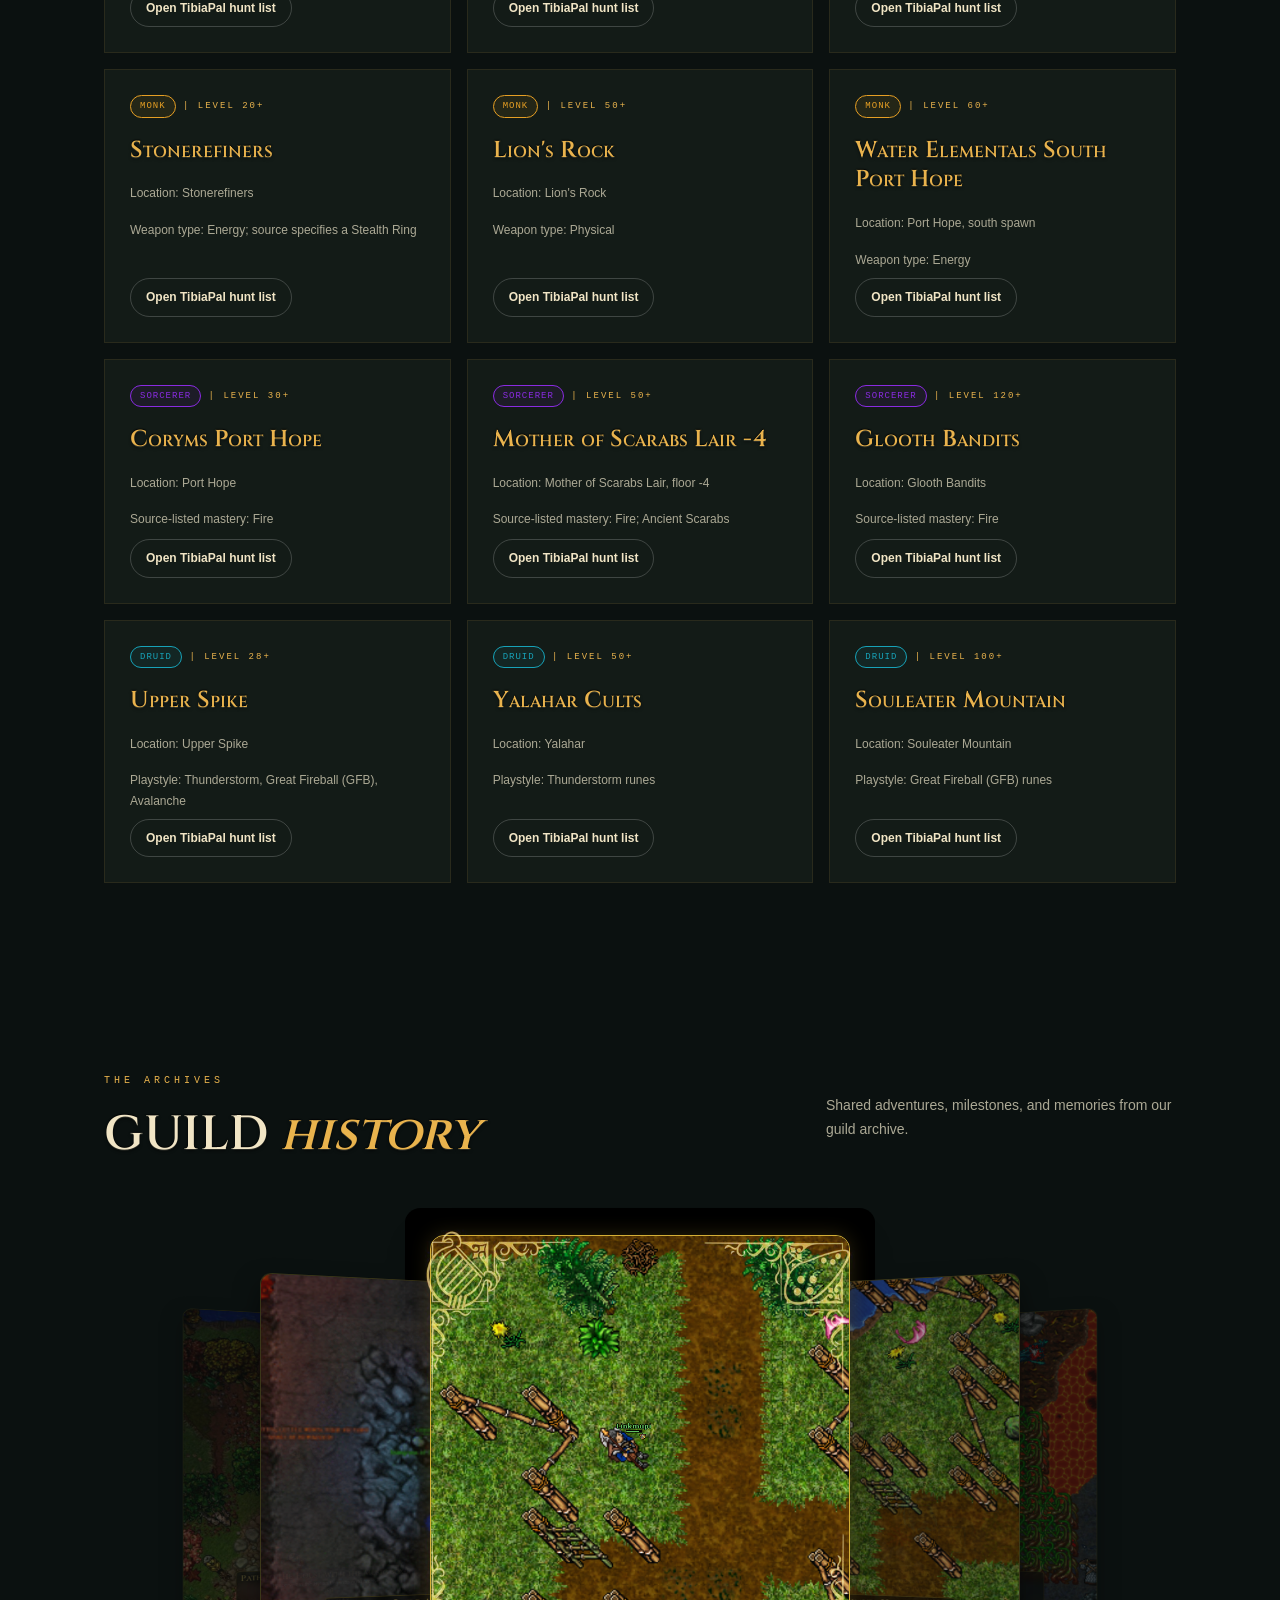
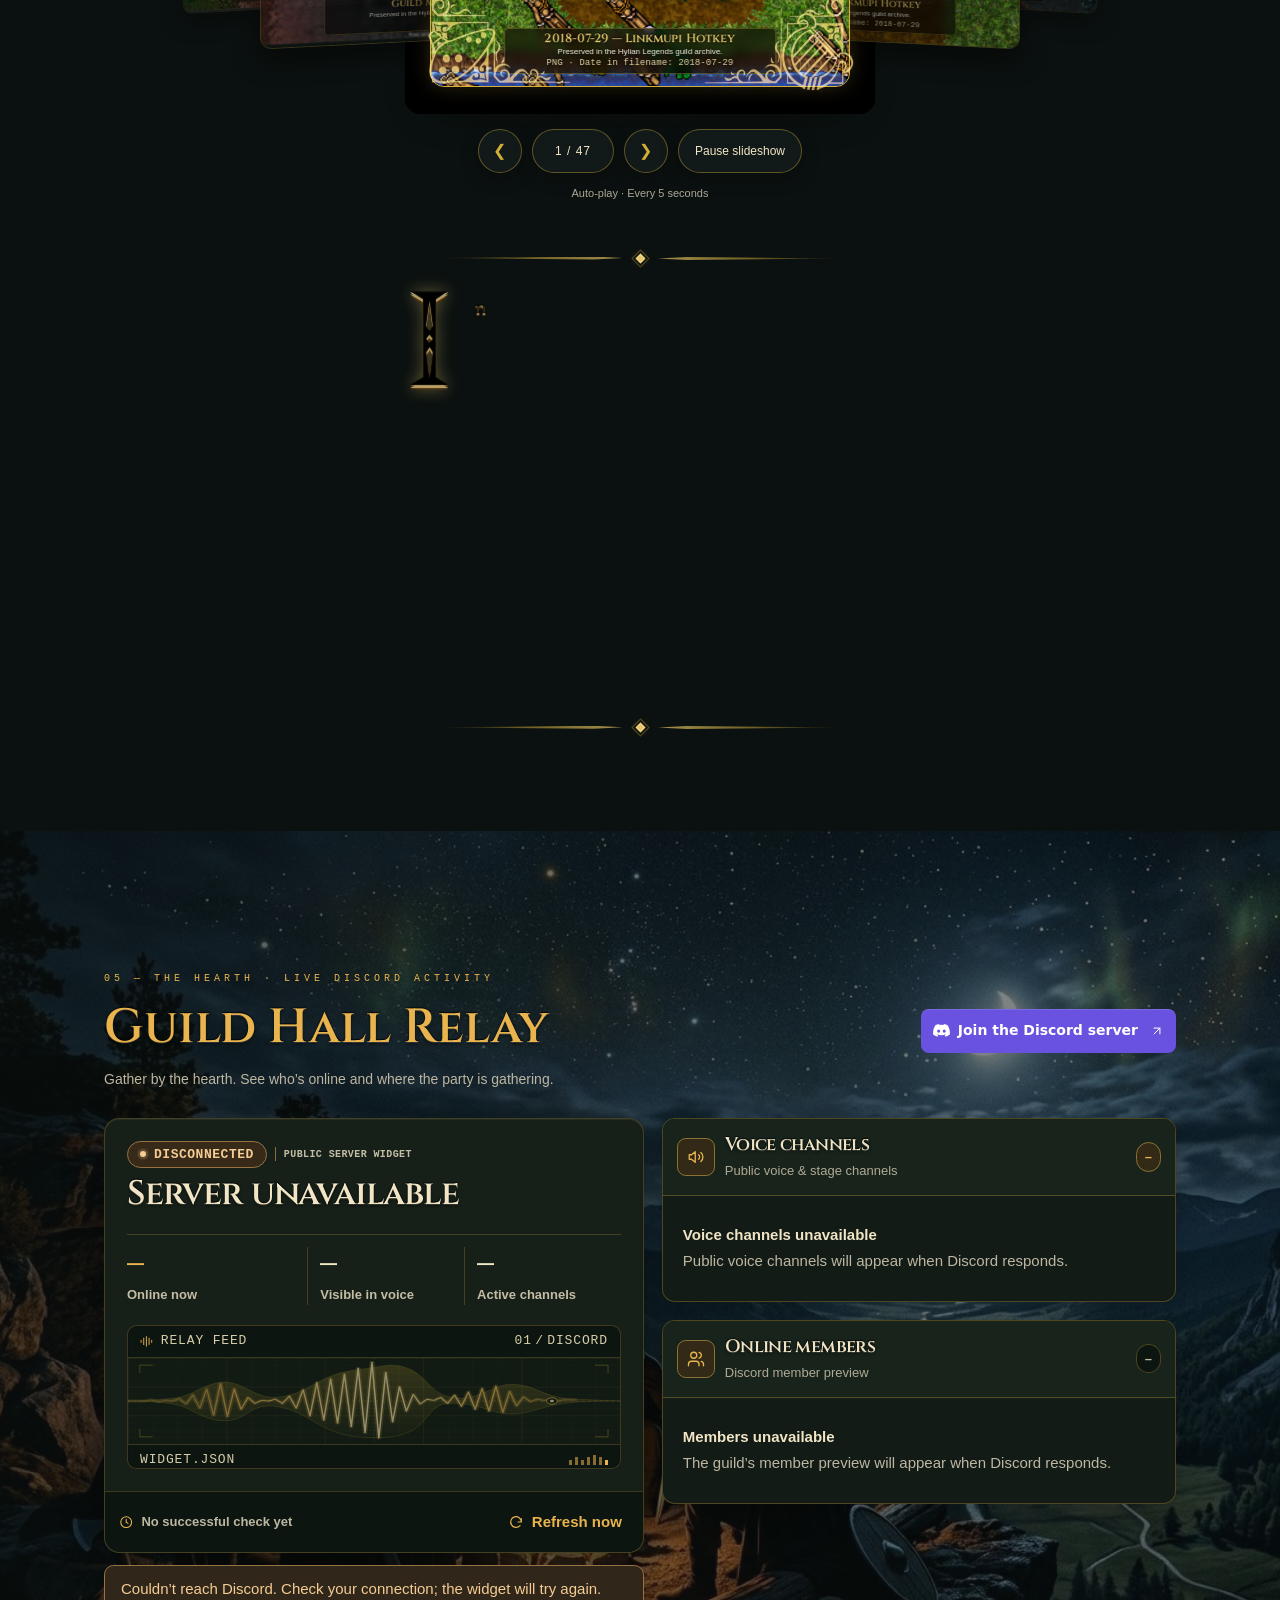
==== commit d5d2b6b6: "Lower outer hero flags to align with the castle towers" ====
--- a/index.html
+++ b/index.html
@@ -79,6 +79,12 @@
 .guild-home #home.hero>.hero-castle-towers>.hero-castle-tower-right{right:clamp(6px,1vw,20px);object-position:right bottom}
 @media(min-width:1200px){.guild-home #home.hero>.hero-castle-towers{display:block}}
 </style>
+<style id="hylian-hero-flag-alignment-styles">
+@media(min-width:1200px){
+.guild-home #home.hero>#hylian-home-banner-left{top:clamp(calc(clamp(30px,10vw,140px) + 24px),calc(100% - clamp(20px,4vw,56px) - min(63.36%,calc(clamp(110px,12vw,210px) * 3.6931147541)) - (clamp(225px,30vw,450px) - min(clamp(225px,30vw,450px),calc(clamp(75px,10vw,150px) * 1.40775780511))) / 2),calc(100% - clamp(225px,30vw,450px) - 48px))}
+.guild-home #home.hero>#hylian-home-banner-right{top:clamp(calc(clamp(30px,10vw,140px) + 24px),calc(100% - clamp(20px,4vw,56px) - min(63.36%,calc(clamp(110px,12vw,210px) * 3.7756424581)) - (clamp(225px,30vw,450px) - min(clamp(225px,30vw,450px),calc(clamp(75px,10vw,150px) * 1.04351851852))) / 2),calc(100% - clamp(225px,30vw,450px) - 48px))}
+}
+</style>
 </head><body class="guild-home">
 <header><div class="wrap nav"><a class="brand" href="#home"><img class="brand-logo" src="assets/logo.png" alt="" width="48" height="48"><span>HYLIAN LEGENDS<small>GUILD · HQ</small></span></a><nav aria-label="Main navigation"><a id="about-link" href="about.html">About</a><a id="guildhall-link" href="guildhall.html">Guildhall</a><a id="lore-link" href="lore.html">Lore</a><a href="#codex">Codex</a><a href="#ranks">Ranks</a><a href="#quests">Quests</a><a href="#guides">Guides</a><a class="trials-nav-link" href="trials.html">TRIALS</a><a id="apply-to-guild" href="https://www.tibia.com/community/?subtopic=guilds&amp;page=view&amp;GuildName=Hylian+Legends&amp;character=Linkmupi&amp;action=characters">Apply to guild</a><a href="https://discord.gg/B7ax89XtBp"
   rel="noopener noreferrer"
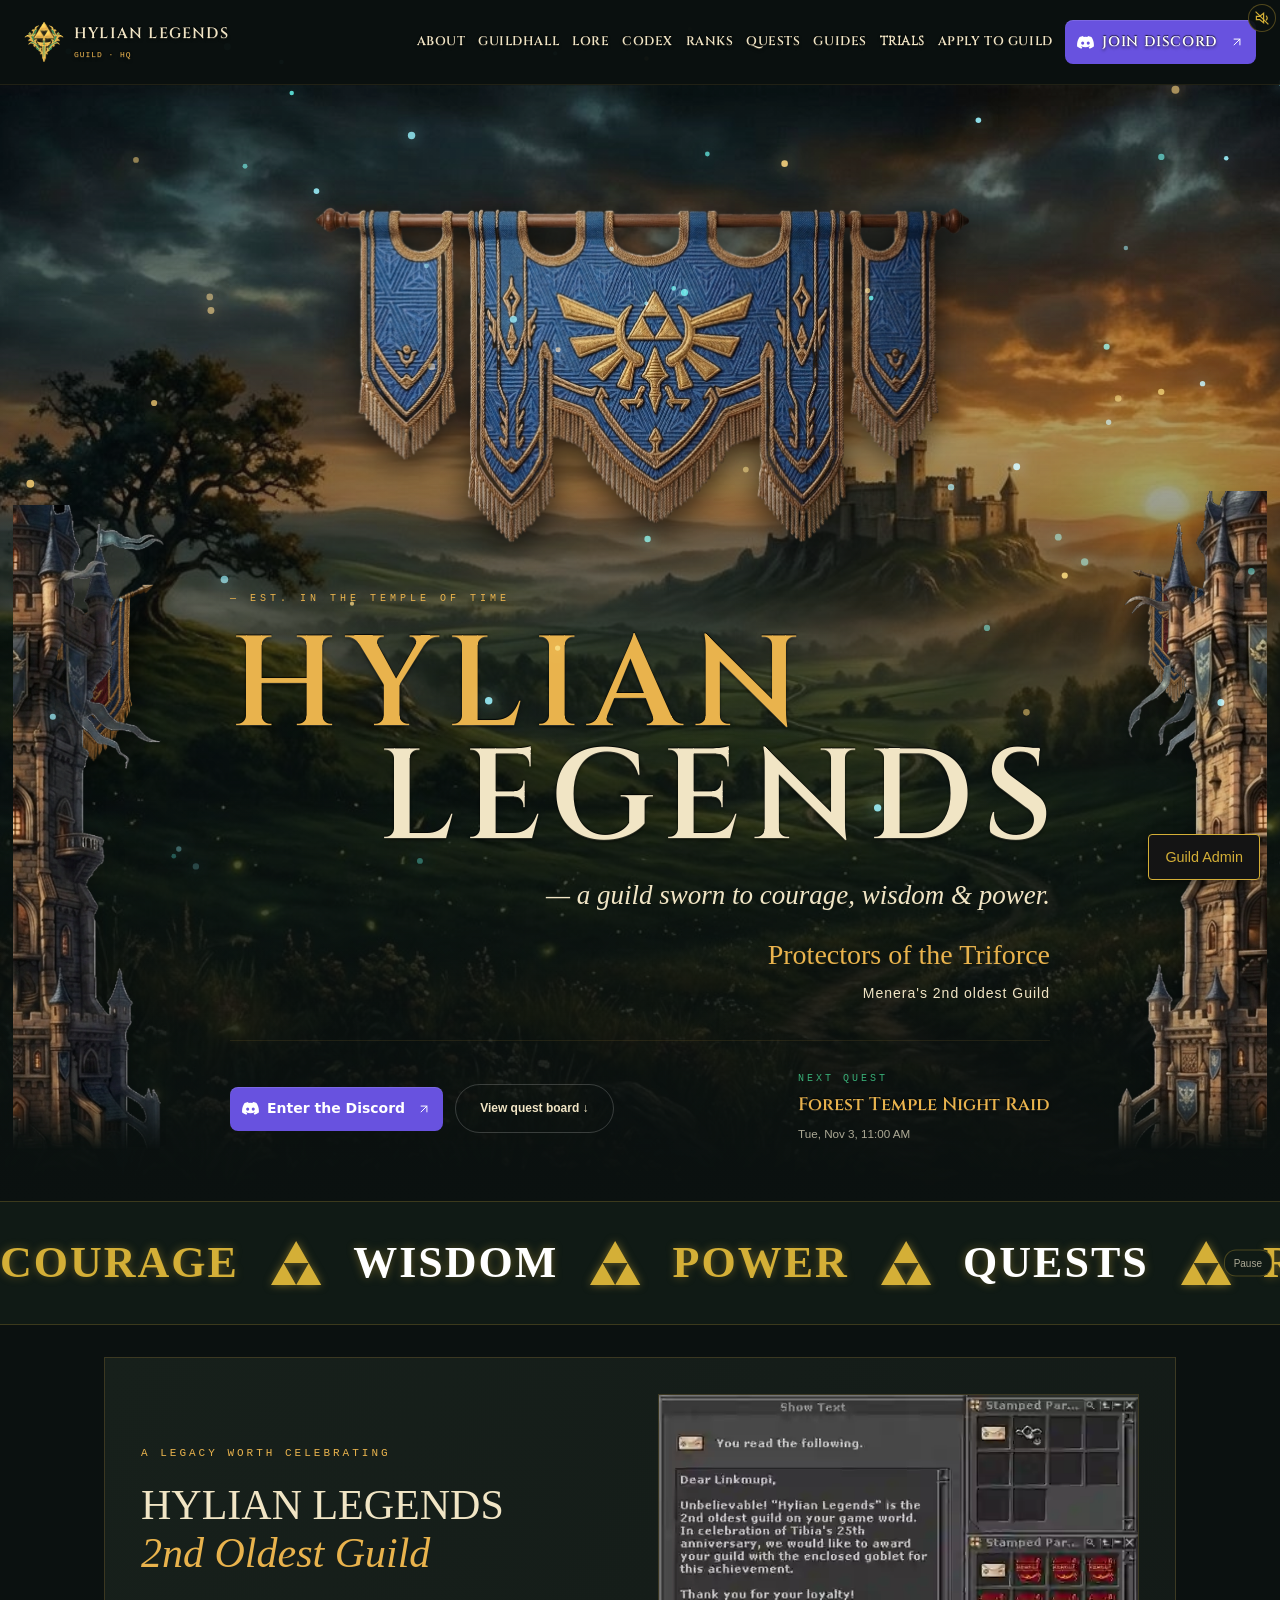
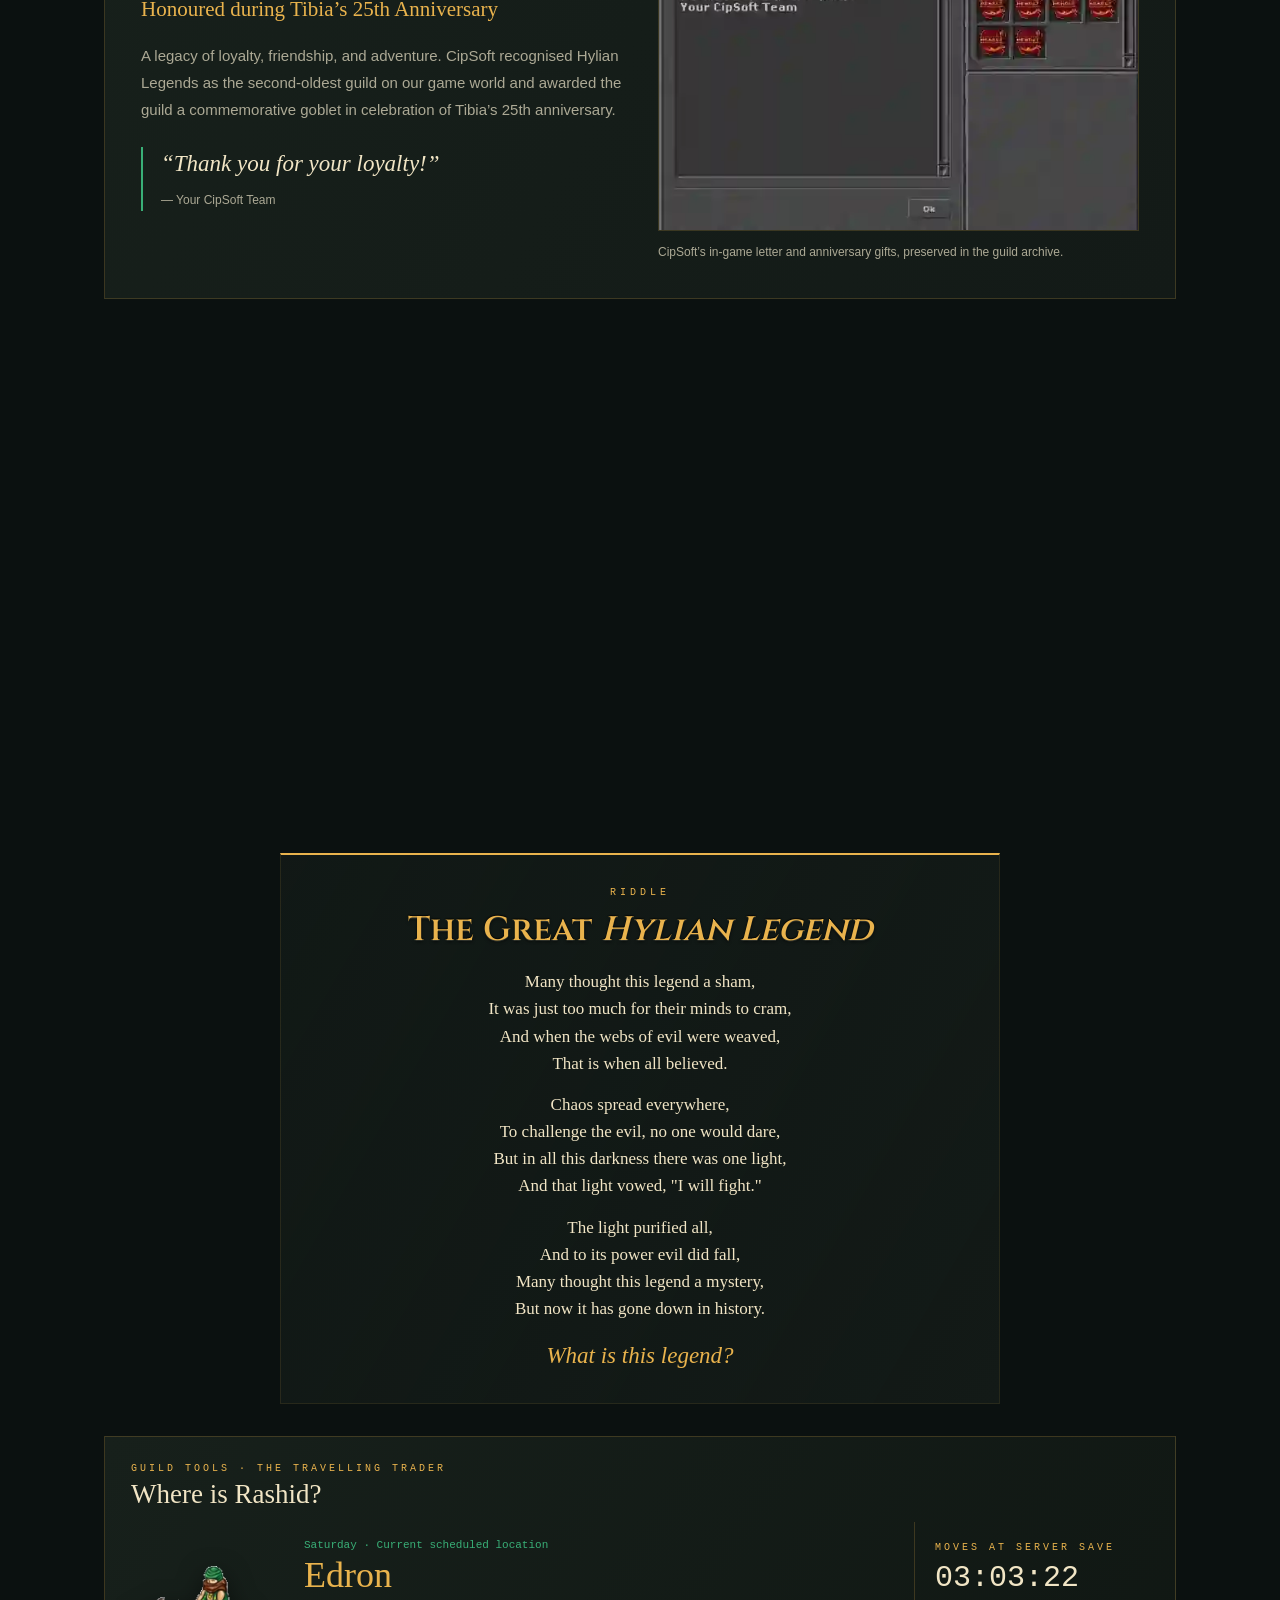
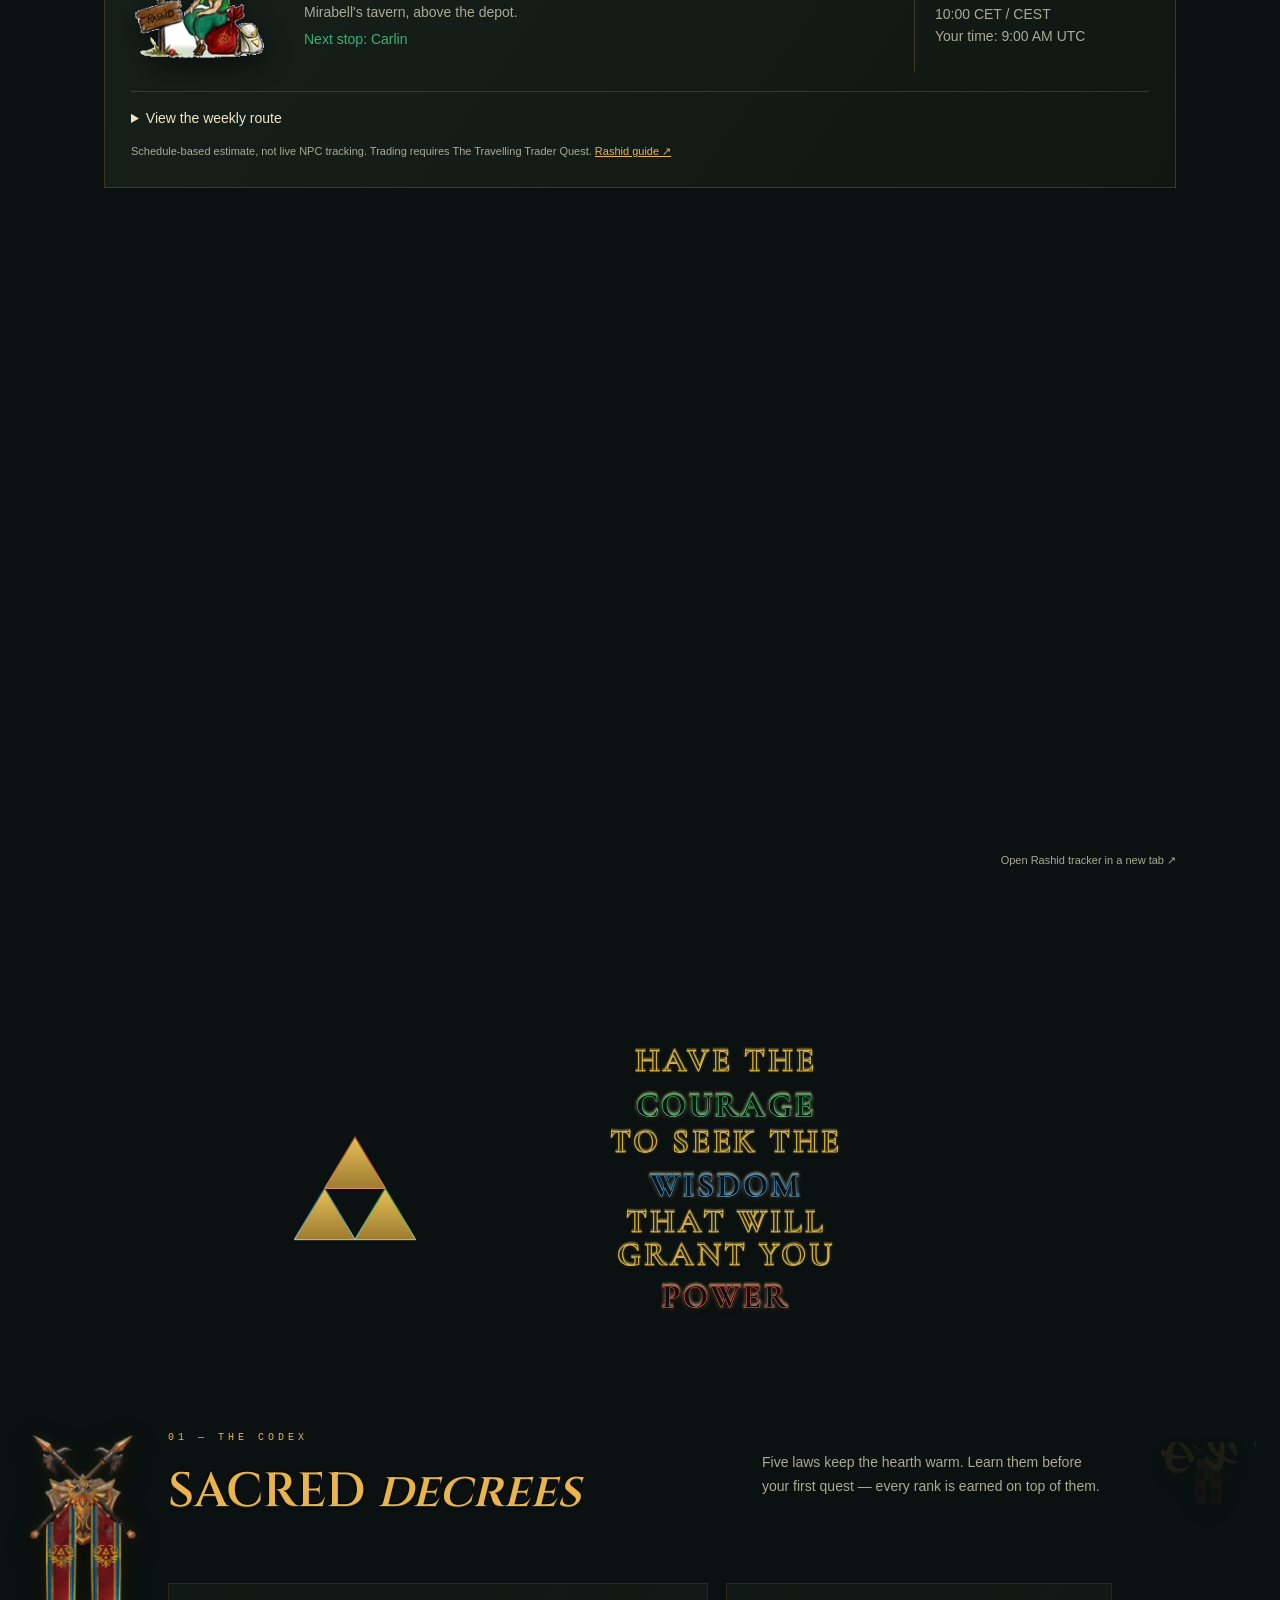
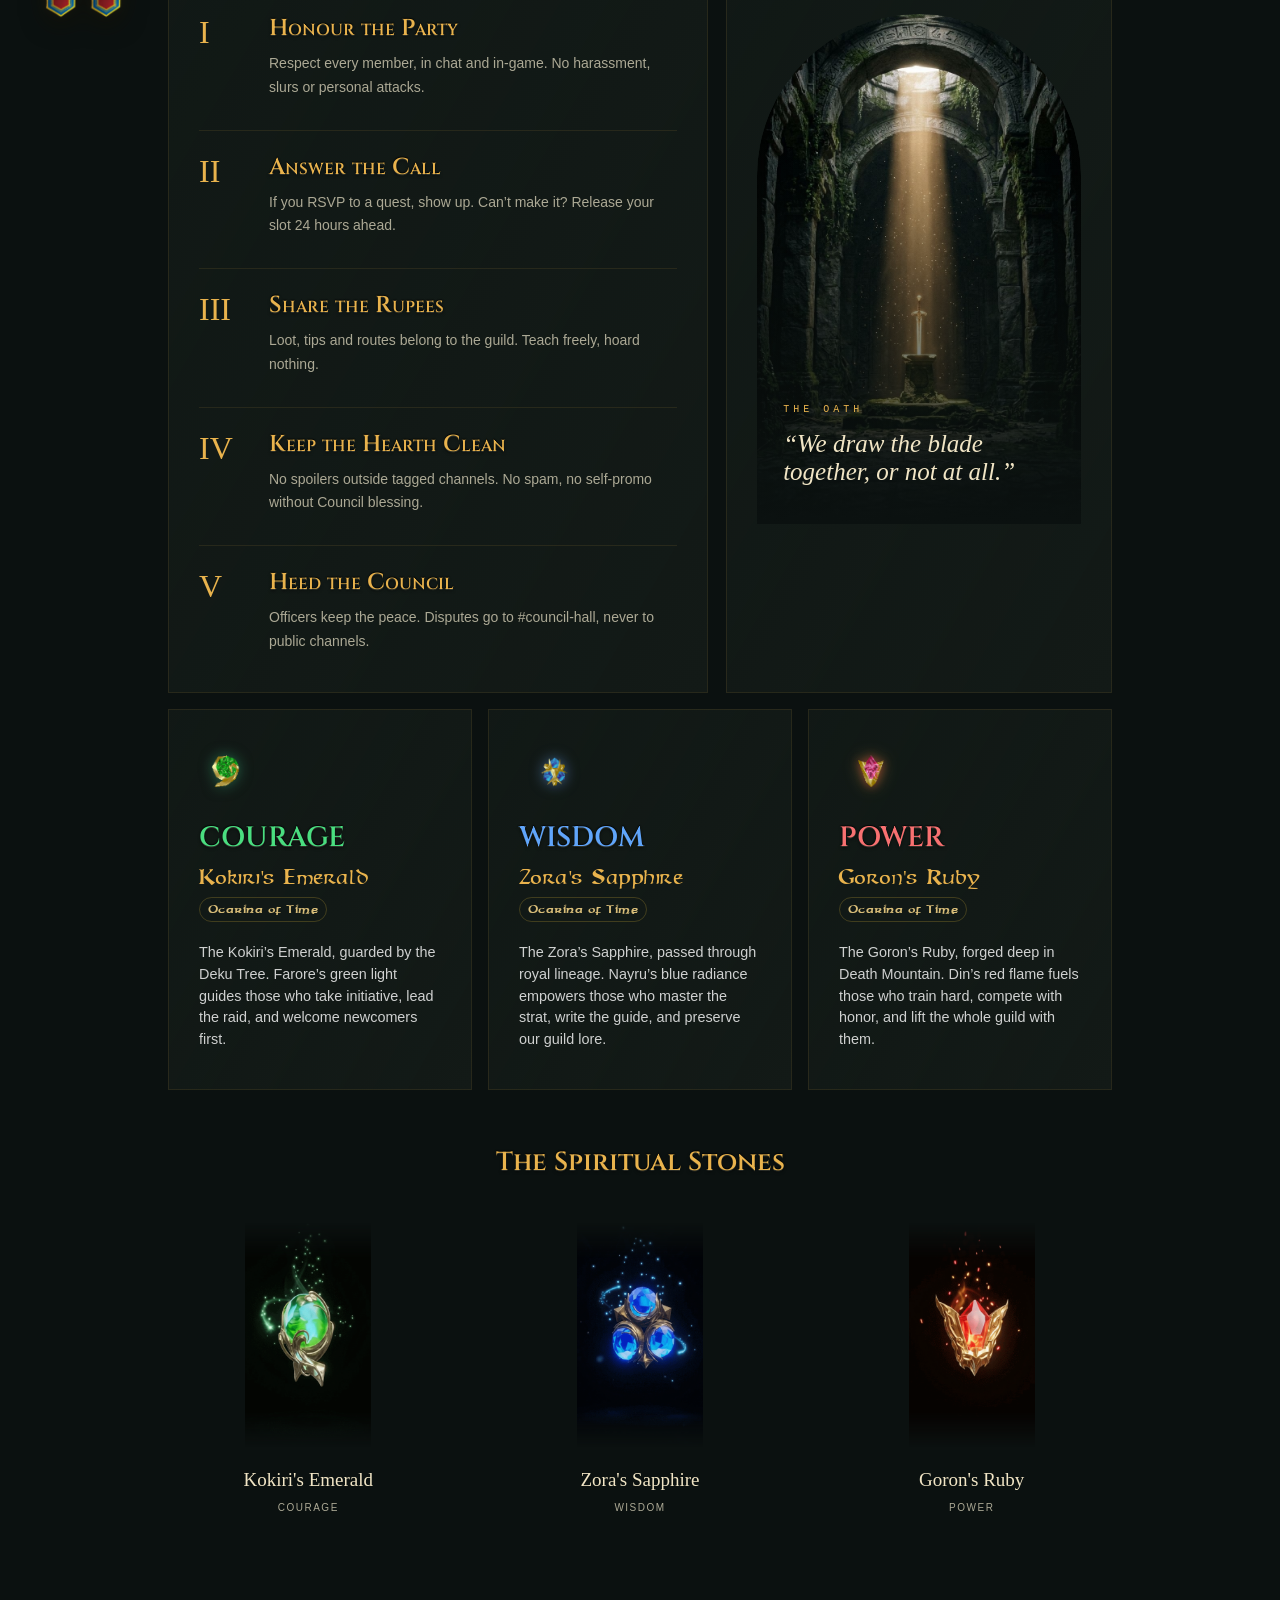
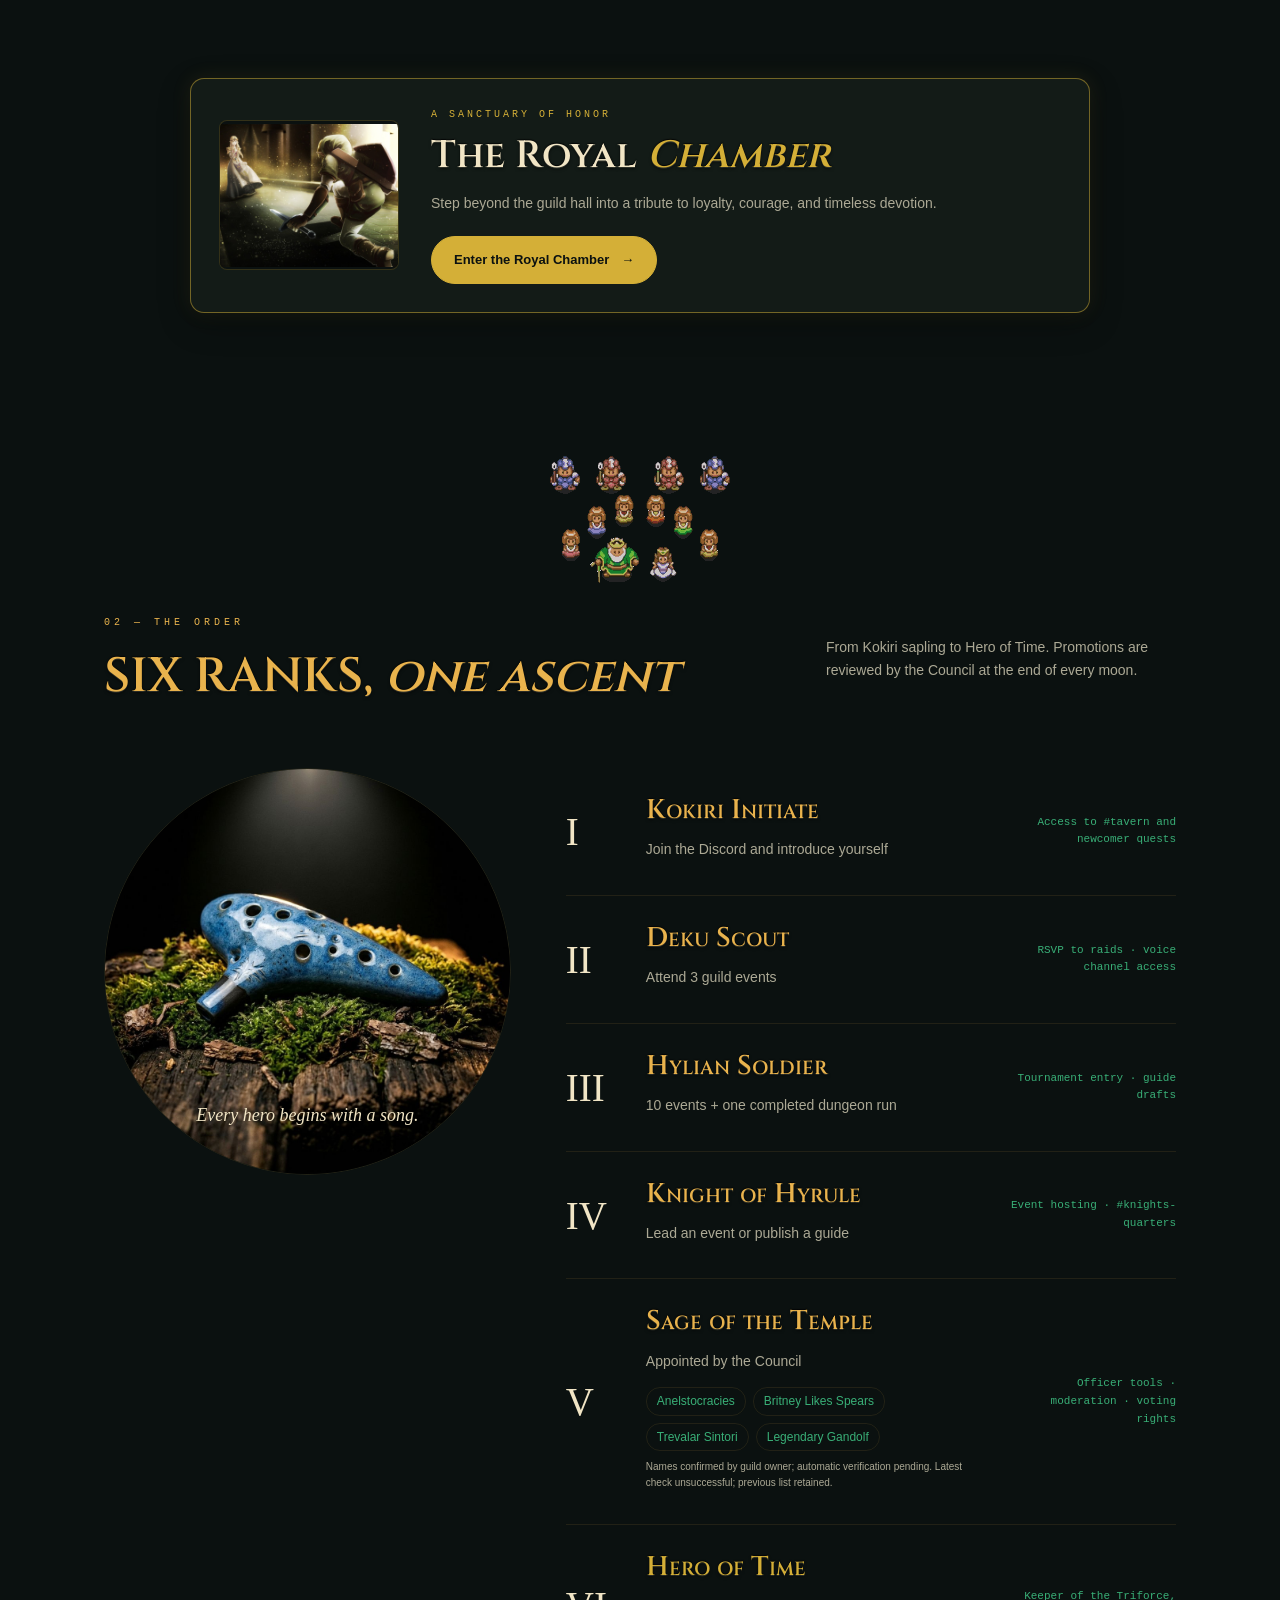
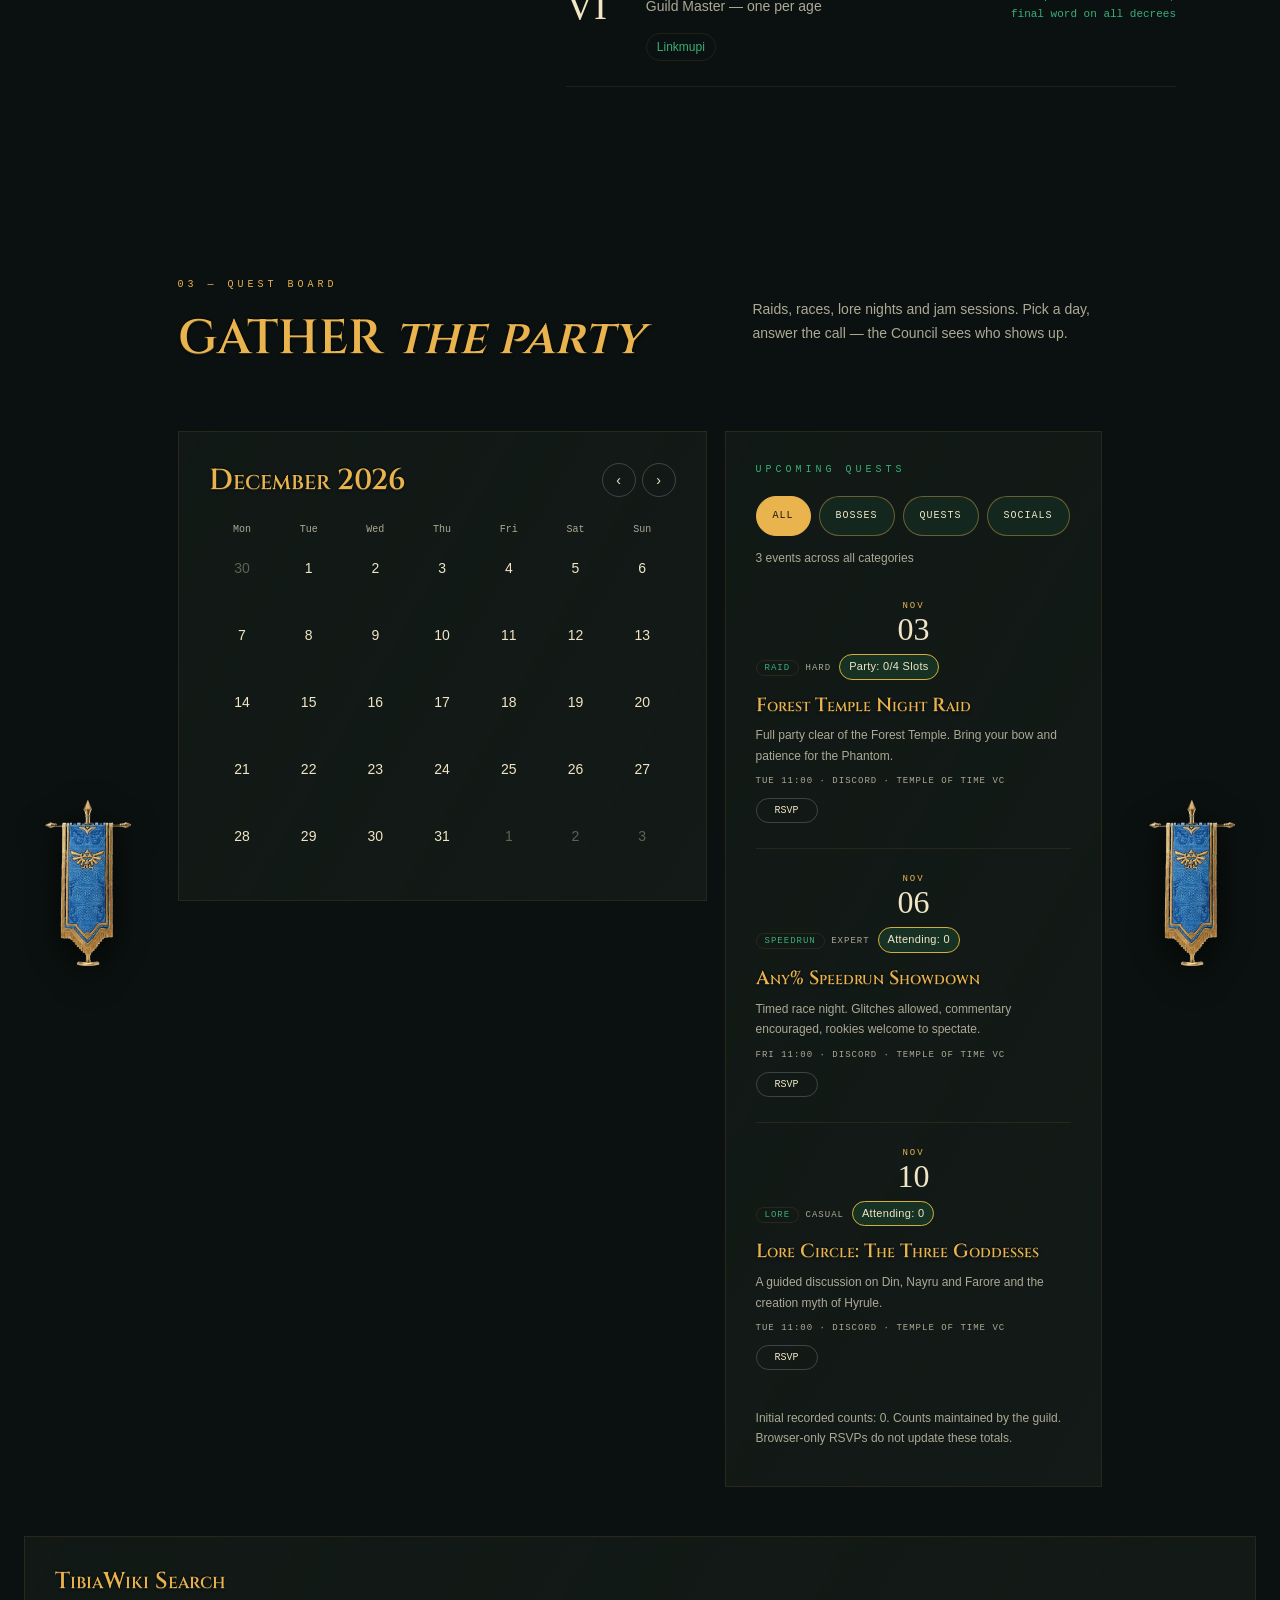
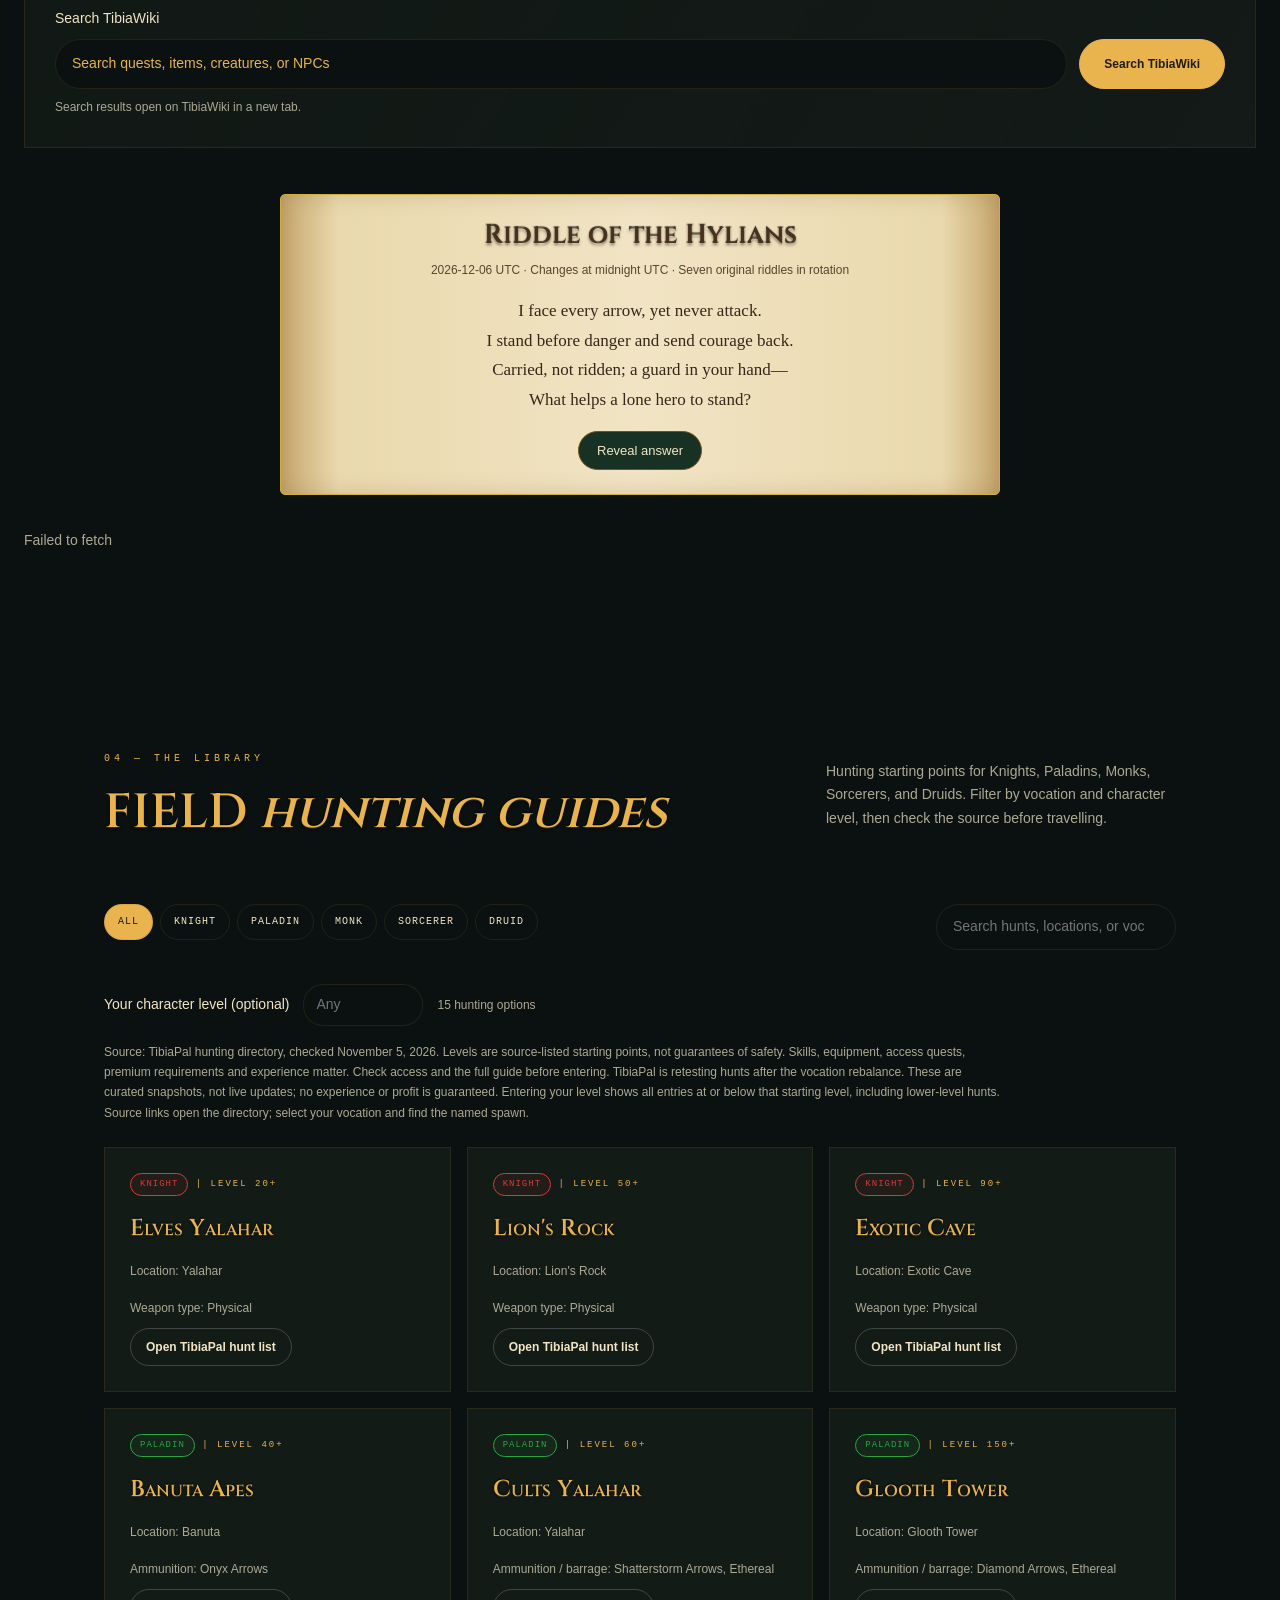
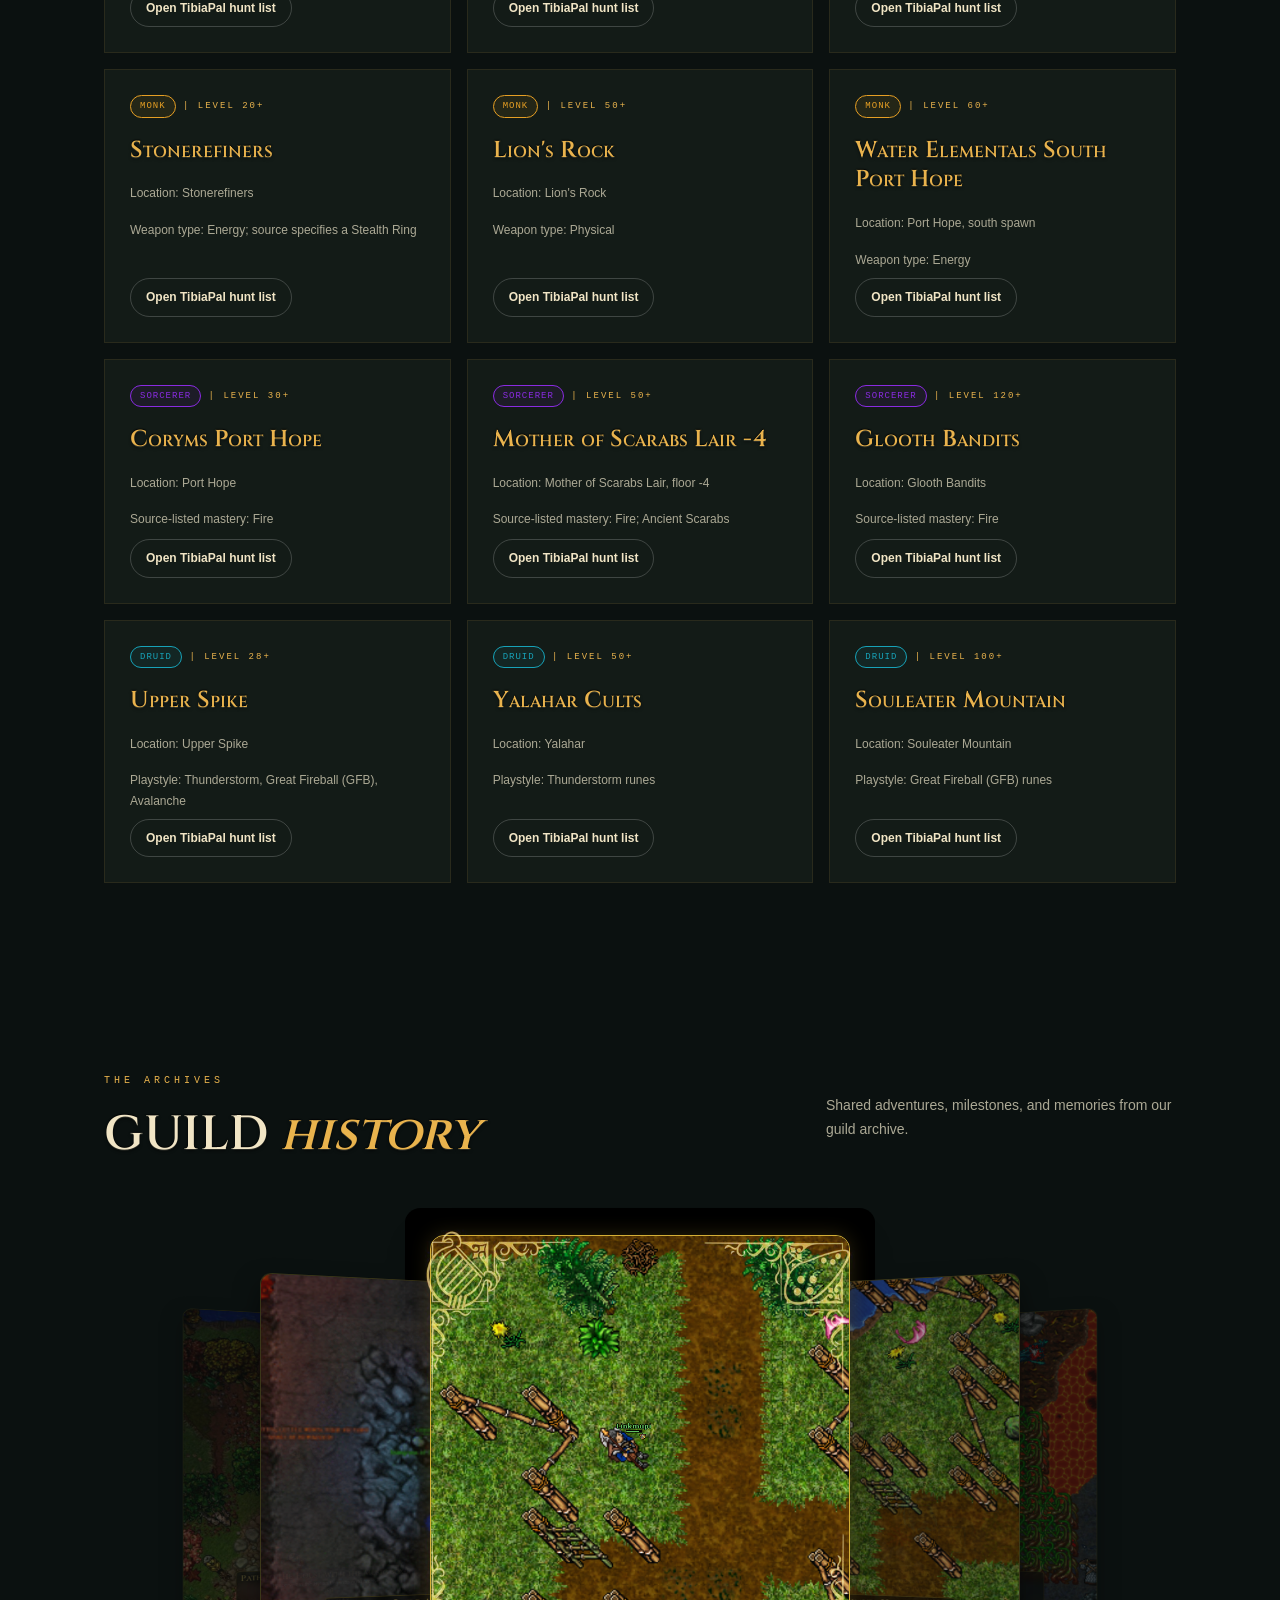
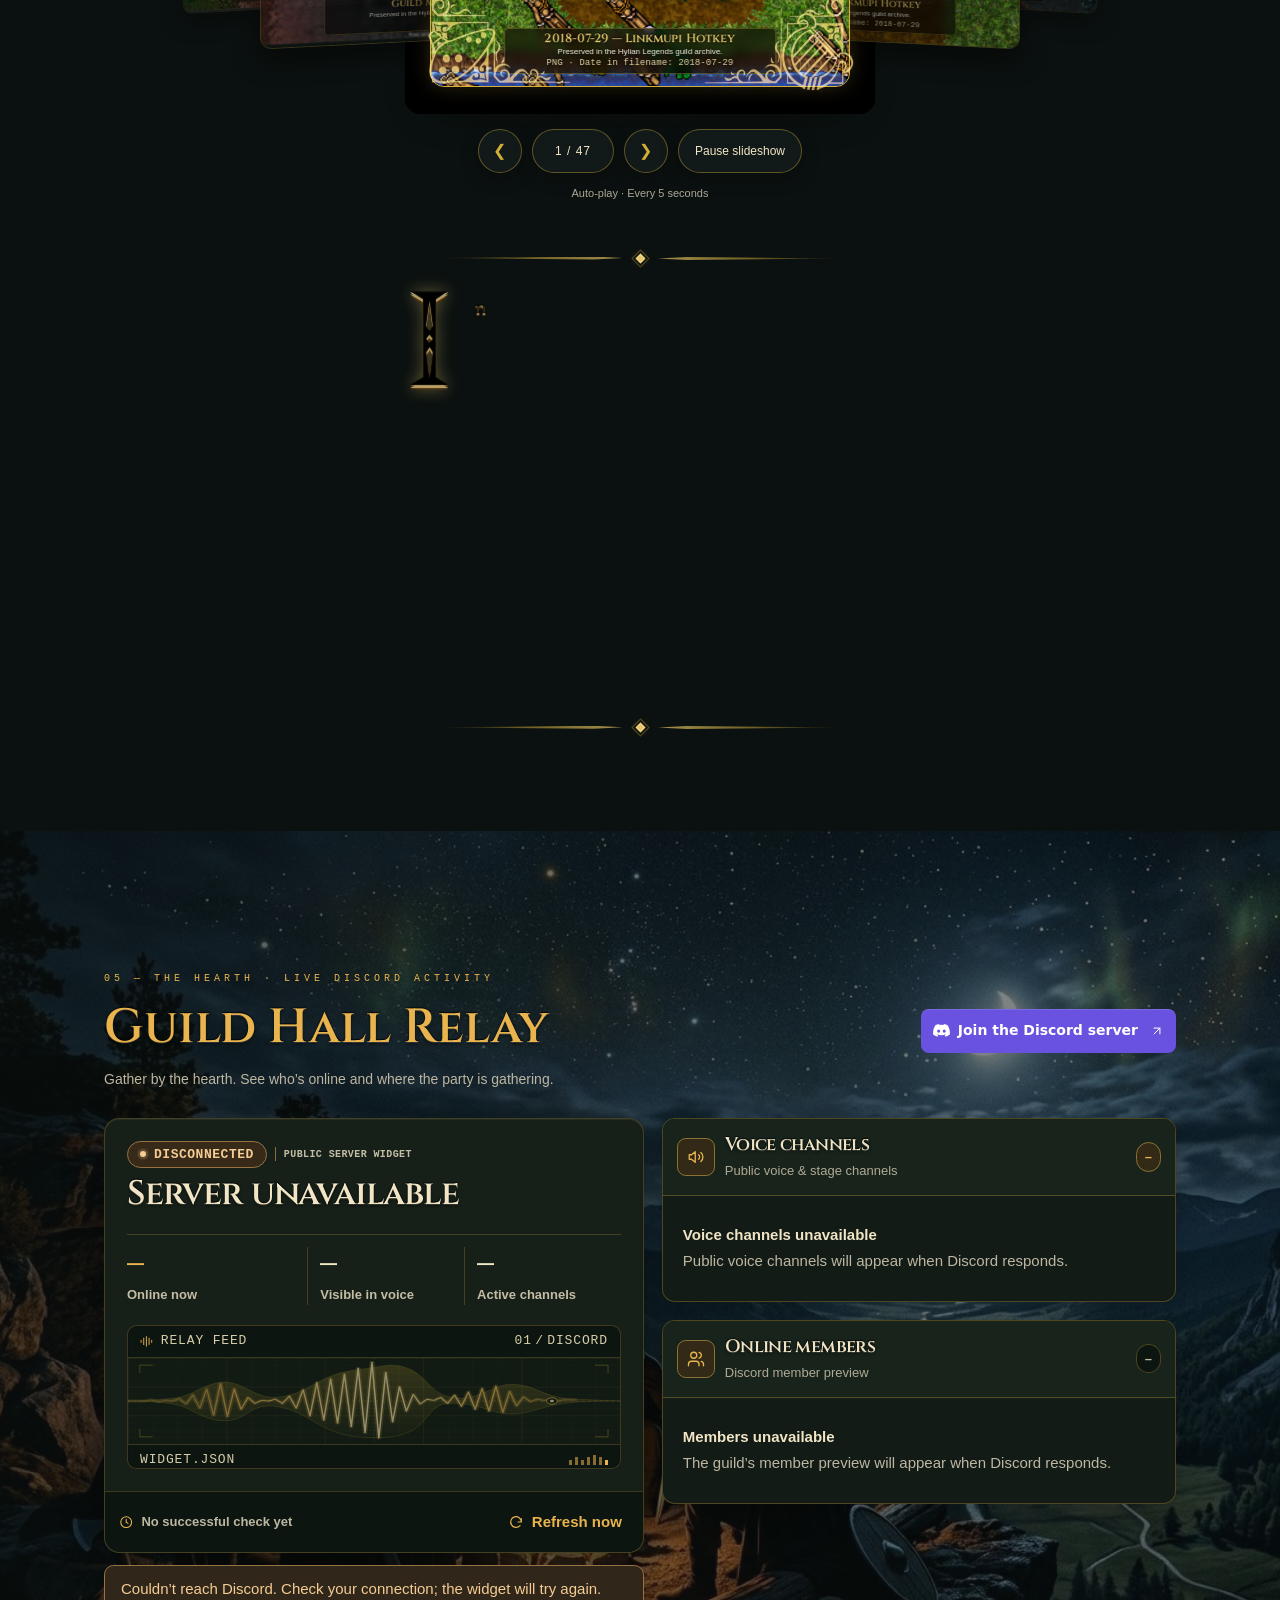
==== commit 95442443: "Tuck outer hero flags behind tower stonework with subtle outward offsets" ====
--- a/index.html
+++ b/index.html
@@ -83,6 +83,12 @@
 @media(min-width:1200px){
 .guild-home #home.hero>#hylian-home-banner-left{top:clamp(calc(clamp(30px,10vw,140px) + 24px),calc(100% - clamp(20px,4vw,56px) - min(63.36%,calc(clamp(110px,12vw,210px) * 3.6931147541)) - (clamp(225px,30vw,450px) - min(clamp(225px,30vw,450px),calc(clamp(75px,10vw,150px) * 1.40775780511))) / 2),calc(100% - clamp(225px,30vw,450px) - 48px))}
 .guild-home #home.hero>#hylian-home-banner-right{top:clamp(calc(clamp(30px,10vw,140px) + 24px),calc(100% - clamp(20px,4vw,56px) - min(63.36%,calc(clamp(110px,12vw,210px) * 3.7756424581)) - (clamp(225px,30vw,450px) - min(clamp(225px,30vw,450px),calc(clamp(75px,10vw,150px) * 1.04351851852))) / 2),calc(100% - clamp(225px,30vw,450px) - 48px))}
+}
+</style>
+<style id="hylian-hero-flag-seam-styles">
+@media(min-width:1200px){
+.guild-home #home.hero>#hylian-home-banner-left{left:calc(clamp(24px,3vw,48px) - clamp(12px,1vw,18px));z-index:-1}
+.guild-home #home.hero>#hylian-home-banner-right{right:calc(clamp(24px,3vw,48px) - clamp(12px,1vw,18px));z-index:-1}
 }
 </style>
 </head><body class="guild-home">
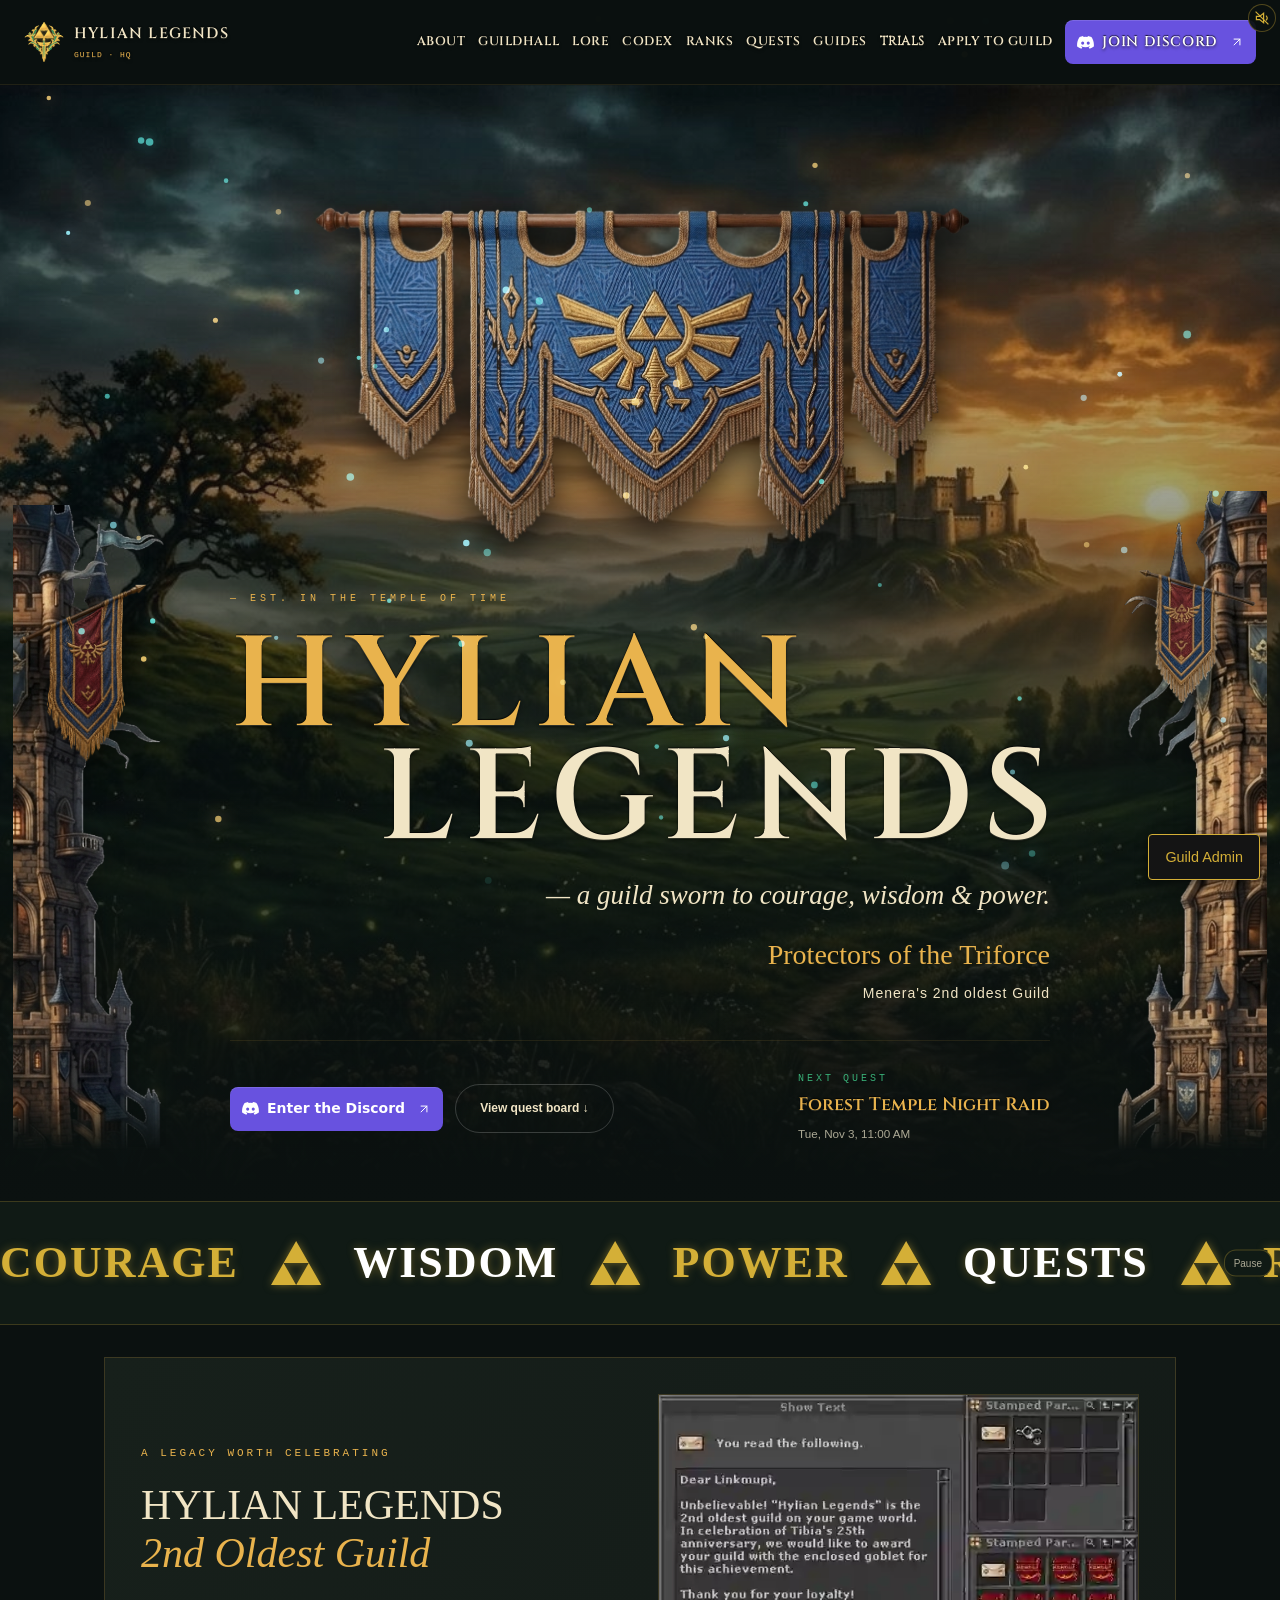
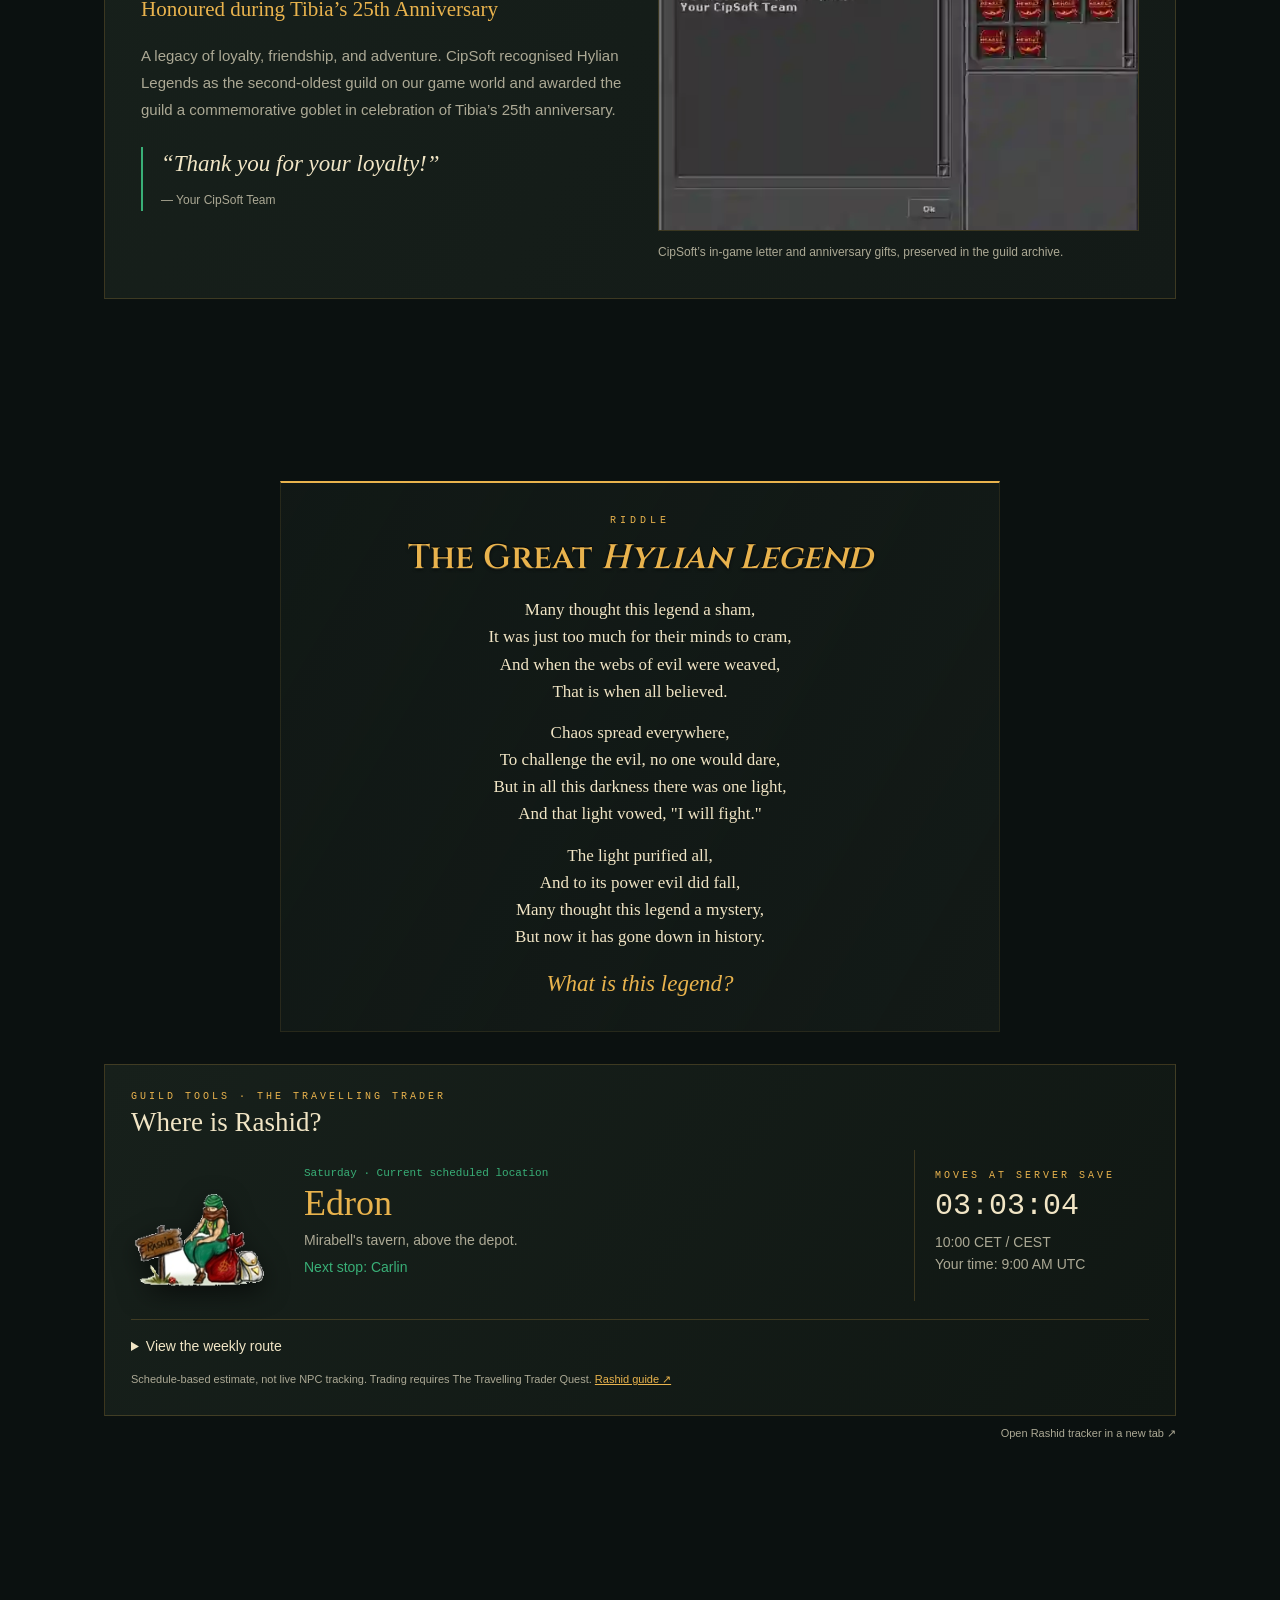
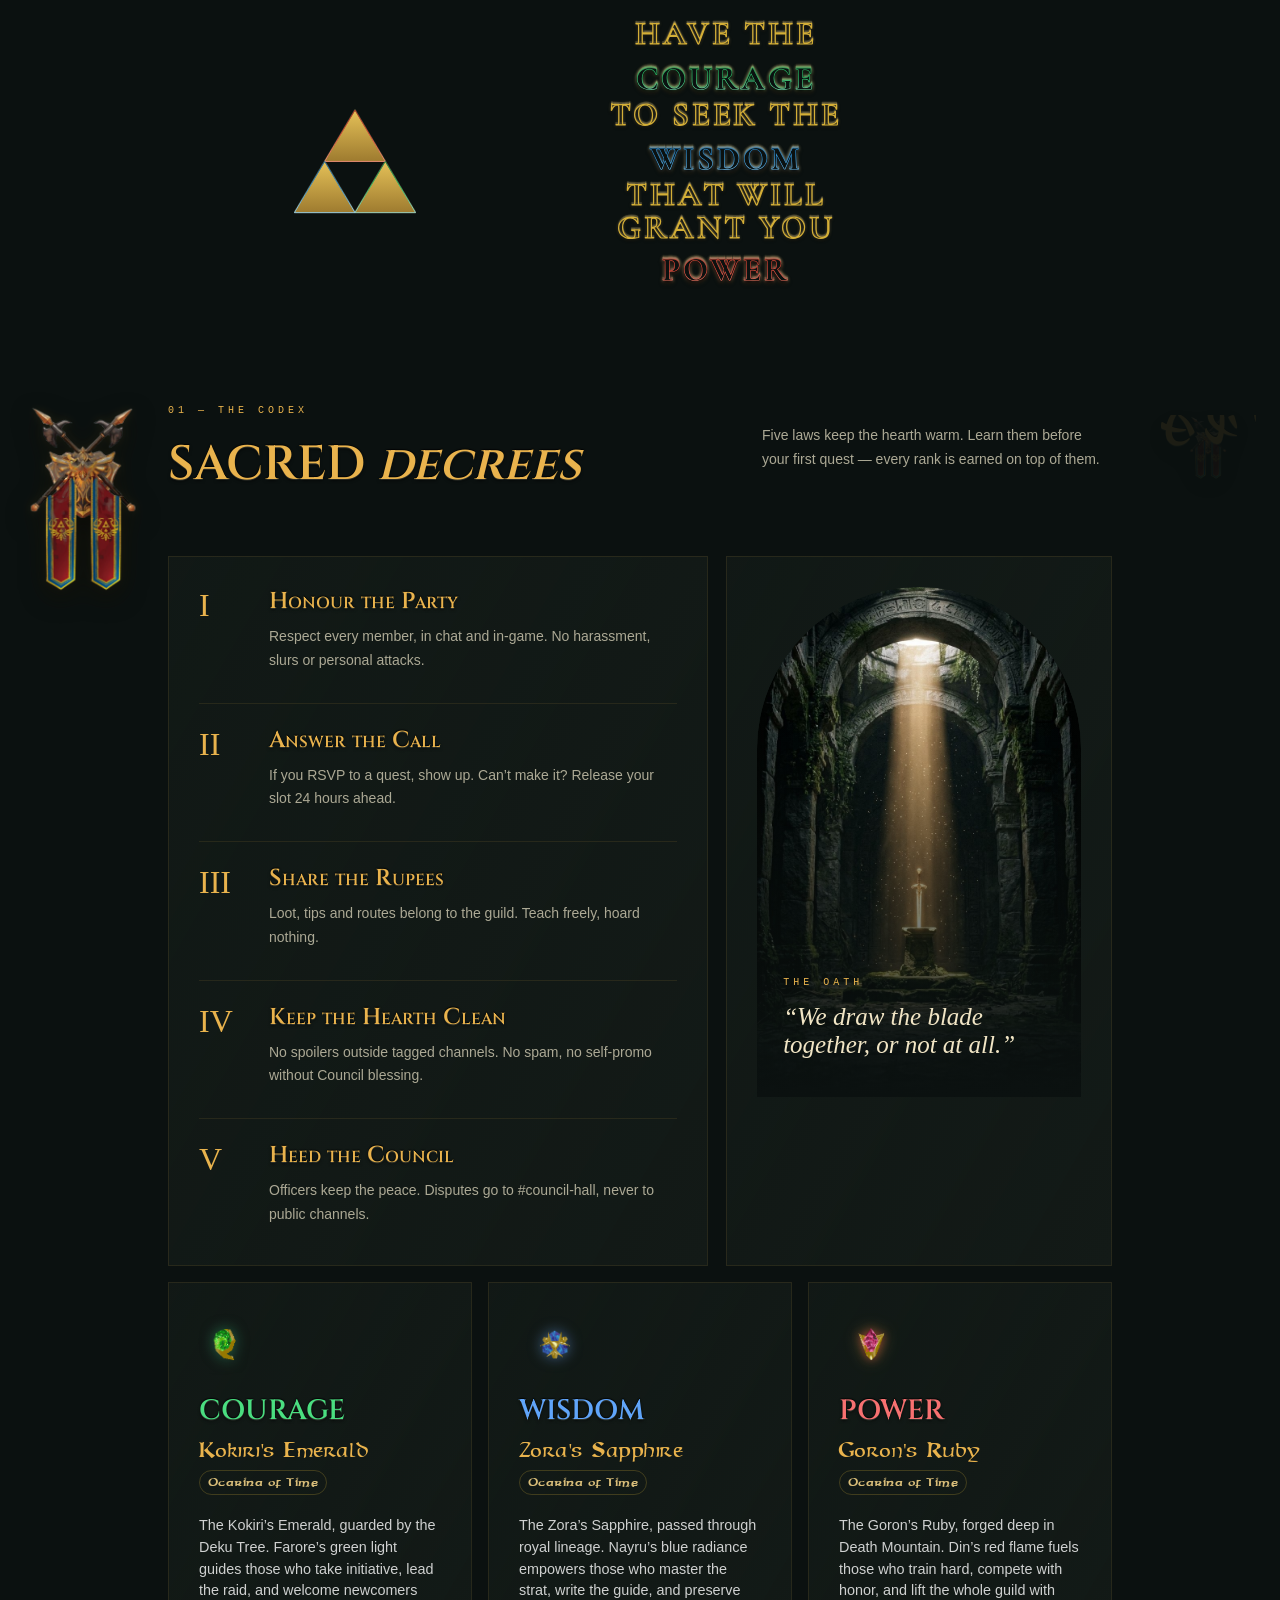
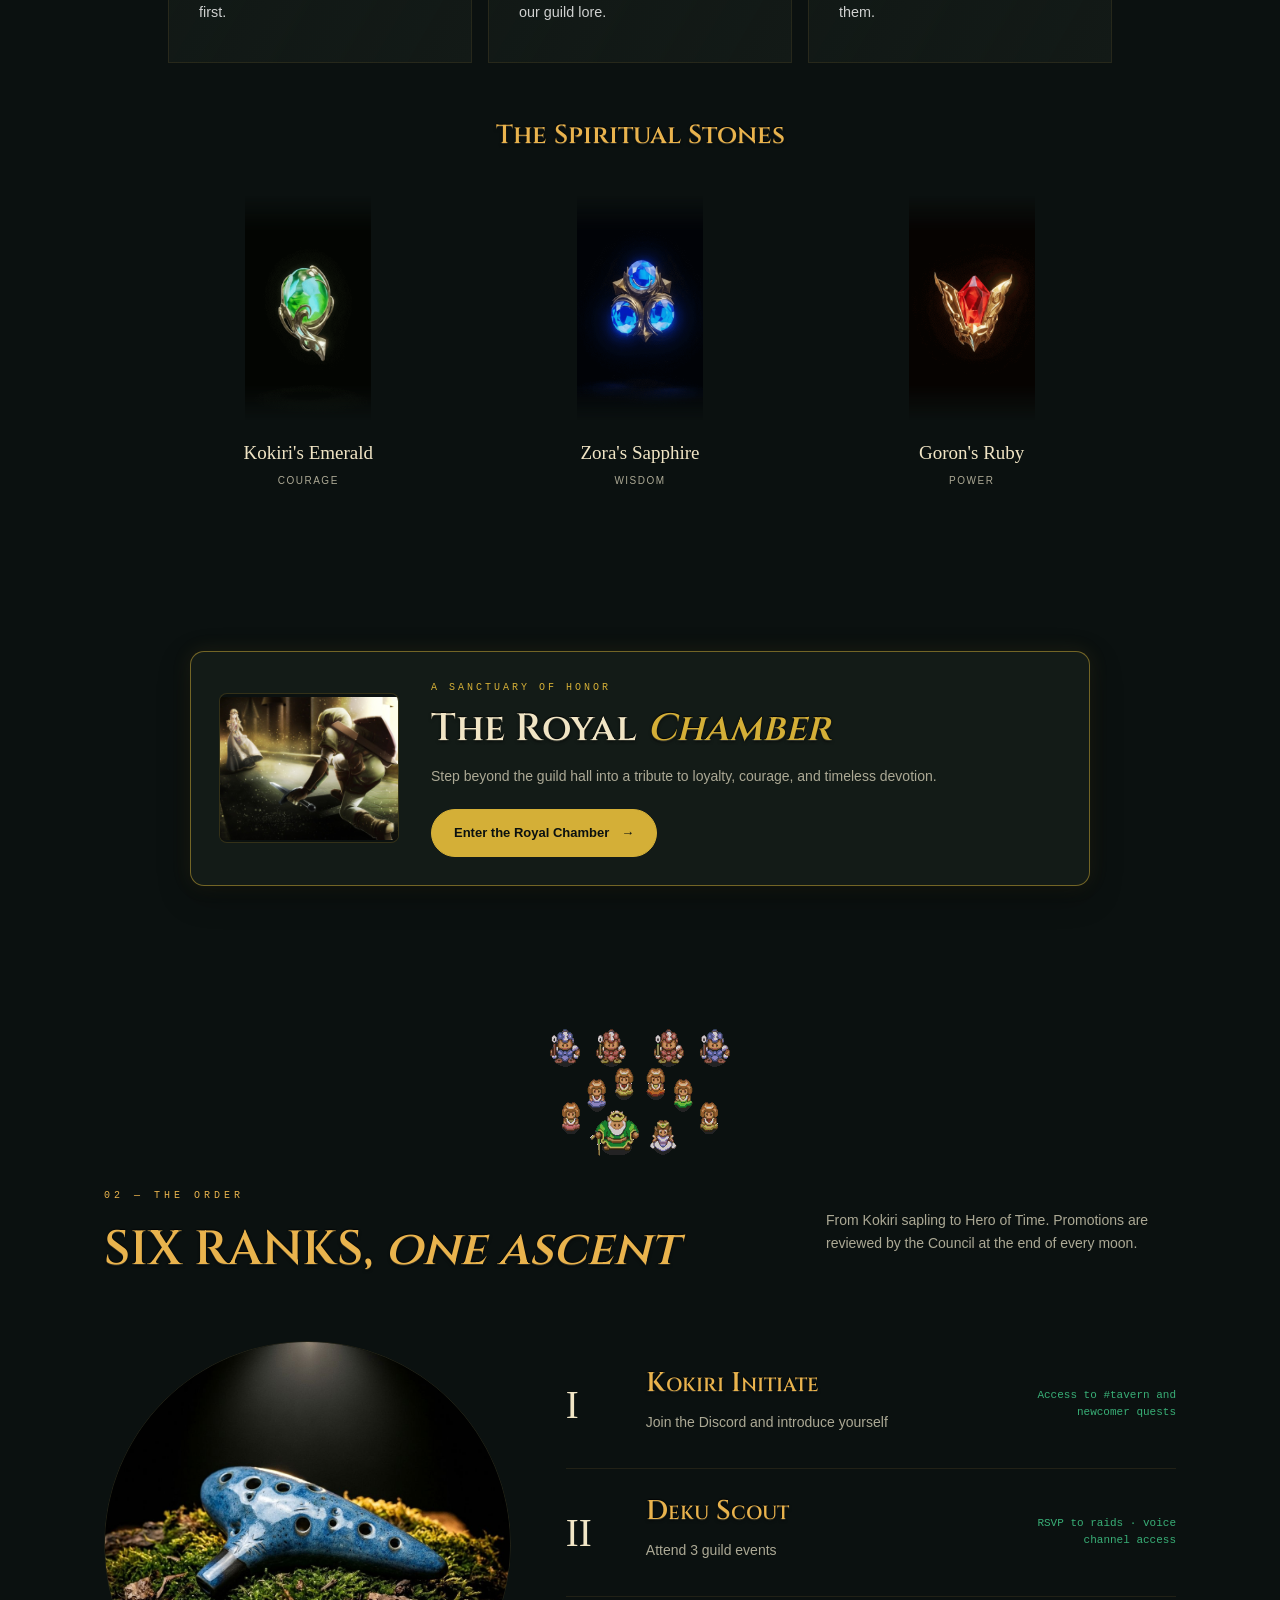
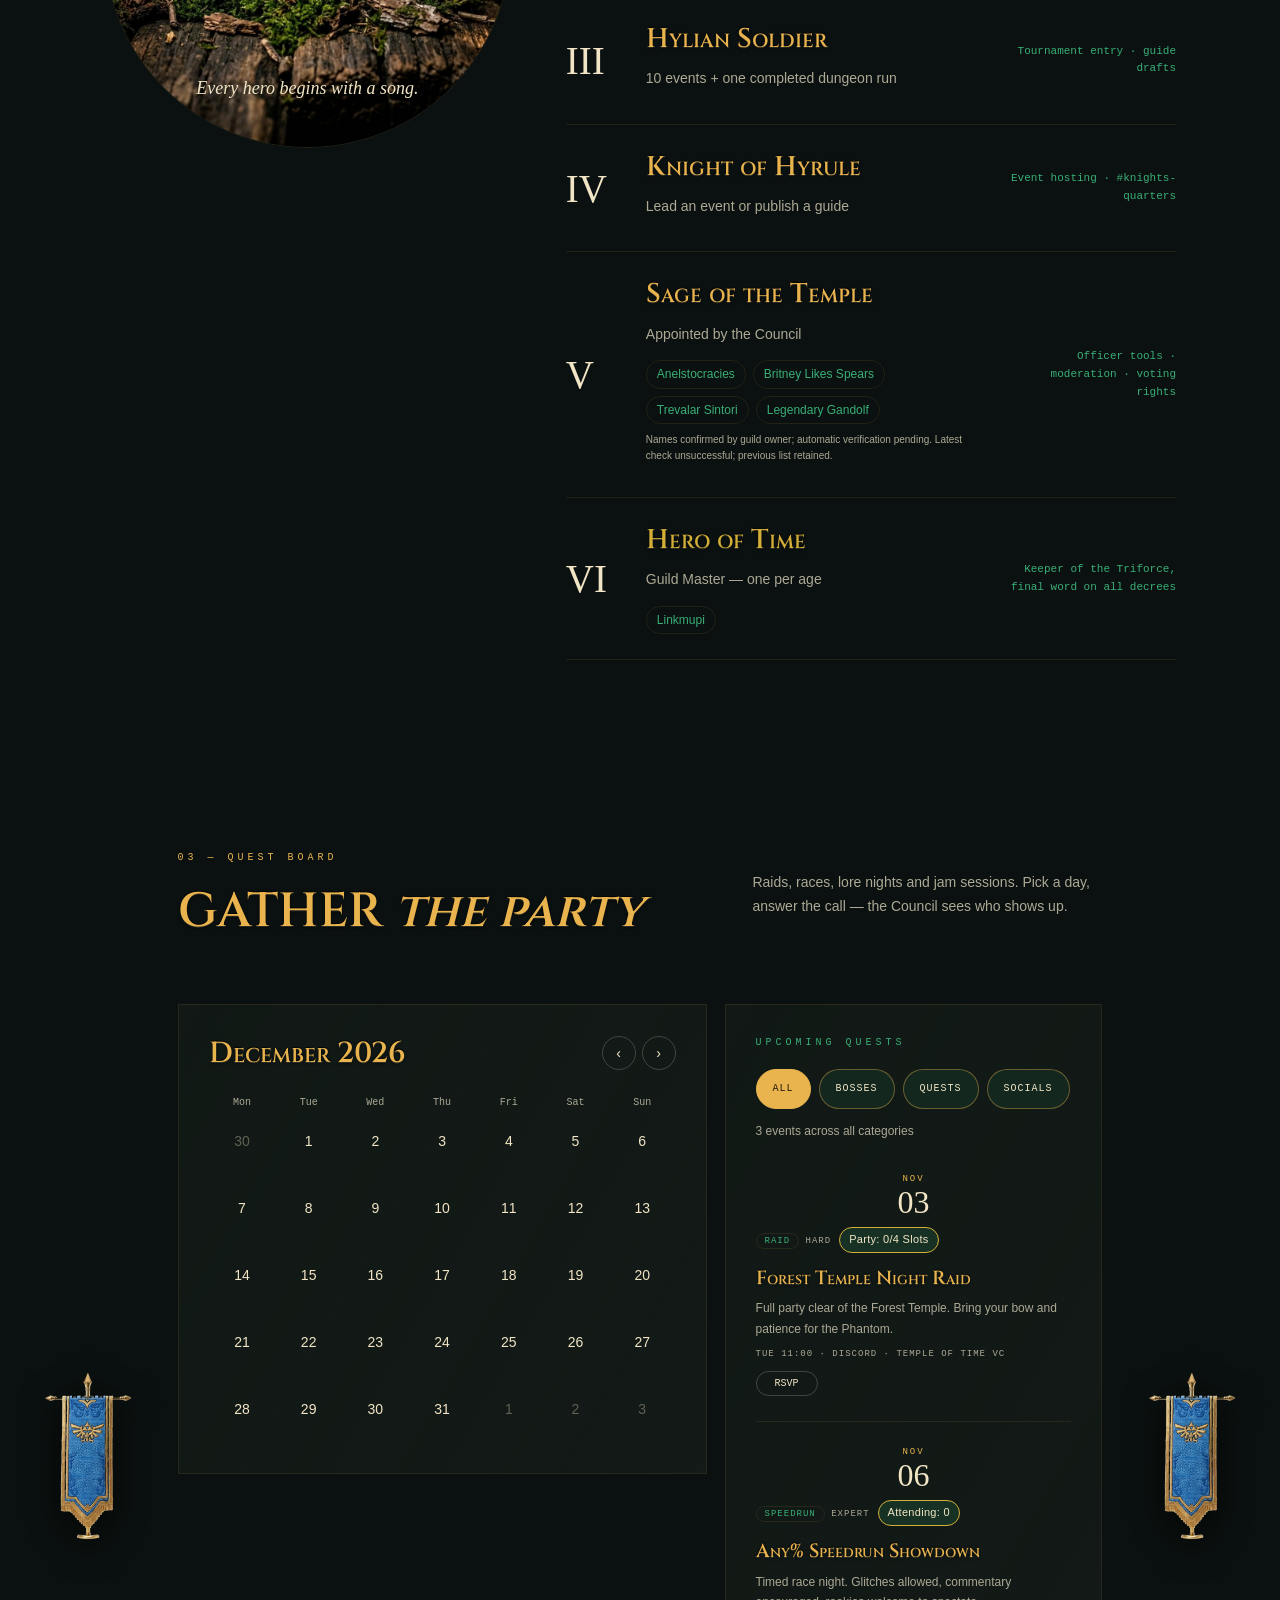
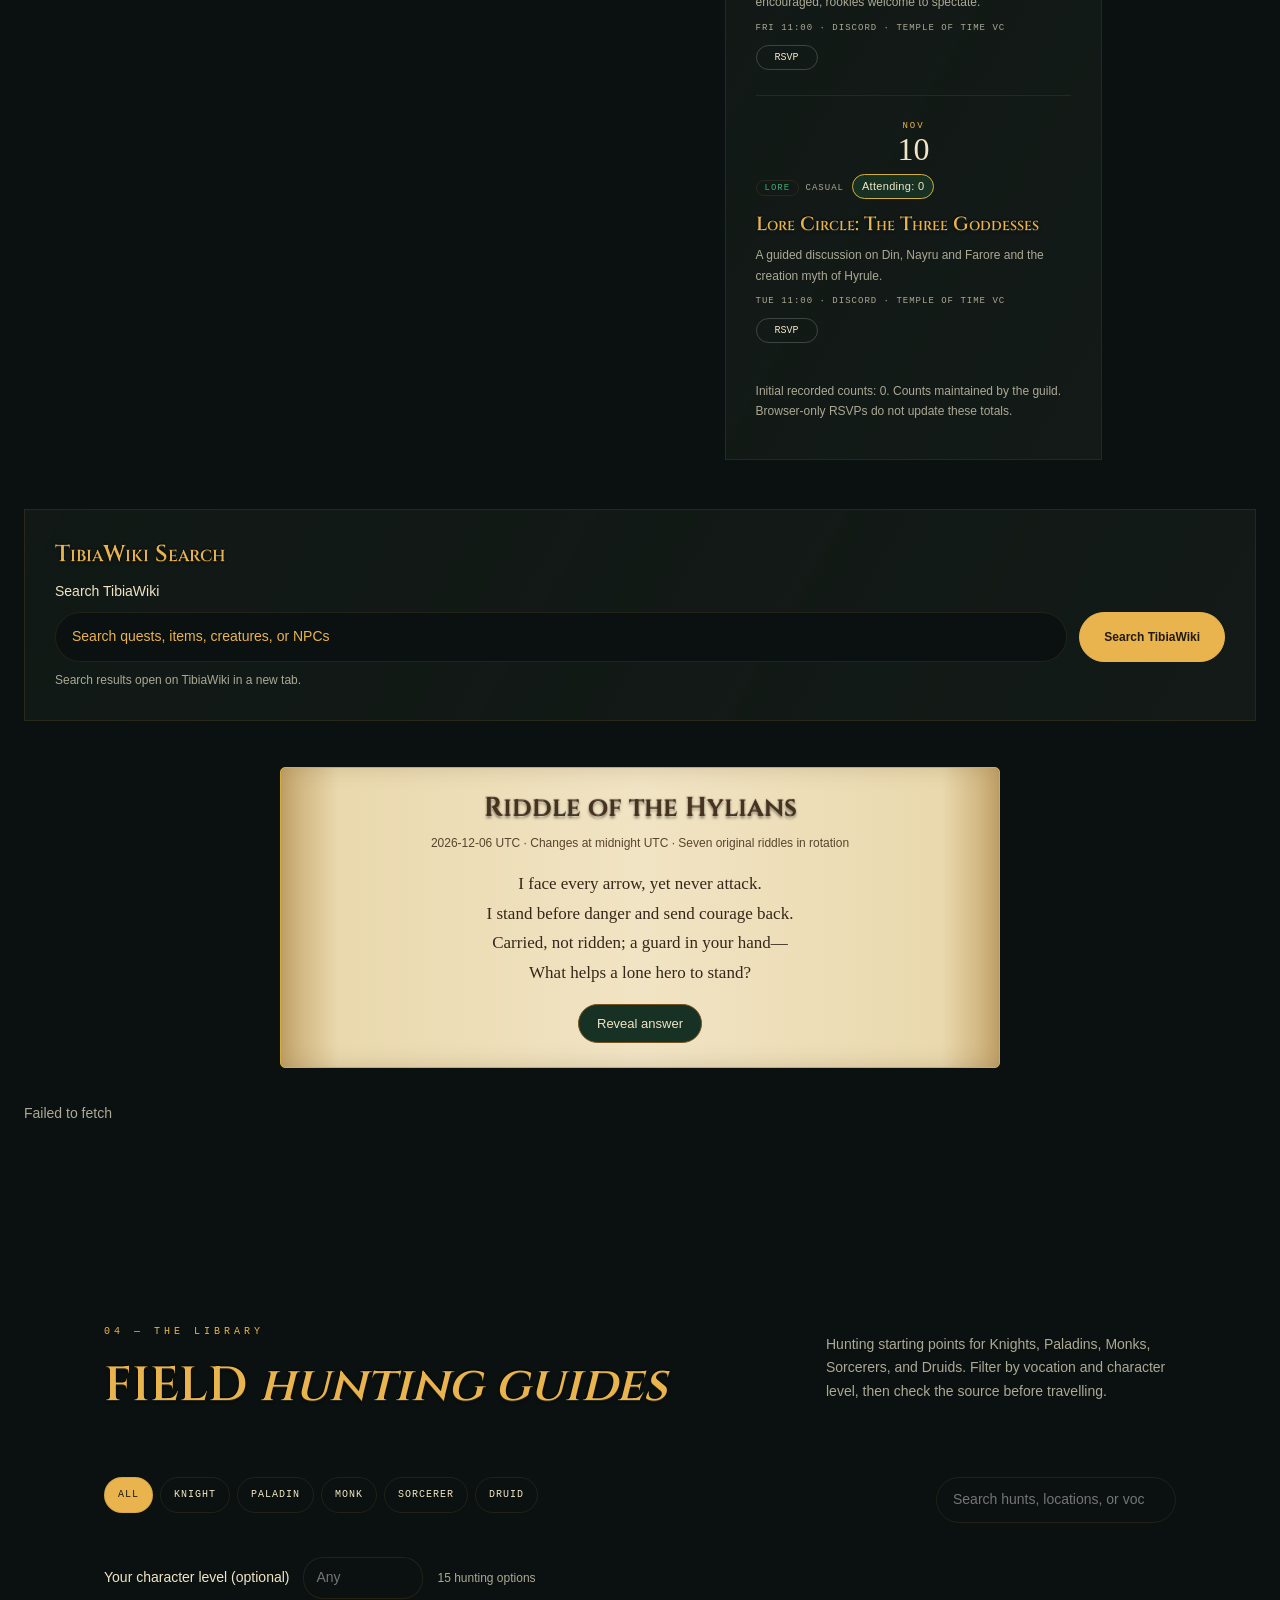
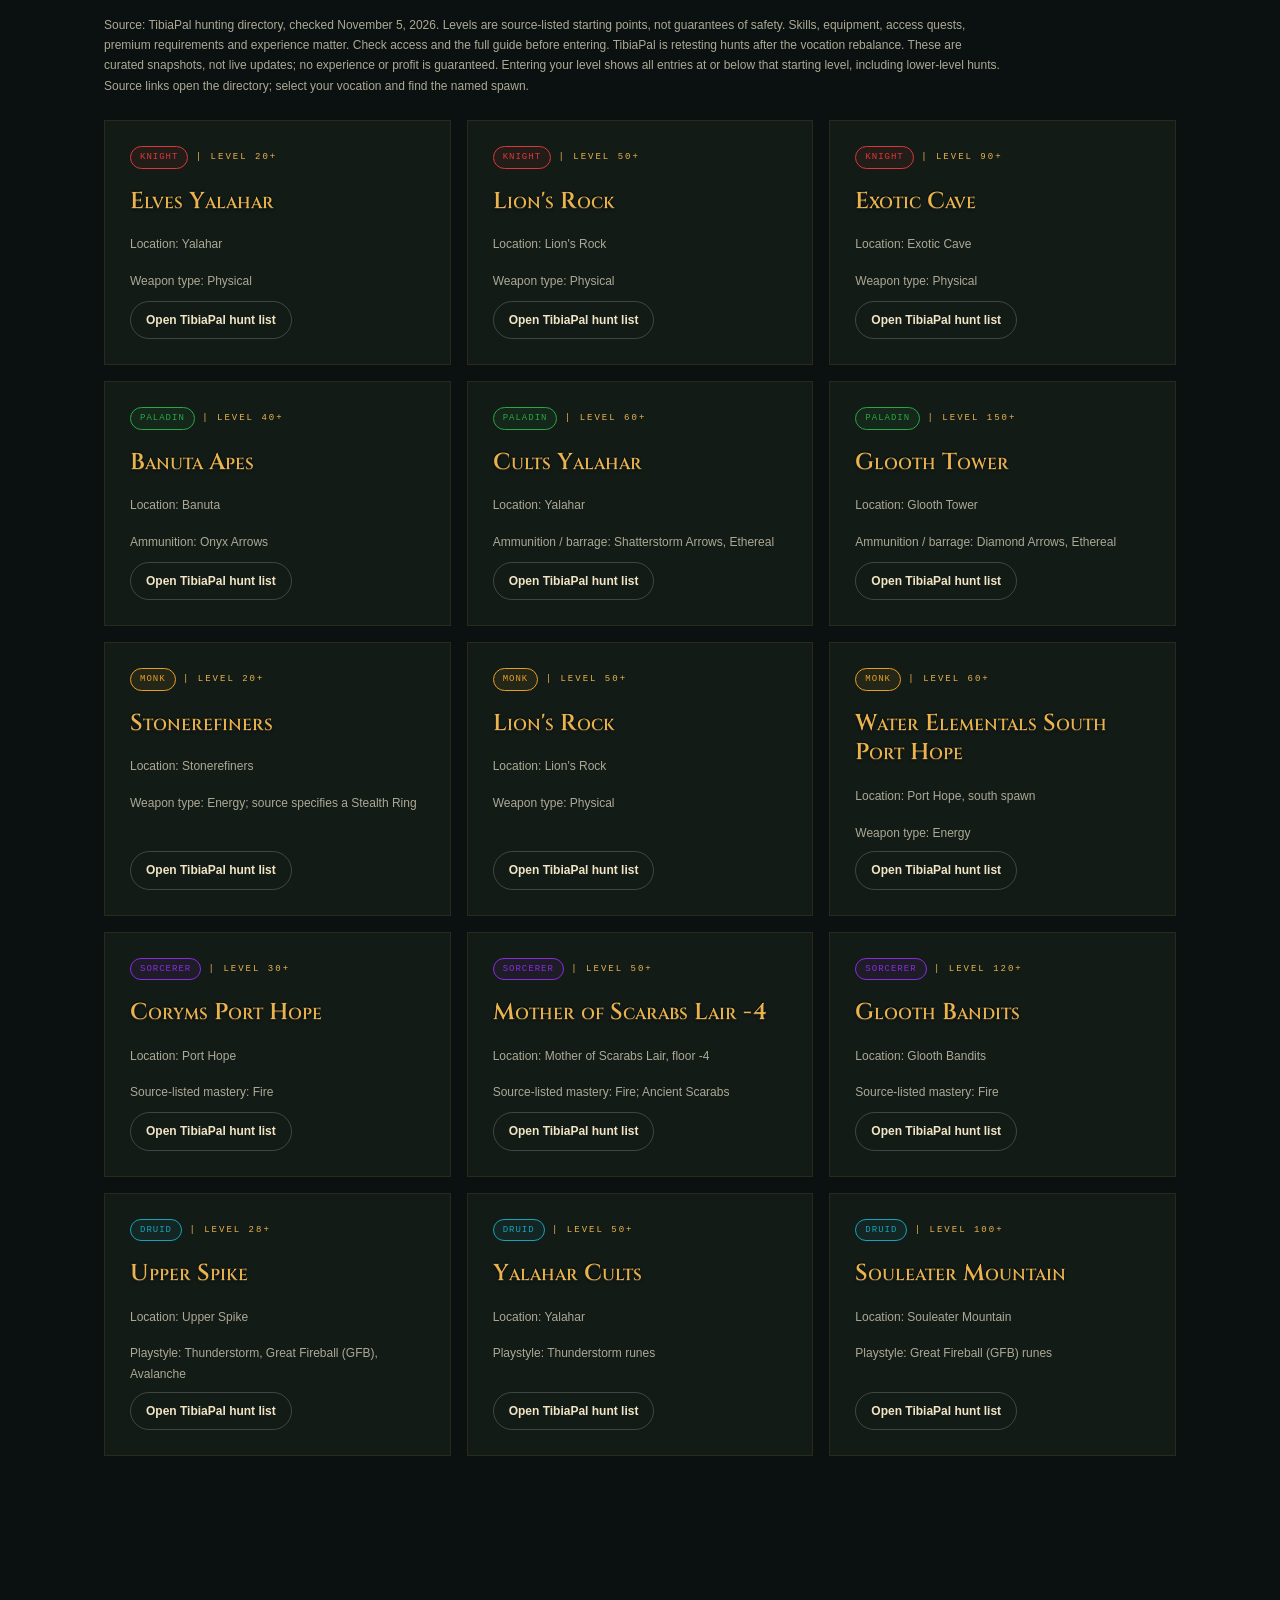
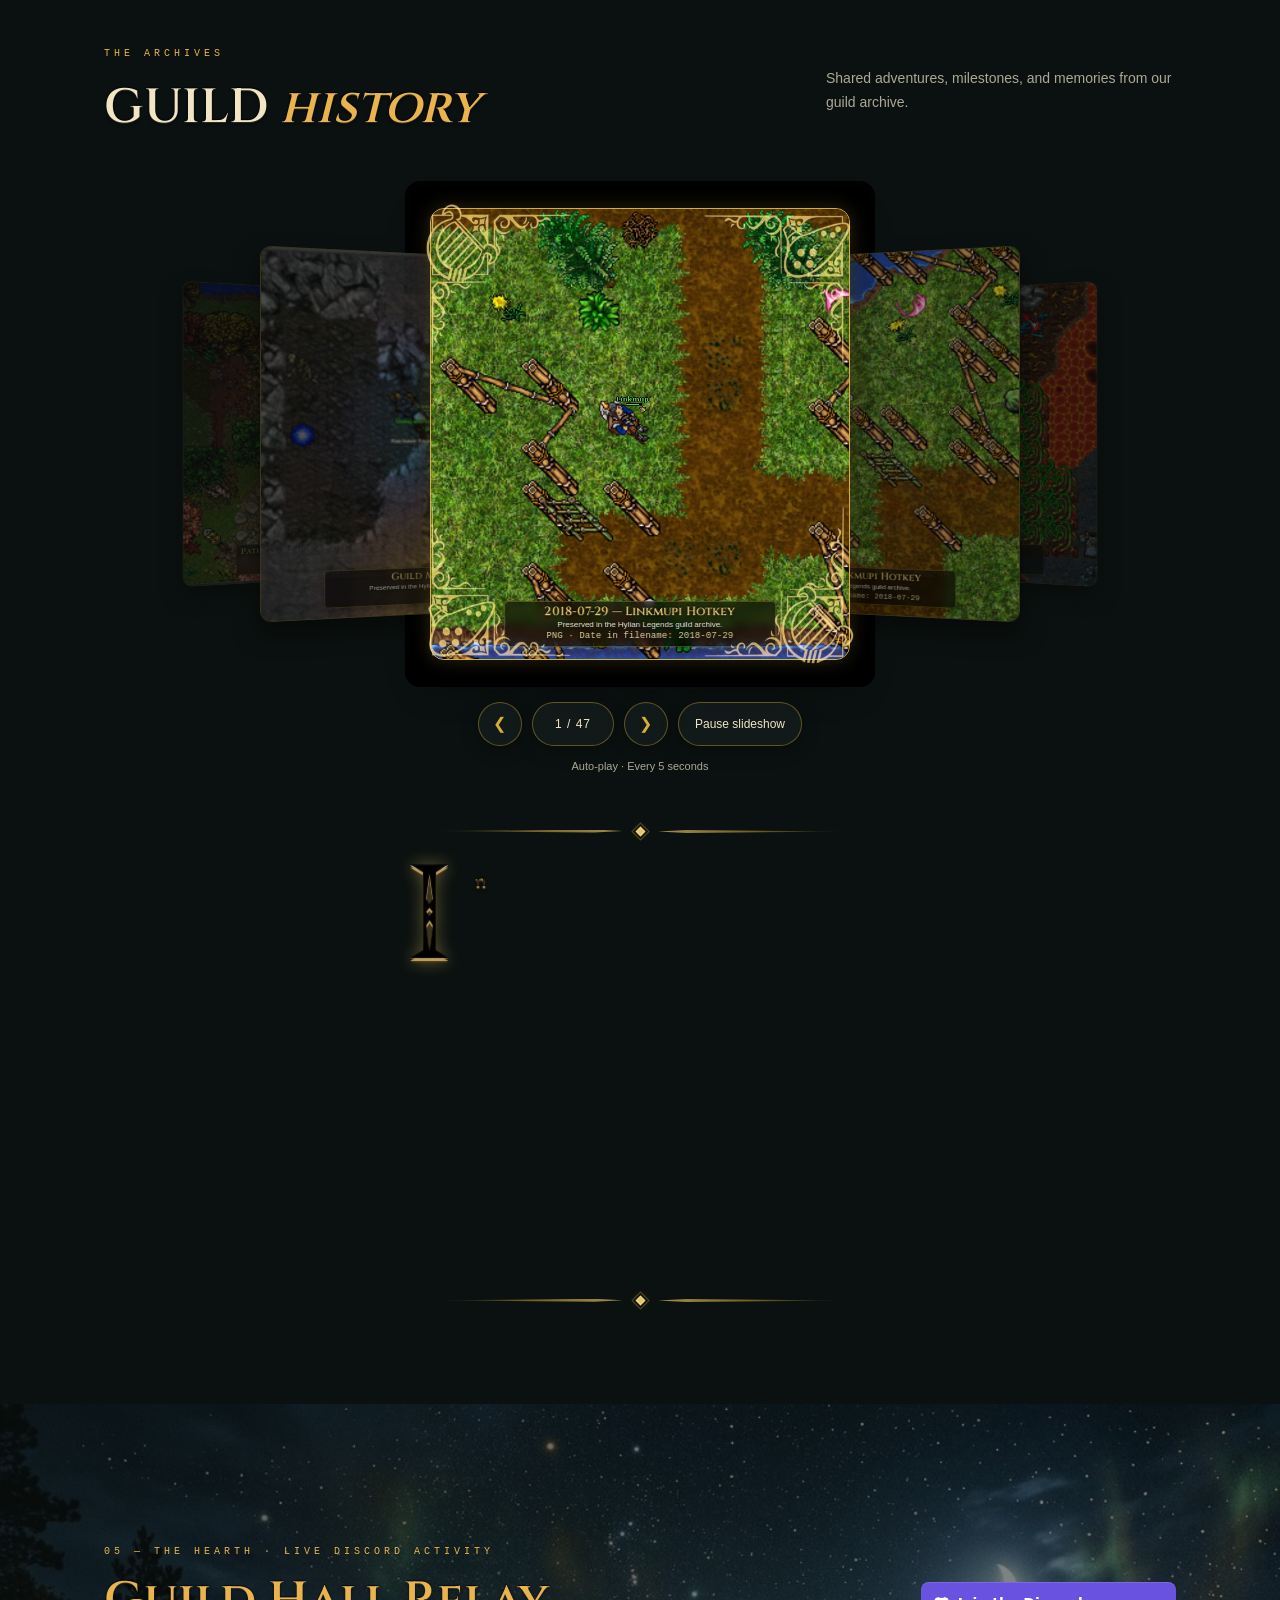
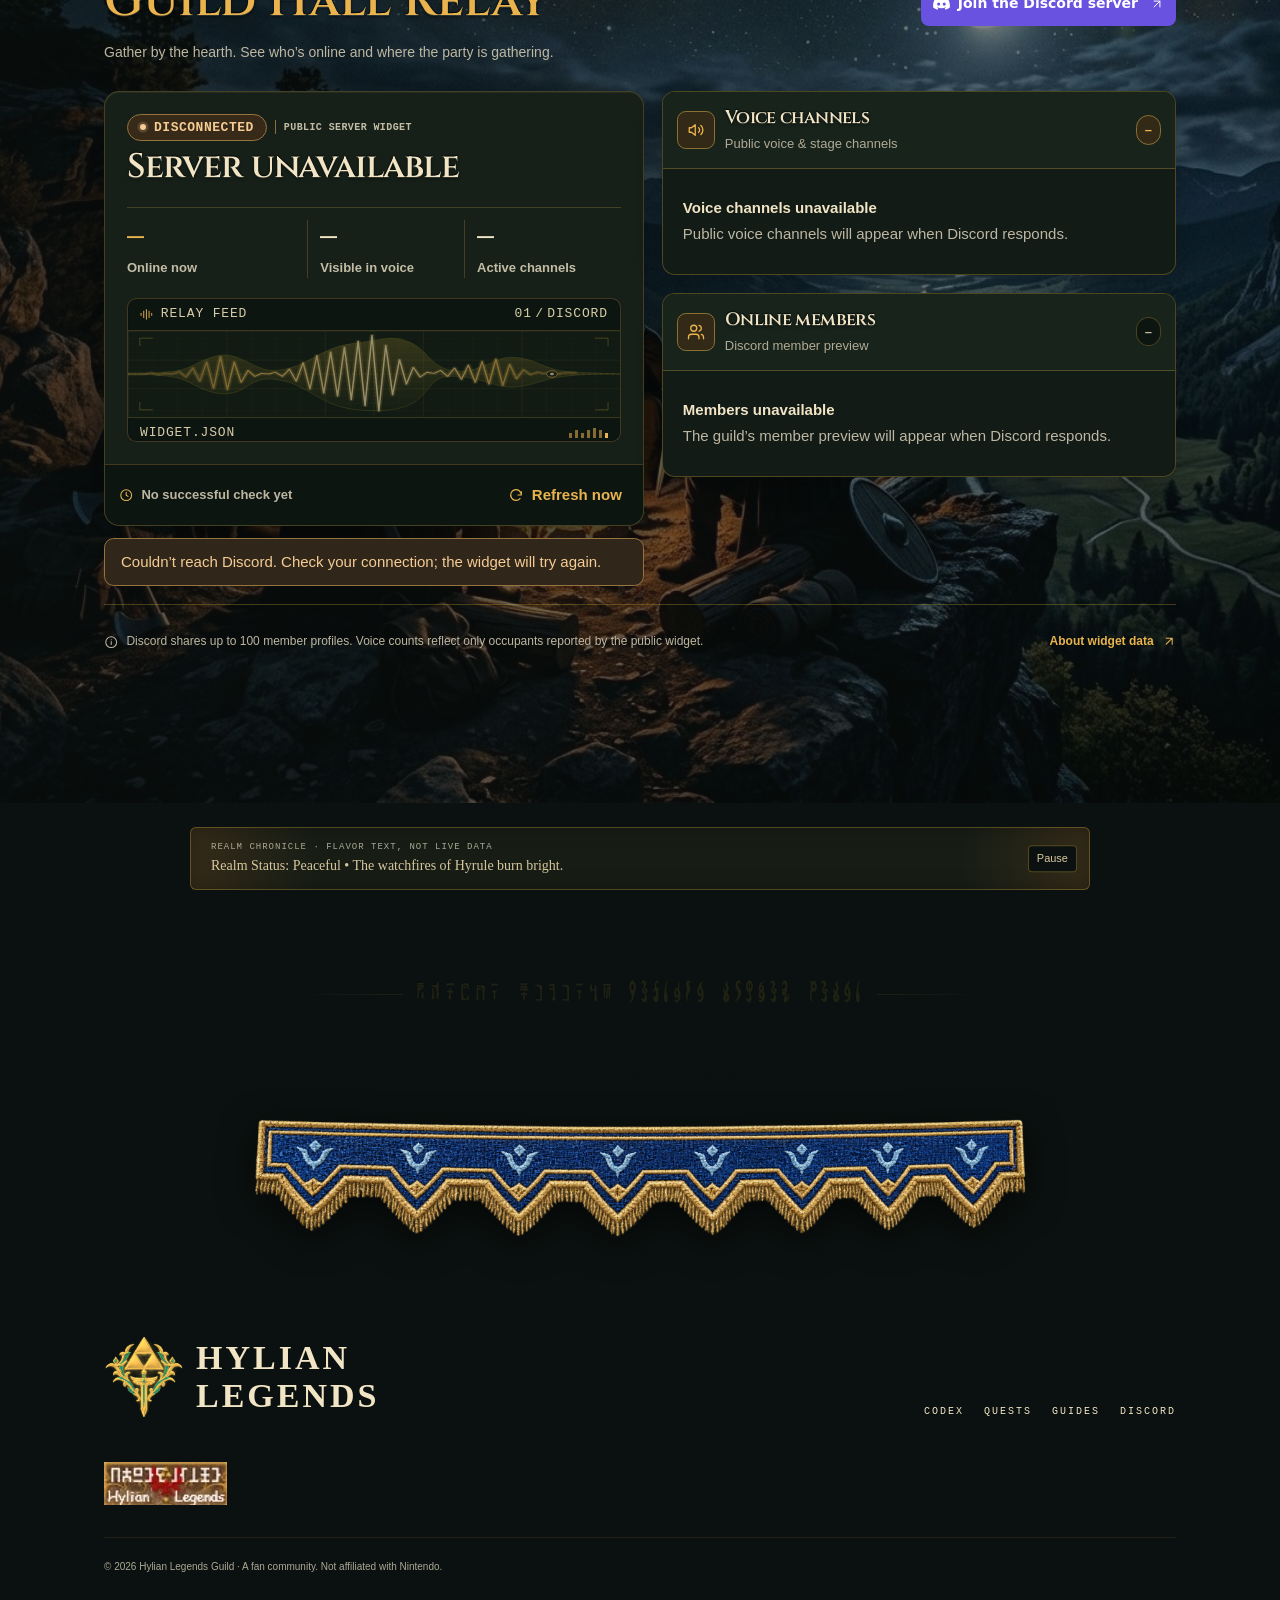
==== commit 9a74d292: "Bring outer hero flags in front of towers and refine horizontal alignment" ====
--- a/index.html
+++ b/index.html
@@ -87,8 +87,8 @@
 </style>
 <style id="hylian-hero-flag-seam-styles">
 @media(min-width:1200px){
-.guild-home #home.hero>#hylian-home-banner-left{left:calc(clamp(24px,3vw,48px) - clamp(12px,1vw,18px));z-index:-1}
-.guild-home #home.hero>#hylian-home-banner-right{right:calc(clamp(24px,3vw,48px) - clamp(12px,1vw,18px));z-index:-1}
+.guild-home #home.hero>#hylian-home-banner-left{left:calc(clamp(24px,3vw,48px) - clamp(18px,1.5vw,24px));z-index:2}
+.guild-home #home.hero>#hylian-home-banner-right{right:calc(clamp(24px,3vw,48px) - clamp(18px,1.5vw,24px));z-index:2}
 }
 </style>
 </head><body class="guild-home">
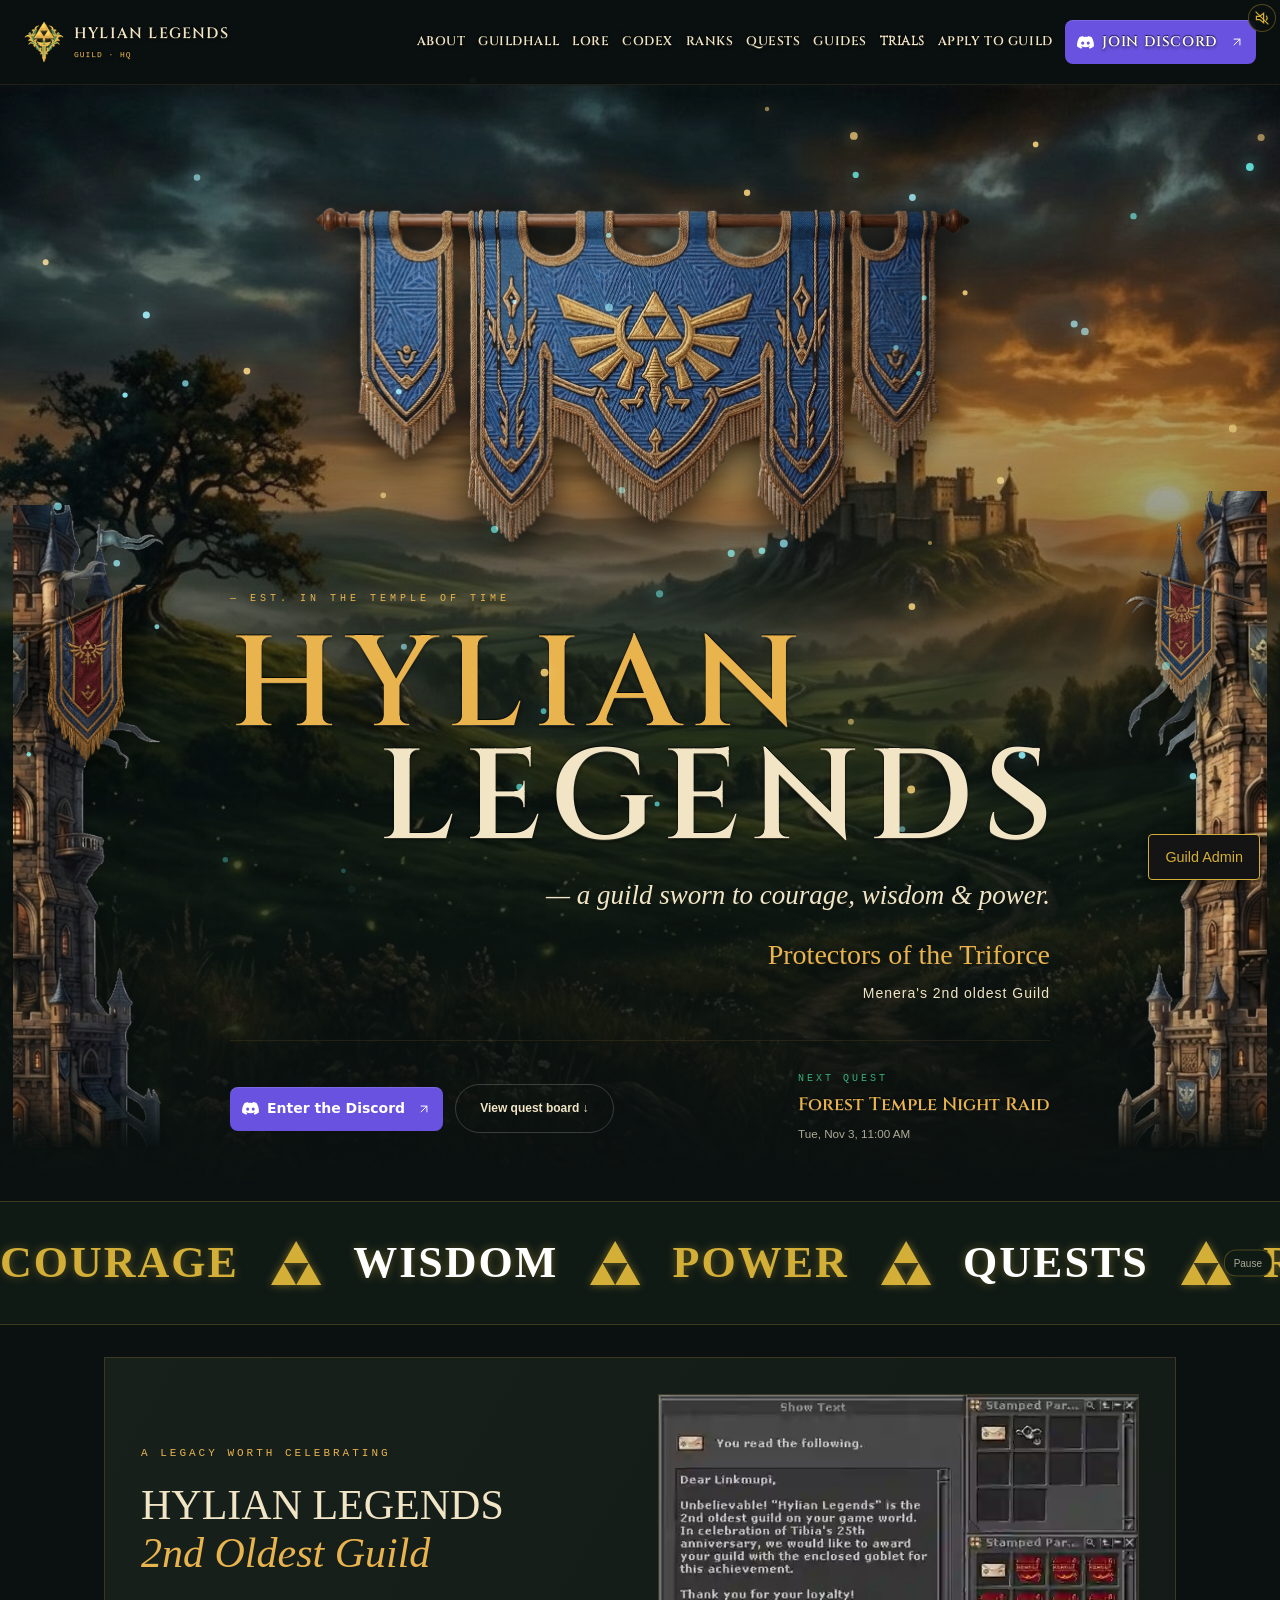
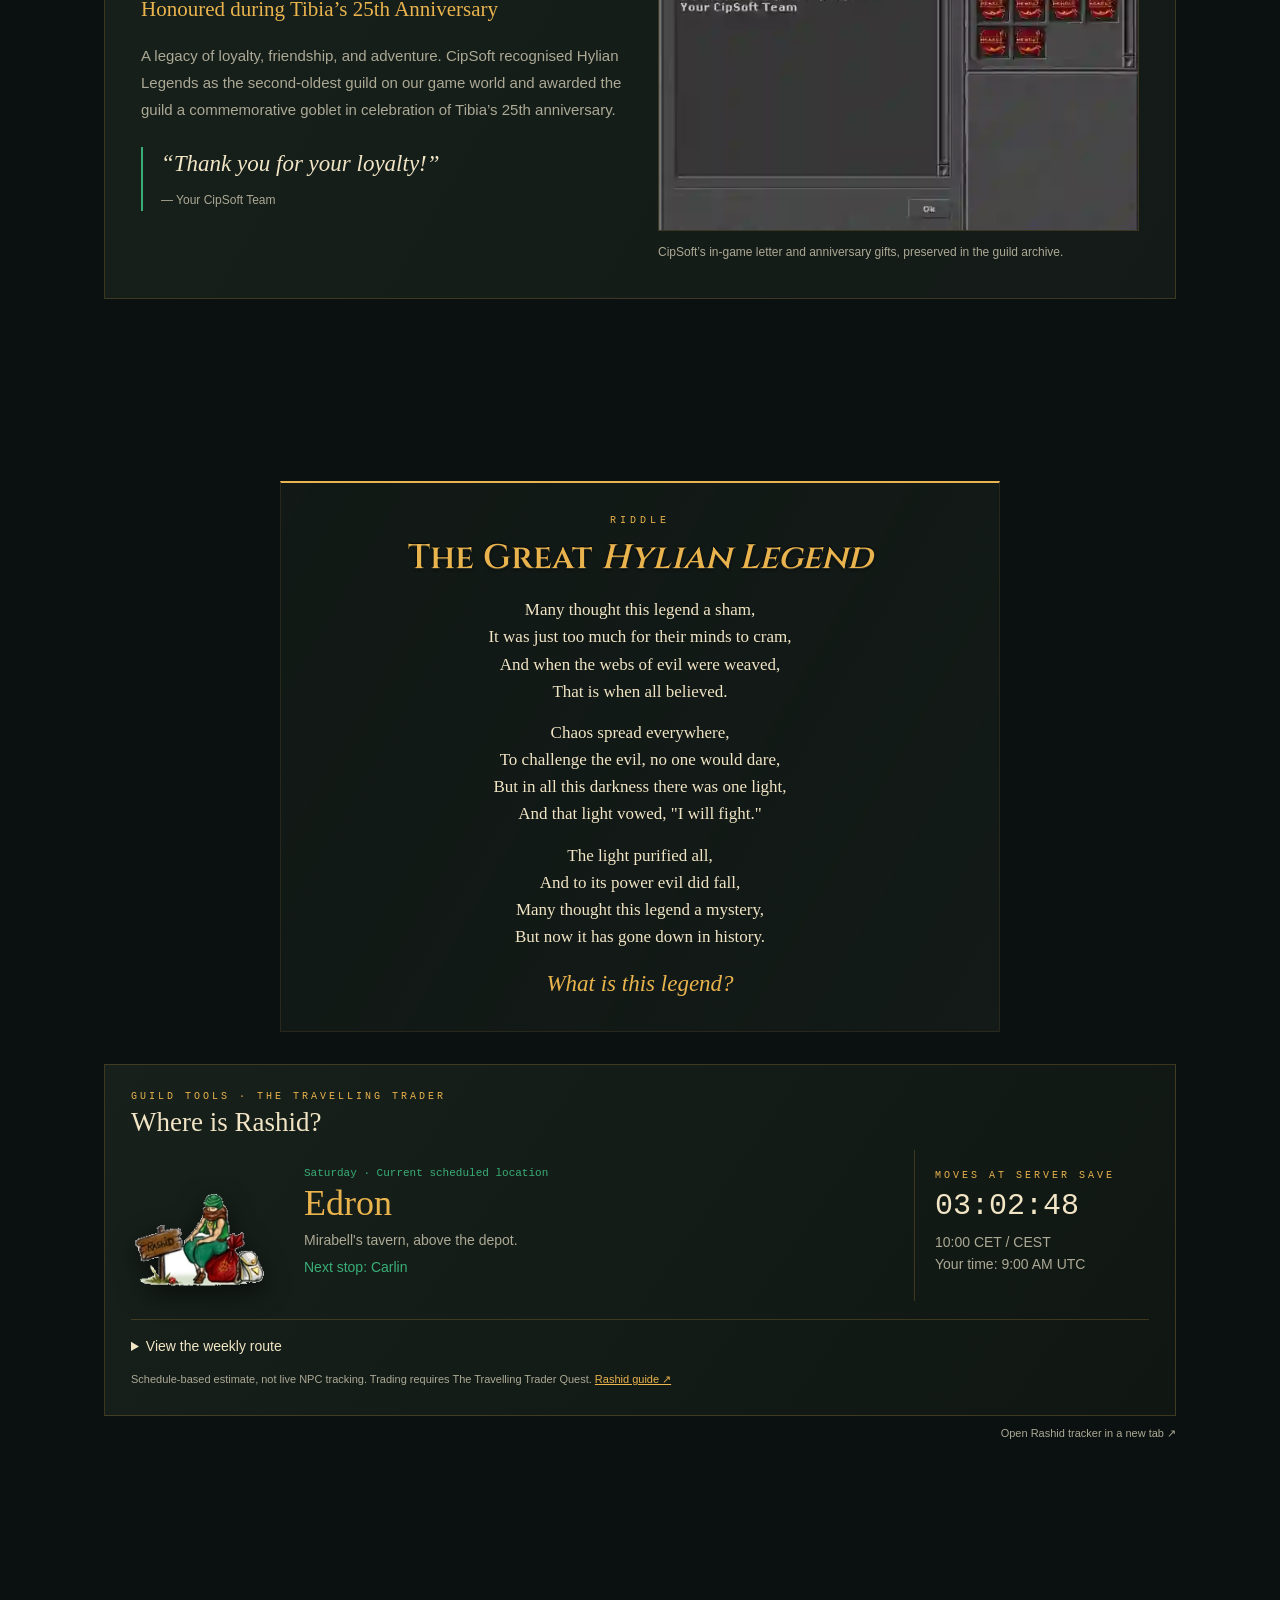
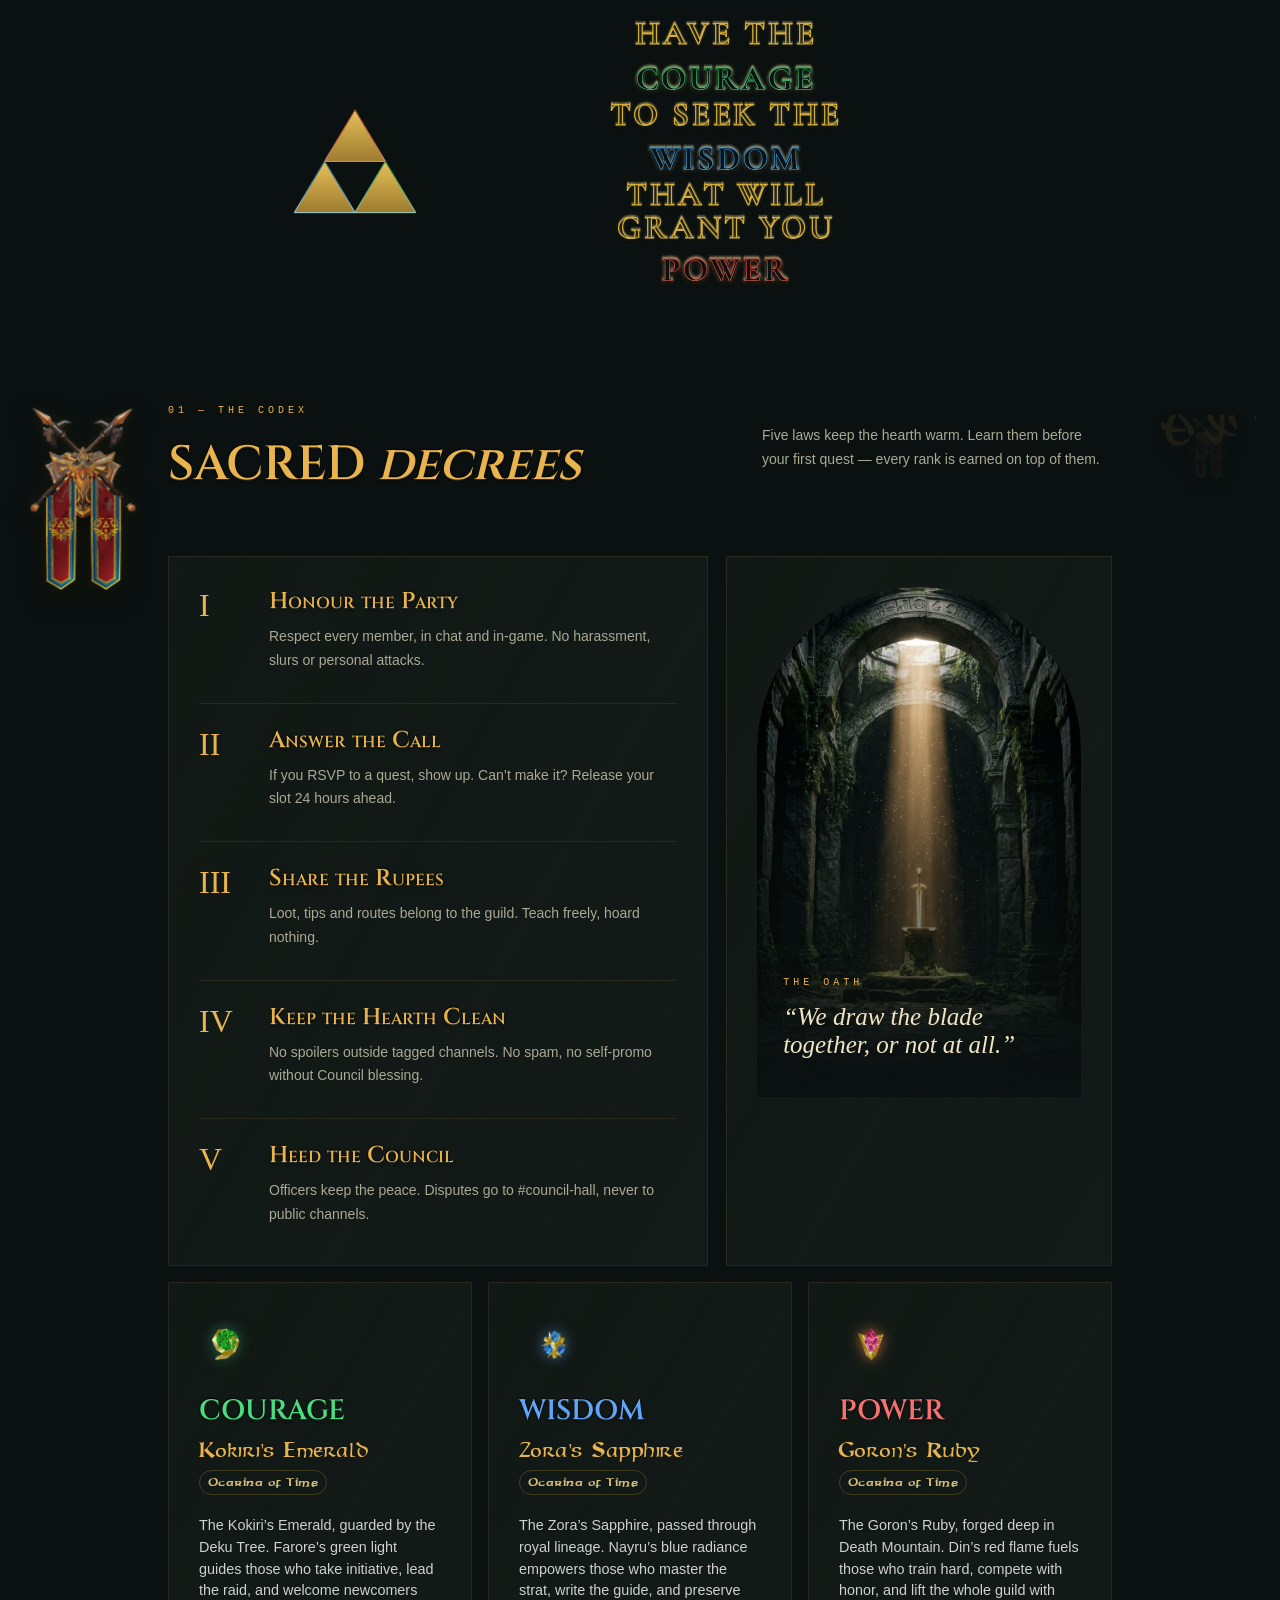
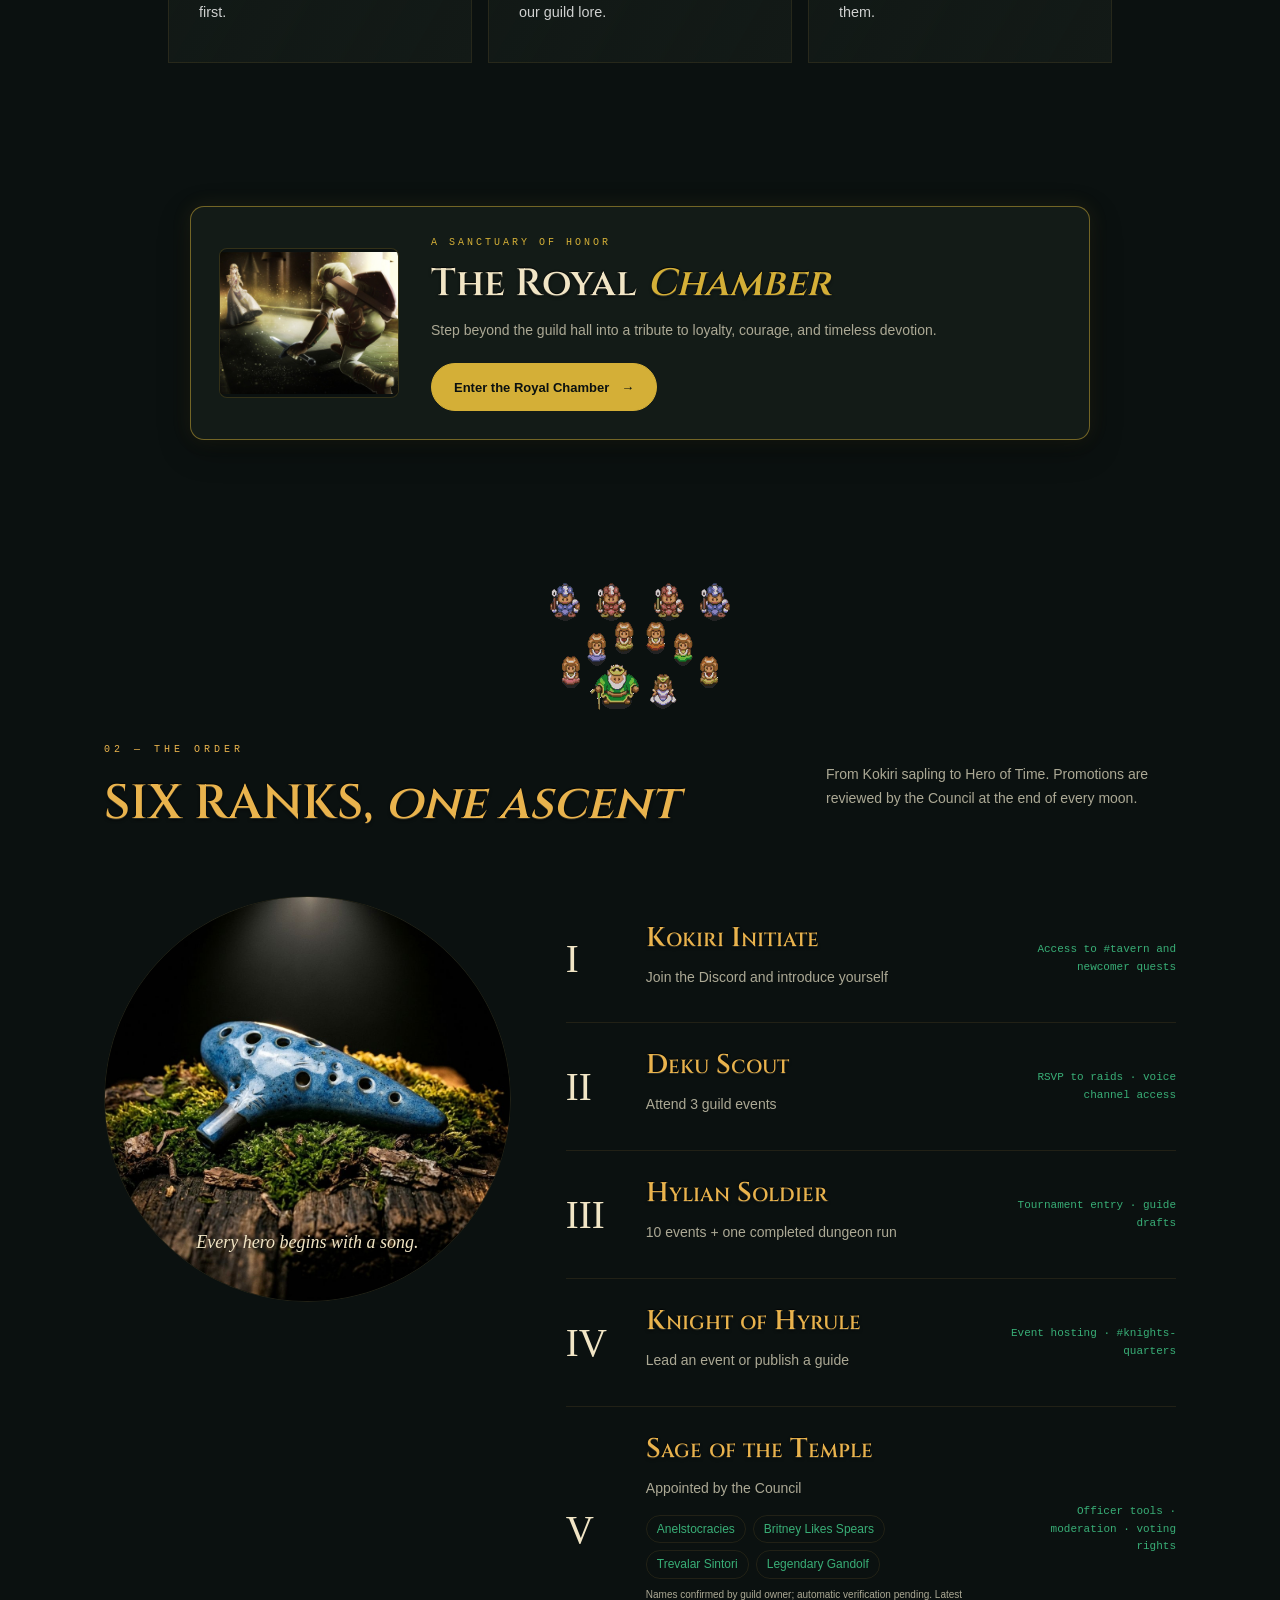
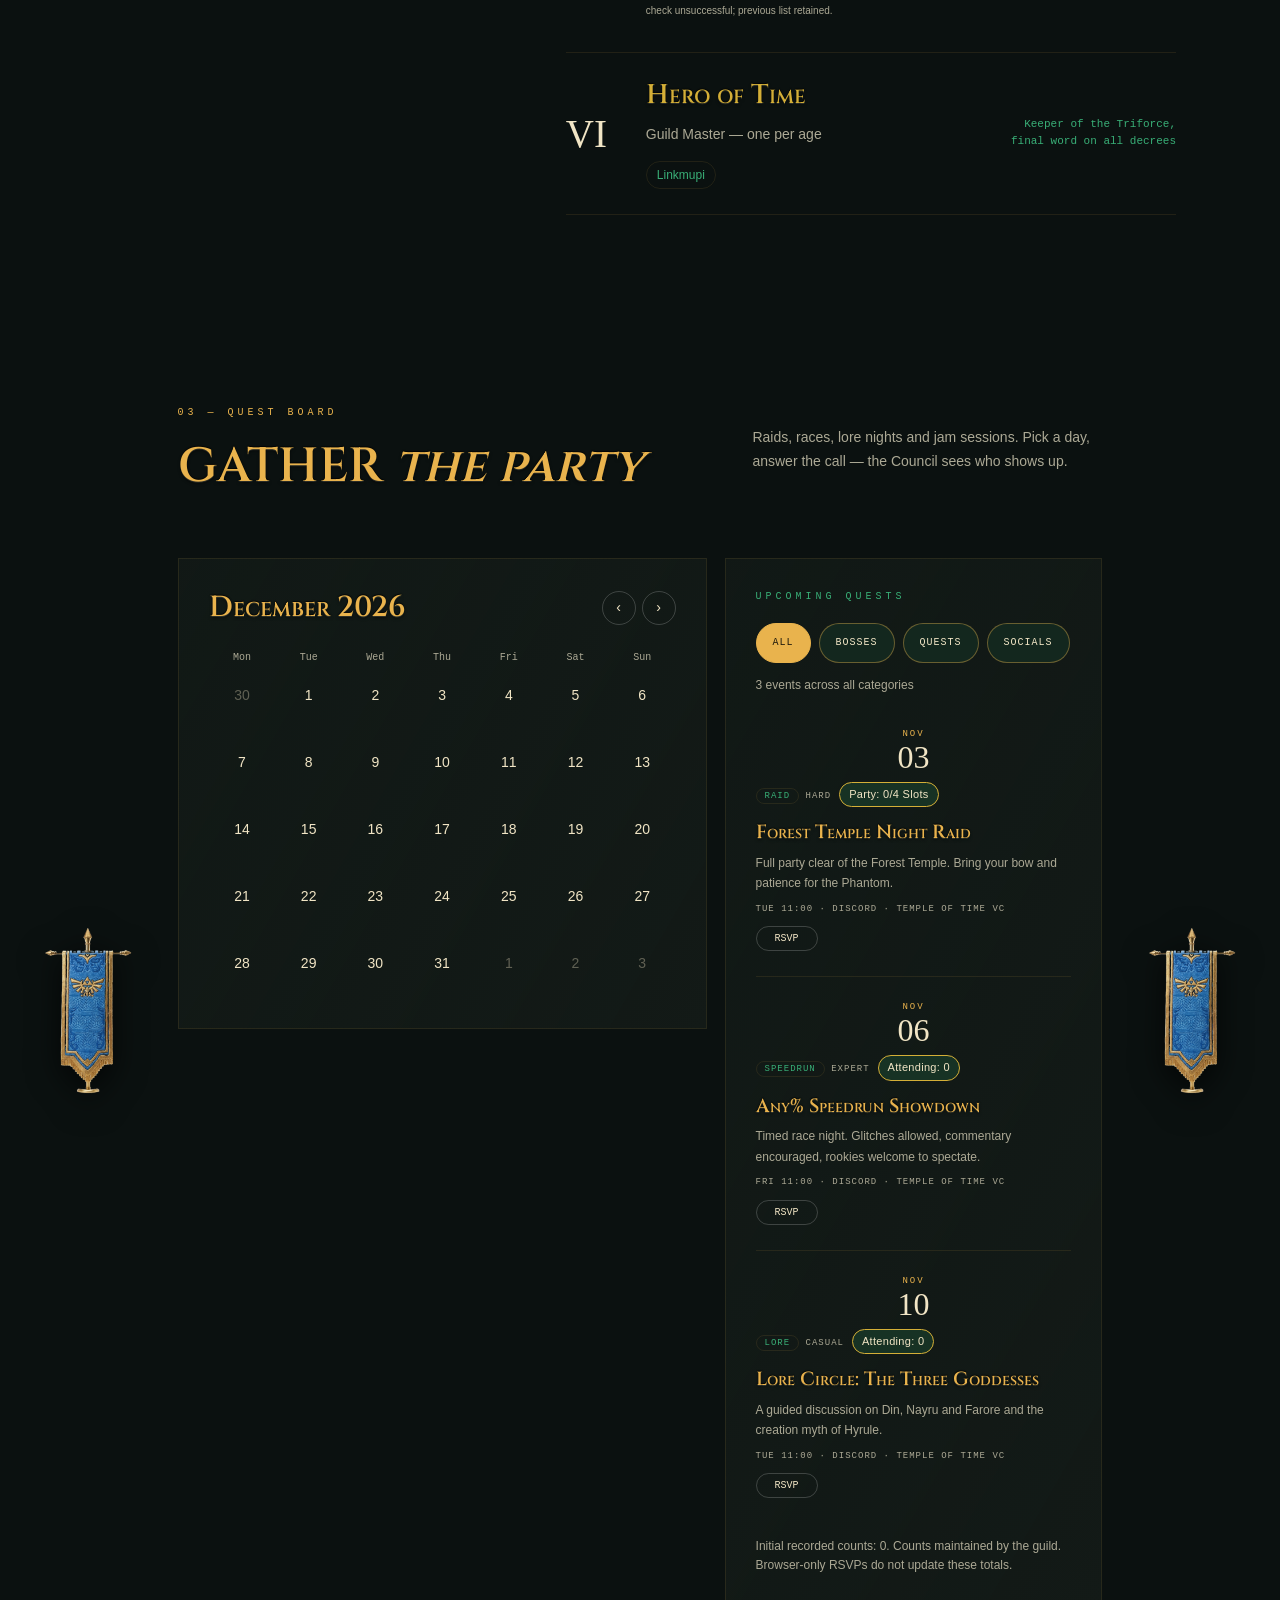
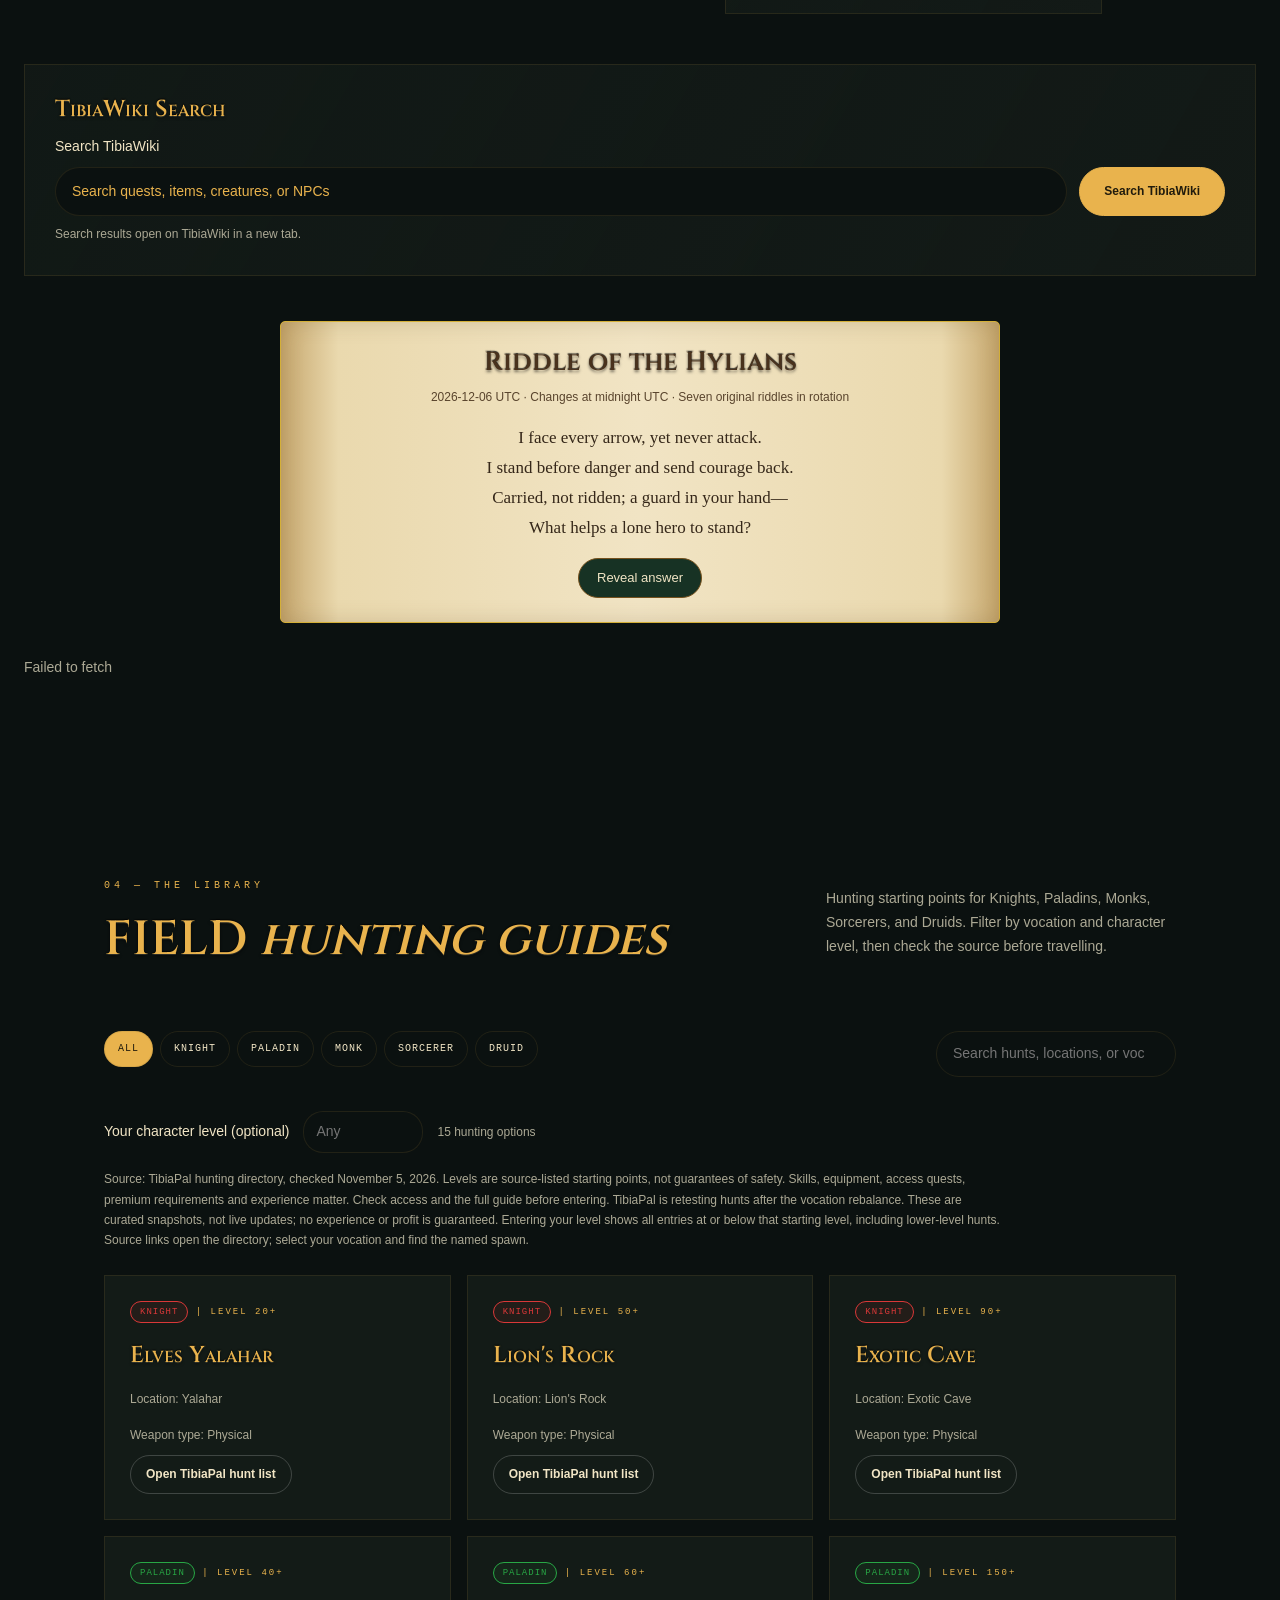
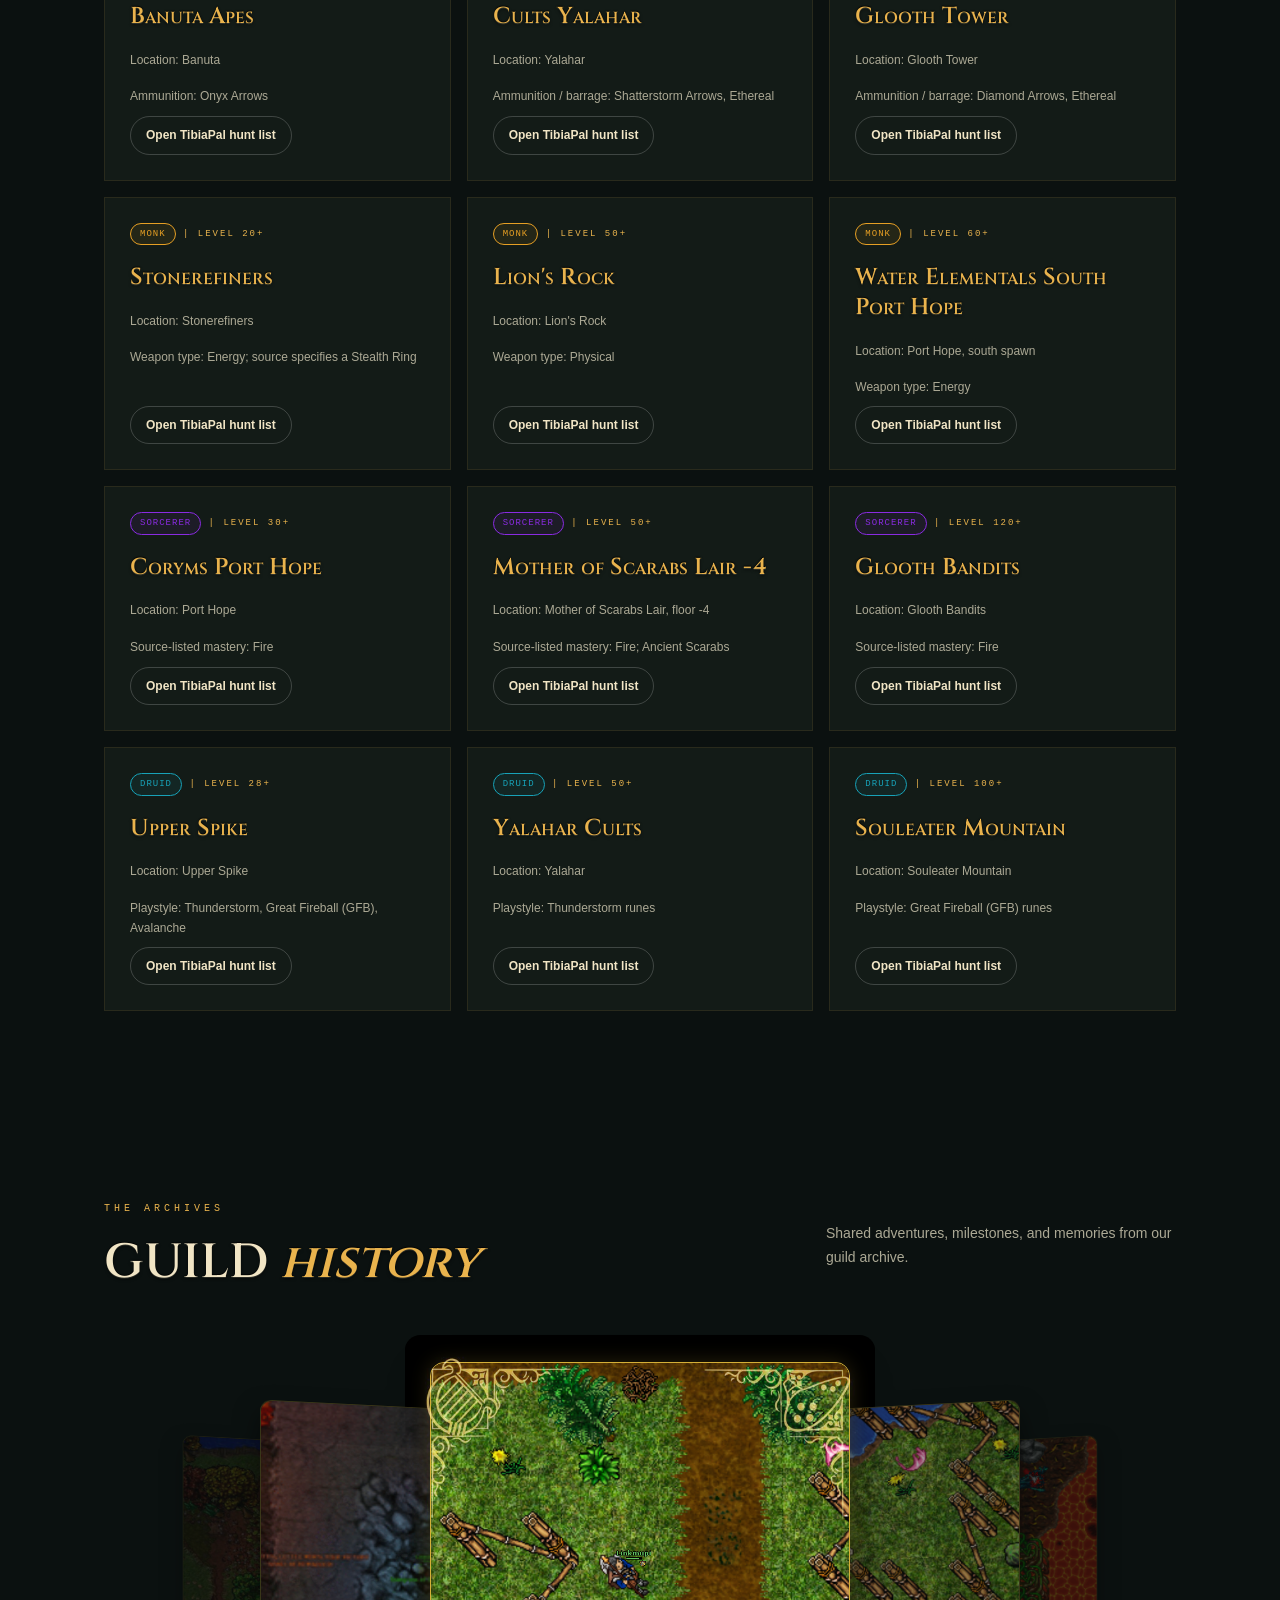
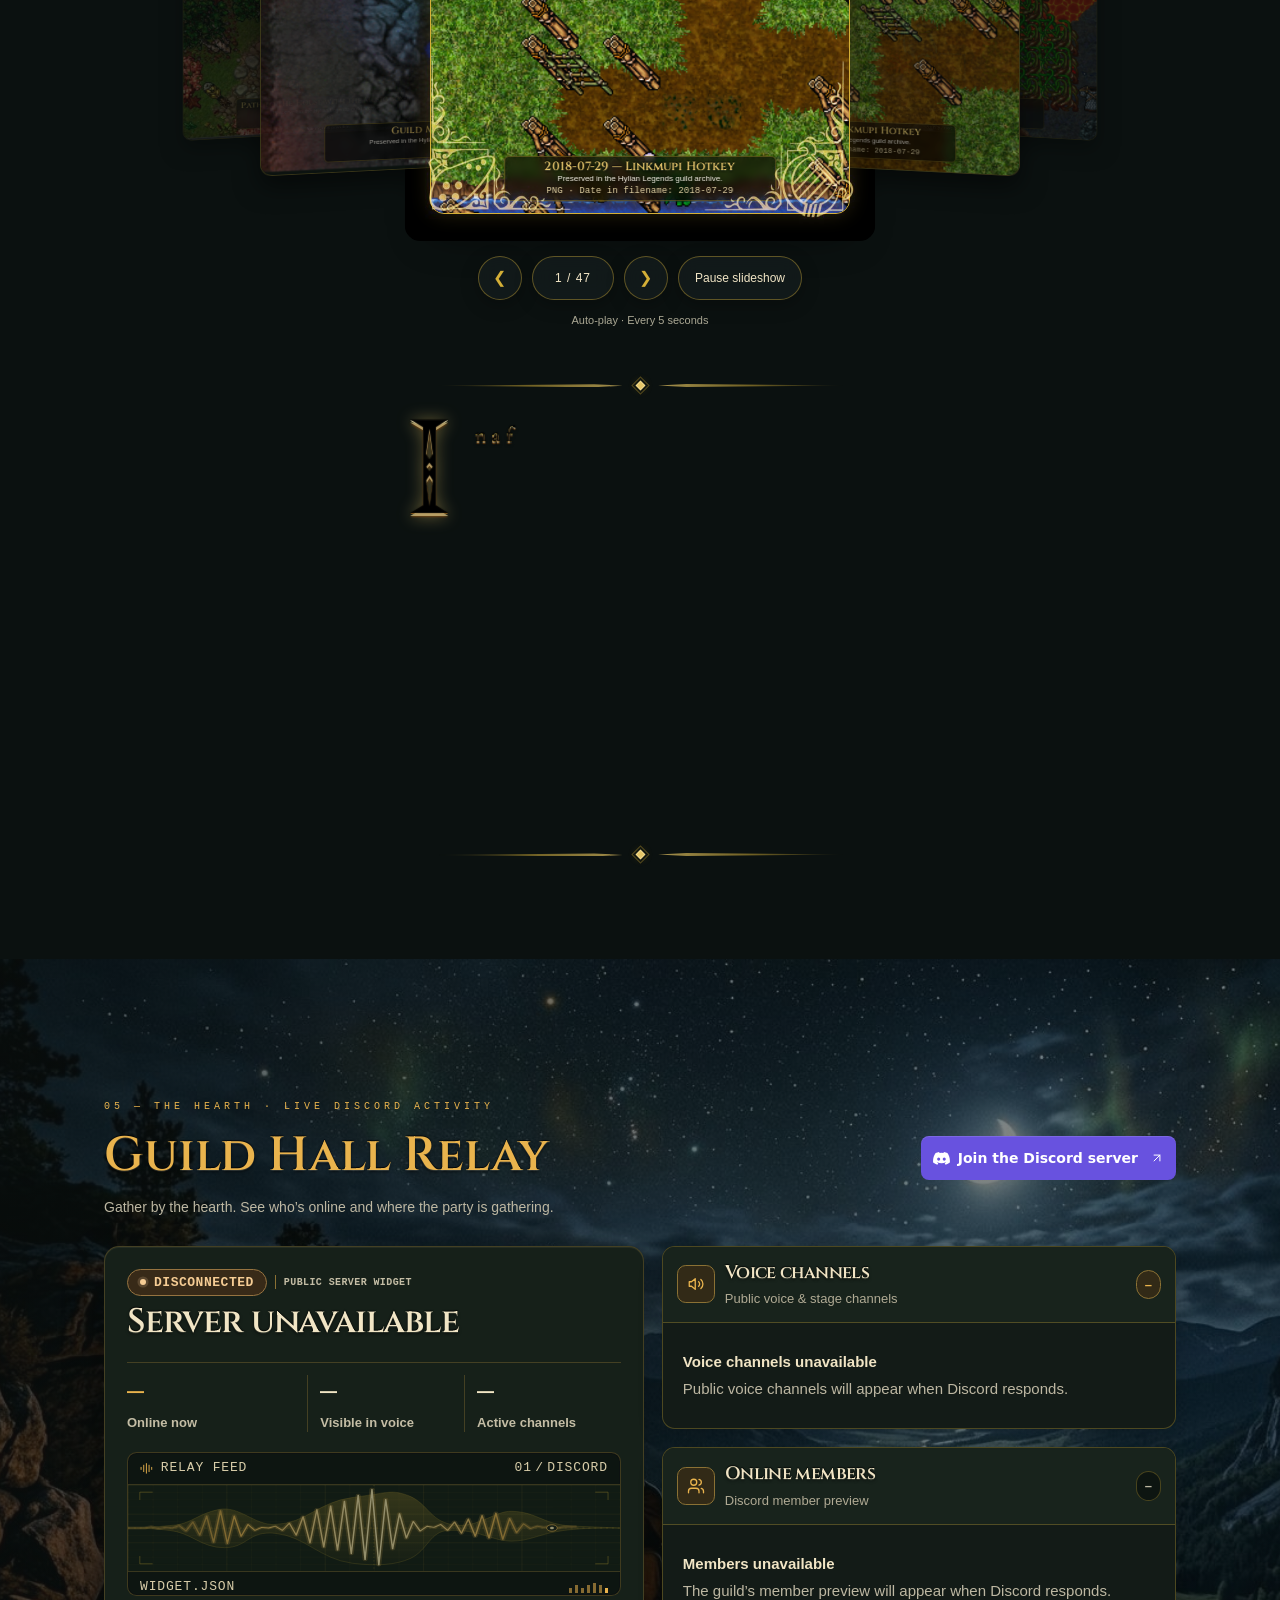
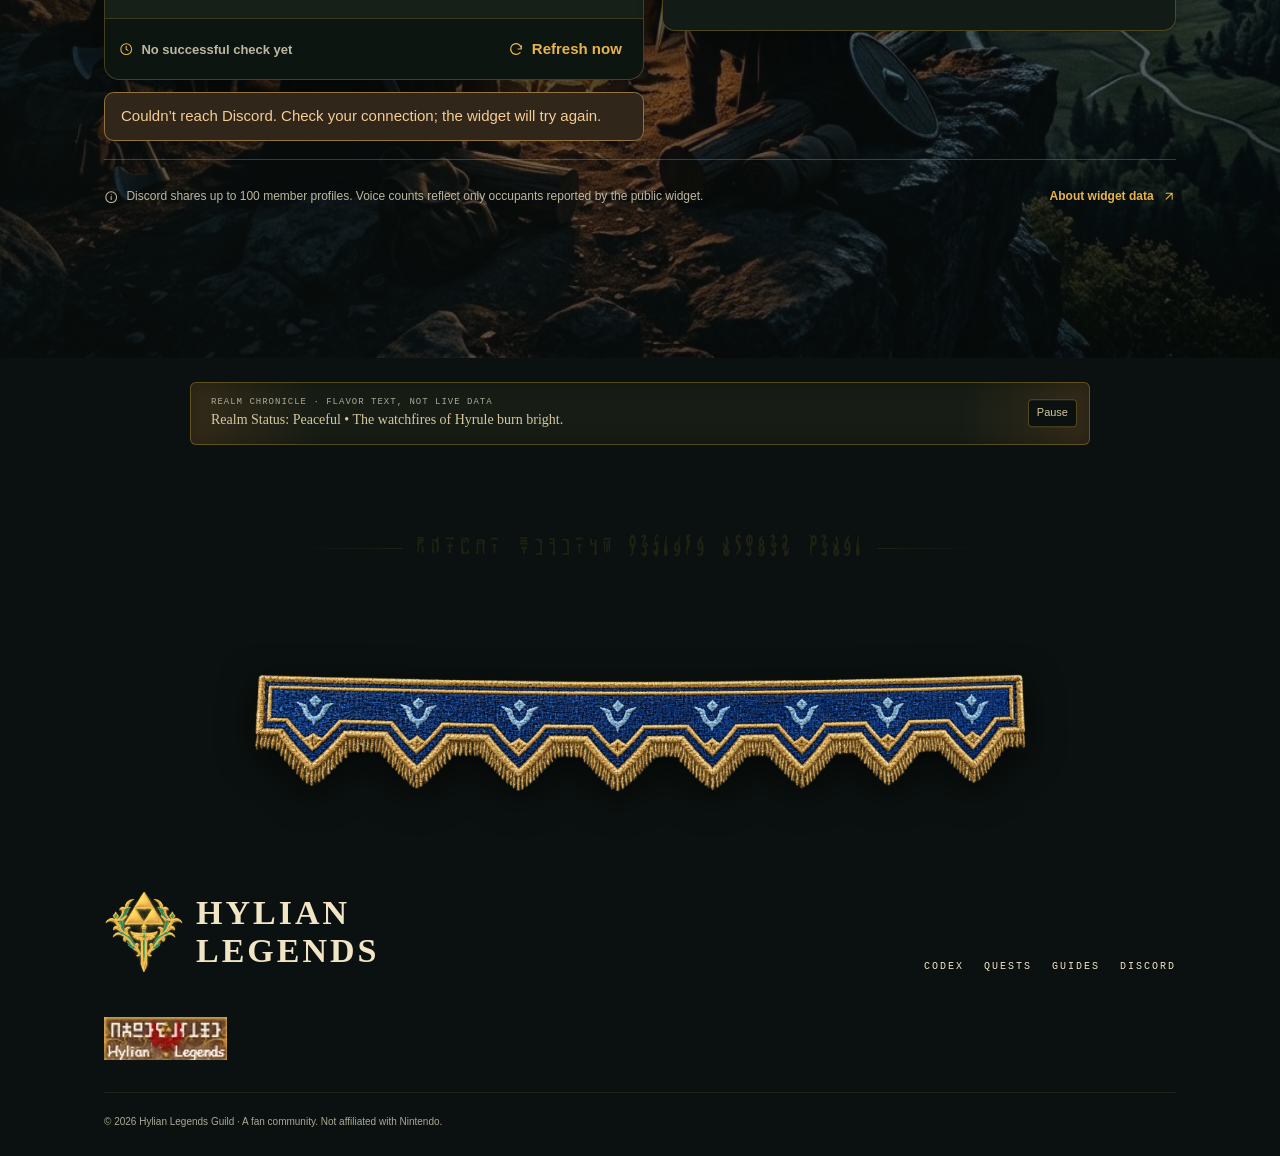
==== commit 71712600: "Move Spiritual Stone showcase to Lore beneath matching goddess virtues" ====
--- a/index.html
+++ b/index.html
@@ -59,17 +59,6 @@
 <script src="assets/atmosphere.js" defer></script>
 <link rel="stylesheet" href="assets/guild-hall-relay/relay.css?v=1">
 <script type="module" src="assets/guild-hall-relay/app.js?v=1"></script>
-<style id="hylian-spiritual-stones-styles">
-.guild-home #codex>.wrap{isolation:auto}
-#hylian-spiritual-stones{margin-top:40px;padding:16px 0 0;background:transparent;isolation:auto;overflow:visible}
-#hylian-spiritual-stones>h3{margin:0 0 16px;color:var(--gold,#e9b34d);font:26px/1.3 Georgia,serif;text-align:center}
-#hylian-spiritual-stones .stone-showcase-row{display:grid;grid-template-columns:repeat(3,minmax(0,1fr));gap:clamp(24px,4vw,64px);align-items:start;overflow:visible}
-#hylian-spiritual-stones figure{min-width:0;margin:0;padding:28px 8px 20px;text-align:center;overflow:visible}
-#hylian-spiritual-stones img{display:block;width:min(100%,224px);height:224px;margin:0 auto;object-fit:contain;background:transparent;mix-blend-mode:screen;filter:none;border:0;border-radius:0;box-shadow:none;-webkit-mask-image:linear-gradient(90deg,transparent 0%,#000 16%,#000 84%,transparent 100%),linear-gradient(0deg,transparent 0%,#000 16%,#000 84%,transparent 100%);-webkit-mask-composite:source-in;-webkit-mask-repeat:no-repeat;-webkit-mask-size:100% 100%;mask-image:linear-gradient(90deg,transparent 0%,#000 16%,#000 84%,transparent 100%),linear-gradient(0deg,transparent 0%,#000 16%,#000 84%,transparent 100%);mask-composite:intersect;mask-repeat:no-repeat;mask-size:100% 100%}
-#hylian-spiritual-stones figcaption{margin-top:20px;color:var(--cream,#f1e5c5);font:19px/1.4 Georgia,serif}
-#hylian-spiritual-stones figcaption span{display:block;margin-top:6px;color:var(--muted,#aca995);font:10px/1.5 Arial,sans-serif;letter-spacing:.15em;text-transform:uppercase}
-@media(max-width:640px){#hylian-spiritual-stones .stone-showcase-row{grid-template-columns:minmax(0,1fr);gap:24px}}
-</style>
 <style id="hylian-hero-tower-styles">
 .guild-home #home.hero{isolation:isolate}
 .guild-home #home.hero>.hero-castle-towers{position:absolute;inset:0;z-index:0;display:none;overflow:hidden;pointer-events:none;user-select:none}
@@ -163,15 +152,7 @@
     </svg>
   </div>
 </figure>
-<div class="section-head"><div><div class="micro">01 — The Codex</div><h2>SACRED <em>decrees</em></h2></div><p>Five laws keep the hearth warm. Learn them before your first quest — every rank is earned on top of them.</p></div><div class="two"><div class="panel" id="decrees"></div><div class="panel"><div class="oath"><div class="micro">The oath</div><blockquote>“We draw the blade together, or not at all.”</blockquote></div></div></div><div class="virtues"><div class="panel" style="--accent:#39af77"><span class="diamond">◆</span><h3>COURAGE</h3><p>Lead the raid. Try the risky skip. Welcome the newcomer first.</p></div><div class="panel" style="--accent:#75abff"><span class="diamond">◆</span><h3>WISDOM</h3><p>Write the guide. Explain the strat. Remember the lore.</p></div><div class="panel" style="--accent:#e9b34d"><span class="diamond">◆</span><h3>POWER</h3><p>Train hard. Compete fair. Lift the whole guild with you.</p></div></div>
-<div id="hylian-spiritual-stones" role="group" aria-labelledby="hylian-spiritual-stones-heading">
-<h3 id="hylian-spiritual-stones-heading">The Spiritual Stones</h3>
-<div class="stone-showcase-row">
-<figure style="--stone-shadow:rgba(57,175,119,.12)"><img src="assets/kokiri%27s-emerald-switch-2.gif" width="224" height="224" alt="Animated Kokiri's Emerald Spiritual Stone with its natural green glow" loading="lazy" decoding="async"><figcaption>Kokiri's Emerald<span>Courage</span></figcaption></figure>
-<figure style="--stone-shadow:rgba(117,171,255,.12)"><img src="assets/zora-sapphire-switch-2.gif" width="224" height="224" alt="Animated Zora's Sapphire Spiritual Stone with its natural blue glow" loading="lazy" decoding="async"><figcaption>Zora's Sapphire<span>Wisdom</span></figcaption></figure>
-<figure style="--stone-shadow:rgba(220,80,65,.12)"><img src="assets/goron-ruby-switch-2.gif" width="224" height="224" alt="Animated Goron's Ruby Spiritual Stone with its natural red glow" loading="lazy" decoding="async"><figcaption>Goron's Ruby<span>Power</span></figcaption></figure>
-</div></div>
-</div></section>
+<div class="section-head"><div><div class="micro">01 — The Codex</div><h2>SACRED <em>decrees</em></h2></div><p>Five laws keep the hearth warm. Learn them before your first quest — every rank is earned on top of them.</p></div><div class="two"><div class="panel" id="decrees"></div><div class="panel"><div class="oath"><div class="micro">The oath</div><blockquote>“We draw the blade together, or not at all.”</blockquote></div></div></div><div class="virtues"><div class="panel" style="--accent:#39af77"><span class="diamond">◆</span><h3>COURAGE</h3><p>Lead the raid. Try the risky skip. Welcome the newcomer first.</p></div><div class="panel" style="--accent:#75abff"><span class="diamond">◆</span><h3>WISDOM</h3><p>Write the guide. Explain the strat. Remember the lore.</p></div><div class="panel" style="--accent:#e9b34d"><span class="diamond">◆</span><h3>POWER</h3><p>Train hard. Compete fair. Lift the whole guild with you.</p></div></div></div></section>
 <section id="royal-chamber-gateway" aria-labelledby="royal-gateway-title"><div class="wrap"><article class="royal-gateway-card"><img class="royal-gateway-preview" src="assets/images/At-Your-Service,-To-always-Protect-You,-My-Princess.jpg" alt="Link and Princess Zelda" loading="lazy" decoding="async"><div><div class="micro">A sanctuary of honor</div><h2 id="royal-gateway-title">The Royal <em>Chamber</em></h2><p>Step beyond the guild hall into a tribute to loyalty, courage, and timeless devotion.</p><a class="royal-gateway-enter" href="royal-chamber.html">Enter the Royal Chamber <span aria-hidden="true">&#8594;</span></a></div></article></div></section>
 <section id="ranks"><div class="wrap"><div class="section-head"><div><div class="micro">02 — The Order</div><h2>SIX RANKS, <em>one ascent</em></h2></div><p>From Kokiri sapling to Hero of Time. Promotions are reviewed by the Council at the end of every moon.</p></div><div class="rank-layout"><figure class="ocarina"><img src="assets/ocarina.jpg" alt="Blue ocarina resting on moss"><figcaption>Every hero begins with a song.</figcaption></figure><div id="rank-list"></div></div></div></section>
 <section id="quests"><div class="wrap royal-banner-layout"><img class="royal-vertical-banner" src="assets/vertical-banner.png" alt="" aria-hidden="true" loading="lazy" decoding="async"><div class="royal-banner-content"><div class="section-head"><div><div class="micro">03 — Quest Board</div><h2>GATHER <em>the party</em></h2></div><p>Raids, races, lore nights and jam sessions. Pick a day, answer the call — the Council sees who shows up.</p></div><div class="filters" id="quest-filters"></div><div class="two"><div class="panel" style="align-self:start"><div class="calendar-head"><h3 id="month-label"></h3><div><button id="prev" aria-label="Previous month">‹</button><button id="next" aria-label="Next month">›</button></div></div><div class="calendar-grid weekdays"><span>Mon</span><span>Tue</span><span>Wed</span><span>Thu</span><span>Fri</span><span>Sat</span><span>Sun</span></div><div class="calendar-grid days" id="days"></div></div><div class="panel"><div class="micro green">Upcoming quests</div><div id="events"></div></div></div></div><img class="royal-vertical-banner" src="assets/vertical-banner.png" alt="" aria-hidden="true" loading="lazy" decoding="async"></div></section>
